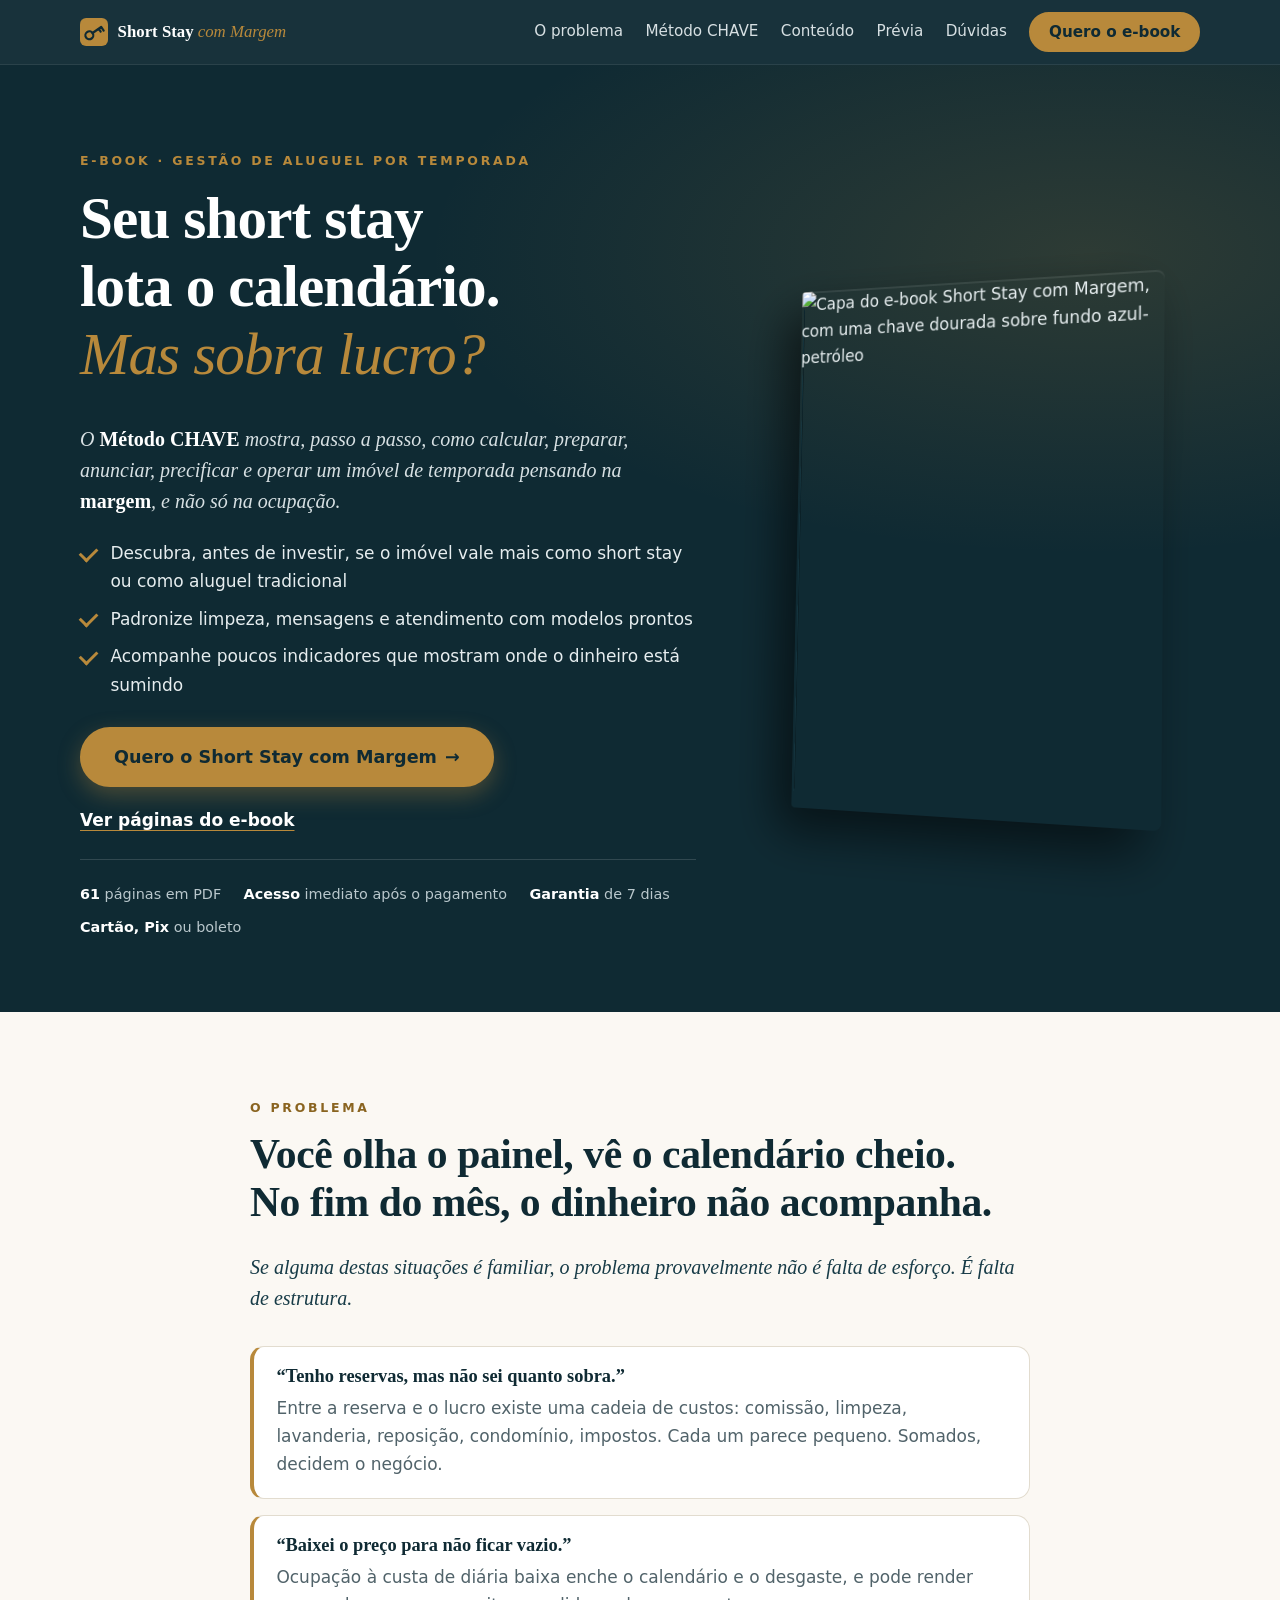
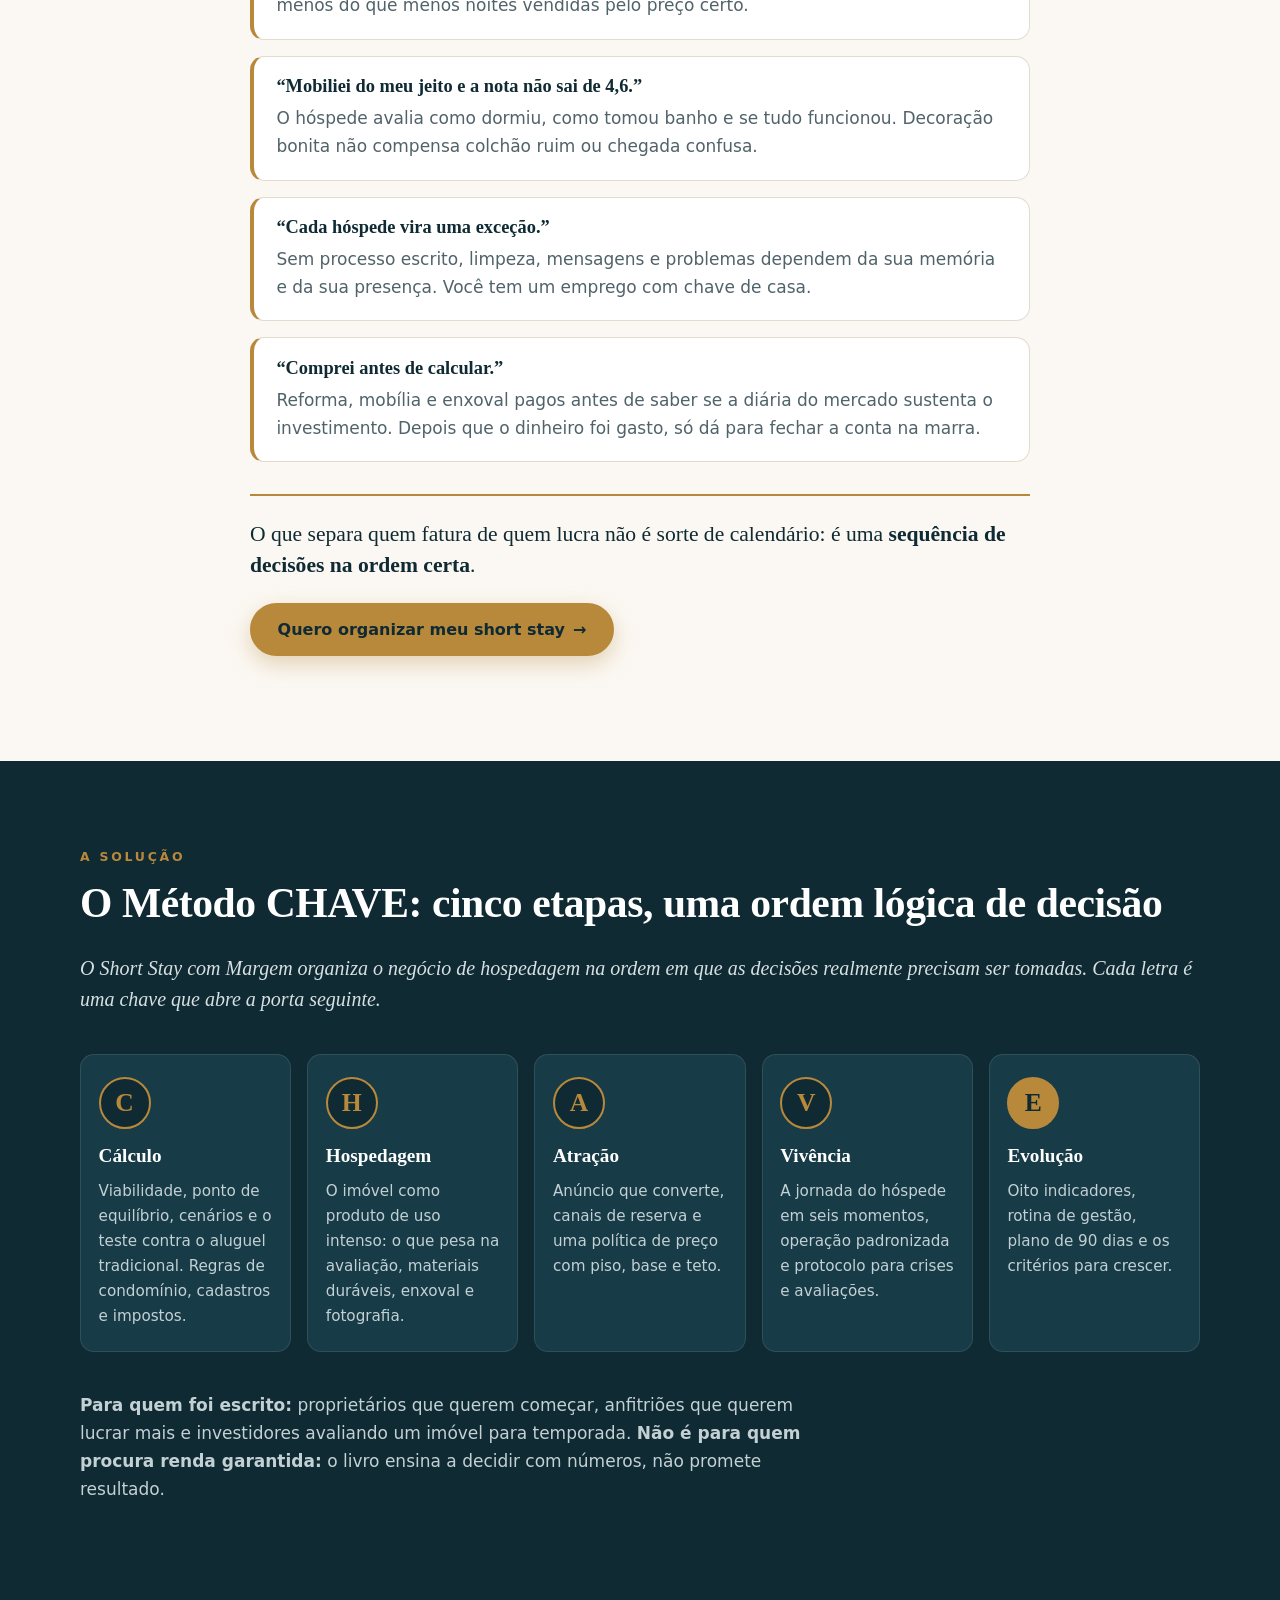
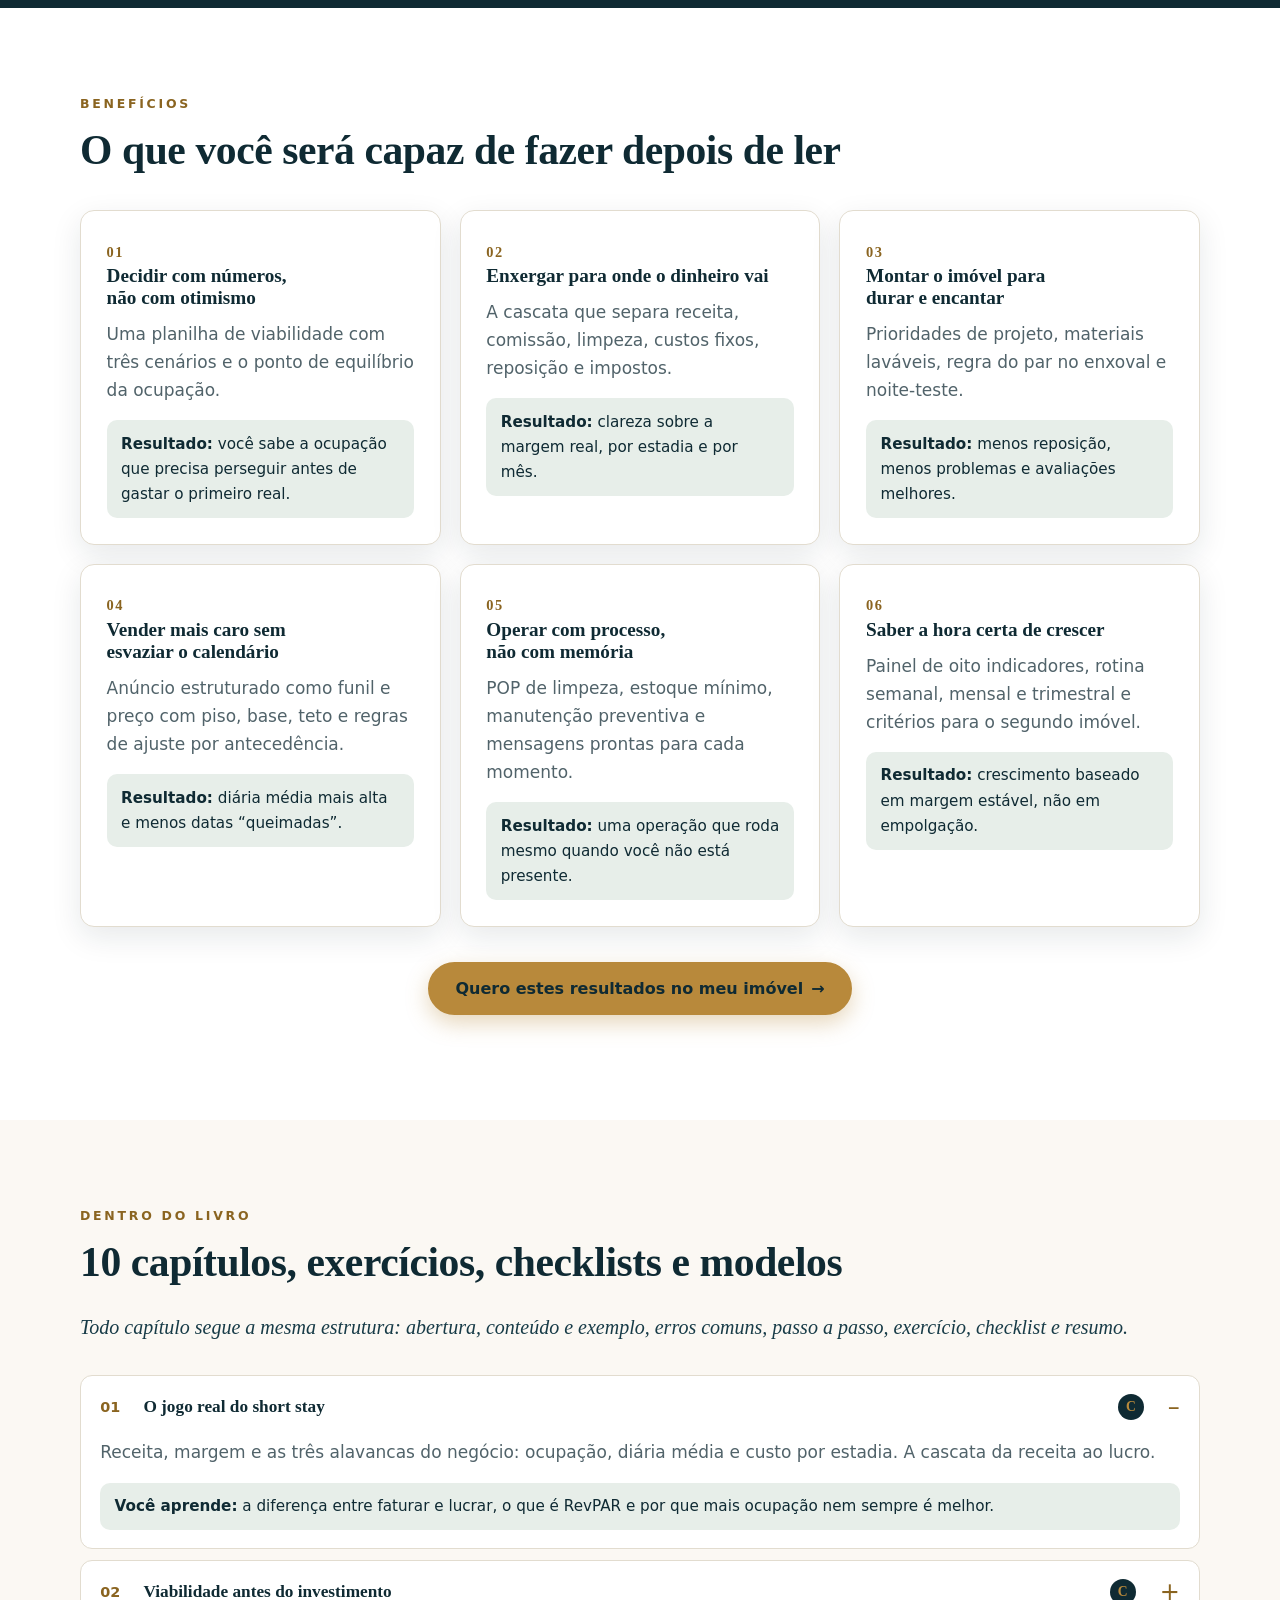
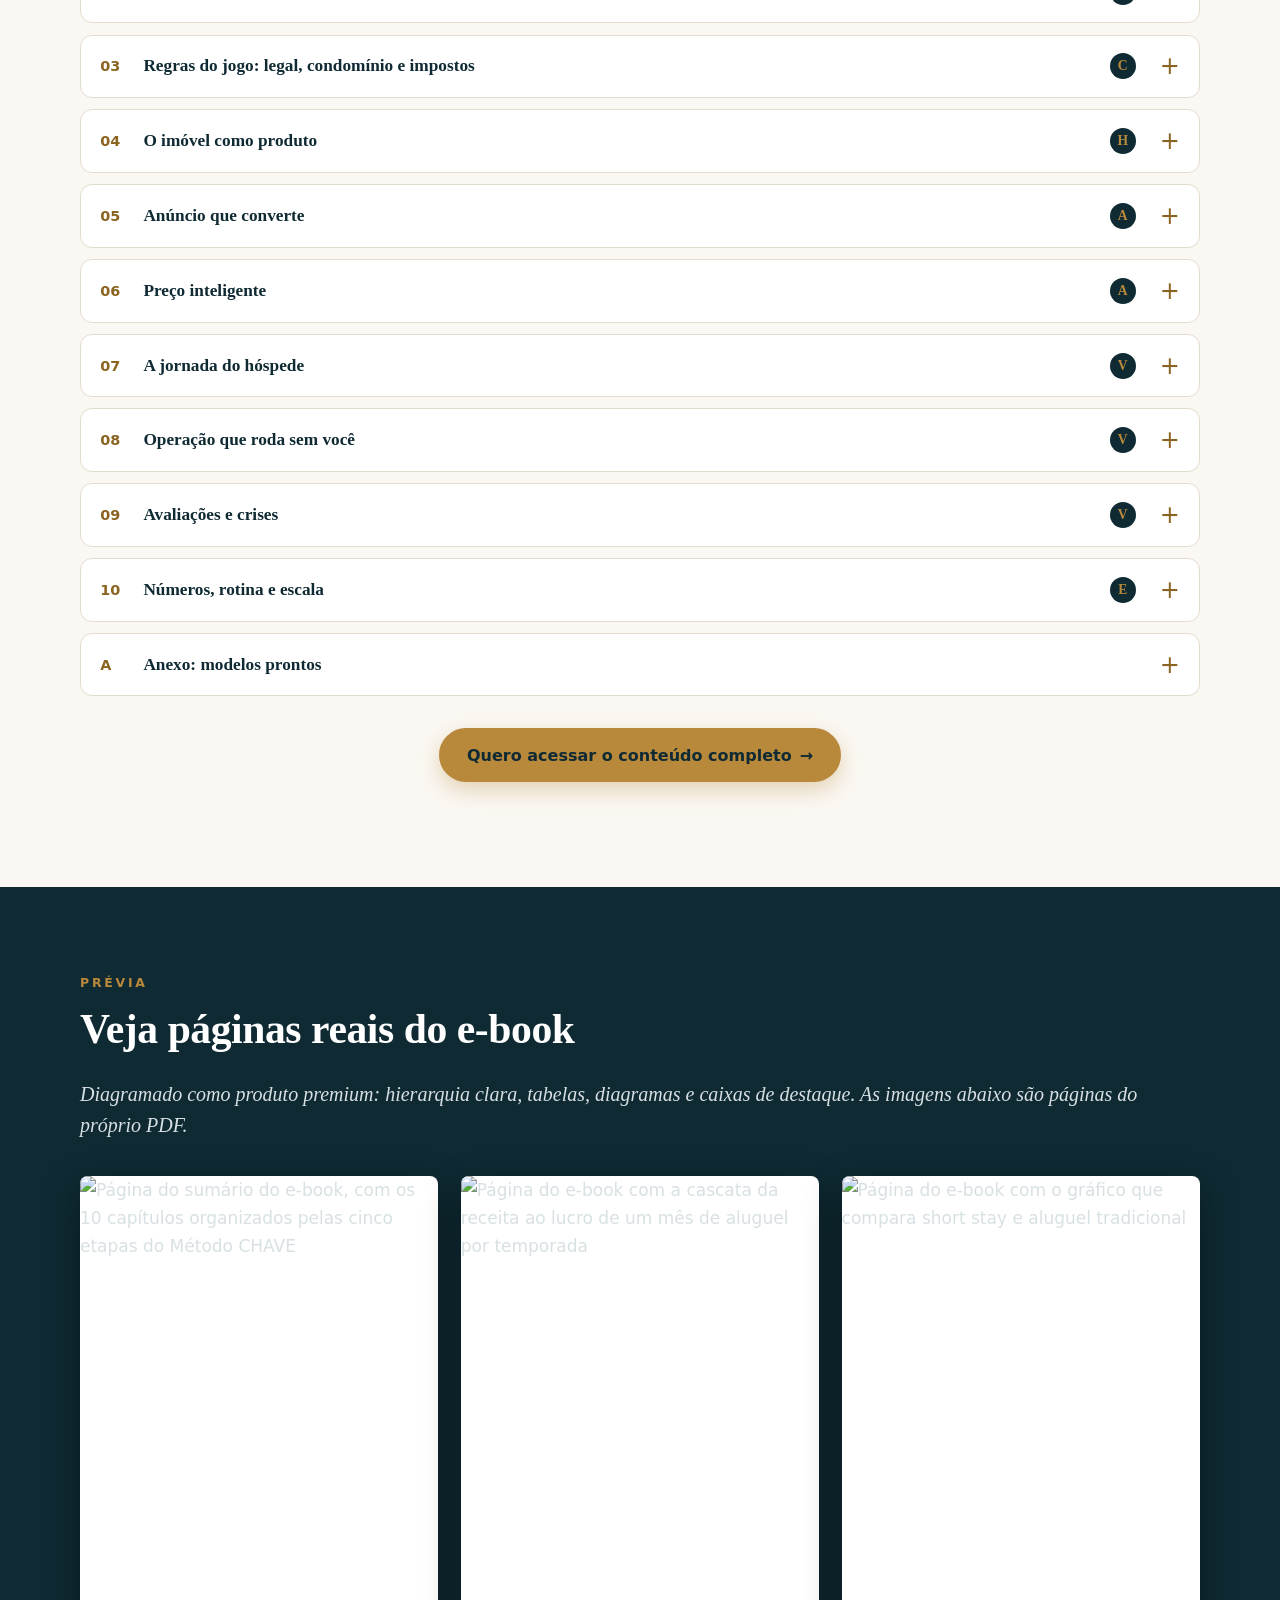
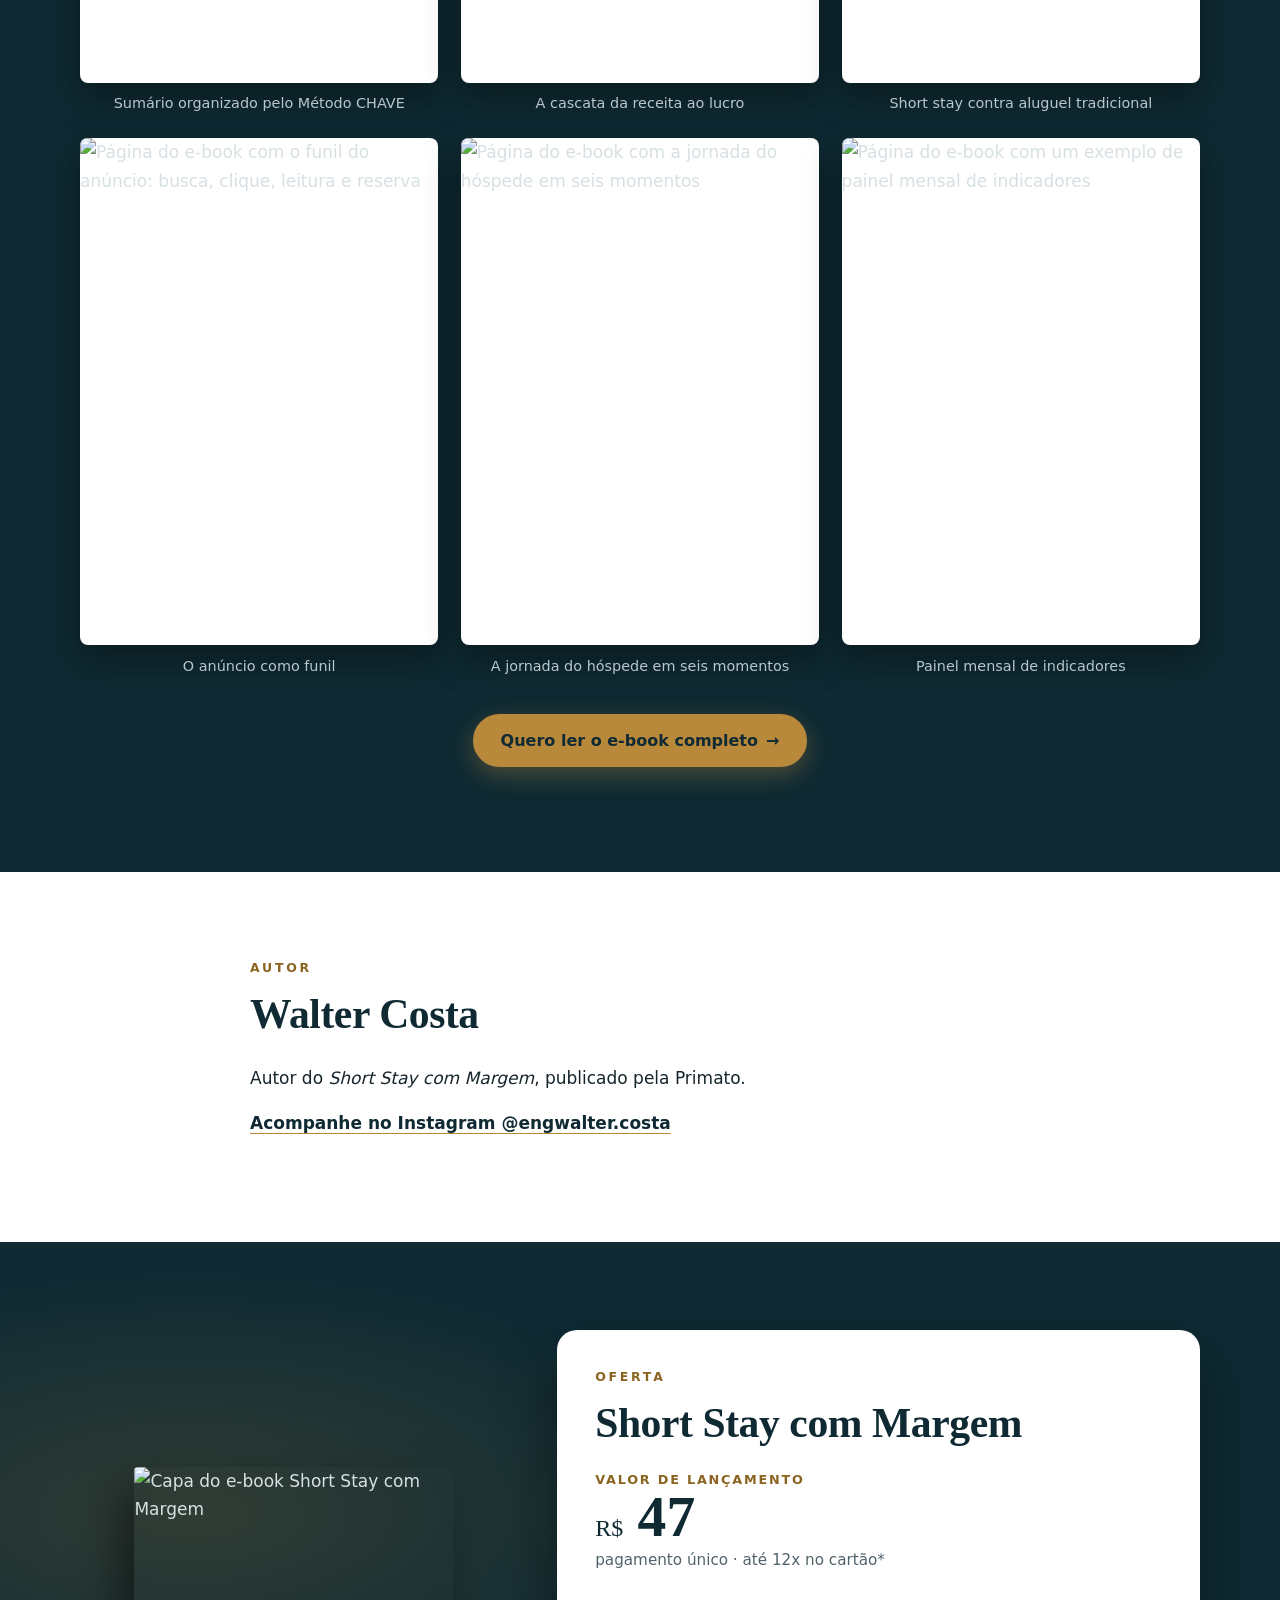
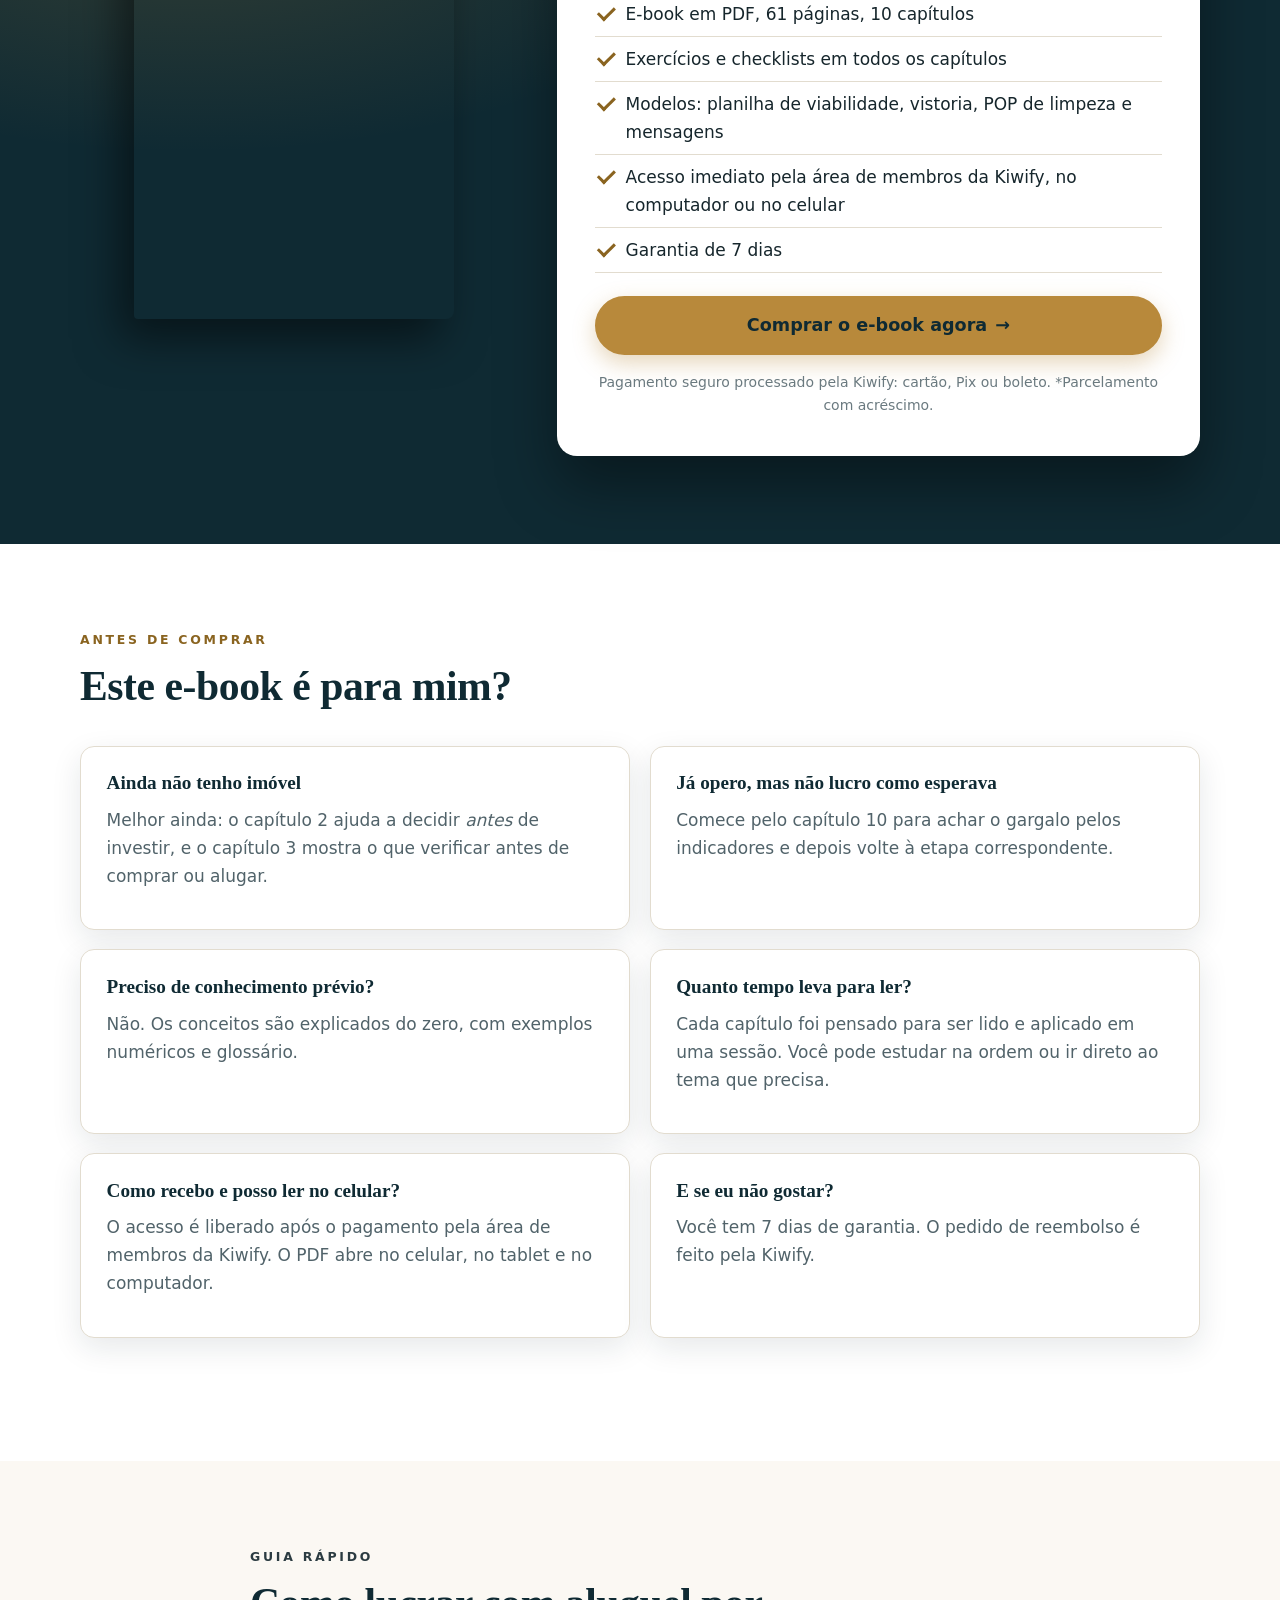
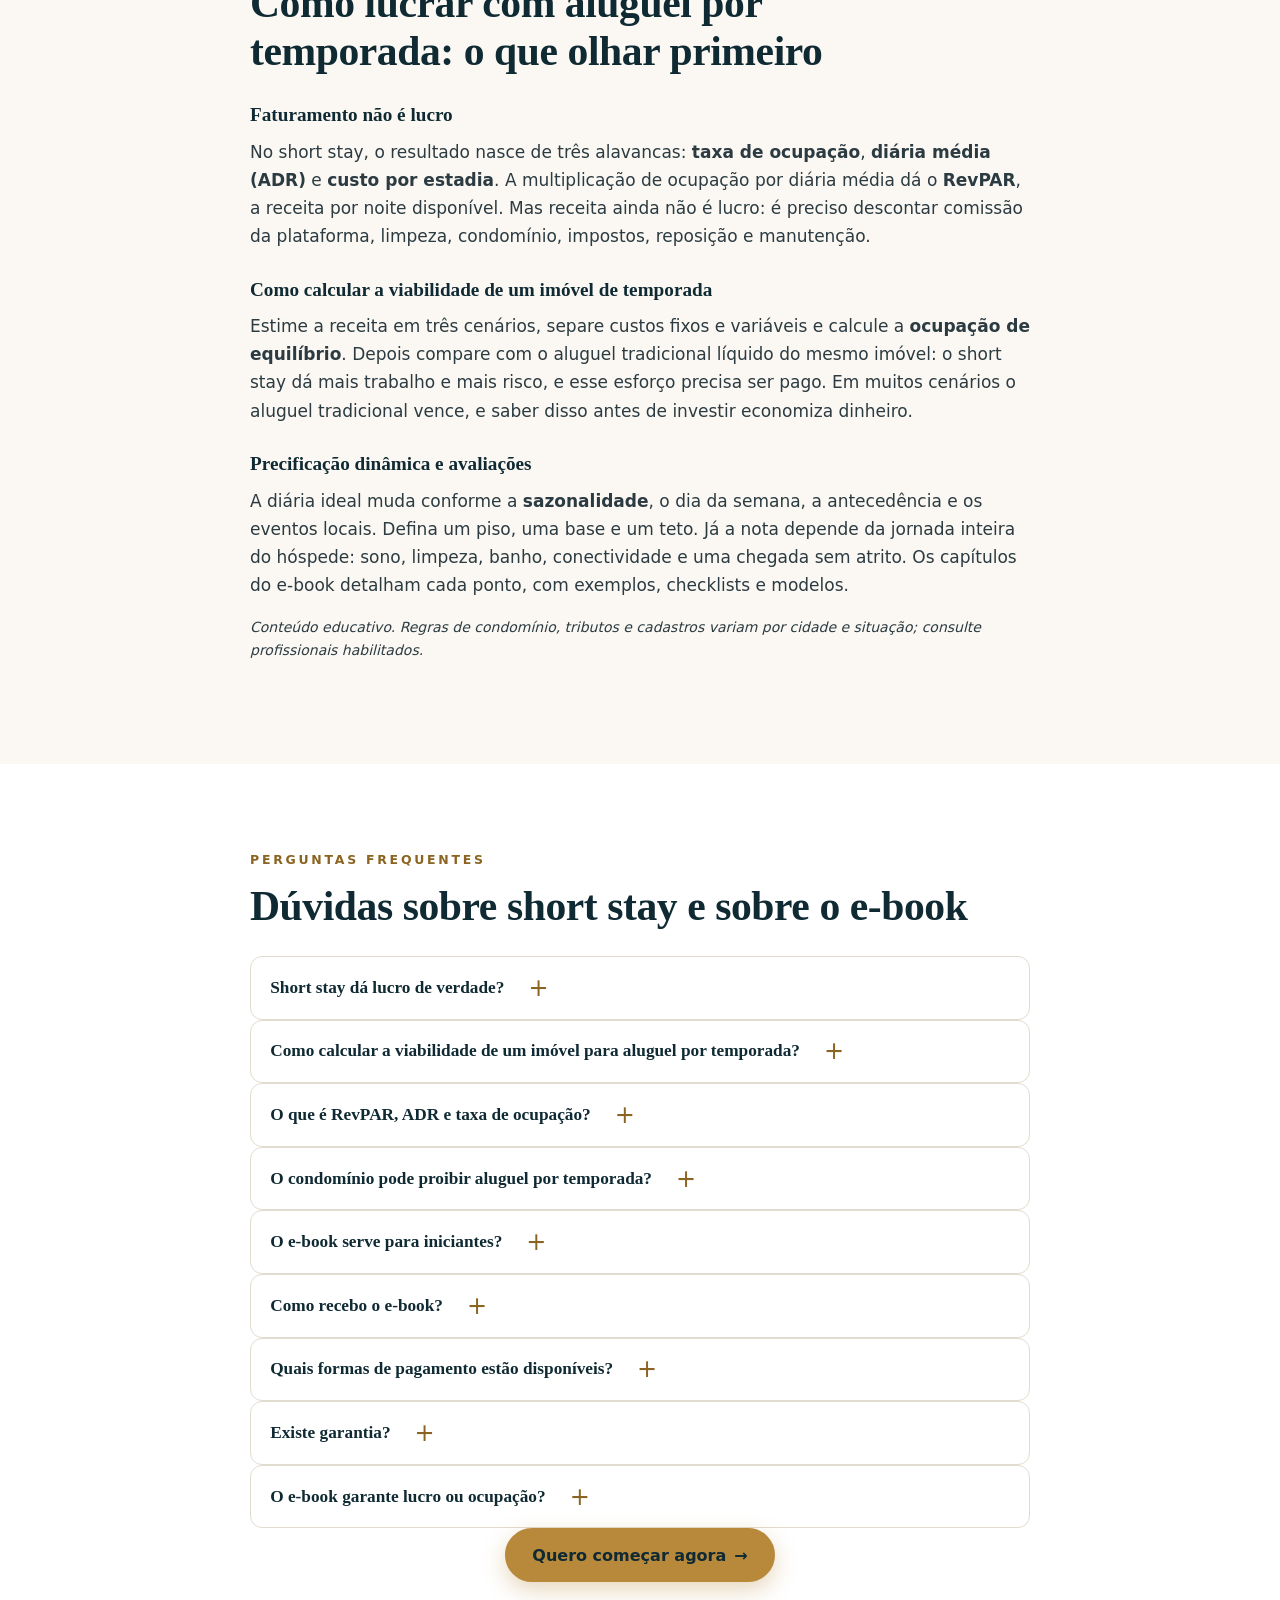
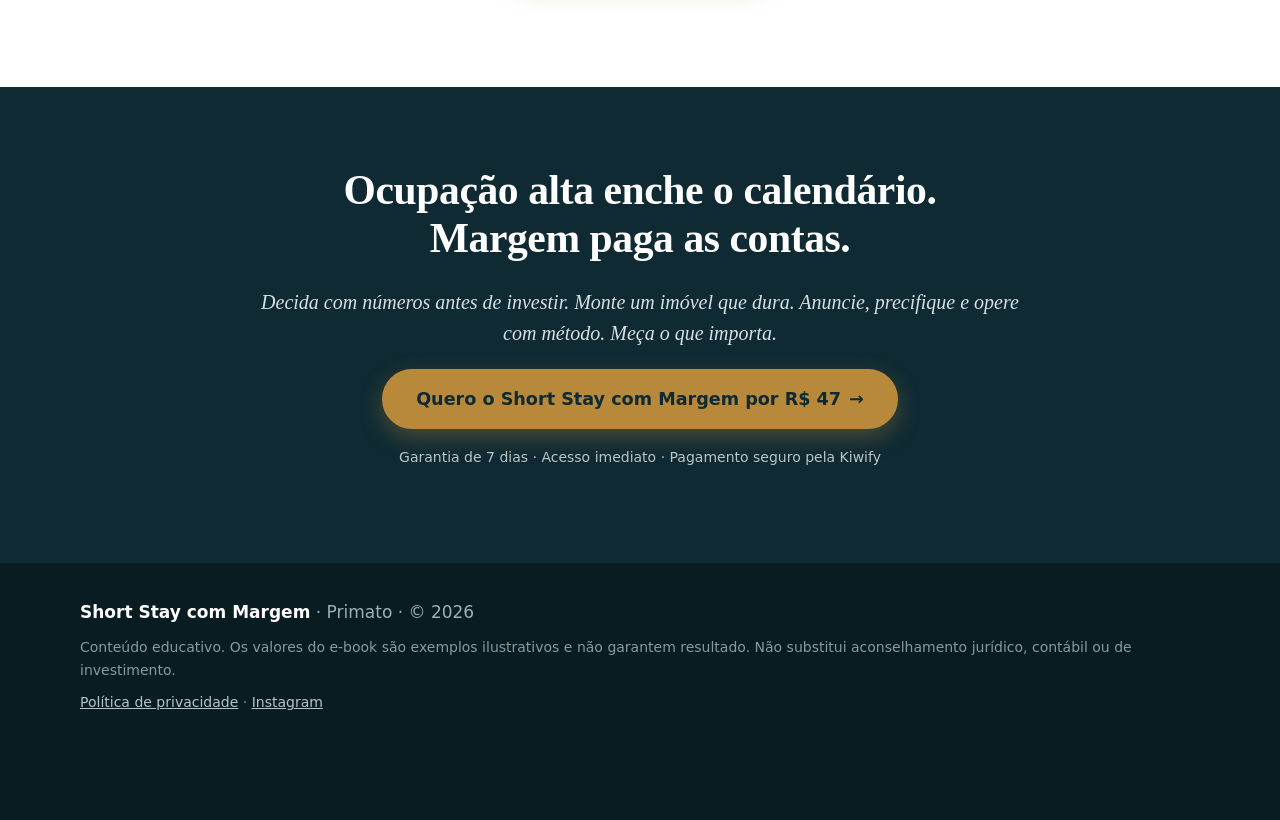
==== index.html @ 16bef83d "Add files via upload" ====
<!doctype html>
<html lang="pt-BR">
<head>
<meta charset="utf-8">
<meta name="viewport" content="width=device-width, initial-scale=1">
<title>Short Stay com Margem: e-book para lucrar com aluguel por temporada</title>
<meta name="description" content="E-book de 61 páginas com o Método CHAVE: calcule a viabilidade, prepare o imóvel, anuncie, defina preço e opere seu short stay pensando na margem, não só na ocupação.">
<meta name="robots" content="index, follow, max-image-preview:large">
<meta name="author" content="Walter Costa">
<meta name="theme-color" content="#0f2a33">
<link rel="canonical" href="https://waltercosta3528.github.io/short-stay-com-margem/">

<link rel="icon" href="favicon/favicon.svg" type="image/svg+xml">
<link rel="icon" href="favicon/favicon-32.png" sizes="32x32" type="image/png">
<link rel="apple-touch-icon" href="favicon/apple-touch-icon.png">

<meta property="og:type" content="book">
<meta property="og:locale" content="pt_BR">
<meta property="og:site_name" content="Short Stay com Margem">
<meta property="og:title" content="Short Stay com Margem: o Método CHAVE para lucrar com hospedagem">
<meta property="og:description" content="Calcule, prepare, anuncie, precifique e opere seu imóvel de temporada pensando na margem. E-book em PDF, 61 páginas.">
<meta property="og:url" content="https://waltercosta3528.github.io/short-stay-com-margem/">
<meta property="og:image" content="https://waltercosta3528.github.io/short-stay-com-margem/assets/images/og-image.jpg">
<meta property="og:image:width" content="1200">
<meta property="og:image:height" content="630">
<meta property="og:image:alt" content="Capa do e-book Short Stay com Margem">
<meta name="twitter:card" content="summary_large_image">
<meta name="twitter:title" content="Short Stay com Margem: o Método CHAVE para lucrar com hospedagem">
<meta name="twitter:description" content="Calcule, prepare, anuncie, precifique e opere seu imóvel de temporada pensando na margem.">
<meta name="twitter:image" content="https://waltercosta3528.github.io/short-stay-com-margem/assets/images/og-image.jpg">

<link rel="preload" as="image" href="assets/images/capa-480.webp" type="image/webp" fetchpriority="high">
<link rel="stylesheet" href="style.css">

<!-- ============ TRACKING (preencha em script.js > TRACKING; nada é carregado sem IDs) ============ -->

<script type="application/ld+json">
{
  "@context": "https://schema.org",
  "@graph": [
    {
      "@type": "Book",
      "@id": "https://waltercosta3528.github.io/short-stay-com-margem/#livro",
      "name": "Short Stay com Margem",
      "alternativeHeadline": "O Método CHAVE para transformar um imóvel em um negócio de hospedagem lucrativo",
      "description": "E-book de 61 páginas sobre gestão de aluguel por temporada (short stay): viabilidade, produto, anúncio, preço, operação, avaliações e indicadores.",
      "inLanguage": "pt-BR",
      "bookFormat": "https://schema.org/EBook",
      "numberOfPages": 61,
      "image": "https://waltercosta3528.github.io/short-stay-com-margem/assets/images/capa-840.webp",
      "url": "https://waltercosta3528.github.io/short-stay-com-margem/",
      "author": { "@id": "https://waltercosta3528.github.io/short-stay-com-margem/#autor" },
      "publisher": { "@id": "https://waltercosta3528.github.io/short-stay-com-margem/#primato" },
      "offers": {
        "@type": "Offer",
        "price": "47.00",
        "priceCurrency": "BRL",
        "availability": "https://schema.org/InStock",
        "url": "https://pay.kiwify.com.br/UiFhUNS"
      }
    },
    {
      "@type": "Person",
      "@id": "https://waltercosta3528.github.io/short-stay-com-margem/#autor",
      "name": "Walter Costa",
      "sameAs": ["https://www.instagram.com/engwalter.costa/"]
    },
    {
      "@type": "Organization",
      "@id": "https://waltercosta3528.github.io/short-stay-com-margem/#primato",
      "name": "Primato",
      "url": "https://waltercosta3528.github.io/short-stay-com-margem/"
    },
    {
      "@type": "FAQPage",
      "mainEntity": [
        {"@type": "Question", "name": "Short stay dá lucro de verdade?", "acceptedAnswer": {"@type": "Answer", "text": "Pode dar, mas não é automático. O resultado depende da ocupação, da diária média e do custo por estadia. Por isso o e-book ensina a calcular a viabilidade antes do investimento e a comparar o resultado com o aluguel tradicional do mesmo imóvel."}},
        {"@type": "Question", "name": "Como calcular a viabilidade de um imóvel para aluguel por temporada?", "acceptedAnswer": {"@type": "Answer", "text": "Some o investimento inicial, estime a receita em três cenários (pessimista, realista e otimista), separe custos fixos e variáveis, calcule a ocupação de equilíbrio e compare o resultado com o aluguel tradicional líquido. O capítulo 2 do e-book detalha cada passo com exemplos numéricos."}},
        {"@type": "Question", "name": "O que é RevPAR, ADR e taxa de ocupação?", "acceptedAnswer": {"@type": "Answer", "text": "A taxa de ocupação é o percentual de noites vendidas. O ADR é a diária média efetivamente recebida. O RevPAR é a receita por noite disponível, resultado da ocupação multiplicada pela diária média."}},
        {"@type": "Question", "name": "O condomínio pode proibir aluguel por temporada?", "acceptedAnswer": {"@type": "Answer", "text": "Depende da convenção e das decisões do condomínio, e a jurisprudência muda ao longo do tempo. Por isso o e-book orienta a ler a convenção e o regimento antes de comprar ou mobiliar o imóvel e a consultar um advogado. O material é educativo e não substitui consultoria jurídica."}},
        {"@type": "Question", "name": "O e-book serve para iniciantes?", "acceptedAnswer": {"@type": "Answer", "text": "Sim. O livro começa pelos conceitos básicos e segue uma ordem lógica: calcular, preparar o imóvel, anunciar, atender e medir. Quem já opera também encontra checklists e modelos para padronizar a gestão."}},
        {"@type": "Question", "name": "Como recebo o e-book?", "acceptedAnswer": {"@type": "Answer", "text": "Após a confirmação do pagamento, você recebe o acesso por e-mail e pode baixar o PDF pela área de membros da Kiwify, que funciona no computador e no celular."}},
        {"@type": "Question", "name": "Quais formas de pagamento estão disponíveis?", "acceptedAnswer": {"@type": "Answer", "text": "O pagamento é processado pela Kiwify, com cartão de crédito (parcelamento em até 12x, com acréscimo), Pix e boleto."}},
        {"@type": "Question", "name": "Existe garantia?", "acceptedAnswer": {"@type": "Answer", "text": "Sim. A compra tem garantia de 7 dias, conforme o prazo legal de arrependimento. Se o e-book não for o que você esperava, solicite o reembolso pela Kiwify dentro desse prazo."}},
        {"@type": "Question", "name": "O e-book garante lucro ou ocupação?", "acceptedAnswer": {"@type": "Answer", "text": "Não. Os números do livro são exemplos ilustrativos para ensinar o raciocínio. O resultado de cada imóvel depende da cidade, do mercado, do condomínio, do produto oferecido e da gestão."}}
      ]
    }
  ]
}
</script>
</head>
<body>
<a class="skip" href="#conteudo">Pular para o conteúdo</a>

<header class="top" id="topo">
  <div class="wrap top__in">
    <a class="logo" href="#topo" aria-label="Short Stay com Margem, início">
      <svg width="28" height="28" viewBox="0 0 64 64" aria-hidden="true"><rect width="64" height="64" rx="14" fill="#b8893b"/><g fill="none" stroke="#0f2a33" stroke-width="5" stroke-linecap="round" stroke-linejoin="round" transform="rotate(-35 32 32)"><circle cx="19" cy="32" r="9"/><path d="M28 32H52M45 32v8M52 32v10"/></g></svg>
      <span>Short Stay <em>com Margem</em></span>
    </a>
    <button class="menu-btn" aria-expanded="false" aria-controls="nav" aria-label="Abrir menu"><span></span><span></span><span></span></button>
    <nav id="nav" class="nav" aria-label="Principal">
      <a href="#problema">O problema</a>
      <a href="#metodo">Método CHAVE</a>
      <a href="#conteudo-livro">Conteúdo</a>
      <a href="#previa">Prévia</a>
      <a href="#faq">Dúvidas</a>
      <a class="btn btn--sm" href="https://pay.kiwify.com.br/UiFhUNS" data-buy="nav">Quero o e-book</a>
    </nav>
  </div>
</header>

<main id="conteudo">

<!-- 01 · HERO -->
<section class="hero" aria-labelledby="h1">
  <div class="wrap hero__in">
    <div class="hero__txt">
      <p class="eyebrow">E-book · Gestão de aluguel por temporada</p>
      <h1 id="h1">Seu short stay lota o calendário. <span>Mas sobra lucro?</span></h1>
      <p class="lead">O <strong>Método CHAVE</strong> mostra, passo a passo, como calcular, preparar, anunciar, precificar e operar um imóvel de temporada pensando na <strong>margem</strong>, e não só na ocupação.</p>
      <ul class="ticks">
        <li>Descubra, antes de investir, se o imóvel vale mais como short stay ou como aluguel tradicional</li>
        <li>Padronize limpeza, mensagens e atendimento com modelos prontos</li>
        <li>Acompanhe poucos indicadores que mostram onde o dinheiro está sumindo</li>
      </ul>
      <div class="cta-row">
        <a class="btn btn--lg" href="https://pay.kiwify.com.br/UiFhUNS" data-buy="hero">Quero o Short Stay com Margem <span aria-hidden="true">→</span></a>
        <a class="link-arrow" href="#previa">Ver páginas do e-book</a>
      </div>
      <ul class="trust" aria-label="Informações da compra">
        <li><b>61</b> páginas em PDF</li>
        <li><b>Acesso</b> imediato após o pagamento</li>
        <li><b>Garantia</b> de 7 dias</li>
        <li><b>Cartão, Pix</b> ou boleto</li>
      </ul>
    </div>
    <div class="hero__img">
      <div class="book" aria-hidden="false">
        <img src="assets/images/capa-480.webp" srcset="assets/images/capa-480.webp 480w, assets/images/capa-840.webp 840w" sizes="(max-width: 700px) 62vw, 380px" width="480" height="679" alt="Capa do e-book Short Stay com Margem, com uma chave dourada sobre fundo azul-petróleo" fetchpriority="high" decoding="async">
      </div>
    </div>
  </div>
</section>

<!-- 02 · PROBLEMA -->
<section class="sec sec--paper" id="problema" aria-labelledby="h-problema">
  <div class="wrap narrow">
    <p class="eyebrow eyebrow--dark">O problema</p>
    <h2 id="h-problema">Você olha o painel, vê o calendário cheio. No fim do mês, o dinheiro não acompanha.</h2>
    <p class="lead lead--dark">Se alguma destas situações é familiar, o problema provavelmente não é falta de esforço. É falta de estrutura.</p>
    <ul class="pain">
      <li><h3>“Tenho reservas, mas não sei quanto sobra.”</h3><p>Entre a reserva e o lucro existe uma cadeia de custos: comissão, limpeza, lavanderia, reposição, condomínio, impostos. Cada um parece pequeno. Somados, decidem o negócio.</p></li>
      <li><h3>“Baixei o preço para não ficar vazio.”</h3><p>Ocupação à custa de diária baixa enche o calendário e o desgaste, e pode render menos do que menos noites vendidas pelo preço certo.</p></li>
      <li><h3>“Mobiliei do meu jeito e a nota não sai de 4,6.”</h3><p>O hóspede avalia como dormiu, como tomou banho e se tudo funcionou. Decoração bonita não compensa colchão ruim ou chegada confusa.</p></li>
      <li><h3>“Cada hóspede vira uma exceção.”</h3><p>Sem processo escrito, limpeza, mensagens e problemas dependem da sua memória e da sua presença. Você tem um emprego com chave de casa.</p></li>
      <li><h3>“Comprei antes de calcular.”</h3><p>Reforma, mobília e enxoval pagos antes de saber se a diária do mercado sustenta o investimento. Depois que o dinheiro foi gasto, só dá para fechar a conta na marra.</p></li>
    </ul>
    <p class="punch">O que separa quem fatura de quem lucra não é sorte de calendário: é uma <strong>sequência de decisões na ordem certa</strong>.</p>
    <p><a class="btn" href="https://pay.kiwify.com.br/UiFhUNS" data-buy="problema">Quero organizar meu short stay <span aria-hidden="true">→</span></a></p>
  </div>
</section>

<!-- 03 · SOLUÇÃO / MÉTODO -->
<section class="sec sec--dark" id="metodo" aria-labelledby="h-metodo">
  <div class="wrap">
    <p class="eyebrow">A solução</p>
    <h2 id="h-metodo">O Método CHAVE: cinco etapas, uma ordem lógica de decisão</h2>
    <p class="lead">O <em>Short Stay com Margem</em> organiza o negócio de hospedagem na ordem em que as decisões realmente precisam ser tomadas. Cada letra é uma chave que abre a porta seguinte.</p>
    <ol class="chave">
      <li><span class="chave__l">C</span><h3>Cálculo</h3><p>Viabilidade, ponto de equilíbrio, cenários e o teste contra o aluguel tradicional. Regras de condomínio, cadastros e impostos.</p></li>
      <li><span class="chave__l">H</span><h3>Hospedagem</h3><p>O imóvel como produto de uso intenso: o que pesa na avaliação, materiais duráveis, enxoval e fotografia.</p></li>
      <li><span class="chave__l">A</span><h3>Atração</h3><p>Anúncio que converte, canais de reserva e uma política de preço com piso, base e teto.</p></li>
      <li><span class="chave__l">V</span><h3>Vivência</h3><p>A jornada do hóspede em seis momentos, operação padronizada e protocolo para crises e avaliações.</p></li>
      <li><span class="chave__l chave__l--on">E</span><h3>Evolução</h3><p>Oito indicadores, rotina de gestão, plano de 90 dias e os critérios para crescer.</p></li>
    </ol>
    <p class="who"><strong>Para quem foi escrito:</strong> proprietários que querem começar, anfitriões que querem lucrar mais e investidores avaliando um imóvel para temporada. <strong>Não é para quem procura renda garantida:</strong> o livro ensina a decidir com números, não promete resultado.</p>
  </div>
</section>

<!-- 04 · BENEFÍCIOS -->
<section class="sec" id="beneficios" aria-labelledby="h-benef">
  <div class="wrap">
    <p class="eyebrow eyebrow--dark">Benefícios</p>
    <h2 id="h-benef">O que você será capaz de fazer depois de ler</h2>
    <div class="cards">
      <article class="card"><span class="card__n">01</span><h3>Decidir com números, não com otimismo</h3><p>Uma planilha de viabilidade com três cenários e o ponto de equilíbrio da ocupação.</p><p class="card__r"><b>Resultado:</b> você sabe a ocupação que precisa perseguir antes de gastar o primeiro real.</p></article>
      <article class="card"><span class="card__n">02</span><h3>Enxergar para onde o dinheiro vai</h3><p>A cascata que separa receita, comissão, limpeza, custos fixos, reposição e impostos.</p><p class="card__r"><b>Resultado:</b> clareza sobre a margem real, por estadia e por mês.</p></article>
      <article class="card"><span class="card__n">03</span><h3>Montar o imóvel para durar e encantar</h3><p>Prioridades de projeto, materiais laváveis, regra do par no enxoval e noite-teste.</p><p class="card__r"><b>Resultado:</b> menos reposição, menos problemas e avaliações melhores.</p></article>
      <article class="card"><span class="card__n">04</span><h3>Vender mais caro sem esvaziar o calendário</h3><p>Anúncio estruturado como funil e preço com piso, base, teto e regras de ajuste por antecedência.</p><p class="card__r"><b>Resultado:</b> diária média mais alta e menos datas “queimadas”.</p></article>
      <article class="card"><span class="card__n">05</span><h3>Operar com processo, não com memória</h3><p>POP de limpeza, estoque mínimo, manutenção preventiva e mensagens prontas para cada momento.</p><p class="card__r"><b>Resultado:</b> uma operação que roda mesmo quando você não está presente.</p></article>
      <article class="card"><span class="card__n">06</span><h3>Saber a hora certa de crescer</h3><p>Painel de oito indicadores, rotina semanal, mensal e trimestral e critérios para o segundo imóvel.</p><p class="card__r"><b>Resultado:</b> crescimento baseado em margem estável, não em empolgação.</p></article>
    </div>
    <p class="center"><a class="btn" href="https://pay.kiwify.com.br/UiFhUNS" data-buy="beneficios">Quero estes resultados no meu imóvel <span aria-hidden="true">→</span></a></p>
  </div>
</section>

<!-- 05 · CONTEÚDO -->
<section class="sec sec--paper" id="conteudo-livro" aria-labelledby="h-cont">
  <div class="wrap">
    <p class="eyebrow eyebrow--dark">Dentro do livro</p>
    <h2 id="h-cont">10 capítulos, exercícios, checklists e modelos</h2>
    <p class="lead lead--dark">Todo capítulo segue a mesma estrutura: abertura, conteúdo e exemplo, erros comuns, passo a passo, exercício, checklist e resumo.</p>
    <div class="chapters">
      <details class="chap" open><summary><span>01</span> O jogo real do short stay <i>C</i></summary><p>Receita, margem e as três alavancas do negócio: ocupação, diária média e custo por estadia. A cascata da receita ao lucro.</p><p class="chap__l"><b>Você aprende:</b> a diferença entre faturar e lucrar, o que é RevPAR e por que mais ocupação nem sempre é melhor.</p></details>
      <details class="chap"><summary><span>02</span> Viabilidade antes do investimento <i>C</i></summary><p>Os quatro blocos do estudo, o ponto de equilíbrio, cenários e o teste do aluguel tradicional.</p><p class="chap__l"><b>Você aprende:</b> a calcular a ocupação de equilíbrio e a decidir com uma regra de “vai / não vai”.</p></details>
      <details class="chap"><summary><span>03</span> Regras do jogo: legal, condomínio e impostos <i>C</i></summary><p>Os cinco territórios a verificar antes do primeiro hóspede: condomínio, locação, cadastros, tributos e dados.</p><p class="chap__l"><b>Você aprende:</b> o mapa de perguntas para levar ao advogado, ao contador e à prefeitura.</p></details>
      <details class="chap"><summary><span>04</span> O imóvel como produto <i>H</i></summary><p>O que pesa na experiência, materiais para uso intenso, regra do par no enxoval e fotografia.</p><p class="chap__l"><b>Você aprende:</b> a priorizar o orçamento em sono, banho e limpeza e a fazer uma noite-teste.</p></details>
      <details class="chap"><summary><span>05</span> Anúncio que converte <i>A</i></summary><p>O anúncio como funil, estrutura da descrição em cinco blocos e portfólio de canais.</p><p class="chap__l"><b>Você aprende:</b> a escrever título e descrição e a combinar plataformas com reserva direta.</p></details>
      <details class="chap"><summary><span>06</span> Preço inteligente <i>A</i></summary><p>Sazonalidade, dia da semana, antecedência, eventos e concorrência. Piso, base e teto.</p><p class="chap__l"><b>Você aprende:</b> regras de ajuste por antecedência, estadia mínima e uso de ferramentas.</p></details>
      <details class="chap"><summary><span>07</span> A jornada do hóspede <i>V</i></summary><p>Os seis momentos da jornada, mensagens que funcionam e o guia da casa.</p><p class="chap__l"><b>Você aprende:</b> a eliminar atritos antes que virem avaliação.</p></details>
      <details class="chap"><summary><span>08</span> Operação que roda sem você <i>V</i></summary><p>Limpeza, enxoval, estoque, manutenção, atendimento e automação.</p><p class="chap__l"><b>Você aprende:</b> a viragem em sete passos e quando terceirizar.</p></details>
      <details class="chap"><summary><span>09</span> Avaliações e crises <i>V</i></summary><p>Como a nota funciona na prática e um protocolo para reclamações e imprevistos.</p><p class="chap__l"><b>Você aprende:</b> o protocolo A.C.E.R.T.A. e a responder avaliações pensando no próximo leitor.</p></details>
      <details class="chap"><summary><span>10</span> Números, rotina e escala <i>E</i></summary><p>Os oito indicadores essenciais, a rotina de gestão, o diagnóstico por sintoma e o plano de 90 dias.</p><p class="chap__l"><b>Você aprende:</b> quando crescer e como montar seu painel mensal.</p></details>
      <details class="chap"><summary><span>A</span> Anexo: modelos prontos</summary><p>Planilha de viabilidade para imprimir, vistoria pré-lançamento, POP de limpeza, mensagens completas e glossário.</p></details>
    </div>
    <p class="center"><a class="btn" href="https://pay.kiwify.com.br/UiFhUNS" data-buy="conteudo">Quero acessar o conteúdo completo <span aria-hidden="true">→</span></a></p>
  </div>
</section>

<!-- 06 · PRÉVIA -->
<section class="sec sec--dark" id="previa" aria-labelledby="h-previa">
  <div class="wrap">
    <p class="eyebrow">Prévia</p>
    <h2 id="h-previa">Veja páginas reais do e-book</h2>
    <p class="lead">Diagramado como produto premium: hierarquia clara, tabelas, diagramas e caixas de destaque. As imagens abaixo são páginas do próprio PDF.</p>
    <div class="gallery">
      <figure><img src="assets/images/previa-sumario.webp" width="760" height="1075" loading="lazy" decoding="async" alt="Página do sumário do e-book, com os 10 capítulos organizados pelas cinco etapas do Método CHAVE"><figcaption>Sumário organizado pelo Método CHAVE</figcaption></figure>
      <figure><img src="assets/images/previa-cascata.webp" width="760" height="1075" loading="lazy" decoding="async" alt="Página do e-book com a cascata da receita ao lucro de um mês de aluguel por temporada"><figcaption>A cascata da receita ao lucro</figcaption></figure>
      <figure><img src="assets/images/previa-equilibrio.webp" width="760" height="1075" loading="lazy" decoding="async" alt="Página do e-book com o gráfico que compara short stay e aluguel tradicional"><figcaption>Short stay contra aluguel tradicional</figcaption></figure>
      <figure><img src="assets/images/previa-funil.webp" width="760" height="1075" loading="lazy" decoding="async" alt="Página do e-book com o funil do anúncio: busca, clique, leitura e reserva"><figcaption>O anúncio como funil</figcaption></figure>
      <figure><img src="assets/images/previa-jornada.webp" width="760" height="1075" loading="lazy" decoding="async" alt="Página do e-book com a jornada do hóspede em seis momentos"><figcaption>A jornada do hóspede em seis momentos</figcaption></figure>
      <figure><img src="assets/images/previa-painel.webp" width="760" height="1075" loading="lazy" decoding="async" alt="Página do e-book com um exemplo de painel mensal de indicadores"><figcaption>Painel mensal de indicadores</figcaption></figure>
    </div>
    <p class="center"><a class="btn" href="https://pay.kiwify.com.br/UiFhUNS" data-buy="previa">Quero ler o e-book completo <span aria-hidden="true">→</span></a></p>
  </div>
</section>

<!-- 07 · AUTOR -->
<section class="sec" id="autor" aria-labelledby="h-autor">
  <div class="wrap narrow">
    <p class="eyebrow eyebrow--dark">Autor</p>
    <h2 id="h-autor">Walter Costa</h2>
    <p>Autor do <em>Short Stay com Margem</em>, publicado pela Primato.</p>
    <!-- PREENCHER: escreva aqui, em 2 a 4 frases, a sua experiência real com hospedagem/imóveis (formação, anos de atuação, imóveis geridos). Não inclua dados que você não possa comprovar. -->
    <p><a class="link-arrow link-arrow--dark" href="https://www.instagram.com/engwalter.costa/" rel="me noopener" target="_blank">Acompanhe no Instagram @engwalter.costa</a></p>
  </div>
</section>

<!-- 08 · PROVA SOCIAL (oculta até existirem depoimentos reais: remova o atributo "hidden") -->
<section class="sec sec--paper" id="depoimentos" aria-labelledby="h-prova" hidden>
  <div class="wrap">
    <p class="eyebrow eyebrow--dark">Leitores</p>
    <h2 id="h-prova">O que dizem os leitores</h2>
    <div class="cards">
      <!-- COPIE este bloco para cada depoimento REAL e autorizado: -->
      <figure class="card quote"><blockquote><p>[TEXTO DO DEPOIMENTO REAL]</p></blockquote><figcaption>[Nome, cidade ou perfil]</figcaption></figure>
    </div>
  </div>
</section>

<!-- 09 · OFERTA -->
<section class="sec sec--dark offer" id="oferta" aria-labelledby="h-oferta">
  <div class="wrap offer__in">
    <div class="offer__img"><img src="assets/images/capa-480.webp" width="480" height="679" loading="lazy" decoding="async" alt="Capa do e-book Short Stay com Margem"></div>
    <div class="offer__box">
      <p class="eyebrow">Oferta</p>
      <h2 id="h-oferta">Short Stay com Margem</h2>
      <p class="price"><span class="price__lbl">Valor de lançamento</span><span class="price__v"><small>R$</small> 47</span><span class="price__sub">pagamento único · até 12x no cartão*</span></p>
      <ul class="incl">
        <li>E-book em PDF, 61 páginas, 10 capítulos</li>
        <li>Exercícios e checklists em todos os capítulos</li>
        <li>Modelos: planilha de viabilidade, vistoria, POP de limpeza e mensagens</li>
        <li>Acesso imediato pela área de membros da Kiwify, no computador ou no celular</li>
        <li>Garantia de 7 dias</li>
      </ul>
      <a class="btn btn--lg btn--block" href="https://pay.kiwify.com.br/UiFhUNS" data-buy="oferta">Comprar o e-book agora <span aria-hidden="true">→</span></a>
      <p class="small">Pagamento seguro processado pela Kiwify: cartão, Pix ou boleto. *Parcelamento com acréscimo.</p>
    </div>
  </div>
</section>

<!-- 10 · QUEBRA DE OBJEÇÕES -->
<section class="sec" id="objecoes" aria-labelledby="h-obj">
  <div class="wrap">
    <p class="eyebrow eyebrow--dark">Antes de comprar</p>
    <h2 id="h-obj">Este e-book é para mim?</h2>
    <div class="cards cards--2">
      <article class="card"><h3>Ainda não tenho imóvel</h3><p>Melhor ainda: o capítulo 2 ajuda a decidir <em>antes</em> de investir, e o capítulo 3 mostra o que verificar antes de comprar ou alugar.</p></article>
      <article class="card"><h3>Já opero, mas não lucro como esperava</h3><p>Comece pelo capítulo 10 para achar o gargalo pelos indicadores e depois volte à etapa correspondente.</p></article>
      <article class="card"><h3>Preciso de conhecimento prévio?</h3><p>Não. Os conceitos são explicados do zero, com exemplos numéricos e glossário.</p></article>
      <article class="card"><h3>Quanto tempo leva para ler?</h3><p>Cada capítulo foi pensado para ser lido e aplicado em uma sessão. Você pode estudar na ordem ou ir direto ao tema que precisa.</p></article>
      <article class="card"><h3>Como recebo e posso ler no celular?</h3><p>O acesso é liberado após o pagamento pela área de membros da Kiwify. O PDF abre no celular, no tablet e no computador.</p></article>
      <article class="card"><h3>E se eu não gostar?</h3><p>Você tem 7 dias de garantia. O pedido de reembolso é feito pela Kiwify.</p></article>
    </div>
  </div>
</section>

<!-- GUIA RÁPIDO (conteúdo para busca orgânica) -->
<section class="sec sec--paper" id="guia" aria-labelledby="h-guia">
  <div class="wrap narrow prose">
    <p class="eyebrow eyebrow--dark">Guia rápido</p>
    <h2 id="h-guia">Como lucrar com aluguel por temporada: o que olhar primeiro</h2>
    <h3>Faturamento não é lucro</h3>
    <p>No short stay, o resultado nasce de três alavancas: <strong>taxa de ocupação</strong>, <strong>diária média (ADR)</strong> e <strong>custo por estadia</strong>. A multiplicação de ocupação por diária média dá o <strong>RevPAR</strong>, a receita por noite disponível. Mas receita ainda não é lucro: é preciso descontar comissão da plataforma, limpeza, condomínio, impostos, reposição e manutenção.</p>
    <h3>Como calcular a viabilidade de um imóvel de temporada</h3>
    <p>Estime a receita em três cenários, separe custos fixos e variáveis e calcule a <strong>ocupação de equilíbrio</strong>. Depois compare com o aluguel tradicional líquido do mesmo imóvel: o short stay dá mais trabalho e mais risco, e esse esforço precisa ser pago. Em muitos cenários o aluguel tradicional vence, e saber disso antes de investir economiza dinheiro.</p>
    <h3>Precificação dinâmica e avaliações</h3>
    <p>A diária ideal muda conforme a <strong>sazonalidade</strong>, o dia da semana, a antecedência e os eventos locais. Defina um piso, uma base e um teto. Já a nota depende da jornada inteira do hóspede: sono, limpeza, banho, conectividade e uma chegada sem atrito. Os capítulos do e-book detalham cada ponto, com exemplos, checklists e modelos.</p>
    <p class="note">Conteúdo educativo. Regras de condomínio, tributos e cadastros variam por cidade e situação; consulte profissionais habilitados.</p>
  </div>
</section>

<!-- 11 · FAQ -->
<section class="sec" id="faq" aria-labelledby="h-faq">
  <div class="wrap narrow">
    <p class="eyebrow eyebrow--dark">Perguntas frequentes</p>
    <h2 id="h-faq">Dúvidas sobre short stay e sobre o e-book</h2>
    <div class="faq">
      <details><summary>Short stay dá lucro de verdade?</summary><p>Pode dar, mas não é automático. O resultado depende da ocupação, da diária média e do custo por estadia. Por isso o e-book ensina a calcular a viabilidade antes do investimento e a comparar o resultado com o aluguel tradicional do mesmo imóvel.</p></details>
      <details><summary>Como calcular a viabilidade de um imóvel para aluguel por temporada?</summary><p>Some o investimento inicial, estime a receita em três cenários (pessimista, realista e otimista), separe custos fixos e variáveis, calcule a ocupação de equilíbrio e compare o resultado com o aluguel tradicional líquido. O capítulo 2 do e-book detalha cada passo com exemplos numéricos.</p></details>
      <details><summary>O que é RevPAR, ADR e taxa de ocupação?</summary><p>A taxa de ocupação é o percentual de noites vendidas. O ADR é a diária média efetivamente recebida. O RevPAR é a receita por noite disponível, resultado da ocupação multiplicada pela diária média.</p></details>
      <details><summary>O condomínio pode proibir aluguel por temporada?</summary><p>Depende da convenção e das decisões do condomínio, e a jurisprudência muda ao longo do tempo. Por isso o e-book orienta a ler a convenção e o regimento antes de comprar ou mobiliar o imóvel e a consultar um advogado. O material é educativo e não substitui consultoria jurídica.</p></details>
      <details><summary>O e-book serve para iniciantes?</summary><p>Sim. O livro começa pelos conceitos básicos e segue uma ordem lógica: calcular, preparar o imóvel, anunciar, atender e medir. Quem já opera também encontra checklists e modelos para padronizar a gestão.</p></details>
      <details><summary>Como recebo o e-book?</summary><p>Após a confirmação do pagamento, você recebe o acesso por e-mail e pode baixar o PDF pela área de membros da Kiwify, que funciona no computador e no celular.</p></details>
      <details><summary>Quais formas de pagamento estão disponíveis?</summary><p>O pagamento é processado pela Kiwify, com cartão de crédito (parcelamento em até 12x, com acréscimo), Pix e boleto.</p></details>
      <details><summary>Existe garantia?</summary><p>Sim. A compra tem garantia de 7 dias, conforme o prazo legal de arrependimento. Se o e-book não for o que você esperava, solicite o reembolso pela Kiwify dentro desse prazo.</p></details>
      <details><summary>O e-book garante lucro ou ocupação?</summary><p>Não. Os números do livro são exemplos ilustrativos para ensinar o raciocínio. O resultado de cada imóvel depende da cidade, do mercado, do condomínio, do produto oferecido e da gestão.</p></details>
    </div>
    <p class="center"><a class="btn" href="https://pay.kiwify.com.br/UiFhUNS" data-buy="faq">Quero começar agora <span aria-hidden="true">→</span></a></p>
  </div>
</section>

<!-- 12 · CTA FINAL -->
<section class="final" aria-labelledby="h-final">
  <div class="wrap narrow center">
    <h2 id="h-final">Ocupação alta enche o calendário. Margem paga as contas.</h2>
    <p class="lead">Decida com números antes de investir. Monte um imóvel que dura. Anuncie, precifique e opere com método. Meça o que importa.</p>
    <p><a class="btn btn--lg" href="https://pay.kiwify.com.br/UiFhUNS" data-buy="final">Quero o Short Stay com Margem por R$ 47 <span aria-hidden="true">→</span></a></p>
    <p class="small">Garantia de 7 dias · Acesso imediato · Pagamento seguro pela Kiwify</p>
  </div>
</section>
</main>

<footer class="foot">
  <div class="wrap foot__in">
    <p><strong>Short Stay com Margem</strong> · Primato · © <span id="ano">2026</span></p>
    <p class="small">Conteúdo educativo. Os valores do e-book são exemplos ilustrativos e não garantem resultado. Não substitui aconselhamento jurídico, contábil ou de investimento.</p>
    <p class="small"><a href="privacidade.html">Política de privacidade</a> · <a href="https://www.instagram.com/engwalter.costa/" rel="me noopener" target="_blank">Instagram</a></p>
  </div>
</footer>

<div class="sticky" id="sticky" aria-hidden="true"><a class="btn btn--block" href="https://pay.kiwify.com.br/UiFhUNS" data-buy="sticky" tabindex="-1">Quero o e-book · R$ 47</a></div>

<script src="script.js" defer></script>
</body>
</html>
---- style.css ----
:root{
  --ink:#16262c; --petrol:#0f2a33; --petrol2:#173b47; --brass:#b8893b; --brass-d:#8a6420; --brass-l:#e8d5ad;
  --paper:#fbf8f3; --sage:#e7eee9; --line:#e2dccf; --mute:#51636a; --white:#fff;
  --serif:Georgia,"Times New Roman",serif; --sans:system-ui,-apple-system,"Segoe UI",Roboto,Arial,sans-serif;
  --r:14px; --shadow:0 10px 30px rgba(15,42,51,.10);
}
*{box-sizing:border-box}
html{scroll-behavior:smooth;scroll-padding-top:76px;-webkit-text-size-adjust:100%}
body{margin:0;font:400 1.0625rem/1.65 var(--sans);color:var(--ink);background:#fff;overflow-x:hidden}
img{max-width:100%;height:auto;display:block}
h1,h2,h3{font-family:var(--serif);color:var(--petrol);line-height:1.15;margin:0 0 .6em;text-wrap:balance}
h1{font-size:clamp(2.1rem,6vw,3.7rem);letter-spacing:-.015em}
h2{font-size:clamp(1.7rem,4vw,2.6rem);letter-spacing:-.01em}
h3{font-size:1.2rem}
p{margin:0 0 1em}
a{color:inherit}
:focus-visible{outline:3px solid var(--brass);outline-offset:3px;border-radius:4px}
.skip{position:absolute;left:-999px;top:8px;background:#fff;color:var(--petrol);padding:10px 14px;z-index:100;border-radius:8px}
.skip:focus{left:8px}
.wrap{width:min(1120px,100% - 2.5rem);margin-inline:auto}
.narrow{width:min(780px,100% - 2.5rem)}
.center{text-align:center}
.small{font-size:.875rem;opacity:.85}
.note{font-size:.875rem;color:var(--mute);font-style:italic}

/* header */
.top{position:sticky;top:0;z-index:50;background:rgba(15,42,51,.96);backdrop-filter:saturate(1.2) blur(8px);border-bottom:1px solid rgba(255,255,255,.08)}
.top__in{display:flex;align-items:center;justify-content:space-between;height:64px;gap:1rem}
.logo{display:flex;align-items:center;gap:.6rem;text-decoration:none;color:#fff;font:700 1.05rem var(--serif)}
.logo em{color:var(--brass);font-weight:400}
.nav{display:flex;align-items:center;gap:1.4rem}
.nav a{color:#d7e0e3;text-decoration:none;font-size:.95rem}
.nav a:hover{color:#fff}
.nav .btn{color:var(--petrol)}
.menu-btn{display:none;background:none;border:0;padding:12px;cursor:pointer}
.menu-btn span{display:block;width:24px;height:2px;background:#fff;margin:5px 0;transition:.2s}

/* buttons */
.btn{display:inline-flex;align-items:center;justify-content:center;gap:.5rem;background:var(--brass);color:var(--petrol);font:700 1rem var(--sans);text-decoration:none;padding:.95rem 1.6rem;border-radius:999px;border:2px solid var(--brass);box-shadow:0 8px 22px rgba(184,137,59,.35);transition:transform .15s,box-shadow .15s,background .15s;min-height:48px}
.btn:hover{background:#c99a47;transform:translateY(-2px);box-shadow:0 12px 28px rgba(184,137,59,.45)}
.btn--lg{font-size:1.1rem;padding:1.1rem 2rem}
.btn--sm{padding:.55rem 1.1rem;font-size:.9rem;min-height:40px;box-shadow:none}
.btn--block{display:flex;width:100%}
.link-arrow{color:#fff;font-weight:600;text-decoration:underline;text-underline-offset:4px;text-decoration-color:var(--brass)}
.link-arrow--dark{color:var(--petrol)}

/* hero */
.hero{background:radial-gradient(1100px 500px at 85% 20%,rgba(184,137,59,.18),transparent 60%),var(--petrol);color:#e6edef;padding:clamp(2.5rem,7vw,5.5rem) 0 clamp(2.5rem,6vw,4.5rem);overflow:hidden}
.hero__in{display:grid;grid-template-columns:1.15fr .85fr;gap:3rem;align-items:center}
.hero h1{color:#fff}
.hero h1 span{color:var(--brass);font-style:italic;font-weight:400}
.eyebrow{font:700 .78rem var(--sans);letter-spacing:.22em;text-transform:uppercase;color:var(--brass);margin-bottom:1rem}
.eyebrow--dark{color:var(--brass-d)}
.lead{font:italic 1.25rem/1.55 var(--serif);color:#d7e0e3}
.lead strong{color:#fff;font-style:normal}
.lead--dark{color:var(--petrol2)}
.ticks{list-style:none;padding:0;margin:1.4rem 0 1.8rem}
.ticks li{position:relative;padding-left:1.9rem;margin-bottom:.6rem}
.ticks li::before{content:"";position:absolute;left:0;top:.45em;width:.9rem;height:.5rem;border-left:3px solid var(--brass);border-bottom:3px solid var(--brass);transform:rotate(-45deg)}
.cta-row{display:flex;flex-wrap:wrap;align-items:center;gap:1.2rem 1.6rem}
.trust{list-style:none;display:flex;flex-wrap:wrap;gap:.6rem 1.4rem;padding:1.4rem 0 0;margin:1.6rem 0 0;border-top:1px solid rgba(255,255,255,.14);font-size:.9rem;color:#b9c7cc}
.trust b{color:#fff}
.hero__img{display:flex;justify-content:center;perspective:1200px}
.book{position:relative;width:min(380px,70vw);transform:rotateY(-16deg) rotateX(3deg);transform-style:preserve-3d;transition:transform .5s}
.book:hover{transform:rotateY(-6deg) rotateX(1deg)}
.book::before{content:"";position:absolute;left:-14px;top:3%;bottom:3%;width:16px;background:linear-gradient(90deg,#06161b,#173b47);transform:rotateY(-70deg);transform-origin:right;border-radius:3px 0 0 3px}
.book img{border-radius:4px 8px 8px 4px;box-shadow:-18px 24px 50px rgba(0,0,0,.55),0 2px 0 rgba(255,255,255,.08) inset;width:100%}

/* sections */
.sec{padding:clamp(3rem,7vw,5.5rem) 0}
.sec--paper{background:var(--paper)}
.sec--dark{background:var(--petrol);color:#d7e0e3}
.sec--dark h2,.sec--dark h3{color:#fff}
.sec--dark .lead{color:#d7e0e3}
.sec[hidden]{display:none}

/* problem */
.pain{list-style:none;padding:0;margin:2rem 0}
.pain li{background:#fff;border:1px solid var(--line);border-left:4px solid var(--brass);border-radius:var(--r);padding:1.2rem 1.4rem;margin-bottom:1rem}
.pain h3{font-size:1.15rem;margin-bottom:.4em}
.pain p{margin:0;color:var(--mute)}
.punch{font:1.35rem/1.45 var(--serif);color:var(--petrol);border-top:2px solid var(--brass);padding-top:1.4rem;margin-top:2rem}

/* método */
.chave{list-style:none;padding:0;margin:2.4rem 0;display:grid;grid-template-columns:repeat(5,1fr);gap:1rem}
.chave li{background:var(--petrol2);border:1px solid rgba(255,255,255,.1);border-radius:var(--r);padding:1.4rem 1.1rem}
.chave__l{display:grid;place-items:center;width:52px;height:52px;border-radius:50%;background:var(--petrol);border:2px solid var(--brass);color:var(--brass);font:700 1.6rem var(--serif);margin-bottom:1rem}
.chave__l--on{background:var(--brass);color:var(--petrol)}
.chave p{font-size:.95rem;margin:0;color:#c3d0d4}
.who{max-width:70ch;color:#c3d0d4}

/* cards */
.cards{display:grid;grid-template-columns:repeat(3,1fr);gap:1.2rem;margin:2.2rem 0}
.cards--2{grid-template-columns:repeat(2,1fr)}
.card{background:#fff;border:1px solid var(--line);border-radius:var(--r);padding:1.6rem;box-shadow:var(--shadow);position:relative;transition:transform .2s,box-shadow .2s}
.card:hover{transform:translateY(-3px);box-shadow:0 16px 40px rgba(15,42,51,.14)}
.card__n{font:700 .9rem var(--serif);color:var(--brass-d);letter-spacing:.1em}
.card p{color:var(--mute);margin-bottom:.8em}
.card__r{color:var(--petrol)!important;background:var(--sage);padding:.7rem .9rem;border-radius:10px;font-size:.95rem;margin:1rem 0 0!important}
.quote blockquote{margin:0}

/* chapters */
.chapters{display:grid;gap:.7rem;margin:2rem 0}
.chap,.faq details{background:#fff;border:1px solid var(--line);border-radius:12px;padding:0 1.2rem}
.chap summary,.faq summary{cursor:pointer;list-style:none;padding:1.05rem 0;font:700 1.08rem var(--serif);color:var(--petrol);display:flex;align-items:center;gap:.9rem}
.chap summary::-webkit-details-marker,.faq summary::-webkit-details-marker{display:none}
.chap summary span{font:700 .9rem var(--sans);color:var(--brass-d);min-width:1.8rem}
.chap summary i{margin-left:auto;font:700 .85rem var(--serif);font-style:normal;background:var(--petrol);color:var(--brass);width:26px;height:26px;border-radius:50%;display:grid;place-items:center;flex:none}
.chap summary::after,.faq summary::after{content:"+";margin-left:.6rem;font:400 1.5rem var(--sans);color:var(--brass-d);flex:none}
.chap summary:not(:has(i))::after{margin-left:auto}
.chap[open] summary::after,.faq details[open] summary::after{content:"–"}
.chap p,.faq p{color:var(--mute)}
.chap__l{background:var(--sage);padding:.7rem .9rem;border-radius:10px;color:var(--petrol)!important;font-size:.95rem;margin-bottom:1.1rem}

/* gallery */
.gallery{display:grid;grid-template-columns:repeat(3,1fr);gap:1.4rem;margin:2.2rem 0}
.gallery figure{margin:0}
.gallery img{border-radius:8px;box-shadow:0 14px 36px rgba(0,0,0,.4);width:100%;background:#fff}
.gallery figcaption{font-size:.9rem;color:#b9c7cc;margin-top:.6rem;text-align:center}

/* offer */
.offer{background:radial-gradient(900px 400px at 15% 30%,rgba(184,137,59,.2),transparent 60%),var(--petrol)}
.offer__in{display:grid;grid-template-columns:.8fr 1.2fr;gap:3rem;align-items:center}
.offer__img img{width:min(320px,70vw);margin-inline:auto;border-radius:4px 8px 8px 4px;box-shadow:-14px 20px 44px rgba(0,0,0,.5)}
.offer__box{background:#fff;color:var(--ink);border-radius:20px;padding:clamp(1.5rem,4vw,2.4rem);box-shadow:0 30px 60px rgba(0,0,0,.4)}
.offer__box h2{color:var(--petrol)}
.offer__box .eyebrow{color:var(--brass-d)}
.price{display:grid;margin:0 0 1.2rem}
.price__lbl{font:700 .8rem var(--sans);letter-spacing:.14em;text-transform:uppercase;color:var(--brass-d)}
.price__v{font:700 3.6rem/1.05 var(--serif);color:var(--petrol)}
.price__v small{font-size:1.5rem;font-weight:400}
.price__sub{color:var(--mute);font-size:.95rem}
.incl{list-style:none;padding:0;margin:0 0 1.4rem}
.incl li{position:relative;padding:.5rem 0 .5rem 1.9rem;border-bottom:1px solid var(--line)}
.incl li::before{content:"";position:absolute;left:.15rem;top:.9rem;width:.85rem;height:.45rem;border-left:3px solid var(--brass-d);border-bottom:3px solid var(--brass-d);transform:rotate(-45deg)}
.offer__box .small{margin:1rem 0 0;color:var(--mute);text-align:center}

/* prose */
.prose h3{margin-top:1.8rem}
.prose p{color:#2b3b41}

/* final */
.final{background:var(--petrol);color:#d7e0e3;padding:clamp(3rem,7vw,5rem) 0}
.final h2{color:#fff}
.final .small{margin-top:1rem}

/* footer */
.foot{background:#091c22;color:#9fb0b6;padding:2.2rem 0 6rem}
.foot p{margin:0 0 .6rem}
.foot strong{color:#fff}
.foot a{color:#d7e0e3}

/* sticky mobile CTA */
.sticky{display:none}

/* reveal */
.rv{opacity:0;transform:translateY(18px);transition:opacity .6s,transform .6s}
.rv.in{opacity:1;transform:none}
@media (prefers-reduced-motion:reduce){
  html{scroll-behavior:auto}
  *,*::before,*::after{transition:none!important;animation:none!important}
  .rv{opacity:1;transform:none}
  .book{transform:none}
}

/* responsive */
@media (max-width:960px){
  .hero__in,.offer__in{grid-template-columns:1fr;gap:2rem}
  .hero__img{order:-1}
  .chave{grid-template-columns:1fr 1fr}
  .cards{grid-template-columns:1fr 1fr}
  .gallery{grid-template-columns:1fr 1fr}
}
@media (max-width:700px){
  body{font-size:1.04rem}
  .menu-btn{display:block}
  .nav{position:absolute;left:0;right:0;top:64px;background:var(--petrol);flex-direction:column;align-items:stretch;gap:0;padding:.5rem 1.25rem 1.2rem;border-bottom:1px solid rgba(255,255,255,.1);display:none}
  .nav.open{display:flex}
  .nav a{padding:.9rem 0;border-bottom:1px solid rgba(255,255,255,.08);font-size:1.05rem}
  .nav .btn{margin-top:.9rem;text-align:center;justify-content:center;border:2px solid var(--brass)}
  .menu-btn[aria-expanded="true"] span:nth-child(1){transform:translateY(7px) rotate(45deg)}
  .menu-btn[aria-expanded="true"] span:nth-child(2){opacity:0}
  .menu-btn[aria-expanded="true"] span:nth-child(3){transform:translateY(-7px) rotate(-45deg)}
  .cards,.cards--2,.chave,.gallery{grid-template-columns:1fr}
  .gallery{grid-template-columns:1fr 1fr;gap:.9rem}
  .book{transform:rotateY(-10deg)}
  .btn--lg{width:100%;font-size:1.05rem}
  .cta-row{flex-direction:column;align-items:stretch;text-align:center}
  .lead{font-size:1.12rem}
  .sticky{display:block;position:fixed;left:0;right:0;bottom:0;z-index:60;padding:.7rem 1rem calc(.7rem + env(safe-area-inset-bottom));background:rgba(15,42,51,.97);border-top:1px solid rgba(255,255,255,.12);transform:translateY(110%);transition:transform .3s}
  .sticky.show{transform:none}
}
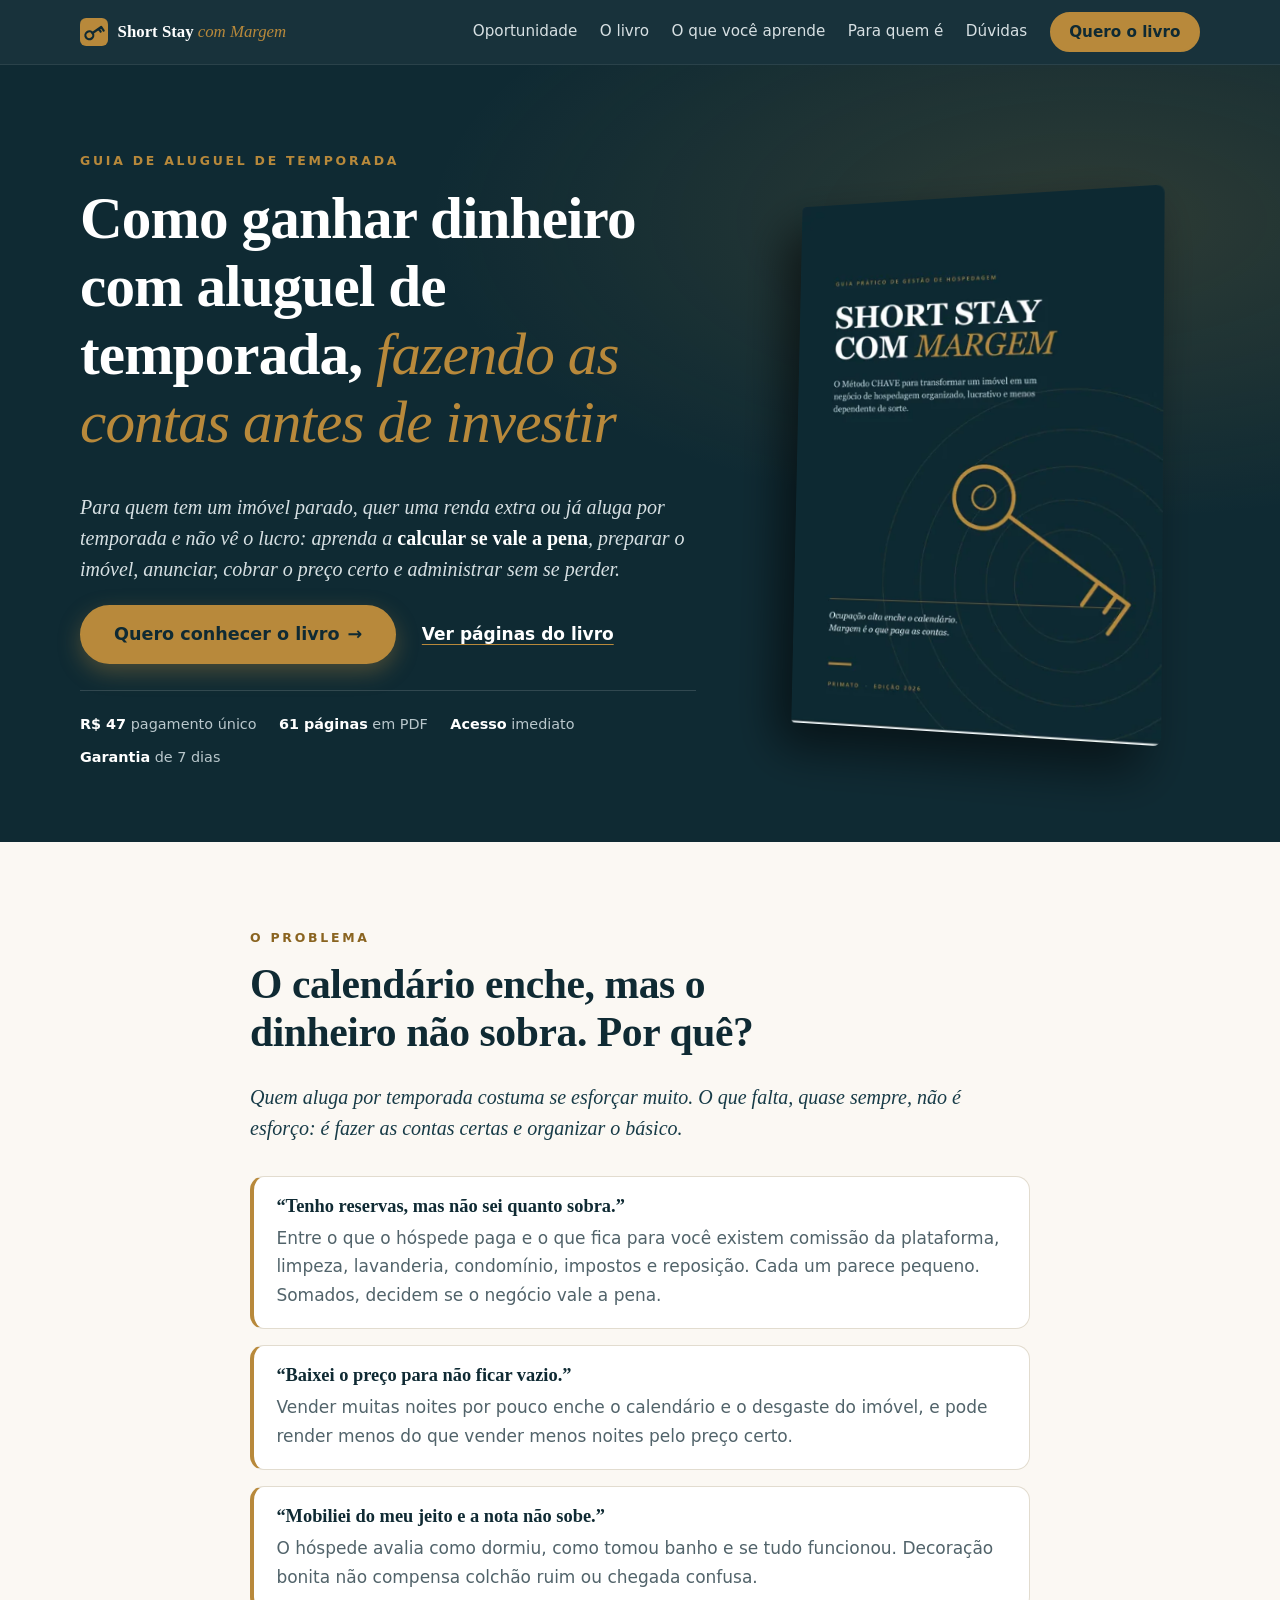
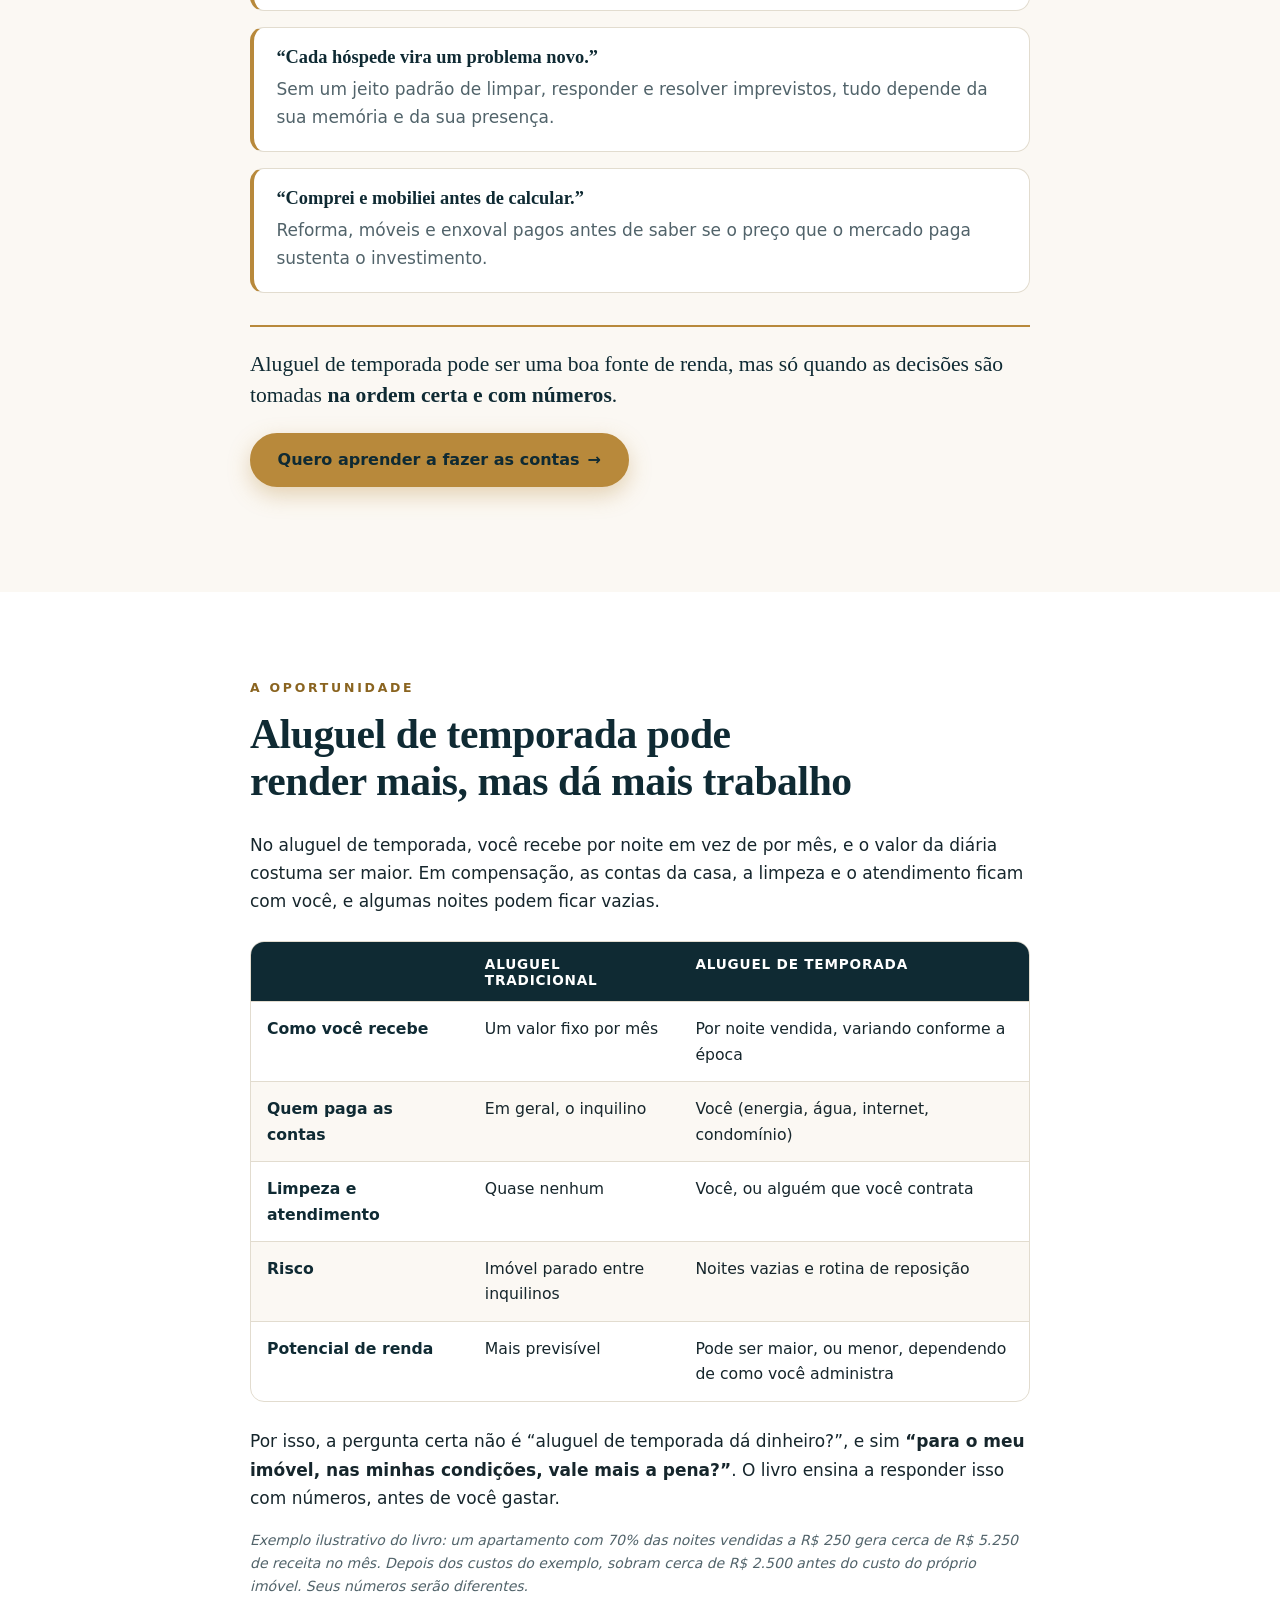
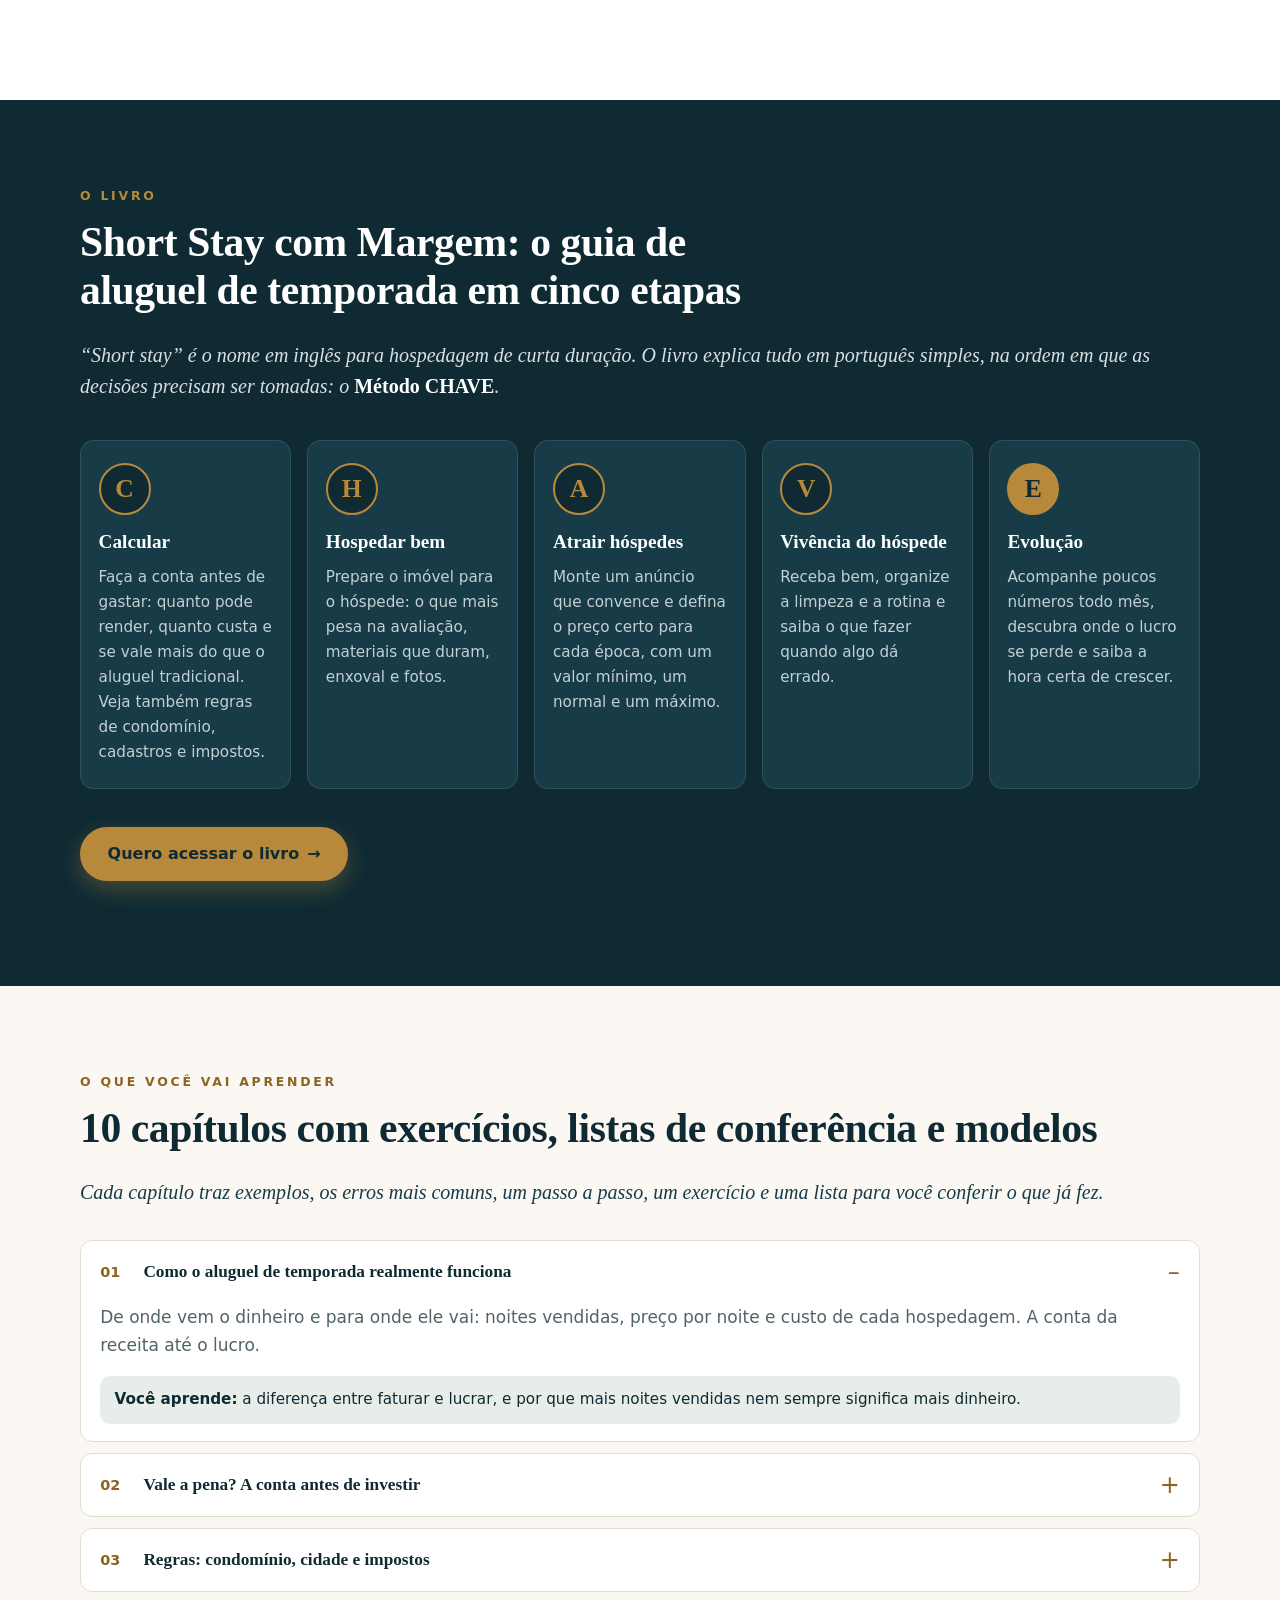
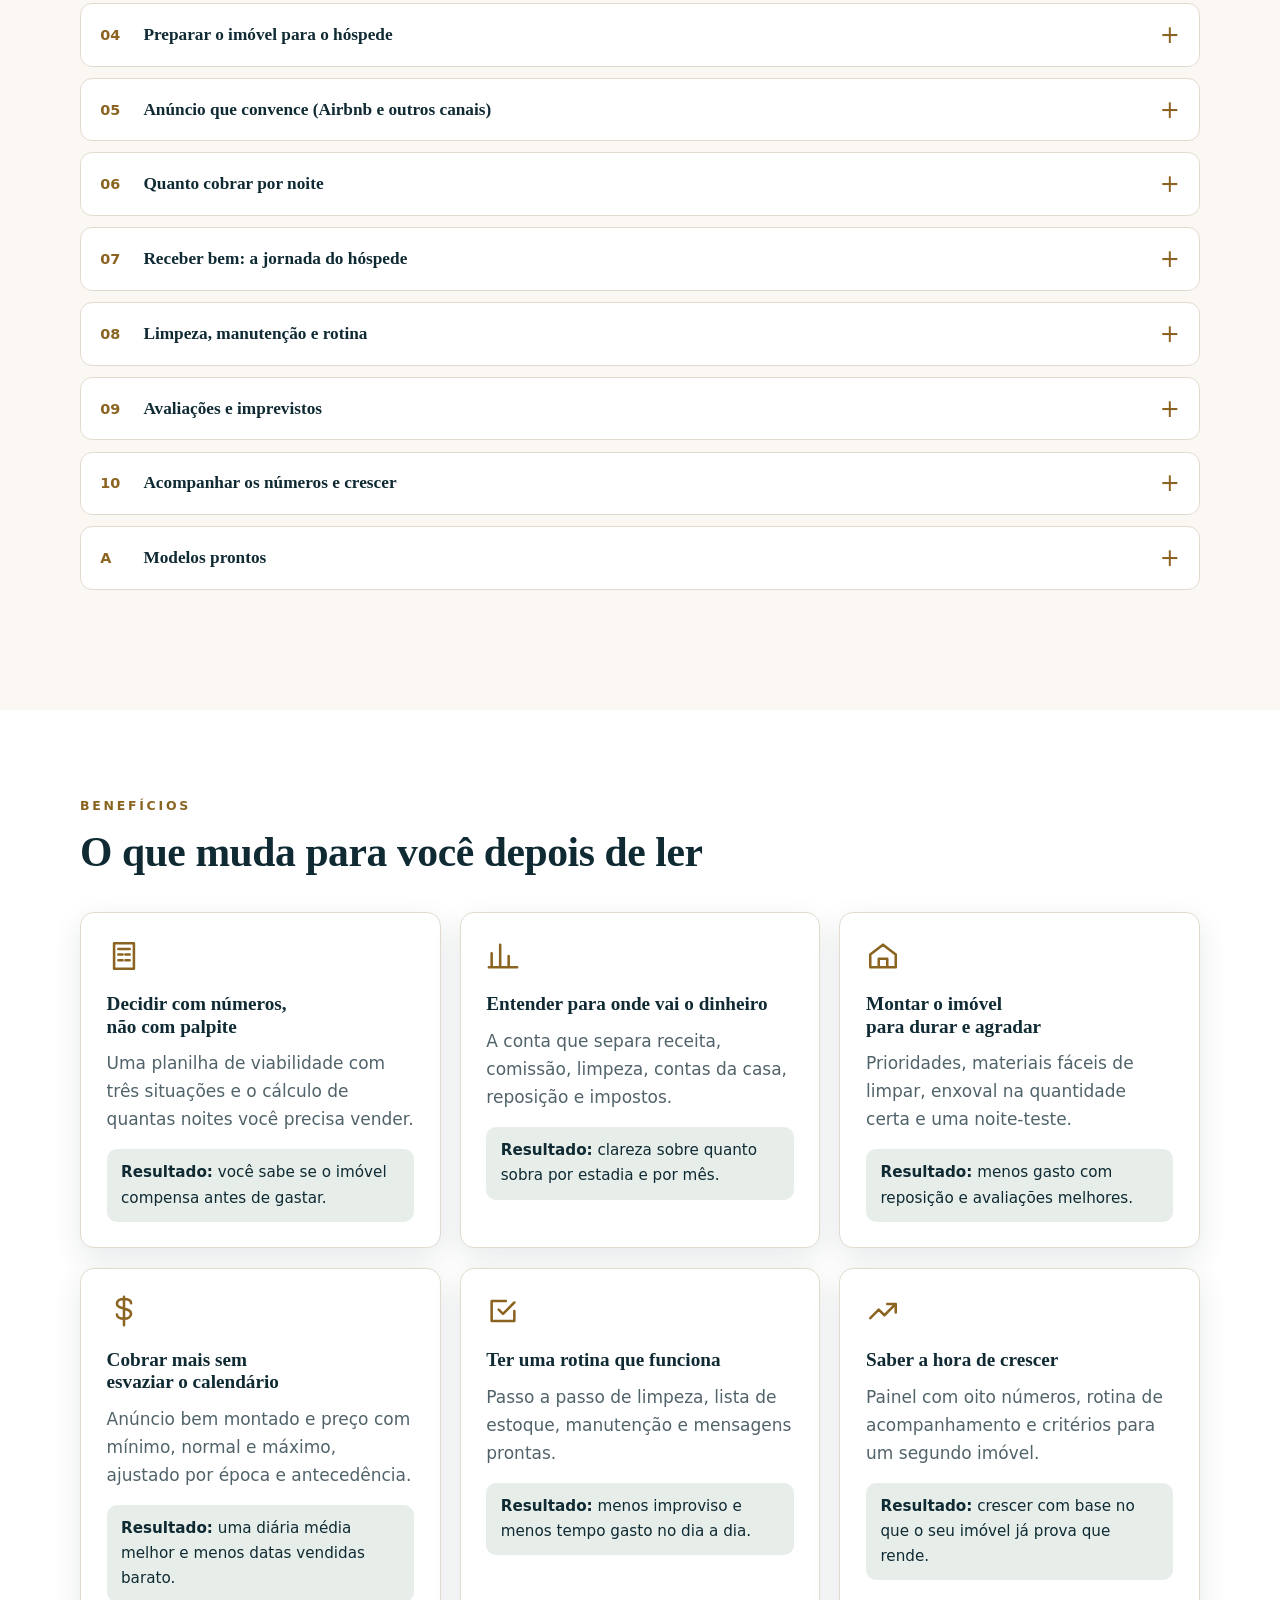
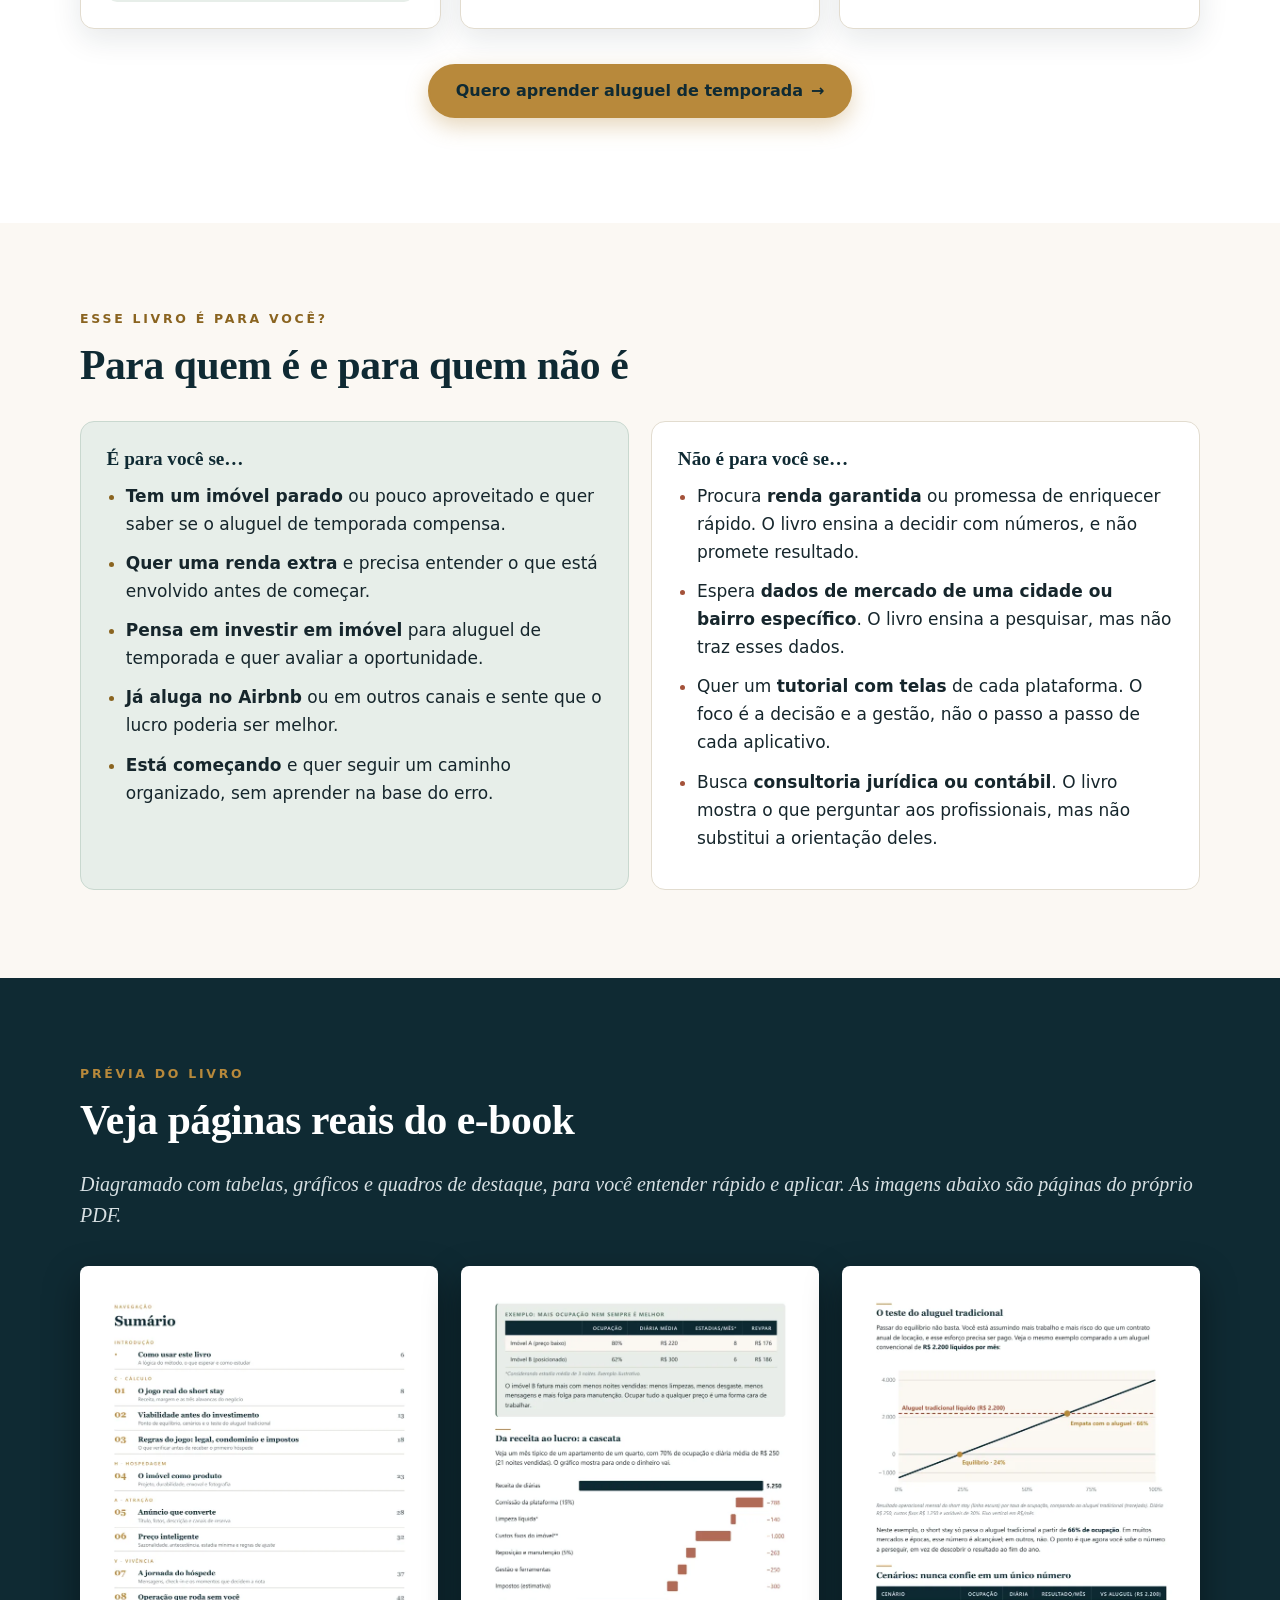
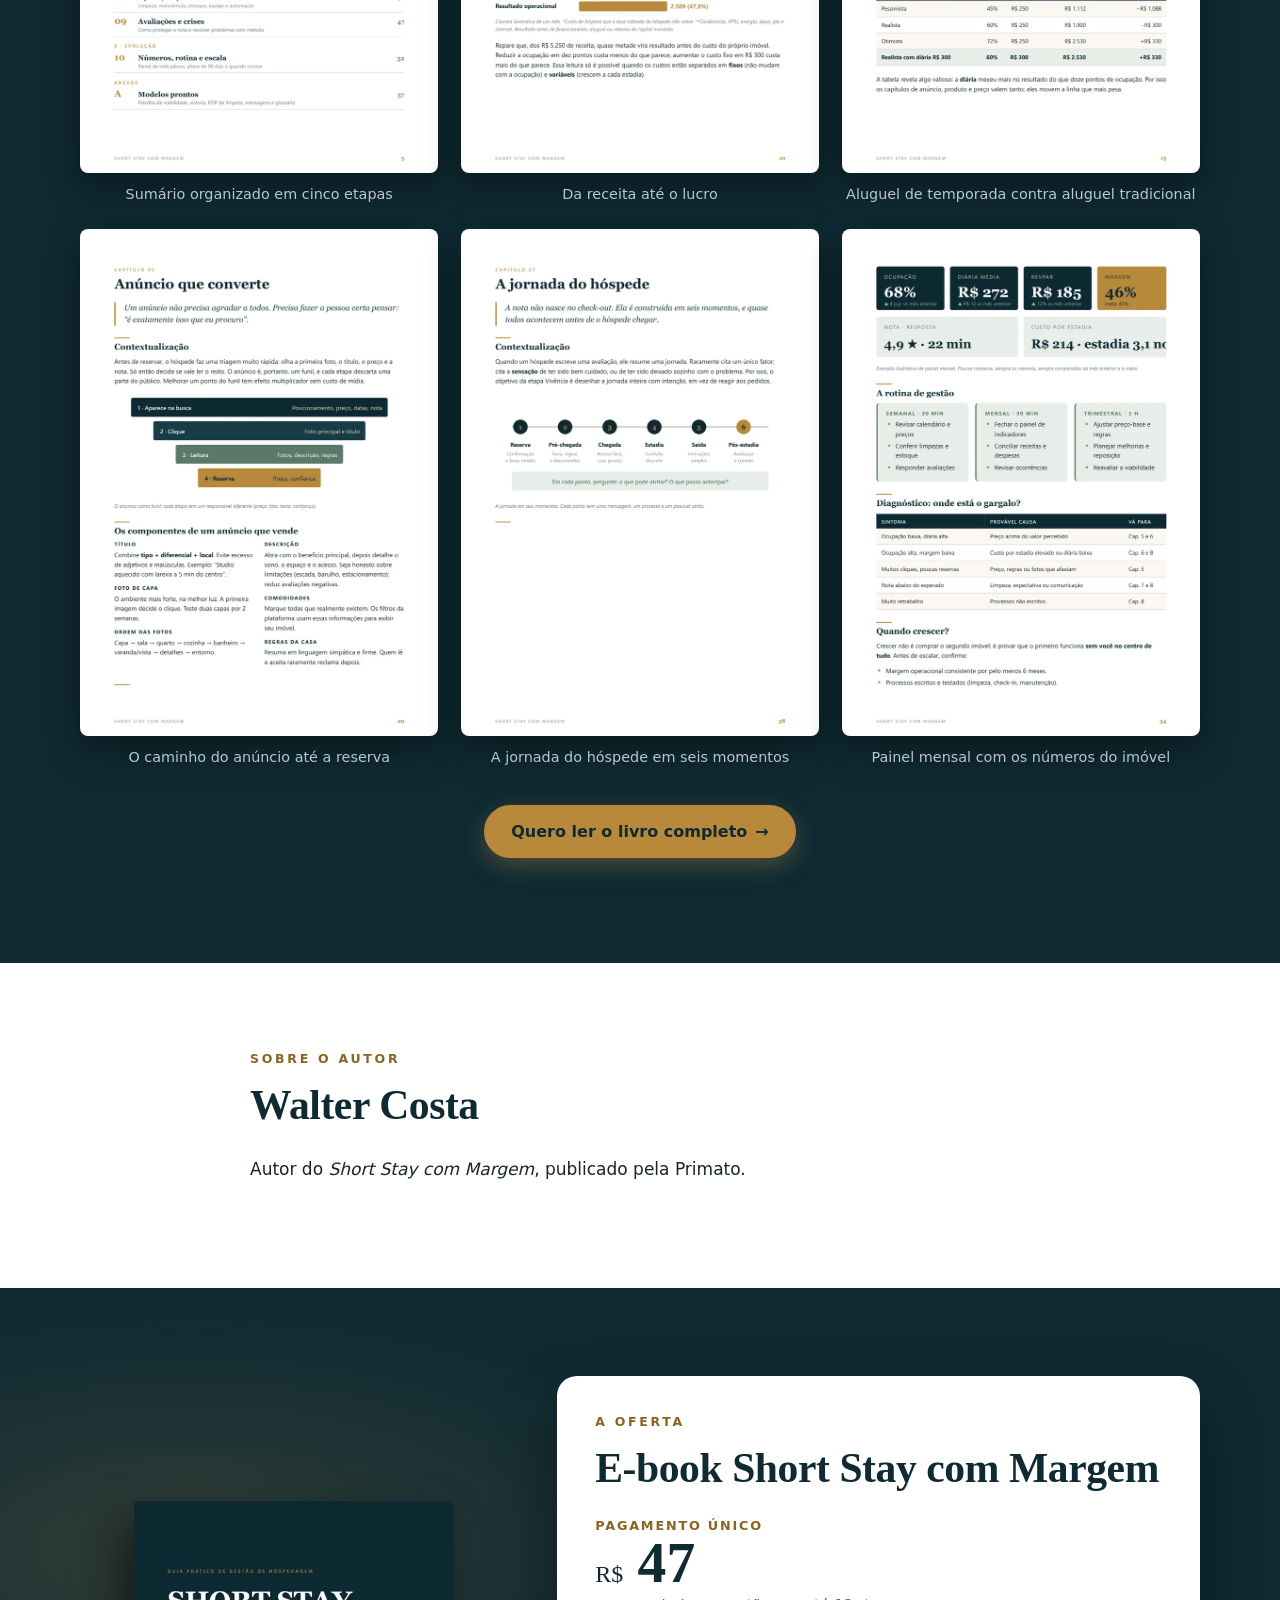
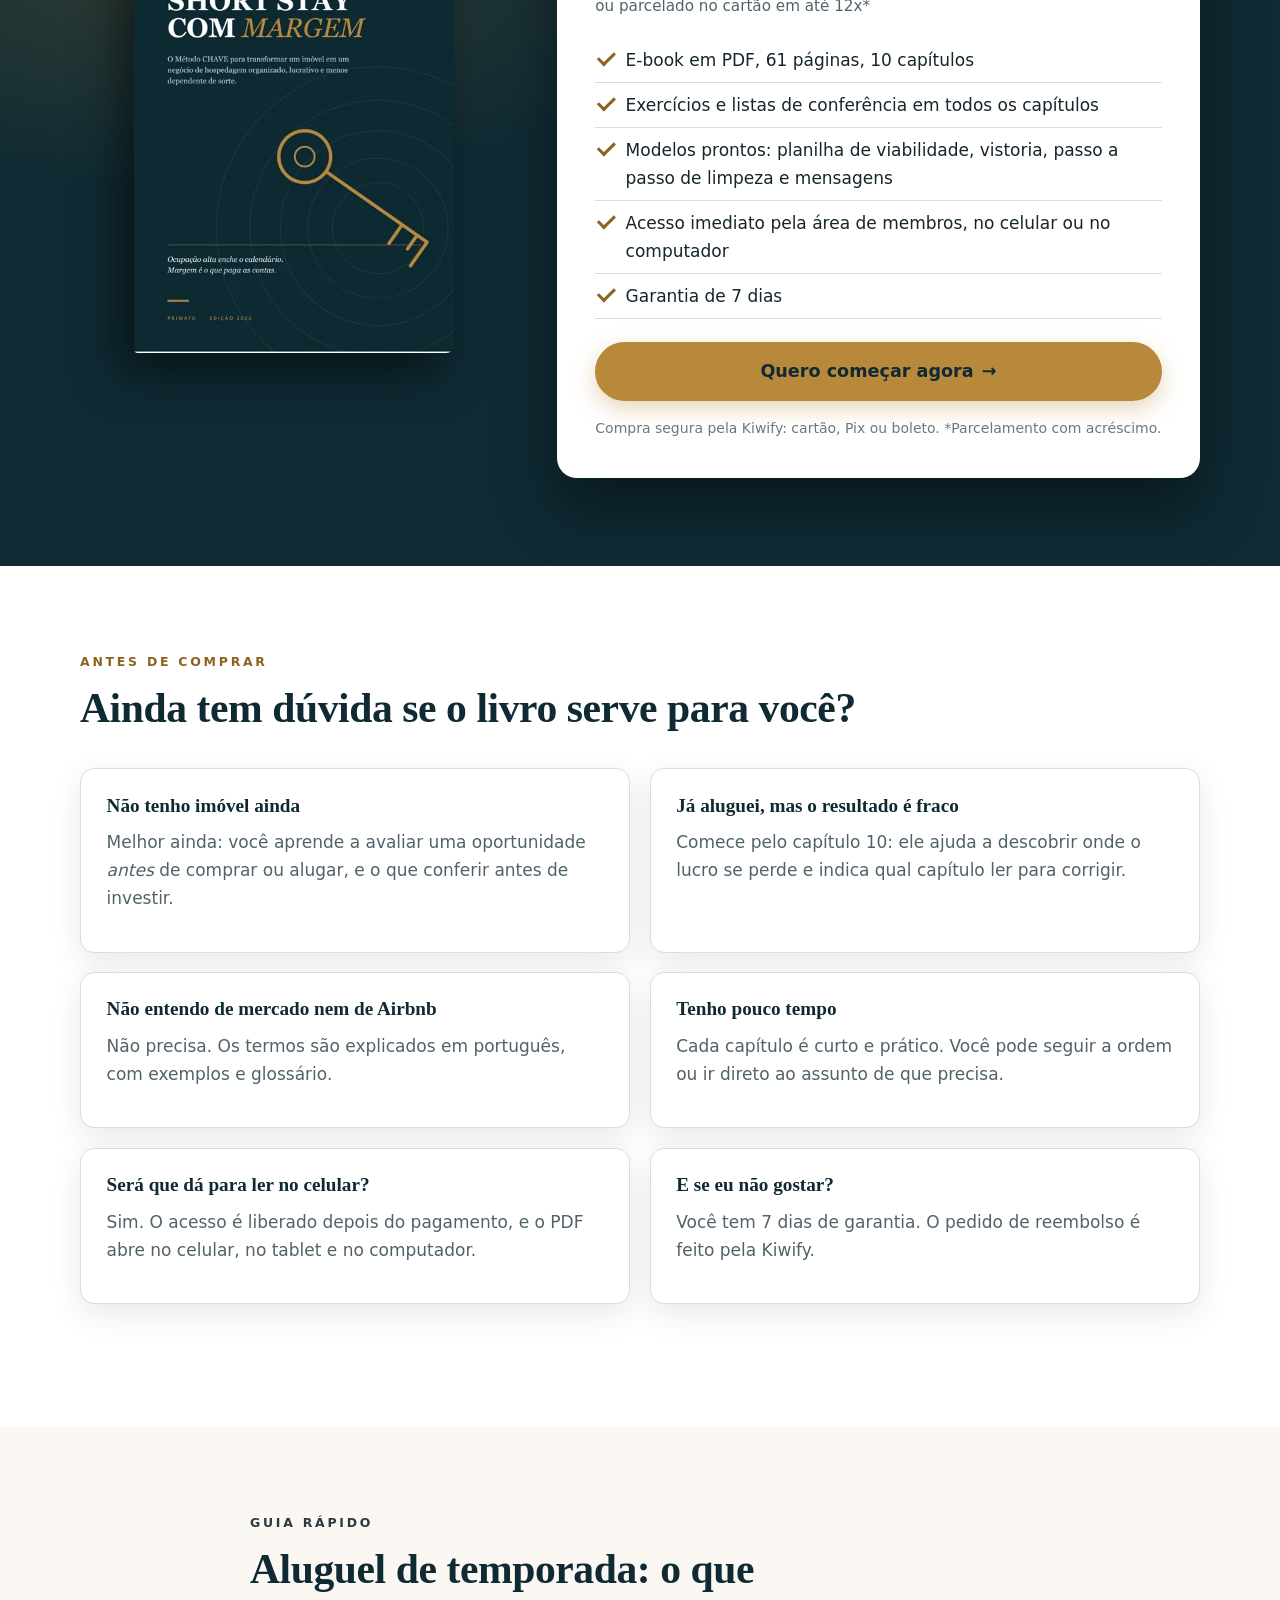
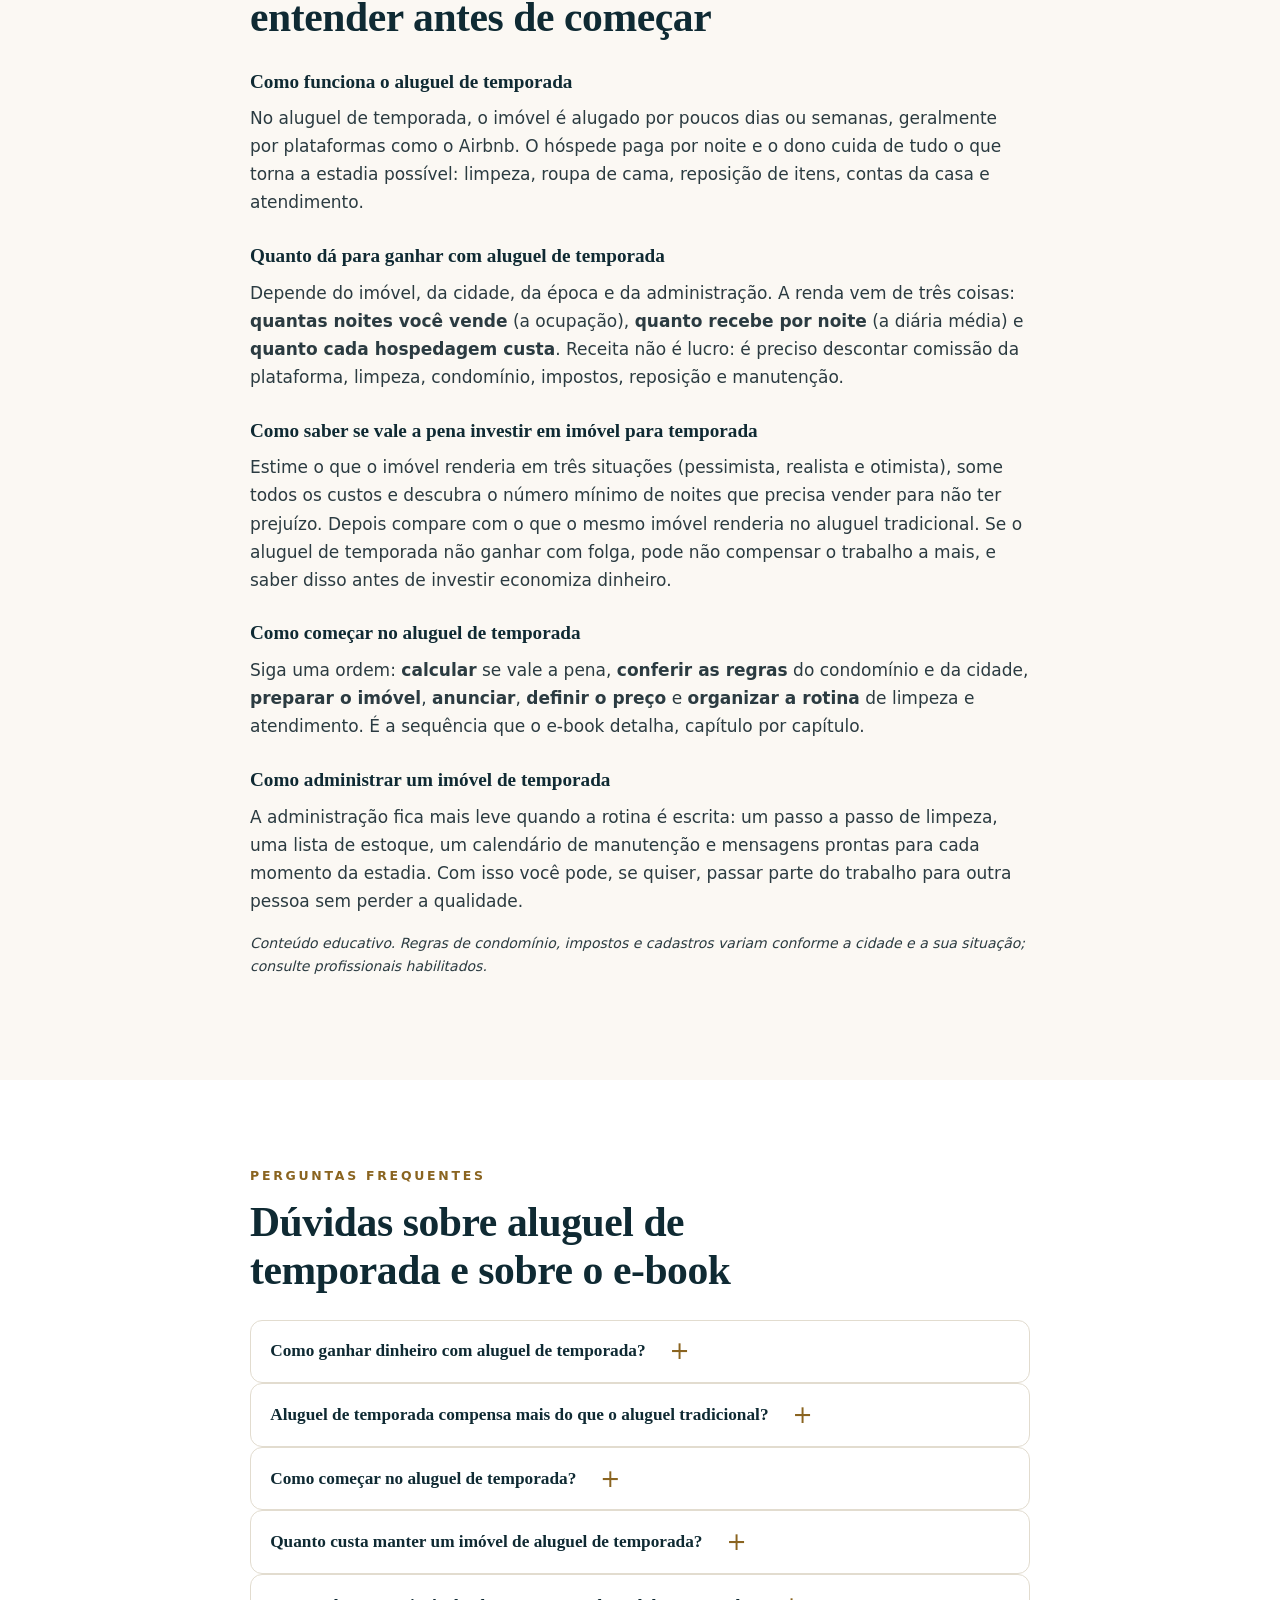
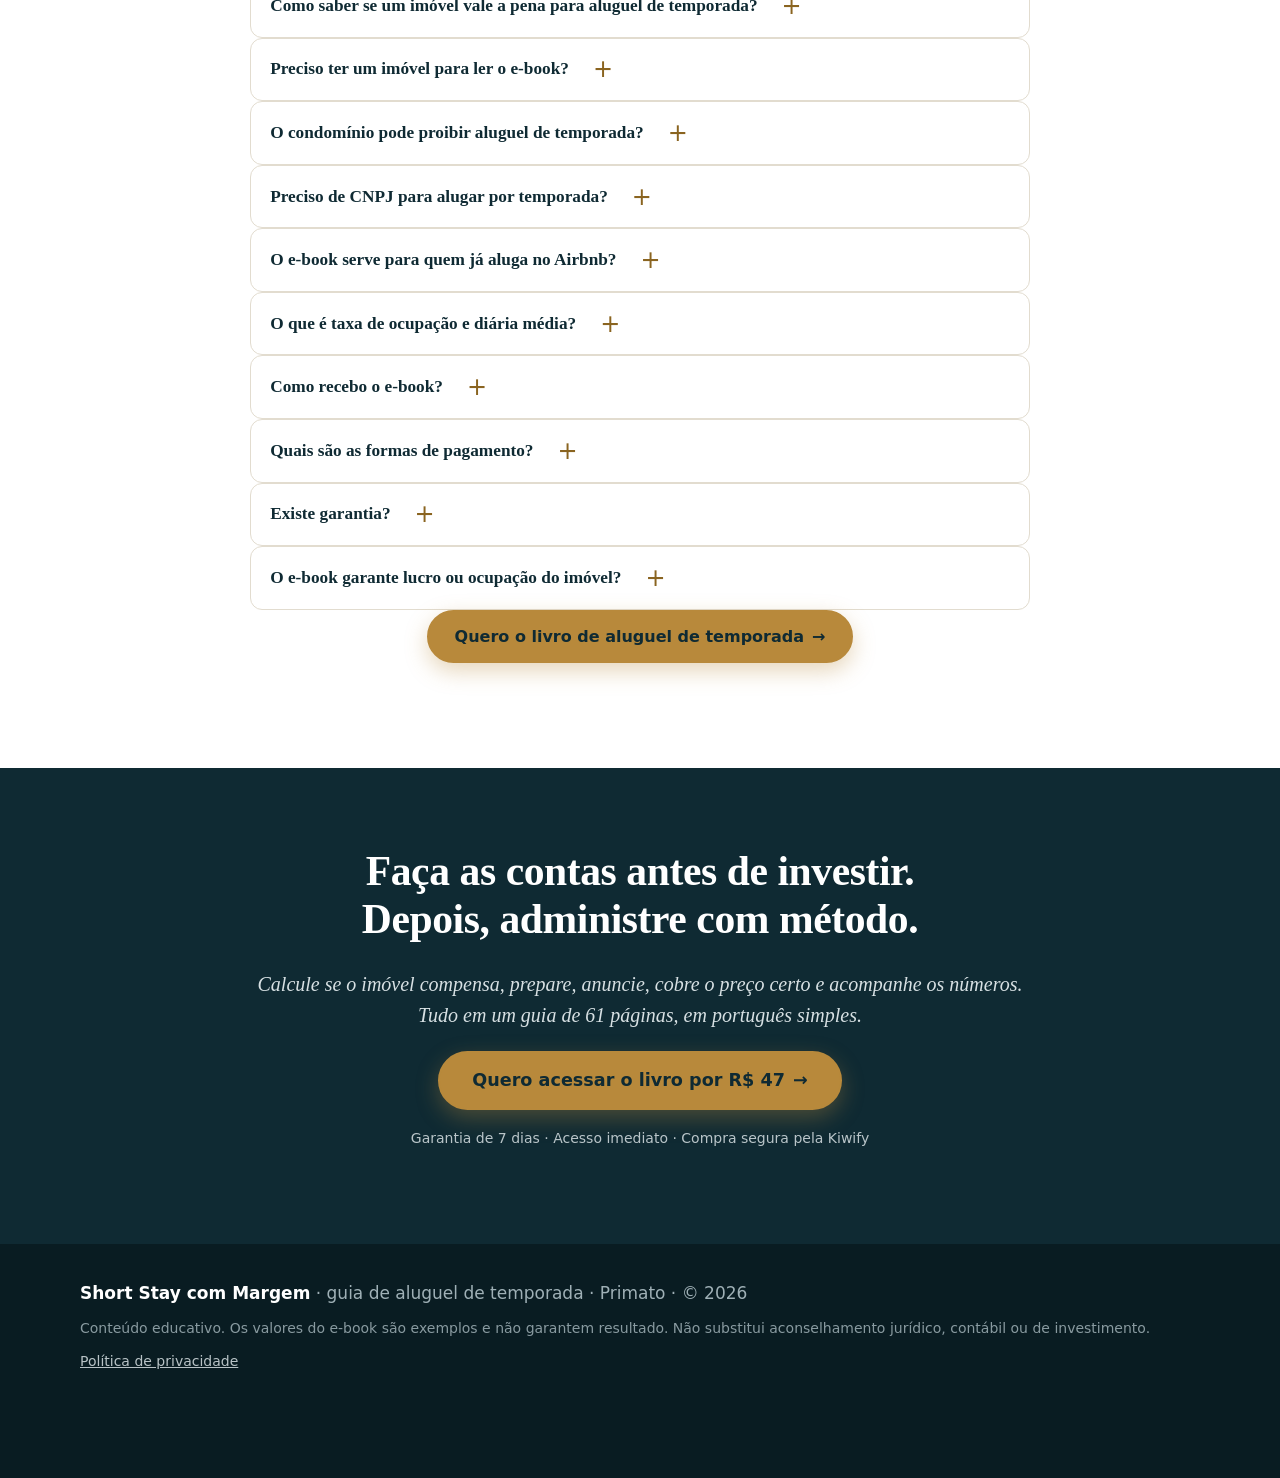
==== commit 73e59955: "Add files via upload" ====
--- a/index.html
+++ b/index.html
@@ -1,357 +1,414 @@
-<!doctype html>
-<html lang="pt-BR">
-<head>
-<meta charset="utf-8">
-<meta name="viewport" content="width=device-width, initial-scale=1">
-<title>Short Stay com Margem: e-book para lucrar com aluguel por temporada</title>
-<meta name="description" content="E-book de 61 páginas com o Método CHAVE: calcule a viabilidade, prepare o imóvel, anuncie, defina preço e opere seu short stay pensando na margem, não só na ocupação.">
-<meta name="robots" content="index, follow, max-image-preview:large">
-<meta name="author" content="Walter Costa">
-<meta name="theme-color" content="#0f2a33">
-<link rel="canonical" href="https://waltercosta3528.github.io/short-stay-com-margem/">
-
-<link rel="icon" href="favicon/favicon.svg" type="image/svg+xml">
-<link rel="icon" href="favicon/favicon-32.png" sizes="32x32" type="image/png">
-<link rel="apple-touch-icon" href="favicon/apple-touch-icon.png">
-
-<meta property="og:type" content="book">
-<meta property="og:locale" content="pt_BR">
-<meta property="og:site_name" content="Short Stay com Margem">
-<meta property="og:title" content="Short Stay com Margem: o Método CHAVE para lucrar com hospedagem">
-<meta property="og:description" content="Calcule, prepare, anuncie, precifique e opere seu imóvel de temporada pensando na margem. E-book em PDF, 61 páginas.">
-<meta property="og:url" content="https://waltercosta3528.github.io/short-stay-com-margem/">
-<meta property="og:image" content="https://waltercosta3528.github.io/short-stay-com-margem/assets/images/og-image.jpg">
-<meta property="og:image:width" content="1200">
-<meta property="og:image:height" content="630">
-<meta property="og:image:alt" content="Capa do e-book Short Stay com Margem">
-<meta name="twitter:card" content="summary_large_image">
-<meta name="twitter:title" content="Short Stay com Margem: o Método CHAVE para lucrar com hospedagem">
-<meta name="twitter:description" content="Calcule, prepare, anuncie, precifique e opere seu imóvel de temporada pensando na margem.">
-<meta name="twitter:image" content="https://waltercosta3528.github.io/short-stay-com-margem/assets/images/og-image.jpg">
-
-<link rel="preload" as="image" href="assets/images/capa-480.webp" type="image/webp" fetchpriority="high">
-<link rel="stylesheet" href="style.css">
-
-<!-- ============ TRACKING (preencha em script.js > TRACKING; nada é carregado sem IDs) ============ -->
-
-<script type="application/ld+json">
-{
-  "@context": "https://schema.org",
-  "@graph": [
-    {
-      "@type": "Book",
-      "@id": "https://waltercosta3528.github.io/short-stay-com-margem/#livro",
-      "name": "Short Stay com Margem",
-      "alternativeHeadline": "O Método CHAVE para transformar um imóvel em um negócio de hospedagem lucrativo",
-      "description": "E-book de 61 páginas sobre gestão de aluguel por temporada (short stay): viabilidade, produto, anúncio, preço, operação, avaliações e indicadores.",
-      "inLanguage": "pt-BR",
-      "bookFormat": "https://schema.org/EBook",
-      "numberOfPages": 61,
-      "image": "https://waltercosta3528.github.io/short-stay-com-margem/assets/images/capa-840.webp",
-      "url": "https://waltercosta3528.github.io/short-stay-com-margem/",
-      "author": { "@id": "https://waltercosta3528.github.io/short-stay-com-margem/#autor" },
-      "publisher": { "@id": "https://waltercosta3528.github.io/short-stay-com-margem/#primato" },
-      "offers": {
-        "@type": "Offer",
-        "price": "47.00",
-        "priceCurrency": "BRL",
-        "availability": "https://schema.org/InStock",
-        "url": "https://pay.kiwify.com.br/UiFhUNS"
-      }
-    },
-    {
-      "@type": "Person",
-      "@id": "https://waltercosta3528.github.io/short-stay-com-margem/#autor",
-      "name": "Walter Costa",
-      "sameAs": ["https://www.instagram.com/engwalter.costa/"]
-    },
-    {
-      "@type": "Organization",
-      "@id": "https://waltercosta3528.github.io/short-stay-com-margem/#primato",
-      "name": "Primato",
-      "url": "https://waltercosta3528.github.io/short-stay-com-margem/"
-    },
-    {
-      "@type": "FAQPage",
-      "mainEntity": [
-        {"@type": "Question", "name": "Short stay dá lucro de verdade?", "acceptedAnswer": {"@type": "Answer", "text": "Pode dar, mas não é automático. O resultado depende da ocupação, da diária média e do custo por estadia. Por isso o e-book ensina a calcular a viabilidade antes do investimento e a comparar o resultado com o aluguel tradicional do mesmo imóvel."}},
-        {"@type": "Question", "name": "Como calcular a viabilidade de um imóvel para aluguel por temporada?", "acceptedAnswer": {"@type": "Answer", "text": "Some o investimento inicial, estime a receita em três cenários (pessimista, realista e otimista), separe custos fixos e variáveis, calcule a ocupação de equilíbrio e compare o resultado com o aluguel tradicional líquido. O capítulo 2 do e-book detalha cada passo com exemplos numéricos."}},
-        {"@type": "Question", "name": "O que é RevPAR, ADR e taxa de ocupação?", "acceptedAnswer": {"@type": "Answer", "text": "A taxa de ocupação é o percentual de noites vendidas. O ADR é a diária média efetivamente recebida. O RevPAR é a receita por noite disponível, resultado da ocupação multiplicada pela diária média."}},
-        {"@type": "Question", "name": "O condomínio pode proibir aluguel por temporada?", "acceptedAnswer": {"@type": "Answer", "text": "Depende da convenção e das decisões do condomínio, e a jurisprudência muda ao longo do tempo. Por isso o e-book orienta a ler a convenção e o regimento antes de comprar ou mobiliar o imóvel e a consultar um advogado. O material é educativo e não substitui consultoria jurídica."}},
-        {"@type": "Question", "name": "O e-book serve para iniciantes?", "acceptedAnswer": {"@type": "Answer", "text": "Sim. O livro começa pelos conceitos básicos e segue uma ordem lógica: calcular, preparar o imóvel, anunciar, atender e medir. Quem já opera também encontra checklists e modelos para padronizar a gestão."}},
-        {"@type": "Question", "name": "Como recebo o e-book?", "acceptedAnswer": {"@type": "Answer", "text": "Após a confirmação do pagamento, você recebe o acesso por e-mail e pode baixar o PDF pela área de membros da Kiwify, que funciona no computador e no celular."}},
-        {"@type": "Question", "name": "Quais formas de pagamento estão disponíveis?", "acceptedAnswer": {"@type": "Answer", "text": "O pagamento é processado pela Kiwify, com cartão de crédito (parcelamento em até 12x, com acréscimo), Pix e boleto."}},
-        {"@type": "Question", "name": "Existe garantia?", "acceptedAnswer": {"@type": "Answer", "text": "Sim. A compra tem garantia de 7 dias, conforme o prazo legal de arrependimento. Se o e-book não for o que você esperava, solicite o reembolso pela Kiwify dentro desse prazo."}},
-        {"@type": "Question", "name": "O e-book garante lucro ou ocupação?", "acceptedAnswer": {"@type": "Answer", "text": "Não. Os números do livro são exemplos ilustrativos para ensinar o raciocínio. O resultado de cada imóvel depende da cidade, do mercado, do condomínio, do produto oferecido e da gestão."}}
-      ]
-    }
-  ]
-}
-</script>
-</head>
-<body>
-<a class="skip" href="#conteudo">Pular para o conteúdo</a>
-
-<header class="top" id="topo">
-  <div class="wrap top__in">
-    <a class="logo" href="#topo" aria-label="Short Stay com Margem, início">
-      <svg width="28" height="28" viewBox="0 0 64 64" aria-hidden="true"><rect width="64" height="64" rx="14" fill="#b8893b"/><g fill="none" stroke="#0f2a33" stroke-width="5" stroke-linecap="round" stroke-linejoin="round" transform="rotate(-35 32 32)"><circle cx="19" cy="32" r="9"/><path d="M28 32H52M45 32v8M52 32v10"/></g></svg>
-      <span>Short Stay <em>com Margem</em></span>
-    </a>
-    <button class="menu-btn" aria-expanded="false" aria-controls="nav" aria-label="Abrir menu"><span></span><span></span><span></span></button>
-    <nav id="nav" class="nav" aria-label="Principal">
-      <a href="#problema">O problema</a>
-      <a href="#metodo">Método CHAVE</a>
-      <a href="#conteudo-livro">Conteúdo</a>
-      <a href="#previa">Prévia</a>
-      <a href="#faq">Dúvidas</a>
-      <a class="btn btn--sm" href="https://pay.kiwify.com.br/UiFhUNS" data-buy="nav">Quero o e-book</a>
-    </nav>
-  </div>
-</header>
-
-<main id="conteudo">
-
-<!-- 01 · HERO -->
-<section class="hero" aria-labelledby="h1">
-  <div class="wrap hero__in">
-    <div class="hero__txt">
-      <p class="eyebrow">E-book · Gestão de aluguel por temporada</p>
-      <h1 id="h1">Seu short stay lota o calendário. <span>Mas sobra lucro?</span></h1>
-      <p class="lead">O <strong>Método CHAVE</strong> mostra, passo a passo, como calcular, preparar, anunciar, precificar e operar um imóvel de temporada pensando na <strong>margem</strong>, e não só na ocupação.</p>
-      <ul class="ticks">
-        <li>Descubra, antes de investir, se o imóvel vale mais como short stay ou como aluguel tradicional</li>
-        <li>Padronize limpeza, mensagens e atendimento com modelos prontos</li>
-        <li>Acompanhe poucos indicadores que mostram onde o dinheiro está sumindo</li>
-      </ul>
-      <div class="cta-row">
-        <a class="btn btn--lg" href="https://pay.kiwify.com.br/UiFhUNS" data-buy="hero">Quero o Short Stay com Margem <span aria-hidden="true">→</span></a>
-        <a class="link-arrow" href="#previa">Ver páginas do e-book</a>
-      </div>
-      <ul class="trust" aria-label="Informações da compra">
-        <li><b>61</b> páginas em PDF</li>
-        <li><b>Acesso</b> imediato após o pagamento</li>
-        <li><b>Garantia</b> de 7 dias</li>
-        <li><b>Cartão, Pix</b> ou boleto</li>
-      </ul>
-    </div>
-    <div class="hero__img">
-      <div class="book" aria-hidden="false">
-        <img src="assets/images/capa-480.webp" srcset="assets/images/capa-480.webp 480w, assets/images/capa-840.webp 840w" sizes="(max-width: 700px) 62vw, 380px" width="480" height="679" alt="Capa do e-book Short Stay com Margem, com uma chave dourada sobre fundo azul-petróleo" fetchpriority="high" decoding="async">
-      </div>
-    </div>
-  </div>
-</section>
-
-<!-- 02 · PROBLEMA -->
-<section class="sec sec--paper" id="problema" aria-labelledby="h-problema">
-  <div class="wrap narrow">
-    <p class="eyebrow eyebrow--dark">O problema</p>
-    <h2 id="h-problema">Você olha o painel, vê o calendário cheio. No fim do mês, o dinheiro não acompanha.</h2>
-    <p class="lead lead--dark">Se alguma destas situações é familiar, o problema provavelmente não é falta de esforço. É falta de estrutura.</p>
-    <ul class="pain">
-      <li><h3>“Tenho reservas, mas não sei quanto sobra.”</h3><p>Entre a reserva e o lucro existe uma cadeia de custos: comissão, limpeza, lavanderia, reposição, condomínio, impostos. Cada um parece pequeno. Somados, decidem o negócio.</p></li>
-      <li><h3>“Baixei o preço para não ficar vazio.”</h3><p>Ocupação à custa de diária baixa enche o calendário e o desgaste, e pode render menos do que menos noites vendidas pelo preço certo.</p></li>
-      <li><h3>“Mobiliei do meu jeito e a nota não sai de 4,6.”</h3><p>O hóspede avalia como dormiu, como tomou banho e se tudo funcionou. Decoração bonita não compensa colchão ruim ou chegada confusa.</p></li>
-      <li><h3>“Cada hóspede vira uma exceção.”</h3><p>Sem processo escrito, limpeza, mensagens e problemas dependem da sua memória e da sua presença. Você tem um emprego com chave de casa.</p></li>
-      <li><h3>“Comprei antes de calcular.”</h3><p>Reforma, mobília e enxoval pagos antes de saber se a diária do mercado sustenta o investimento. Depois que o dinheiro foi gasto, só dá para fechar a conta na marra.</p></li>
-    </ul>
-    <p class="punch">O que separa quem fatura de quem lucra não é sorte de calendário: é uma <strong>sequência de decisões na ordem certa</strong>.</p>
-    <p><a class="btn" href="https://pay.kiwify.com.br/UiFhUNS" data-buy="problema">Quero organizar meu short stay <span aria-hidden="true">→</span></a></p>
-  </div>
-</section>
-
-<!-- 03 · SOLUÇÃO / MÉTODO -->
-<section class="sec sec--dark" id="metodo" aria-labelledby="h-metodo">
-  <div class="wrap">
-    <p class="eyebrow">A solução</p>
-    <h2 id="h-metodo">O Método CHAVE: cinco etapas, uma ordem lógica de decisão</h2>
-    <p class="lead">O <em>Short Stay com Margem</em> organiza o negócio de hospedagem na ordem em que as decisões realmente precisam ser tomadas. Cada letra é uma chave que abre a porta seguinte.</p>
-    <ol class="chave">
-      <li><span class="chave__l">C</span><h3>Cálculo</h3><p>Viabilidade, ponto de equilíbrio, cenários e o teste contra o aluguel tradicional. Regras de condomínio, cadastros e impostos.</p></li>
-      <li><span class="chave__l">H</span><h3>Hospedagem</h3><p>O imóvel como produto de uso intenso: o que pesa na avaliação, materiais duráveis, enxoval e fotografia.</p></li>
-      <li><span class="chave__l">A</span><h3>Atração</h3><p>Anúncio que converte, canais de reserva e uma política de preço com piso, base e teto.</p></li>
-      <li><span class="chave__l">V</span><h3>Vivência</h3><p>A jornada do hóspede em seis momentos, operação padronizada e protocolo para crises e avaliações.</p></li>
-      <li><span class="chave__l chave__l--on">E</span><h3>Evolução</h3><p>Oito indicadores, rotina de gestão, plano de 90 dias e os critérios para crescer.</p></li>
-    </ol>
-    <p class="who"><strong>Para quem foi escrito:</strong> proprietários que querem começar, anfitriões que querem lucrar mais e investidores avaliando um imóvel para temporada. <strong>Não é para quem procura renda garantida:</strong> o livro ensina a decidir com números, não promete resultado.</p>
-  </div>
-</section>
-
-<!-- 04 · BENEFÍCIOS -->
-<section class="sec" id="beneficios" aria-labelledby="h-benef">
-  <div class="wrap">
-    <p class="eyebrow eyebrow--dark">Benefícios</p>
-    <h2 id="h-benef">O que você será capaz de fazer depois de ler</h2>
-    <div class="cards">
-      <article class="card"><span class="card__n">01</span><h3>Decidir com números, não com otimismo</h3><p>Uma planilha de viabilidade com três cenários e o ponto de equilíbrio da ocupação.</p><p class="card__r"><b>Resultado:</b> você sabe a ocupação que precisa perseguir antes de gastar o primeiro real.</p></article>
-      <article class="card"><span class="card__n">02</span><h3>Enxergar para onde o dinheiro vai</h3><p>A cascata que separa receita, comissão, limpeza, custos fixos, reposição e impostos.</p><p class="card__r"><b>Resultado:</b> clareza sobre a margem real, por estadia e por mês.</p></article>
-      <article class="card"><span class="card__n">03</span><h3>Montar o imóvel para durar e encantar</h3><p>Prioridades de projeto, materiais laváveis, regra do par no enxoval e noite-teste.</p><p class="card__r"><b>Resultado:</b> menos reposição, menos problemas e avaliações melhores.</p></article>
-      <article class="card"><span class="card__n">04</span><h3>Vender mais caro sem esvaziar o calendário</h3><p>Anúncio estruturado como funil e preço com piso, base, teto e regras de ajuste por antecedência.</p><p class="card__r"><b>Resultado:</b> diária média mais alta e menos datas “queimadas”.</p></article>
-      <article class="card"><span class="card__n">05</span><h3>Operar com processo, não com memória</h3><p>POP de limpeza, estoque mínimo, manutenção preventiva e mensagens prontas para cada momento.</p><p class="card__r"><b>Resultado:</b> uma operação que roda mesmo quando você não está presente.</p></article>
-      <article class="card"><span class="card__n">06</span><h3>Saber a hora certa de crescer</h3><p>Painel de oito indicadores, rotina semanal, mensal e trimestral e critérios para o segundo imóvel.</p><p class="card__r"><b>Resultado:</b> crescimento baseado em margem estável, não em empolgação.</p></article>
-    </div>
-    <p class="center"><a class="btn" href="https://pay.kiwify.com.br/UiFhUNS" data-buy="beneficios">Quero estes resultados no meu imóvel <span aria-hidden="true">→</span></a></p>
-  </div>
-</section>
-
-<!-- 05 · CONTEÚDO -->
-<section class="sec sec--paper" id="conteudo-livro" aria-labelledby="h-cont">
-  <div class="wrap">
-    <p class="eyebrow eyebrow--dark">Dentro do livro</p>
-    <h2 id="h-cont">10 capítulos, exercícios, checklists e modelos</h2>
-    <p class="lead lead--dark">Todo capítulo segue a mesma estrutura: abertura, conteúdo e exemplo, erros comuns, passo a passo, exercício, checklist e resumo.</p>
-    <div class="chapters">
-      <details class="chap" open><summary><span>01</span> O jogo real do short stay <i>C</i></summary><p>Receita, margem e as três alavancas do negócio: ocupação, diária média e custo por estadia. A cascata da receita ao lucro.</p><p class="chap__l"><b>Você aprende:</b> a diferença entre faturar e lucrar, o que é RevPAR e por que mais ocupação nem sempre é melhor.</p></details>
-      <details class="chap"><summary><span>02</span> Viabilidade antes do investimento <i>C</i></summary><p>Os quatro blocos do estudo, o ponto de equilíbrio, cenários e o teste do aluguel tradicional.</p><p class="chap__l"><b>Você aprende:</b> a calcular a ocupação de equilíbrio e a decidir com uma regra de “vai / não vai”.</p></details>
-      <details class="chap"><summary><span>03</span> Regras do jogo: legal, condomínio e impostos <i>C</i></summary><p>Os cinco territórios a verificar antes do primeiro hóspede: condomínio, locação, cadastros, tributos e dados.</p><p class="chap__l"><b>Você aprende:</b> o mapa de perguntas para levar ao advogado, ao contador e à prefeitura.</p></details>
-      <details class="chap"><summary><span>04</span> O imóvel como produto <i>H</i></summary><p>O que pesa na experiência, materiais para uso intenso, regra do par no enxoval e fotografia.</p><p class="chap__l"><b>Você aprende:</b> a priorizar o orçamento em sono, banho e limpeza e a fazer uma noite-teste.</p></details>
-      <details class="chap"><summary><span>05</span> Anúncio que converte <i>A</i></summary><p>O anúncio como funil, estrutura da descrição em cinco blocos e portfólio de canais.</p><p class="chap__l"><b>Você aprende:</b> a escrever título e descrição e a combinar plataformas com reserva direta.</p></details>
-      <details class="chap"><summary><span>06</span> Preço inteligente <i>A</i></summary><p>Sazonalidade, dia da semana, antecedência, eventos e concorrência. Piso, base e teto.</p><p class="chap__l"><b>Você aprende:</b> regras de ajuste por antecedência, estadia mínima e uso de ferramentas.</p></details>
-      <details class="chap"><summary><span>07</span> A jornada do hóspede <i>V</i></summary><p>Os seis momentos da jornada, mensagens que funcionam e o guia da casa.</p><p class="chap__l"><b>Você aprende:</b> a eliminar atritos antes que virem avaliação.</p></details>
-      <details class="chap"><summary><span>08</span> Operação que roda sem você <i>V</i></summary><p>Limpeza, enxoval, estoque, manutenção, atendimento e automação.</p><p class="chap__l"><b>Você aprende:</b> a viragem em sete passos e quando terceirizar.</p></details>
-      <details class="chap"><summary><span>09</span> Avaliações e crises <i>V</i></summary><p>Como a nota funciona na prática e um protocolo para reclamações e imprevistos.</p><p class="chap__l"><b>Você aprende:</b> o protocolo A.C.E.R.T.A. e a responder avaliações pensando no próximo leitor.</p></details>
-      <details class="chap"><summary><span>10</span> Números, rotina e escala <i>E</i></summary><p>Os oito indicadores essenciais, a rotina de gestão, o diagnóstico por sintoma e o plano de 90 dias.</p><p class="chap__l"><b>Você aprende:</b> quando crescer e como montar seu painel mensal.</p></details>
-      <details class="chap"><summary><span>A</span> Anexo: modelos prontos</summary><p>Planilha de viabilidade para imprimir, vistoria pré-lançamento, POP de limpeza, mensagens completas e glossário.</p></details>
-    </div>
-    <p class="center"><a class="btn" href="https://pay.kiwify.com.br/UiFhUNS" data-buy="conteudo">Quero acessar o conteúdo completo <span aria-hidden="true">→</span></a></p>
-  </div>
-</section>
-
-<!-- 06 · PRÉVIA -->
-<section class="sec sec--dark" id="previa" aria-labelledby="h-previa">
-  <div class="wrap">
-    <p class="eyebrow">Prévia</p>
-    <h2 id="h-previa">Veja páginas reais do e-book</h2>
-    <p class="lead">Diagramado como produto premium: hierarquia clara, tabelas, diagramas e caixas de destaque. As imagens abaixo são páginas do próprio PDF.</p>
-    <div class="gallery">
-      <figure><img src="assets/images/previa-sumario.webp" width="760" height="1075" loading="lazy" decoding="async" alt="Página do sumário do e-book, com os 10 capítulos organizados pelas cinco etapas do Método CHAVE"><figcaption>Sumário organizado pelo Método CHAVE</figcaption></figure>
-      <figure><img src="assets/images/previa-cascata.webp" width="760" height="1075" loading="lazy" decoding="async" alt="Página do e-book com a cascata da receita ao lucro de um mês de aluguel por temporada"><figcaption>A cascata da receita ao lucro</figcaption></figure>
-      <figure><img src="assets/images/previa-equilibrio.webp" width="760" height="1075" loading="lazy" decoding="async" alt="Página do e-book com o gráfico que compara short stay e aluguel tradicional"><figcaption>Short stay contra aluguel tradicional</figcaption></figure>
-      <figure><img src="assets/images/previa-funil.webp" width="760" height="1075" loading="lazy" decoding="async" alt="Página do e-book com o funil do anúncio: busca, clique, leitura e reserva"><figcaption>O anúncio como funil</figcaption></figure>
-      <figure><img src="assets/images/previa-jornada.webp" width="760" height="1075" loading="lazy" decoding="async" alt="Página do e-book com a jornada do hóspede em seis momentos"><figcaption>A jornada do hóspede em seis momentos</figcaption></figure>
-      <figure><img src="assets/images/previa-painel.webp" width="760" height="1075" loading="lazy" decoding="async" alt="Página do e-book com um exemplo de painel mensal de indicadores"><figcaption>Painel mensal de indicadores</figcaption></figure>
-    </div>
-    <p class="center"><a class="btn" href="https://pay.kiwify.com.br/UiFhUNS" data-buy="previa">Quero ler o e-book completo <span aria-hidden="true">→</span></a></p>
-  </div>
-</section>
-
-<!-- 07 · AUTOR -->
-<section class="sec" id="autor" aria-labelledby="h-autor">
-  <div class="wrap narrow">
-    <p class="eyebrow eyebrow--dark">Autor</p>
-    <h2 id="h-autor">Walter Costa</h2>
-    <p>Autor do <em>Short Stay com Margem</em>, publicado pela Primato.</p>
-    <!-- PREENCHER: escreva aqui, em 2 a 4 frases, a sua experiência real com hospedagem/imóveis (formação, anos de atuação, imóveis geridos). Não inclua dados que você não possa comprovar. -->
-    <p><a class="link-arrow link-arrow--dark" href="https://www.instagram.com/engwalter.costa/" rel="me noopener" target="_blank">Acompanhe no Instagram @engwalter.costa</a></p>
-  </div>
-</section>
-
-<!-- 08 · PROVA SOCIAL (oculta até existirem depoimentos reais: remova o atributo "hidden") -->
-<section class="sec sec--paper" id="depoimentos" aria-labelledby="h-prova" hidden>
-  <div class="wrap">
-    <p class="eyebrow eyebrow--dark">Leitores</p>
-    <h2 id="h-prova">O que dizem os leitores</h2>
-    <div class="cards">
-      <!-- COPIE este bloco para cada depoimento REAL e autorizado: -->
-      <figure class="card quote"><blockquote><p>[TEXTO DO DEPOIMENTO REAL]</p></blockquote><figcaption>[Nome, cidade ou perfil]</figcaption></figure>
-    </div>
-  </div>
-</section>
-
-<!-- 09 · OFERTA -->
-<section class="sec sec--dark offer" id="oferta" aria-labelledby="h-oferta">
-  <div class="wrap offer__in">
-    <div class="offer__img"><img src="assets/images/capa-480.webp" width="480" height="679" loading="lazy" decoding="async" alt="Capa do e-book Short Stay com Margem"></div>
-    <div class="offer__box">
-      <p class="eyebrow">Oferta</p>
-      <h2 id="h-oferta">Short Stay com Margem</h2>
-      <p class="price"><span class="price__lbl">Valor de lançamento</span><span class="price__v"><small>R$</small> 47</span><span class="price__sub">pagamento único · até 12x no cartão*</span></p>
-      <ul class="incl">
-        <li>E-book em PDF, 61 páginas, 10 capítulos</li>
-        <li>Exercícios e checklists em todos os capítulos</li>
-        <li>Modelos: planilha de viabilidade, vistoria, POP de limpeza e mensagens</li>
-        <li>Acesso imediato pela área de membros da Kiwify, no computador ou no celular</li>
-        <li>Garantia de 7 dias</li>
-      </ul>
-      <a class="btn btn--lg btn--block" href="https://pay.kiwify.com.br/UiFhUNS" data-buy="oferta">Comprar o e-book agora <span aria-hidden="true">→</span></a>
-      <p class="small">Pagamento seguro processado pela Kiwify: cartão, Pix ou boleto. *Parcelamento com acréscimo.</p>
-    </div>
-  </div>
-</section>
-
-<!-- 10 · QUEBRA DE OBJEÇÕES -->
-<section class="sec" id="objecoes" aria-labelledby="h-obj">
-  <div class="wrap">
-    <p class="eyebrow eyebrow--dark">Antes de comprar</p>
-    <h2 id="h-obj">Este e-book é para mim?</h2>
-    <div class="cards cards--2">
-      <article class="card"><h3>Ainda não tenho imóvel</h3><p>Melhor ainda: o capítulo 2 ajuda a decidir <em>antes</em> de investir, e o capítulo 3 mostra o que verificar antes de comprar ou alugar.</p></article>
-      <article class="card"><h3>Já opero, mas não lucro como esperava</h3><p>Comece pelo capítulo 10 para achar o gargalo pelos indicadores e depois volte à etapa correspondente.</p></article>
-      <article class="card"><h3>Preciso de conhecimento prévio?</h3><p>Não. Os conceitos são explicados do zero, com exemplos numéricos e glossário.</p></article>
-      <article class="card"><h3>Quanto tempo leva para ler?</h3><p>Cada capítulo foi pensado para ser lido e aplicado em uma sessão. Você pode estudar na ordem ou ir direto ao tema que precisa.</p></article>
-      <article class="card"><h3>Como recebo e posso ler no celular?</h3><p>O acesso é liberado após o pagamento pela área de membros da Kiwify. O PDF abre no celular, no tablet e no computador.</p></article>
-      <article class="card"><h3>E se eu não gostar?</h3><p>Você tem 7 dias de garantia. O pedido de reembolso é feito pela Kiwify.</p></article>
-    </div>
-  </div>
-</section>
-
-<!-- GUIA RÁPIDO (conteúdo para busca orgânica) -->
-<section class="sec sec--paper" id="guia" aria-labelledby="h-guia">
-  <div class="wrap narrow prose">
-    <p class="eyebrow eyebrow--dark">Guia rápido</p>
-    <h2 id="h-guia">Como lucrar com aluguel por temporada: o que olhar primeiro</h2>
-    <h3>Faturamento não é lucro</h3>
-    <p>No short stay, o resultado nasce de três alavancas: <strong>taxa de ocupação</strong>, <strong>diária média (ADR)</strong> e <strong>custo por estadia</strong>. A multiplicação de ocupação por diária média dá o <strong>RevPAR</strong>, a receita por noite disponível. Mas receita ainda não é lucro: é preciso descontar comissão da plataforma, limpeza, condomínio, impostos, reposição e manutenção.</p>
-    <h3>Como calcular a viabilidade de um imóvel de temporada</h3>
-    <p>Estime a receita em três cenários, separe custos fixos e variáveis e calcule a <strong>ocupação de equilíbrio</strong>. Depois compare com o aluguel tradicional líquido do mesmo imóvel: o short stay dá mais trabalho e mais risco, e esse esforço precisa ser pago. Em muitos cenários o aluguel tradicional vence, e saber disso antes de investir economiza dinheiro.</p>
-    <h3>Precificação dinâmica e avaliações</h3>
-    <p>A diária ideal muda conforme a <strong>sazonalidade</strong>, o dia da semana, a antecedência e os eventos locais. Defina um piso, uma base e um teto. Já a nota depende da jornada inteira do hóspede: sono, limpeza, banho, conectividade e uma chegada sem atrito. Os capítulos do e-book detalham cada ponto, com exemplos, checklists e modelos.</p>
-    <p class="note">Conteúdo educativo. Regras de condomínio, tributos e cadastros variam por cidade e situação; consulte profissionais habilitados.</p>
-  </div>
-</section>
-
-<!-- 11 · FAQ -->
-<section class="sec" id="faq" aria-labelledby="h-faq">
-  <div class="wrap narrow">
-    <p class="eyebrow eyebrow--dark">Perguntas frequentes</p>
-    <h2 id="h-faq">Dúvidas sobre short stay e sobre o e-book</h2>
-    <div class="faq">
-      <details><summary>Short stay dá lucro de verdade?</summary><p>Pode dar, mas não é automático. O resultado depende da ocupação, da diária média e do custo por estadia. Por isso o e-book ensina a calcular a viabilidade antes do investimento e a comparar o resultado com o aluguel tradicional do mesmo imóvel.</p></details>
-      <details><summary>Como calcular a viabilidade de um imóvel para aluguel por temporada?</summary><p>Some o investimento inicial, estime a receita em três cenários (pessimista, realista e otimista), separe custos fixos e variáveis, calcule a ocupação de equilíbrio e compare o resultado com o aluguel tradicional líquido. O capítulo 2 do e-book detalha cada passo com exemplos numéricos.</p></details>
-      <details><summary>O que é RevPAR, ADR e taxa de ocupação?</summary><p>A taxa de ocupação é o percentual de noites vendidas. O ADR é a diária média efetivamente recebida. O RevPAR é a receita por noite disponível, resultado da ocupação multiplicada pela diária média.</p></details>
-      <details><summary>O condomínio pode proibir aluguel por temporada?</summary><p>Depende da convenção e das decisões do condomínio, e a jurisprudência muda ao longo do tempo. Por isso o e-book orienta a ler a convenção e o regimento antes de comprar ou mobiliar o imóvel e a consultar um advogado. O material é educativo e não substitui consultoria jurídica.</p></details>
-      <details><summary>O e-book serve para iniciantes?</summary><p>Sim. O livro começa pelos conceitos básicos e segue uma ordem lógica: calcular, preparar o imóvel, anunciar, atender e medir. Quem já opera também encontra checklists e modelos para padronizar a gestão.</p></details>
-      <details><summary>Como recebo o e-book?</summary><p>Após a confirmação do pagamento, você recebe o acesso por e-mail e pode baixar o PDF pela área de membros da Kiwify, que funciona no computador e no celular.</p></details>
-      <details><summary>Quais formas de pagamento estão disponíveis?</summary><p>O pagamento é processado pela Kiwify, com cartão de crédito (parcelamento em até 12x, com acréscimo), Pix e boleto.</p></details>
-      <details><summary>Existe garantia?</summary><p>Sim. A compra tem garantia de 7 dias, conforme o prazo legal de arrependimento. Se o e-book não for o que você esperava, solicite o reembolso pela Kiwify dentro desse prazo.</p></details>
-      <details><summary>O e-book garante lucro ou ocupação?</summary><p>Não. Os números do livro são exemplos ilustrativos para ensinar o raciocínio. O resultado de cada imóvel depende da cidade, do mercado, do condomínio, do produto oferecido e da gestão.</p></details>
-    </div>
-    <p class="center"><a class="btn" href="https://pay.kiwify.com.br/UiFhUNS" data-buy="faq">Quero começar agora <span aria-hidden="true">→</span></a></p>
-  </div>
-</section>
-
-<!-- 12 · CTA FINAL -->
-<section class="final" aria-labelledby="h-final">
-  <div class="wrap narrow center">
-    <h2 id="h-final">Ocupação alta enche o calendário. Margem paga as contas.</h2>
-    <p class="lead">Decida com números antes de investir. Monte um imóvel que dura. Anuncie, precifique e opere com método. Meça o que importa.</p>
-    <p><a class="btn btn--lg" href="https://pay.kiwify.com.br/UiFhUNS" data-buy="final">Quero o Short Stay com Margem por R$ 47 <span aria-hidden="true">→</span></a></p>
-    <p class="small">Garantia de 7 dias · Acesso imediato · Pagamento seguro pela Kiwify</p>
-  </div>
-</section>
-</main>
-
-<footer class="foot">
-  <div class="wrap foot__in">
-    <p><strong>Short Stay com Margem</strong> · Primato · © <span id="ano">2026</span></p>
-    <p class="small">Conteúdo educativo. Os valores do e-book são exemplos ilustrativos e não garantem resultado. Não substitui aconselhamento jurídico, contábil ou de investimento.</p>
-    <p class="small"><a href="privacidade.html">Política de privacidade</a> · <a href="https://www.instagram.com/engwalter.costa/" rel="me noopener" target="_blank">Instagram</a></p>
-  </div>
-</footer>
-
-<div class="sticky" id="sticky" aria-hidden="true"><a class="btn btn--block" href="https://pay.kiwify.com.br/UiFhUNS" data-buy="sticky" tabindex="-1">Quero o e-book · R$ 47</a></div>
-
-<script src="script.js" defer></script>
-</body>
-</html>
+<!doctype html>
+<html lang="pt-BR">
+<head>
+<meta charset="utf-8">
+<meta name="viewport" content="width=device-width, initial-scale=1">
+<title>Aluguel de Temporada: como ganhar dinheiro com imóvel</title>
+<meta name="description" content="Guia em PDF de aluguel de temporada: calcule se vale a pena, prepare o imóvel, anuncie no Airbnb, defina o preço e administre com lucro. 61 páginas.">
+<meta name="robots" content="index, follow, max-image-preview:large">
+<meta name="author" content="Walter Costa">
+<meta name="theme-color" content="#0f2a33">
+<link rel="canonical" href="https://waltercosta3528.github.io/short-stay-com-margem/">
+
+<link rel="icon" href="favicon/favicon.svg" type="image/svg+xml">
+<link rel="icon" href="favicon/favicon-32.png" sizes="32x32" type="image/png">
+<link rel="apple-touch-icon" href="favicon/apple-touch-icon.png">
+
+<meta property="og:type" content="book">
+<meta property="og:locale" content="pt_BR">
+<meta property="og:site_name" content="Short Stay com Margem">
+<meta property="og:title" content="Aluguel de temporada: como ganhar dinheiro com imóvel, fazendo as contas antes">
+<meta property="og:description" content="Guia em PDF para quem quer transformar um imóvel em renda com aluguel de temporada: calcular, preparar, anunciar, cobrar o preço certo e administrar.">
+<meta property="og:url" content="https://waltercosta3528.github.io/short-stay-com-margem/">
+<meta property="og:image" content="https://waltercosta3528.github.io/short-stay-com-margem/assets/images/og-image.jpg">
+<meta property="og:image:width" content="1200">
+<meta property="og:image:height" content="630">
+<meta property="og:image:alt" content="Capa do e-book Short Stay com Margem, guia de aluguel de temporada">
+<meta name="twitter:card" content="summary_large_image">
+<meta name="twitter:title" content="Aluguel de temporada: como ganhar dinheiro com imóvel, fazendo as contas antes">
+<meta name="twitter:description" content="Guia em PDF para quem quer transformar um imóvel em renda com aluguel de temporada.">
+<meta name="twitter:image" content="https://waltercosta3528.github.io/short-stay-com-margem/assets/images/og-image.jpg">
+
+<link rel="preload" as="image" href="assets/images/capa-480.webp" type="image/webp" fetchpriority="high">
+<link rel="stylesheet" href="style.css">
+
+<script type="application/ld+json">
+{
+  "@context": "https://schema.org",
+  "@graph": [
+    {
+      "@type": ["Book", "Product"],
+      "@id": "https://waltercosta3528.github.io/short-stay-com-margem/#livro",
+      "name": "Short Stay com Margem: guia de aluguel de temporada",
+      "alternativeHeadline": "Como ganhar dinheiro com aluguel de temporada, fazendo as contas antes de investir",
+      "description": "E-book em PDF de 61 páginas sobre aluguel de temporada: como calcular se um imóvel vale a pena, preparar o imóvel, anunciar, definir preço, receber hóspedes, organizar a rotina e acompanhar os números.",
+      "inLanguage": "pt-BR",
+      "bookFormat": "https://schema.org/EBook",
+      "numberOfPages": 61,
+      "image": "https://waltercosta3528.github.io/short-stay-com-margem/assets/images/capa-840.webp",
+      "url": "https://waltercosta3528.github.io/short-stay-com-margem/",
+      "author": { "@id": "https://waltercosta3528.github.io/short-stay-com-margem/#autor" },
+      "publisher": { "@id": "https://waltercosta3528.github.io/short-stay-com-margem/#primato" },
+      "offers": {
+        "@type": "Offer",
+        "price": "47.00",
+        "priceCurrency": "BRL",
+        "availability": "https://schema.org/InStock",
+        "url": "https://pay.kiwify.com.br/UiFhUNS"
+      }
+    },
+    {
+      "@type": "Person",
+      "@id": "https://waltercosta3528.github.io/short-stay-com-margem/#autor",
+      "name": "Walter Costa"
+    },
+    {
+      "@type": "Organization",
+      "@id": "https://waltercosta3528.github.io/short-stay-com-margem/#primato",
+      "name": "Primato",
+      "url": "https://waltercosta3528.github.io/short-stay-com-margem/"
+    },
+    {
+      "@type": "FAQPage",
+      "mainEntity": [
+        {"@type": "Question", "name": "Como ganhar dinheiro com aluguel de temporada?", "acceptedAnswer": {"@type": "Answer", "text": "A renda vem das noites que você vende, pelo preço que você cobra, menos tudo o que a hospedagem custa para acontecer. Por isso o caminho é: calcular se o imóvel vale a pena, prepará-lo para agradar o hóspede, anunciar bem, definir o preço certo para cada época e acompanhar os números todo mês. O e-book ensina cada etapa, com exemplos e modelos."}},
+        {"@type": "Question", "name": "Aluguel de temporada compensa mais do que o aluguel tradicional?", "acceptedAnswer": {"@type": "Answer", "text": "Depende do imóvel, da cidade, da época e de como você administra. O aluguel de temporada pode render mais por mês, mas também dá mais trabalho e tem mais custos e riscos, como noites vazias. O e-book mostra como comparar os dois com números antes de decidir."}},
+        {"@type": "Question", "name": "Como começar no aluguel de temporada?", "acceptedAnswer": {"@type": "Answer", "text": "Comece fazendo a conta: quanto o imóvel pode render e quanto custa mantê-lo. Depois verifique as regras do condomínio e da cidade, prepare o imóvel com o essencial (cama, banho e limpeza), crie o anúncio, defina o preço e organize a limpeza e o atendimento. O e-book segue exatamente essa ordem."}},
+        {"@type": "Question", "name": "Quanto custa manter um imóvel de aluguel de temporada?", "acceptedAnswer": {"@type": "Answer", "text": "Os custos mais comuns são a comissão da plataforma, a limpeza e a lavanderia, condomínio, IPTU, energia, água e internet, reposição de itens, manutenção, impostos e ferramentas de gestão. O e-book ensina a listar e separar esses custos para você descobrir quanto sobra de verdade."}},
+        {"@type": "Question", "name": "Como saber se um imóvel vale a pena para aluguel de temporada?", "acceptedAnswer": {"@type": "Answer", "text": "Estime o quanto você receberia em três situações (pessimista, realista e otimista), some todos os custos, descubra a ocupação mínima para não ter prejuízo e compare o resultado com o aluguel tradicional do mesmo imóvel. O capítulo 2 do e-book mostra esse cálculo passo a passo."}},
+        {"@type": "Question", "name": "Preciso ter um imóvel para ler o e-book?", "acceptedAnswer": {"@type": "Answer", "text": "Não. Quem ainda não tem imóvel pode usar o e-book para avaliar uma oportunidade antes de comprar ou alugar, e para saber o que verificar antes de investir."}},
+        {"@type": "Question", "name": "O condomínio pode proibir aluguel de temporada?", "acceptedAnswer": {"@type": "Answer", "text": "Depende da convenção e das decisões do condomínio, e o entendimento da Justiça muda com o tempo. Por isso o e-book orienta a ler a convenção e o regimento antes de comprar ou mobiliar o imóvel e a consultar um advogado. O conteúdo é educativo e não substitui consultoria jurídica."}},
+        {"@type": "Question", "name": "Preciso de CNPJ para alugar por temporada?", "acceptedAnswer": {"@type": "Answer", "text": "Depende do seu caso, do volume e da forma de tributação. O e-book explica o que levar ao contador para decidir, mas não substitui a orientação de um profissional contábil."}},
+        {"@type": "Question", "name": "O e-book serve para quem já aluga no Airbnb?", "acceptedAnswer": {"@type": "Answer", "text": "Sim. Quem já aluga encontra capítulos sobre preço, anúncio, avaliações, limpeza, rotina e indicadores, além de um diagnóstico para descobrir onde o lucro está se perdendo."}},
+        {"@type": "Question", "name": "O que é taxa de ocupação e diária média?", "acceptedAnswer": {"@type": "Answer", "text": "Taxa de ocupação é a porcentagem de noites que você conseguiu vender. Diária média é o valor médio que você recebeu por noite vendida. Juntas, mostram quanto o imóvel gera de receita antes de descontar os custos."}},
+        {"@type": "Question", "name": "Como recebo o e-book?", "acceptedAnswer": {"@type": "Answer", "text": "Depois da confirmação do pagamento, você recebe o acesso por e-mail e baixa o PDF pela área de membros da Kiwify, que funciona no computador e no celular."}},
+        {"@type": "Question", "name": "Quais são as formas de pagamento?", "acceptedAnswer": {"@type": "Answer", "text": "O pagamento é processado pela Kiwify, com cartão de crédito (parcelamento em até 12x, com acréscimo), Pix e boleto."}},
+        {"@type": "Question", "name": "Existe garantia?", "acceptedAnswer": {"@type": "Answer", "text": "Sim. A compra tem garantia de 7 dias, conforme o prazo legal de arrependimento. Se o e-book não for o que você esperava, peça o reembolso pela Kiwify dentro desse prazo."}},
+        {"@type": "Question", "name": "O e-book garante lucro ou ocupação do imóvel?", "acceptedAnswer": {"@type": "Answer", "text": "Não. Os números do livro são exemplos para ensinar o raciocínio. O resultado de cada imóvel depende da cidade, da época, do condomínio, do que você oferece ao hóspede e de como administra."}}
+      ]
+    }
+  ]
+}
+</script>
+</head>
+<body>
+<a class="skip" href="#conteudo">Pular para o conteúdo</a>
+
+<header class="top" id="topo">
+  <div class="wrap top__in">
+    <a class="logo" href="#topo" aria-label="Short Stay com Margem, início">
+      <svg width="28" height="28" viewBox="0 0 64 64" aria-hidden="true"><rect width="64" height="64" rx="14" fill="#b8893b"/><g fill="none" stroke="#0f2a33" stroke-width="5" stroke-linecap="round" stroke-linejoin="round" transform="rotate(-35 32 32)"><circle cx="19" cy="32" r="9"/><path d="M28 32H52M45 32v8M52 32v10"/></g></svg>
+      <span>Short Stay <em>com Margem</em></span>
+    </a>
+    <button class="menu-btn" aria-expanded="false" aria-controls="nav" aria-label="Abrir menu"><span></span><span></span><span></span></button>
+    <nav id="nav" class="nav" aria-label="Principal">
+      <a href="#oportunidade">Oportunidade</a>
+      <a href="#livro">O livro</a>
+      <a href="#conteudo-livro">O que você aprende</a>
+      <a href="#para-quem">Para quem é</a>
+      <a href="#faq">Dúvidas</a>
+      <a class="btn btn--sm" href="https://pay.kiwify.com.br/UiFhUNS" data-buy="nav">Quero o livro</a>
+    </nav>
+  </div>
+</header>
+
+<main id="conteudo">
+
+<!-- 1 · HERO -->
+<section class="hero" aria-labelledby="h1">
+  <div class="wrap hero__in">
+    <div class="hero__txt">
+      <p class="eyebrow">Guia de aluguel de temporada</p>
+      <h1 id="h1">Como ganhar dinheiro com aluguel de temporada, <span>fazendo as contas antes de investir</span></h1>
+      <p class="lead">Para quem tem um imóvel parado, quer uma renda extra ou já aluga por temporada e não vê o lucro: aprenda a <strong>calcular se vale a pena</strong>, preparar o imóvel, anunciar, cobrar o preço certo e administrar sem se perder.</p>
+      <div class="cta-row">
+        <a class="btn btn--lg" href="https://pay.kiwify.com.br/UiFhUNS" data-buy="hero">Quero conhecer o livro <span aria-hidden="true">→</span></a>
+        <a class="link-arrow" href="#previa">Ver páginas do livro</a>
+      </div>
+      <ul class="trust" aria-label="Informações da compra">
+        <li><b>R$ 47</b> pagamento único</li>
+        <li><b>61 páginas</b> em PDF</li>
+        <li><b>Acesso</b> imediato</li>
+        <li><b>Garantia</b> de 7 dias</li>
+      </ul>
+    </div>
+    <div class="hero__img">
+      <div class="book">
+        <img src="assets/images/capa-480.webp" srcset="assets/images/capa-480.webp 480w, assets/images/capa-840.webp 840w" sizes="(max-width: 700px) 62vw, 380px" width="480" height="679" alt="Capa do e-book Short Stay com Margem, guia de aluguel de temporada" fetchpriority="high" decoding="async">
+      </div>
+    </div>
+  </div>
+</section>
+
+<!-- 2 · PROBLEMA -->
+<section class="sec sec--paper" id="problema" aria-labelledby="h-problema">
+  <div class="wrap narrow">
+    <p class="eyebrow eyebrow--dark">O problema</p>
+    <h2 id="h-problema">O calendário enche, mas o dinheiro não sobra. Por quê?</h2>
+    <p class="lead lead--dark">Quem aluga por temporada costuma se esforçar muito. O que falta, quase sempre, não é esforço: é fazer as contas certas e organizar o básico.</p>
+    <ul class="pain">
+      <li><h3>“Tenho reservas, mas não sei quanto sobra.”</h3><p>Entre o que o hóspede paga e o que fica para você existem comissão da plataforma, limpeza, lavanderia, condomínio, impostos e reposição. Cada um parece pequeno. Somados, decidem se o negócio vale a pena.</p></li>
+      <li><h3>“Baixei o preço para não ficar vazio.”</h3><p>Vender muitas noites por pouco enche o calendário e o desgaste do imóvel, e pode render menos do que vender menos noites pelo preço certo.</p></li>
+      <li><h3>“Mobiliei do meu jeito e a nota não sobe.”</h3><p>O hóspede avalia como dormiu, como tomou banho e se tudo funcionou. Decoração bonita não compensa colchão ruim ou chegada confusa.</p></li>
+      <li><h3>“Cada hóspede vira um problema novo.”</h3><p>Sem um jeito padrão de limpar, responder e resolver imprevistos, tudo depende da sua memória e da sua presença.</p></li>
+      <li><h3>“Comprei e mobiliei antes de calcular.”</h3><p>Reforma, móveis e enxoval pagos antes de saber se o preço que o mercado paga sustenta o investimento.</p></li>
+    </ul>
+    <p class="punch">Aluguel de temporada pode ser uma boa fonte de renda, mas só quando as decisões são tomadas <strong>na ordem certa e com números</strong>.</p>
+    <p><a class="btn" href="https://pay.kiwify.com.br/UiFhUNS" data-buy="problema">Quero aprender a fazer as contas <span aria-hidden="true">→</span></a></p>
+  </div>
+</section>
+
+<!-- 3 · OPORTUNIDADE -->
+<section class="sec" id="oportunidade" aria-labelledby="h-op">
+  <div class="wrap narrow">
+    <p class="eyebrow eyebrow--dark">A oportunidade</p>
+    <h2 id="h-op">Aluguel de temporada pode render mais, mas dá mais trabalho</h2>
+    <p>No aluguel de temporada, você recebe por noite em vez de por mês, e o valor da diária costuma ser maior. Em compensação, as contas da casa, a limpeza e o atendimento ficam com você, e algumas noites podem ficar vazias.</p>
+    <div class="tablewrap">
+      <table class="cmp">
+        <caption class="sr">Comparação entre aluguel tradicional e aluguel de temporada</caption>
+        <thead><tr><th scope="col"></th><th scope="col">Aluguel tradicional</th><th scope="col">Aluguel de temporada</th></tr></thead>
+        <tbody>
+          <tr><th scope="row">Como você recebe</th><td>Um valor fixo por mês</td><td>Por noite vendida, variando conforme a época</td></tr>
+          <tr><th scope="row">Quem paga as contas</th><td>Em geral, o inquilino</td><td>Você (energia, água, internet, condomínio)</td></tr>
+          <tr><th scope="row">Limpeza e atendimento</th><td>Quase nenhum</td><td>Você, ou alguém que você contrata</td></tr>
+          <tr><th scope="row">Risco</th><td>Imóvel parado entre inquilinos</td><td>Noites vazias e rotina de reposição</td></tr>
+          <tr><th scope="row">Potencial de renda</th><td>Mais previsível</td><td>Pode ser maior, ou menor, dependendo de como você administra</td></tr>
+        </tbody>
+      </table>
+    </div>
+    <p>Por isso, a pergunta certa não é “aluguel de temporada dá dinheiro?”, e sim <strong>“para o meu imóvel, nas minhas condições, vale mais a pena?”</strong>. O livro ensina a responder isso com números, antes de você gastar.</p>
+    <p class="note">Exemplo ilustrativo do livro: um apartamento com 70% das noites vendidas a R$ 250 gera cerca de R$ 5.250 de receita no mês. Depois dos custos do exemplo, sobram cerca de R$ 2.500 antes do custo do próprio imóvel. Seus números serão diferentes.</p>
+  </div>
+</section>
+
+<!-- 4 · APRESENTAÇÃO DO LIVRO -->
+<section class="sec sec--dark" id="livro" aria-labelledby="h-livro">
+  <div class="wrap">
+    <p class="eyebrow">O livro</p>
+    <h2 id="h-livro">Short Stay com Margem: o guia de aluguel de temporada em cinco etapas</h2>
+    <p class="lead">“Short stay” é o nome em inglês para hospedagem de curta duração. O livro explica tudo em português simples, na ordem em que as decisões precisam ser tomadas: o <strong>Método CHAVE</strong>.</p>
+    <ol class="chave">
+      <li><span class="chave__l">C</span><h3>Calcular</h3><p>Faça a conta antes de gastar: quanto pode render, quanto custa e se vale mais do que o aluguel tradicional. Veja também regras de condomínio, cadastros e impostos.</p></li>
+      <li><span class="chave__l">H</span><h3>Hospedar bem</h3><p>Prepare o imóvel para o hóspede: o que mais pesa na avaliação, materiais que duram, enxoval e fotos.</p></li>
+      <li><span class="chave__l">A</span><h3>Atrair hóspedes</h3><p>Monte um anúncio que convence e defina o preço certo para cada época, com um valor mínimo, um normal e um máximo.</p></li>
+      <li><span class="chave__l">V</span><h3>Vivência do hóspede</h3><p>Receba bem, organize a limpeza e a rotina e saiba o que fazer quando algo dá errado.</p></li>
+      <li><span class="chave__l chave__l--on">E</span><h3>Evolução</h3><p>Acompanhe poucos números todo mês, descubra onde o lucro se perde e saiba a hora certa de crescer.</p></li>
+    </ol>
+    <p><a class="btn" href="https://pay.kiwify.com.br/UiFhUNS" data-buy="livro">Quero acessar o livro <span aria-hidden="true">→</span></a></p>
+  </div>
+</section>
+
+<!-- 5 · O QUE VAI APRENDER -->
+<section class="sec sec--paper" id="conteudo-livro" aria-labelledby="h-cont">
+  <div class="wrap">
+    <p class="eyebrow eyebrow--dark">O que você vai aprender</p>
+    <h2 id="h-cont">10 capítulos com exercícios, listas de conferência e modelos</h2>
+    <p class="lead lead--dark">Cada capítulo traz exemplos, os erros mais comuns, um passo a passo, um exercício e uma lista para você conferir o que já fez.</p>
+    <div class="chapters">
+      <details class="chap" open><summary><span>01</span> Como o aluguel de temporada realmente funciona</summary><p>De onde vem o dinheiro e para onde ele vai: noites vendidas, preço por noite e custo de cada hospedagem. A conta da receita até o lucro.</p><p class="chap__l"><b>Você aprende:</b> a diferença entre faturar e lucrar, e por que mais noites vendidas nem sempre significa mais dinheiro.</p></details>
+      <details class="chap"><summary><span>02</span> Vale a pena? A conta antes de investir</summary><p>O estudo de viabilidade: investimento inicial, receita em três situações, custos fixos e variáveis e comparação com o aluguel tradicional.</p><p class="chap__l"><b>Você aprende:</b> a descobrir quantas noites precisa vender para não ter prejuízo e a decidir com uma regra simples de “vai ou não vai”.</p></details>
+      <details class="chap"><summary><span>03</span> Regras: condomínio, cidade e impostos</summary><p>O que verificar antes do primeiro hóspede: condomínio, tipo de locação, cadastros, tributos e dados dos hóspedes.</p><p class="chap__l"><b>Você aprende:</b> o mapa de perguntas para levar ao advogado, ao contador e à prefeitura.</p></details>
+      <details class="chap"><summary><span>04</span> Preparar o imóvel para o hóspede</summary><p>O que mais pesa na experiência, materiais para uso intenso, enxoval, fotos e a noite-teste.</p><p class="chap__l"><b>Você aprende:</b> a gastar primeiro no que importa: sono, banho e limpeza.</p></details>
+      <details class="chap"><summary><span>05</span> Anúncio que convence (Airbnb e outros canais)</summary><p>Título, fotos, descrição, regras da casa e onde anunciar, incluindo reservas diretas.</p><p class="chap__l"><b>Você aprende:</b> a montar um anúncio que faz a pessoa certa clicar e reservar.</p></details>
+      <details class="chap"><summary><span>06</span> Quanto cobrar por noite</summary><p>Como o preço muda com a época, o dia da semana, a antecedência, os eventos e a concorrência.</p><p class="chap__l"><b>Você aprende:</b> a definir preço mínimo, normal e máximo e regras para ajustar sem entrar em pânico.</p></details>
+      <details class="chap"><summary><span>07</span> Receber bem: a jornada do hóspede</summary><p>Os seis momentos da estadia, mensagens prontas e o guia da casa.</p><p class="chap__l"><b>Você aprende:</b> a eliminar problemas antes que virem avaliação ruim.</p></details>
+      <details class="chap"><summary><span>08</span> Limpeza, manutenção e rotina</summary><p>Limpeza, enxoval, estoque, manutenção, atendimento e o que automatizar.</p><p class="chap__l"><b>Você aprende:</b> um passo a passo de limpeza e quando vale contratar ajuda.</p></details>
+      <details class="chap"><summary><span>09</span> Avaliações e imprevistos</summary><p>Como a nota funciona e um roteiro para resolver reclamações e problemas.</p><p class="chap__l"><b>Você aprende:</b> a responder avaliações e a agir quando algo dá errado.</p></details>
+      <details class="chap"><summary><span>10</span> Acompanhar os números e crescer</summary><p>Os oito indicadores essenciais, a rotina de gestão, o diagnóstico por sintoma e o plano de 90 dias.</p><p class="chap__l"><b>Você aprende:</b> a montar seu painel mensal e a decidir quando pensar em um segundo imóvel.</p></details>
+      <details class="chap"><summary><span>A</span> Modelos prontos</summary><p>Planilha de viabilidade para imprimir, vistoria do imóvel, passo a passo de limpeza, mensagens para hóspedes e glossário.</p></details>
+    </div>
+  </div>
+</section>
+
+<!-- 6 · BENEFÍCIOS -->
+<section class="sec" id="beneficios" aria-labelledby="h-benef">
+  <div class="wrap">
+    <p class="eyebrow eyebrow--dark">Benefícios</p>
+    <h2 id="h-benef">O que muda para você depois de ler</h2>
+    <div class="cards">
+      <article class="card"><svg class="ico" viewBox="0 0 24 24" aria-hidden="true"><path d="M5 3h14v18H5zM8 7h8M8 11h3M13 11h3M8 15h3M13 15h3"/></svg><h3>Decidir com números, não com palpite</h3><p>Uma planilha de viabilidade com três situações e o cálculo de quantas noites você precisa vender.</p><p class="card__r"><b>Resultado:</b> você sabe se o imóvel compensa antes de gastar.</p></article>
+      <article class="card"><svg class="ico" viewBox="0 0 24 24" aria-hidden="true"><path d="M4 20V10M10 20V4M16 20v-8M22 20H2"/></svg><h3>Entender para onde vai o dinheiro</h3><p>A conta que separa receita, comissão, limpeza, contas da casa, reposição e impostos.</p><p class="card__r"><b>Resultado:</b> clareza sobre quanto sobra por estadia e por mês.</p></article>
+      <article class="card"><svg class="ico" viewBox="0 0 24 24" aria-hidden="true"><path d="M3 11l9-7 9 7v9H3zM9 20v-6h6v6"/></svg><h3>Montar o imóvel para durar e agradar</h3><p>Prioridades, materiais fáceis de limpar, enxoval na quantidade certa e uma noite-teste.</p><p class="card__r"><b>Resultado:</b> menos gasto com reposição e avaliações melhores.</p></article>
+      <article class="card"><svg class="ico" viewBox="0 0 24 24" aria-hidden="true"><path d="M12 2v20M17 6.5C17 4.5 14.8 3.5 12 3.5S7 4.7 7 6.8c0 4.4 10 2.4 10 7.2 0 2.2-2.2 3.5-5 3.5s-5-1.1-5-3"/></svg><h3>Cobrar mais sem esvaziar o calendário</h3><p>Anúncio bem montado e preço com mínimo, normal e máximo, ajustado por época e antecedência.</p><p class="card__r"><b>Resultado:</b> uma diária média melhor e menos datas vendidas barato.</p></article>
+      <article class="card"><svg class="ico" viewBox="0 0 24 24" aria-hidden="true"><path d="M9 11l3 3 8-8M20 12v7H4V5h10"/></svg><h3>Ter uma rotina que funciona</h3><p>Passo a passo de limpeza, lista de estoque, manutenção e mensagens prontas.</p><p class="card__r"><b>Resultado:</b> menos improviso e menos tempo gasto no dia a dia.</p></article>
+      <article class="card"><svg class="ico" viewBox="0 0 24 24" aria-hidden="true"><path d="M3 17l6-6 4 4 8-8M15 7h6v6"/></svg><h3>Saber a hora de crescer</h3><p>Painel com oito números, rotina de acompanhamento e critérios para um segundo imóvel.</p><p class="card__r"><b>Resultado:</b> crescer com base no que o seu imóvel já prova que rende.</p></article>
+    </div>
+    <p class="center"><a class="btn" href="https://pay.kiwify.com.br/UiFhUNS" data-buy="beneficios">Quero aprender aluguel de temporada <span aria-hidden="true">→</span></a></p>
+  </div>
+</section>
+
+<!-- 7+8 · PARA QUEM É / NÃO É -->
+<section class="sec sec--paper" id="para-quem" aria-labelledby="h-pq">
+  <div class="wrap">
+    <p class="eyebrow eyebrow--dark">Esse livro é para você?</p>
+    <h2 id="h-pq">Para quem é e para quem não é</h2>
+    <div class="two">
+      <div class="box box--yes">
+        <h3>É para você se…</h3>
+        <ul>
+          <li><b>Tem um imóvel parado</b> ou pouco aproveitado e quer saber se o aluguel de temporada compensa.</li>
+          <li><b>Quer uma renda extra</b> e precisa entender o que está envolvido antes de começar.</li>
+          <li><b>Pensa em investir em imóvel</b> para aluguel de temporada e quer avaliar a oportunidade.</li>
+          <li><b>Já aluga no Airbnb</b> ou em outros canais e sente que o lucro poderia ser melhor.</li>
+          <li><b>Está começando</b> e quer seguir um caminho organizado, sem aprender na base do erro.</li>
+        </ul>
+      </div>
+      <div class="box box--no">
+        <h3>Não é para você se…</h3>
+        <ul>
+          <li>Procura <b>renda garantida</b> ou promessa de enriquecer rápido. O livro ensina a decidir com números, e não promete resultado.</li>
+          <li>Espera <b>dados de mercado de uma cidade ou bairro específico</b>. O livro ensina a pesquisar, mas não traz esses dados.</li>
+          <li>Quer um <b>tutorial com telas</b> de cada plataforma. O foco é a decisão e a gestão, não o passo a passo de cada aplicativo.</li>
+          <li>Busca <b>consultoria jurídica ou contábil</b>. O livro mostra o que perguntar aos profissionais, mas não substitui a orientação deles.</li>
+        </ul>
+      </div>
+    </div>
+  </div>
+</section>
+
+<!-- 9 · PRÉVIA -->
+<section class="sec sec--dark" id="previa" aria-labelledby="h-previa">
+  <div class="wrap">
+    <p class="eyebrow">Prévia do livro</p>
+    <h2 id="h-previa">Veja páginas reais do e-book</h2>
+    <p class="lead">Diagramado com tabelas, gráficos e quadros de destaque, para você entender rápido e aplicar. As imagens abaixo são páginas do próprio PDF.</p>
+    <div class="gallery">
+      <figure><img src="assets/images/previa-sumario.webp" width="760" height="1075" loading="lazy" decoding="async" alt="Página do sumário do e-book de aluguel de temporada, com os 10 capítulos organizados em cinco etapas"><figcaption>Sumário organizado em cinco etapas</figcaption></figure>
+      <figure><img src="assets/images/previa-cascata.webp" width="760" height="1075" loading="lazy" decoding="async" alt="Página do e-book com a conta da receita até o lucro de um mês de aluguel de temporada"><figcaption>Da receita até o lucro</figcaption></figure>
+      <figure><img src="assets/images/previa-equilibrio.webp" width="760" height="1075" loading="lazy" decoding="async" alt="Página do e-book com o gráfico que compara aluguel de temporada e aluguel tradicional"><figcaption>Aluguel de temporada contra aluguel tradicional</figcaption></figure>
+      <figure><img src="assets/images/previa-funil.webp" width="760" height="1075" loading="lazy" decoding="async" alt="Página do e-book com as etapas do anúncio: aparecer na busca, receber o clique, ser lido e receber a reserva"><figcaption>O caminho do anúncio até a reserva</figcaption></figure>
+      <figure><img src="assets/images/previa-jornada.webp" width="760" height="1075" loading="lazy" decoding="async" alt="Página do e-book com a jornada do hóspede em seis momentos"><figcaption>A jornada do hóspede em seis momentos</figcaption></figure>
+      <figure><img src="assets/images/previa-painel.webp" width="760" height="1075" loading="lazy" decoding="async" alt="Página do e-book com um exemplo de painel mensal de números do imóvel"><figcaption>Painel mensal com os números do imóvel</figcaption></figure>
+    </div>
+    <p class="center"><a class="btn" href="https://pay.kiwify.com.br/UiFhUNS" data-buy="previa">Quero ler o livro completo <span aria-hidden="true">→</span></a></p>
+  </div>
+</section>
+
+<!-- 10 · AUTOR -->
+<section class="sec" id="autor" aria-labelledby="h-autor">
+  <div class="wrap narrow">
+    <p class="eyebrow eyebrow--dark">Sobre o autor</p>
+    <h2 id="h-autor">Walter Costa</h2>
+    <p>Autor do <em>Short Stay com Margem</em>, publicado pela Primato.</p>
+    <!-- PREENCHER: 2 a 4 frases com a experiência real do autor com imóveis ou hospedagem. Use só o que puder comprovar. -->
+  </div>
+</section>
+
+<!-- 11 · PROVA SOCIAL (oculta até existirem depoimentos reais: remova o atributo "hidden") -->
+<section class="sec sec--paper" id="depoimentos" aria-labelledby="h-prova" hidden>
+  <div class="wrap">
+    <p class="eyebrow eyebrow--dark">Leitores</p>
+    <h2 id="h-prova">O que dizem os leitores</h2>
+    <div class="cards">
+      <!-- COPIE este bloco para cada depoimento REAL e autorizado: -->
+      <figure class="card quote"><blockquote><p>[TEXTO DO DEPOIMENTO REAL]</p></blockquote><figcaption>[Nome, cidade ou perfil]</figcaption></figure>
+    </div>
+  </div>
+</section>
+
+<!-- 12 · OFERTA -->
+<section class="sec sec--dark offer" id="oferta" aria-labelledby="h-oferta">
+  <div class="wrap offer__in">
+    <div class="offer__img"><img src="assets/images/capa-480.webp" width="480" height="679" loading="lazy" decoding="async" alt="Capa do e-book Short Stay com Margem"></div>
+    <div class="offer__box">
+      <p class="eyebrow">A oferta</p>
+      <h2 id="h-oferta">E-book Short Stay com Margem</h2>
+      <p class="price"><span class="price__lbl">Pagamento único</span><span class="price__v"><small>R$</small> 47</span><span class="price__sub">ou parcelado no cartão em até 12x*</span></p>
+      <ul class="incl">
+        <li>E-book em PDF, 61 páginas, 10 capítulos</li>
+        <li>Exercícios e listas de conferência em todos os capítulos</li>
+        <li>Modelos prontos: planilha de viabilidade, vistoria, passo a passo de limpeza e mensagens</li>
+        <li>Acesso imediato pela área de membros, no celular ou no computador</li>
+        <li>Garantia de 7 dias</li>
+      </ul>
+      <a class="btn btn--lg btn--block" href="https://pay.kiwify.com.br/UiFhUNS" data-buy="oferta">Quero começar agora <span aria-hidden="true">→</span></a>
+      <p class="small">Compra segura pela Kiwify: cartão, Pix ou boleto. *Parcelamento com acréscimo.</p>
+    </div>
+  </div>
+</section>
+
+<!-- 13 · OBJEÇÕES -->
+<section class="sec" id="objecoes" aria-labelledby="h-obj">
+  <div class="wrap">
+    <p class="eyebrow eyebrow--dark">Antes de comprar</p>
+    <h2 id="h-obj">Ainda tem dúvida se o livro serve para você?</h2>
+    <div class="cards cards--2">
+      <article class="card"><h3>Não tenho imóvel ainda</h3><p>Melhor ainda: você aprende a avaliar uma oportunidade <em>antes</em> de comprar ou alugar, e o que conferir antes de investir.</p></article>
+      <article class="card"><h3>Já aluguei, mas o resultado é fraco</h3><p>Comece pelo capítulo 10: ele ajuda a descobrir onde o lucro se perde e indica qual capítulo ler para corrigir.</p></article>
+      <article class="card"><h3>Não entendo de mercado nem de Airbnb</h3><p>Não precisa. Os termos são explicados em português, com exemplos e glossário.</p></article>
+      <article class="card"><h3>Tenho pouco tempo</h3><p>Cada capítulo é curto e prático. Você pode seguir a ordem ou ir direto ao assunto de que precisa.</p></article>
+      <article class="card"><h3>Será que dá para ler no celular?</h3><p>Sim. O acesso é liberado depois do pagamento, e o PDF abre no celular, no tablet e no computador.</p></article>
+      <article class="card"><h3>E se eu não gostar?</h3><p>Você tem 7 dias de garantia. O pedido de reembolso é feito pela Kiwify.</p></article>
+    </div>
+  </div>
+</section>
+
+<!-- GUIA (conteúdo útil para busca) -->
+<section class="sec sec--paper" id="guia" aria-labelledby="h-guia">
+  <div class="wrap narrow prose">
+    <p class="eyebrow eyebrow--dark">Guia rápido</p>
+    <h2 id="h-guia">Aluguel de temporada: o que entender antes de começar</h2>
+    <h3>Como funciona o aluguel de temporada</h3>
+    <p>No aluguel de temporada, o imóvel é alugado por poucos dias ou semanas, geralmente por plataformas como o Airbnb. O hóspede paga por noite e o dono cuida de tudo o que torna a estadia possível: limpeza, roupa de cama, reposição de itens, contas da casa e atendimento.</p>
+    <h3>Quanto dá para ganhar com aluguel de temporada</h3>
+    <p>Depende do imóvel, da cidade, da época e da administração. A renda vem de três coisas: <strong>quantas noites você vende</strong> (a ocupação), <strong>quanto recebe por noite</strong> (a diária média) e <strong>quanto cada hospedagem custa</strong>. Receita não é lucro: é preciso descontar comissão da plataforma, limpeza, condomínio, impostos, reposição e manutenção.</p>
+    <h3>Como saber se vale a pena investir em imóvel para temporada</h3>
+    <p>Estime o que o imóvel renderia em três situações (pessimista, realista e otimista), some todos os custos e descubra o número mínimo de noites que precisa vender para não ter prejuízo. Depois compare com o que o mesmo imóvel renderia no aluguel tradicional. Se o aluguel de temporada não ganhar com folga, pode não compensar o trabalho a mais, e saber disso antes de investir economiza dinheiro.</p>
+    <h3>Como começar no aluguel de temporada</h3>
+    <p>Siga uma ordem: <strong>calcular</strong> se vale a pena, <strong>conferir as regras</strong> do condomínio e da cidade, <strong>preparar o imóvel</strong>, <strong>anunciar</strong>, <strong>definir o preço</strong> e <strong>organizar a rotina</strong> de limpeza e atendimento. É a sequência que o e-book detalha, capítulo por capítulo.</p>
+    <h3>Como administrar um imóvel de temporada</h3>
+    <p>A administração fica mais leve quando a rotina é escrita: um passo a passo de limpeza, uma lista de estoque, um calendário de manutenção e mensagens prontas para cada momento da estadia. Com isso você pode, se quiser, passar parte do trabalho para outra pessoa sem perder a qualidade.</p>
+    <p class="note">Conteúdo educativo. Regras de condomínio, impostos e cadastros variam conforme a cidade e a sua situação; consulte profissionais habilitados.</p>
+  </div>
+</section>
+
+<!-- 14 · FAQ -->
+<section class="sec" id="faq" aria-labelledby="h-faq">
+  <div class="wrap narrow">
+    <p class="eyebrow eyebrow--dark">Perguntas frequentes</p>
+    <h2 id="h-faq">Dúvidas sobre aluguel de temporada e sobre o e-book</h2>
+    <div class="faq">
+      <details><summary>Como ganhar dinheiro com aluguel de temporada?</summary><p>A renda vem das noites que você vende, pelo preço que você cobra, menos tudo o que a hospedagem custa para acontecer. Por isso o caminho é: calcular se o imóvel vale a pena, prepará-lo para agradar o hóspede, anunciar bem, definir o preço certo para cada época e acompanhar os números todo mês. O e-book ensina cada etapa, com exemplos e modelos.</p></details>
+      <details><summary>Aluguel de temporada compensa mais do que o aluguel tradicional?</summary><p>Depende do imóvel, da cidade, da época e de como você administra. O aluguel de temporada pode render mais por mês, mas também dá mais trabalho e tem mais custos e riscos, como noites vazias. O e-book mostra como comparar os dois com números antes de decidir.</p></details>
+      <details><summary>Como começar no aluguel de temporada?</summary><p>Comece fazendo a conta: quanto o imóvel pode render e quanto custa mantê-lo. Depois verifique as regras do condomínio e da cidade, prepare o imóvel com o essencial (cama, banho e limpeza), crie o anúncio, defina o preço e organize a limpeza e o atendimento. O e-book segue exatamente essa ordem.</p></details>
+      <details><summary>Quanto custa manter um imóvel de aluguel de temporada?</summary><p>Os custos mais comuns são a comissão da plataforma, a limpeza e a lavanderia, condomínio, IPTU, energia, água e internet, reposição de itens, manutenção, impostos e ferramentas de gestão. O e-book ensina a listar e separar esses custos para você descobrir quanto sobra de verdade.</p></details>
+      <details><summary>Como saber se um imóvel vale a pena para aluguel de temporada?</summary><p>Estime o quanto você receberia em três situações (pessimista, realista e otimista), some todos os custos, descubra a ocupação mínima para não ter prejuízo e compare o resultado com o aluguel tradicional do mesmo imóvel. O capítulo 2 do e-book mostra esse cálculo passo a passo.</p></details>
+      <details><summary>Preciso ter um imóvel para ler o e-book?</summary><p>Não. Quem ainda não tem imóvel pode usar o e-book para avaliar uma oportunidade antes de comprar ou alugar, e para saber o que verificar antes de investir.</p></details>
+      <details><summary>O condomínio pode proibir aluguel de temporada?</summary><p>Depende da convenção e das decisões do condomínio, e o entendimento da Justiça muda com o tempo. Por isso o e-book orienta a ler a convenção e o regimento antes de comprar ou mobiliar o imóvel e a consultar um advogado. O conteúdo é educativo e não substitui consultoria jurídica.</p></details>
+      <details><summary>Preciso de CNPJ para alugar por temporada?</summary><p>Depende do seu caso, do volume e da forma de tributação. O e-book explica o que levar ao contador para decidir, mas não substitui a orientação de um profissional contábil.</p></details>
+      <details><summary>O e-book serve para quem já aluga no Airbnb?</summary><p>Sim. Quem já aluga encontra capítulos sobre preço, anúncio, avaliações, limpeza, rotina e indicadores, além de um diagnóstico para descobrir onde o lucro está se perdendo.</p></details>
+      <details><summary>O que é taxa de ocupação e diária média?</summary><p>Taxa de ocupação é a porcentagem de noites que você conseguiu vender. Diária média é o valor médio que você recebeu por noite vendida. Juntas, mostram quanto o imóvel gera de receita antes de descontar os custos.</p></details>
+      <details><summary>Como recebo o e-book?</summary><p>Depois da confirmação do pagamento, você recebe o acesso por e-mail e baixa o PDF pela área de membros da Kiwify, que funciona no computador e no celular.</p></details>
+      <details><summary>Quais são as formas de pagamento?</summary><p>O pagamento é processado pela Kiwify, com cartão de crédito (parcelamento em até 12x, com acréscimo), Pix e boleto.</p></details>
+      <details><summary>Existe garantia?</summary><p>Sim. A compra tem garantia de 7 dias, conforme o prazo legal de arrependimento. Se o e-book não for o que você esperava, peça o reembolso pela Kiwify dentro desse prazo.</p></details>
+      <details><summary>O e-book garante lucro ou ocupação do imóvel?</summary><p>Não. Os números do livro são exemplos para ensinar o raciocínio. O resultado de cada imóvel depende da cidade, da época, do condomínio, do que você oferece ao hóspede e de como administra.</p></details>
+    </div>
+    <p class="center"><a class="btn" href="https://pay.kiwify.com.br/UiFhUNS" data-buy="faq">Quero o livro de aluguel de temporada <span aria-hidden="true">→</span></a></p>
+  </div>
+</section>
+
+<!-- 15 · CTA FINAL -->
+<section class="final" aria-labelledby="h-final">
+  <div class="wrap narrow center">
+    <h2 id="h-final">Faça as contas antes de investir. Depois, administre com método.</h2>
+    <p class="lead">Calcule se o imóvel compensa, prepare, anuncie, cobre o preço certo e acompanhe os números. Tudo em um guia de 61 páginas, em português simples.</p>
+    <p><a class="btn btn--lg" href="https://pay.kiwify.com.br/UiFhUNS" data-buy="final">Quero acessar o livro por R$ 47 <span aria-hidden="true">→</span></a></p>
+    <p class="small">Garantia de 7 dias · Acesso imediato · Compra segura pela Kiwify</p>
+  </div>
+</section>
+</main>
+
+<footer class="foot">
+  <div class="wrap foot__in">
+    <p><strong>Short Stay com Margem</strong> · guia de aluguel de temporada · Primato · © <span id="ano">2026</span></p>
+    <p class="small">Conteúdo educativo. Os valores do e-book são exemplos e não garantem resultado. Não substitui aconselhamento jurídico, contábil ou de investimento.</p>
+    <p class="small"><a href="privacidade.html">Política de privacidade</a></p>
+  </div>
+</footer>
+
+<div class="sticky" id="sticky" aria-hidden="true"><a class="btn btn--block" href="https://pay.kiwify.com.br/UiFhUNS" data-buy="sticky" tabindex="-1">Quero o livro · R$ 47</a></div>
+
+<script src="script.js" defer></script>
+</body>
+</html>
--- a/style.css
+++ b/style.css
@@ -166,7 +166,6 @@
 /* responsive */
 @media (max-width:960px){
   .hero__in,.offer__in{grid-template-columns:1fr;gap:2rem}
-  .hero__img{order:-1}
   .chave{grid-template-columns:1fr 1fr}
   .cards{grid-template-columns:1fr 1fr}
   .gallery{grid-template-columns:1fr 1fr}
@@ -183,10 +182,32 @@
   .menu-btn[aria-expanded="true"] span:nth-child(3){transform:translateY(-7px) rotate(-45deg)}
   .cards,.cards--2,.chave,.gallery{grid-template-columns:1fr}
   .gallery{grid-template-columns:1fr 1fr;gap:.9rem}
-  .book{transform:rotateY(-10deg)}
+  .book{transform:rotateY(-10deg);width:min(240px,58vw)}
+  .hero{padding-top:1.8rem}
   .btn--lg{width:100%;font-size:1.05rem}
   .cta-row{flex-direction:column;align-items:stretch;text-align:center}
   .lead{font-size:1.12rem}
   .sticky{display:block;position:fixed;left:0;right:0;bottom:0;z-index:60;padding:.7rem 1rem calc(.7rem + env(safe-area-inset-bottom));background:rgba(15,42,51,.97);border-top:1px solid rgba(255,255,255,.12);transform:translateY(110%);transition:transform .3s}
   .sticky.show{transform:none}
 }
+
+/* ---- v2: comparação, ícones, para quem é ---- */
+.sr{position:absolute;width:1px;height:1px;overflow:hidden;clip:rect(0 0 0 0);white-space:nowrap}
+.tablewrap{overflow-x:auto;margin:1.6rem 0;border:1px solid var(--line);border-radius:var(--r);background:#fff}
+.cmp{width:100%;border-collapse:collapse;font-size:.98rem;min-width:520px}
+.cmp th,.cmp td{padding:.85rem 1rem;text-align:left;vertical-align:top;border-bottom:1px solid var(--line)}
+.cmp thead th{background:var(--petrol);color:#fff;font:700 .85rem var(--sans);letter-spacing:.06em;text-transform:uppercase}
+.cmp tbody th{font-weight:700;color:var(--petrol);width:28%}
+.cmp tbody tr:last-child th,.cmp tbody tr:last-child td{border-bottom:0}
+.cmp tbody tr:nth-child(even){background:var(--paper)}
+.ico{width:34px;height:34px;fill:none;stroke:var(--brass-d);stroke-width:1.8;stroke-linecap:round;stroke-linejoin:round;margin-bottom:.8rem}
+.two{display:grid;grid-template-columns:1fr 1fr;gap:1.4rem;margin-top:2rem}
+.box{border-radius:var(--r);padding:1.6rem}
+.box h3{margin-top:0}
+.box ul{margin:0;padding-left:1.2rem}
+.box li{margin-bottom:.7rem}
+.box--yes{background:var(--sage);border:1px solid #c9d8cf}
+.box--no{background:#fff;border:1px solid var(--line)}
+.box--no li::marker{color:#a4523a}
+.box--yes li::marker{color:var(--brass-d)}
+@media (max-width:700px){.two{grid-template-columns:1fr}}
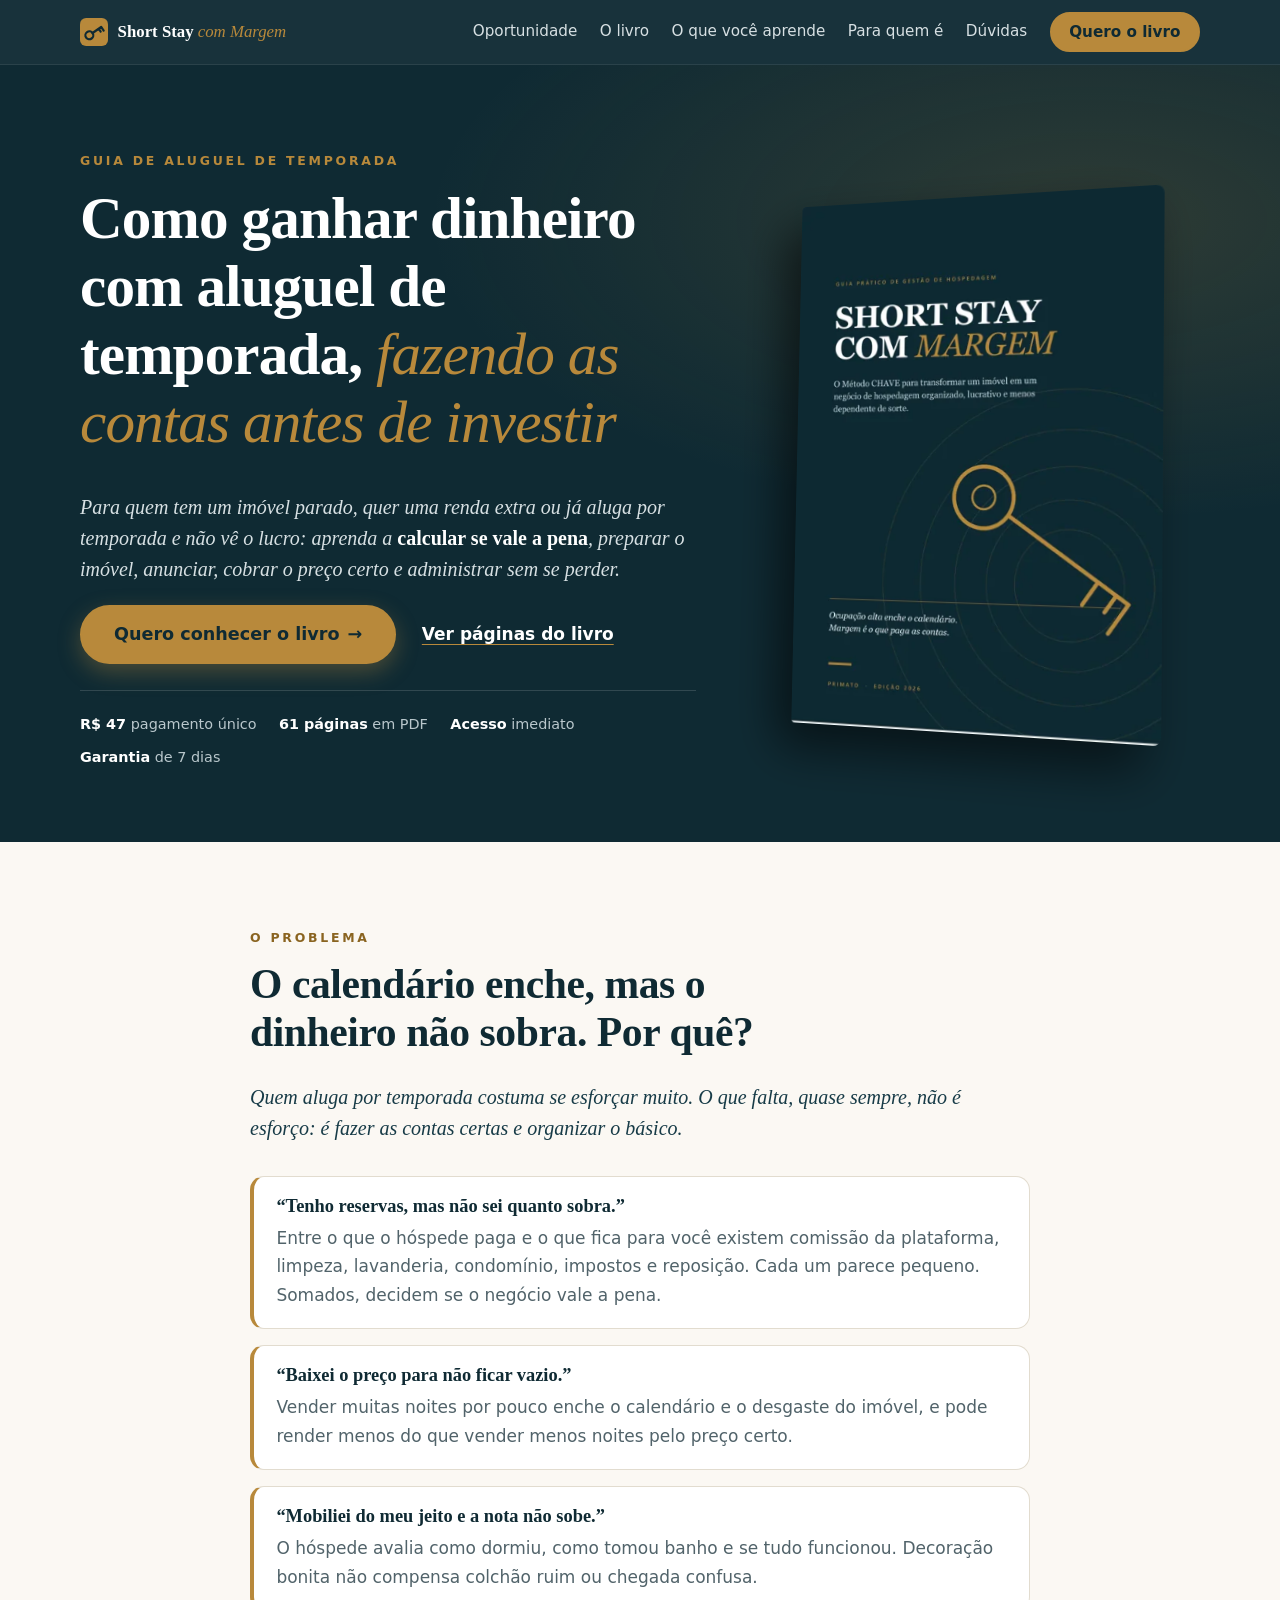
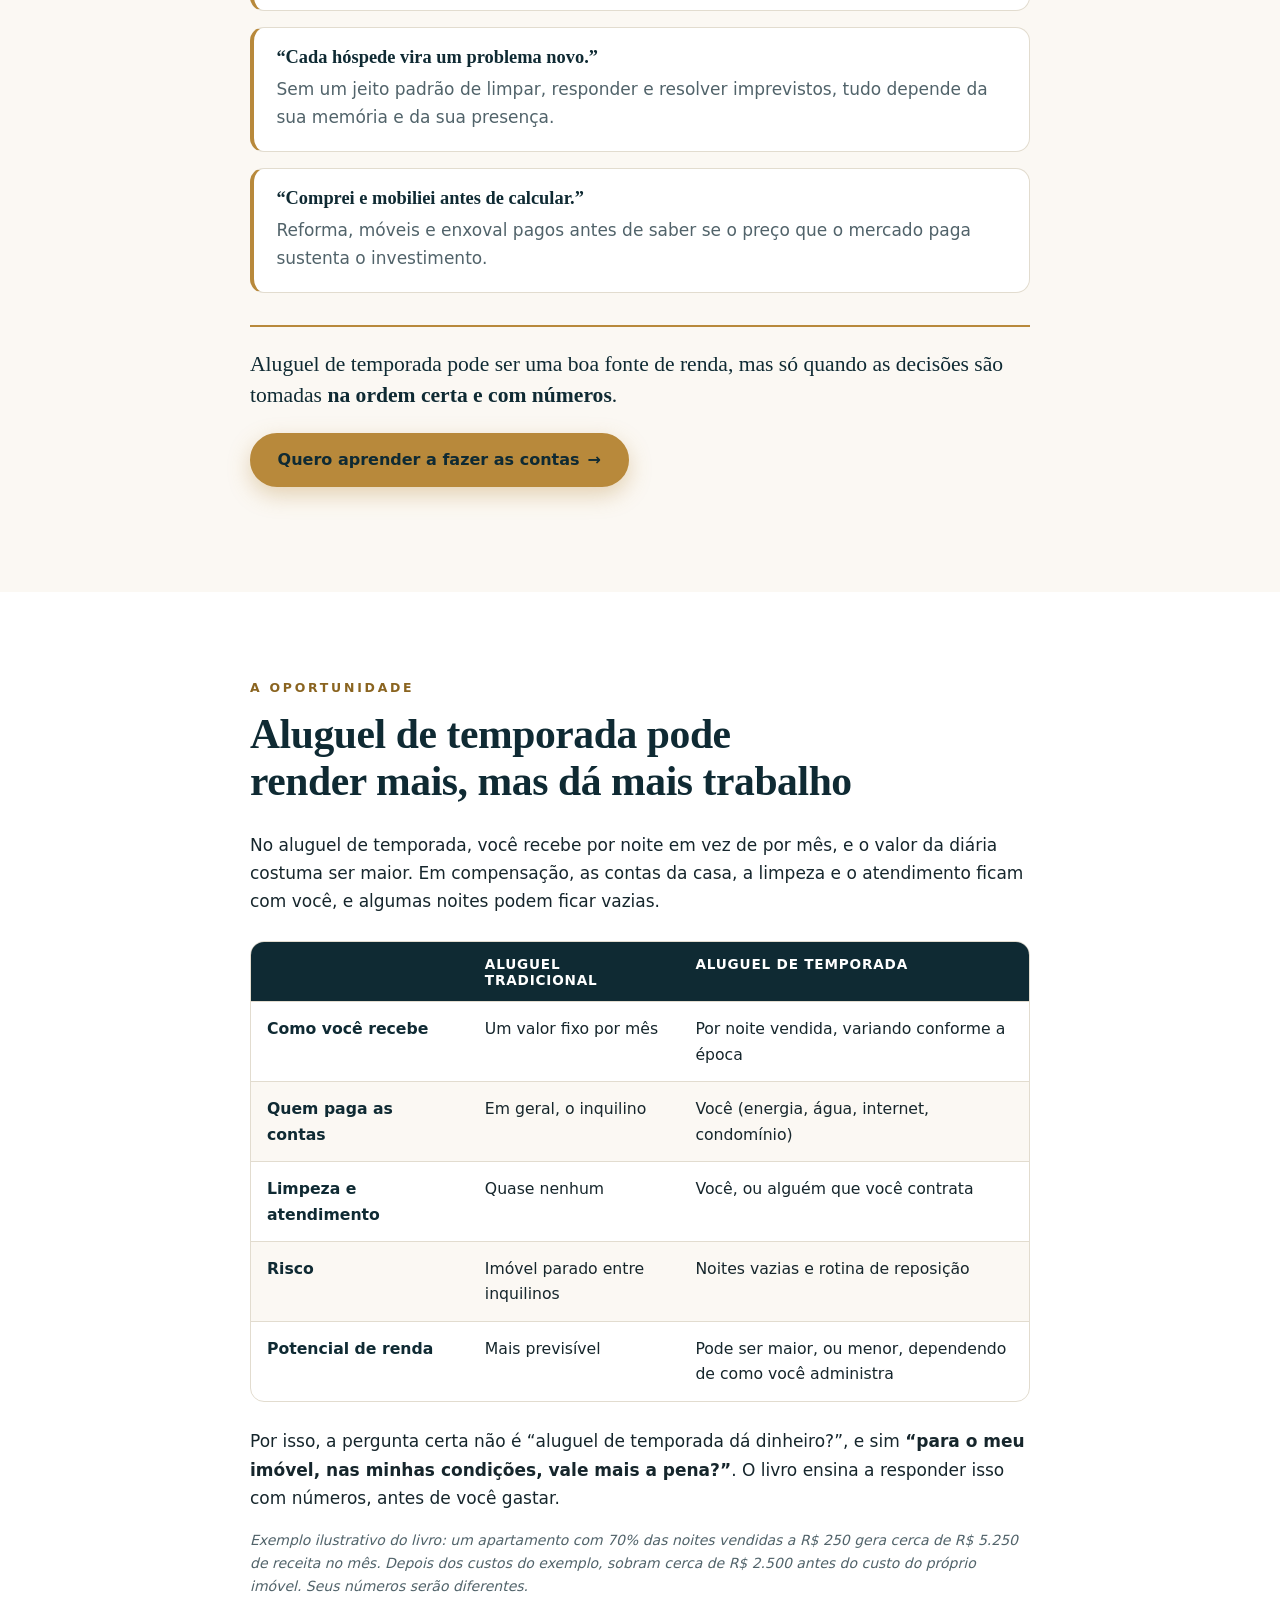
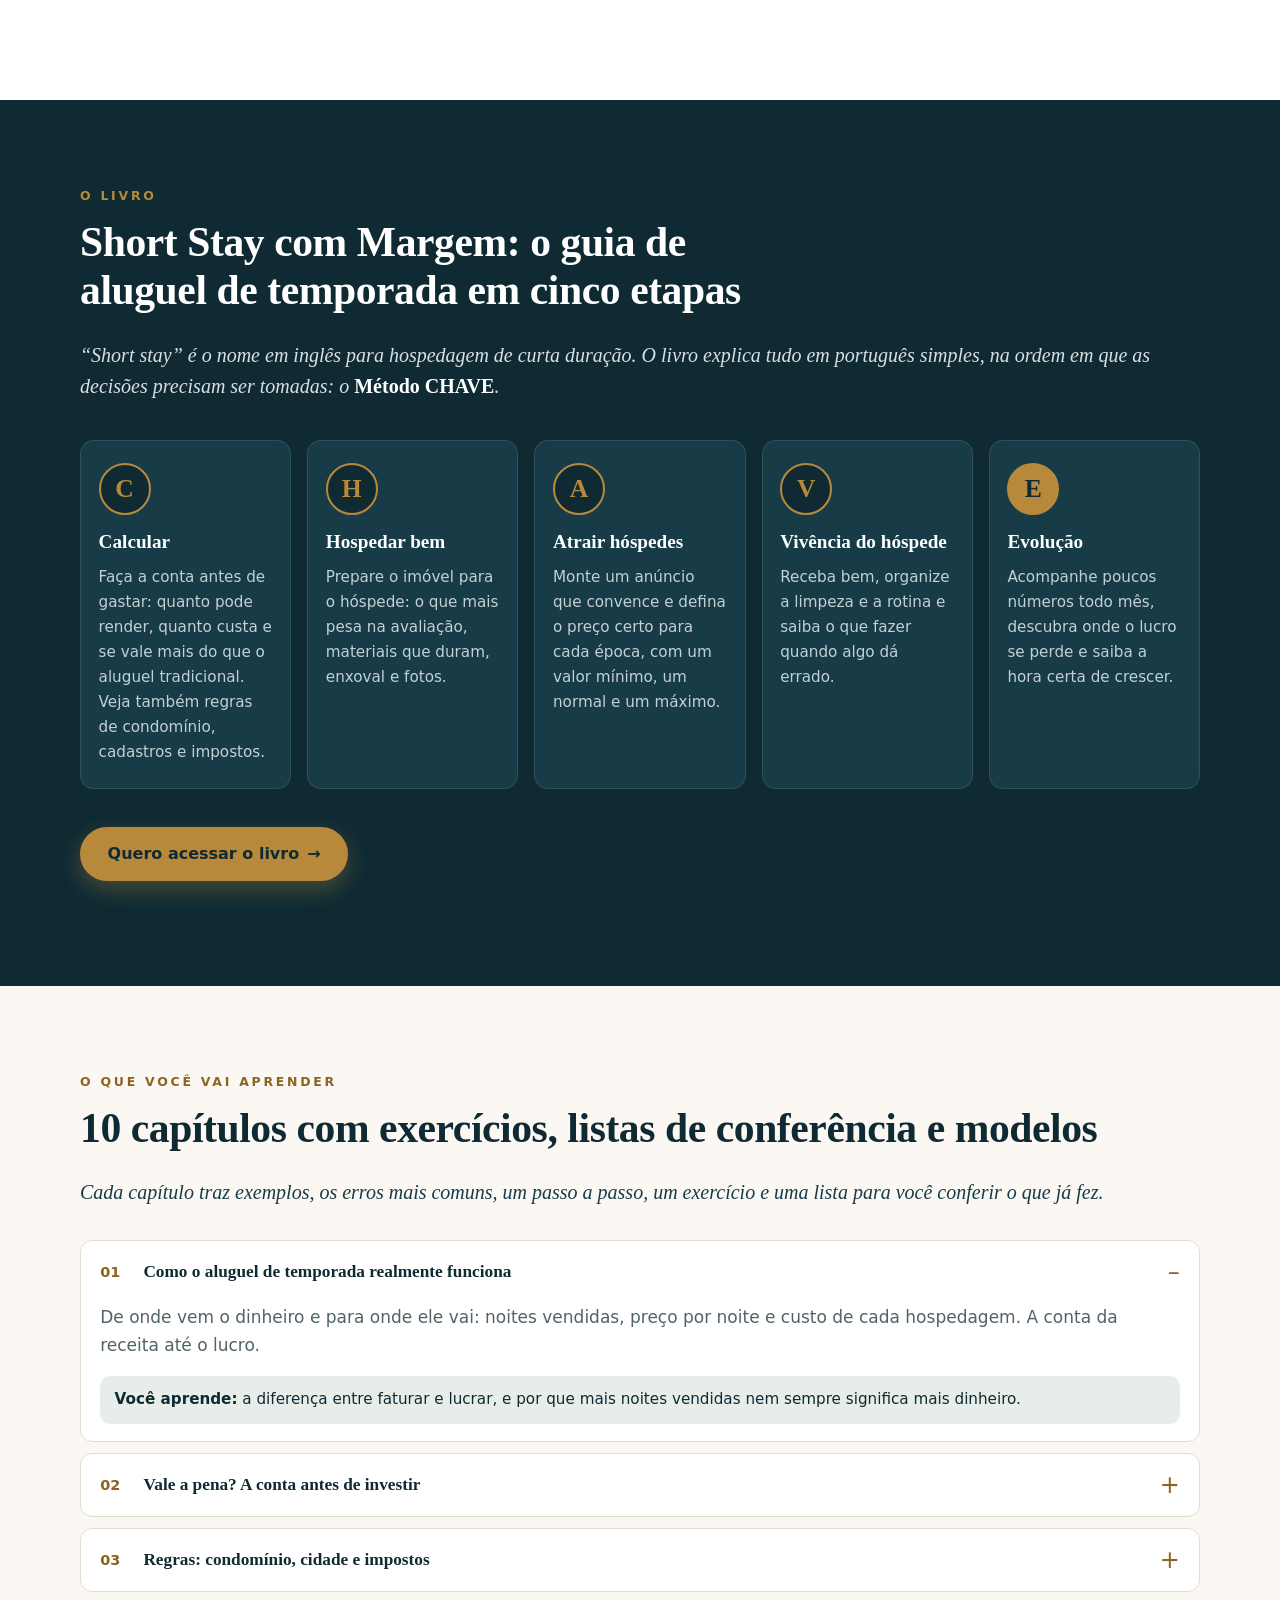
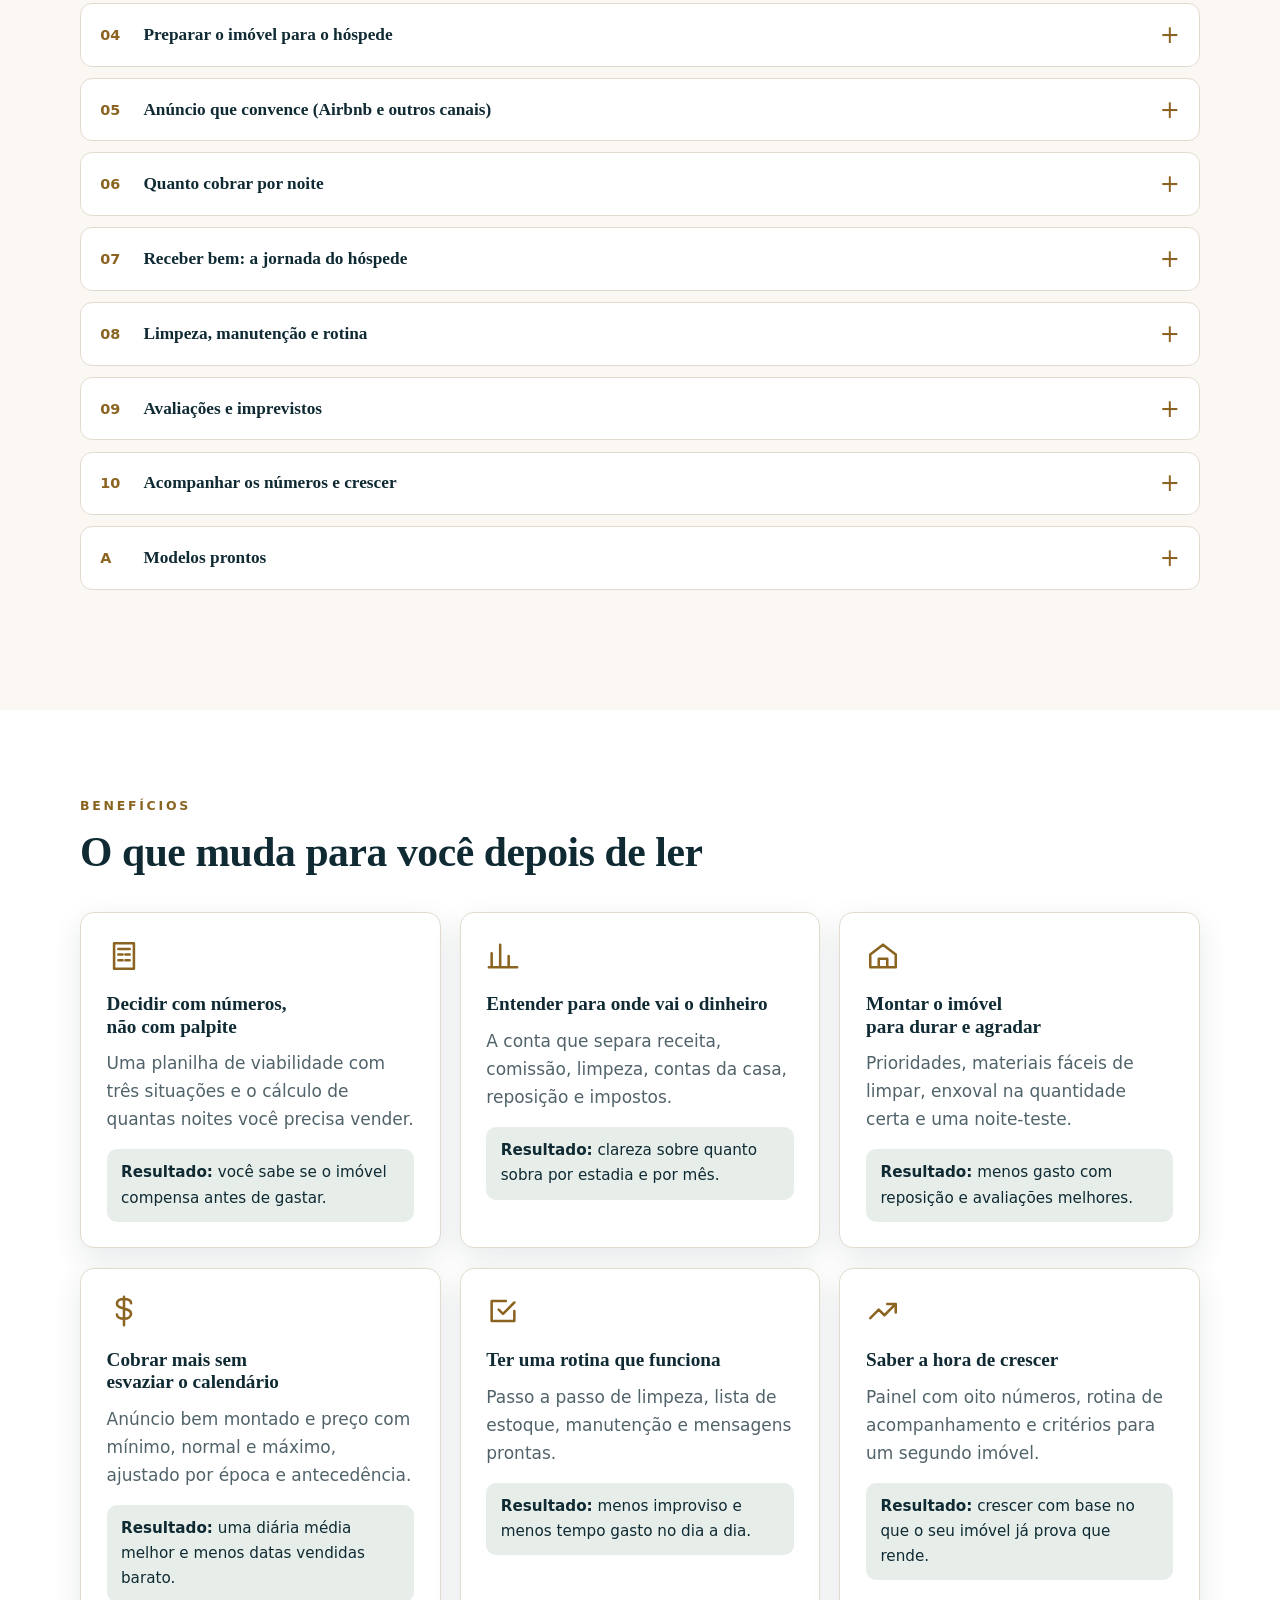
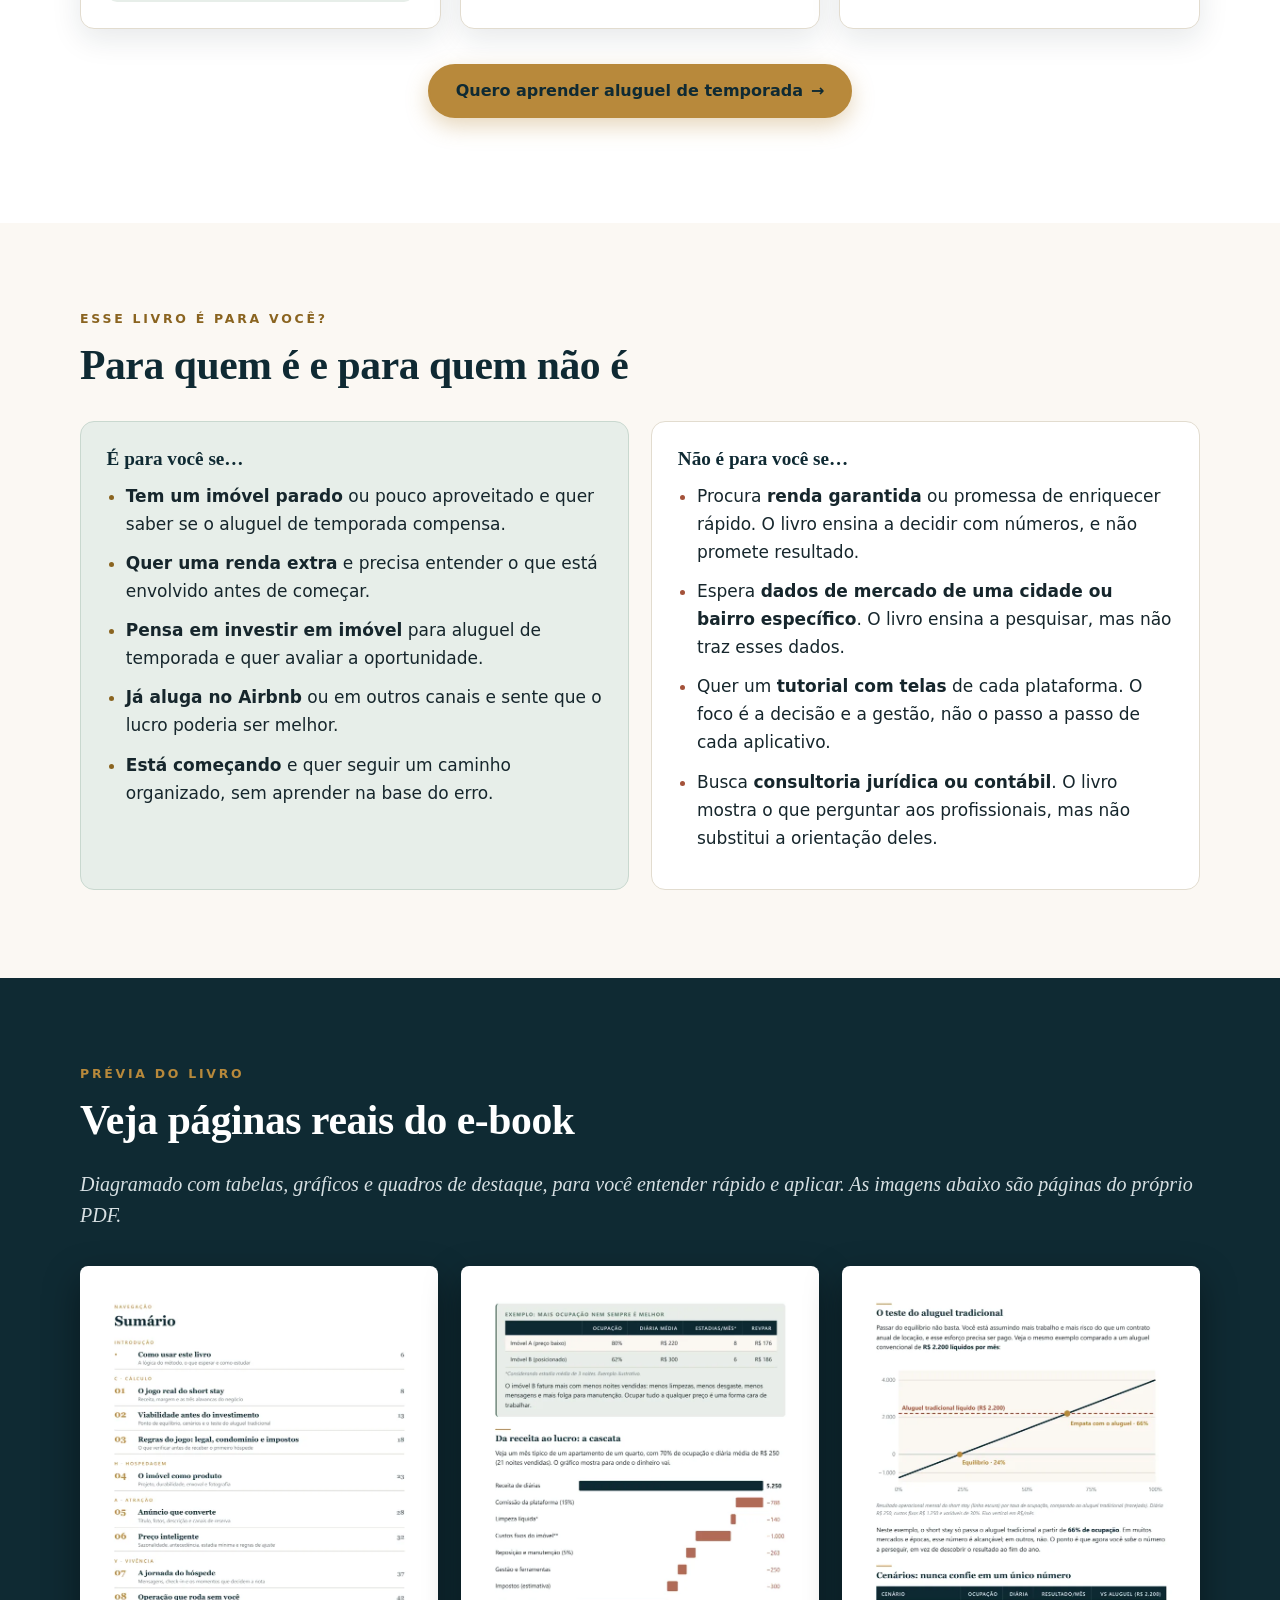
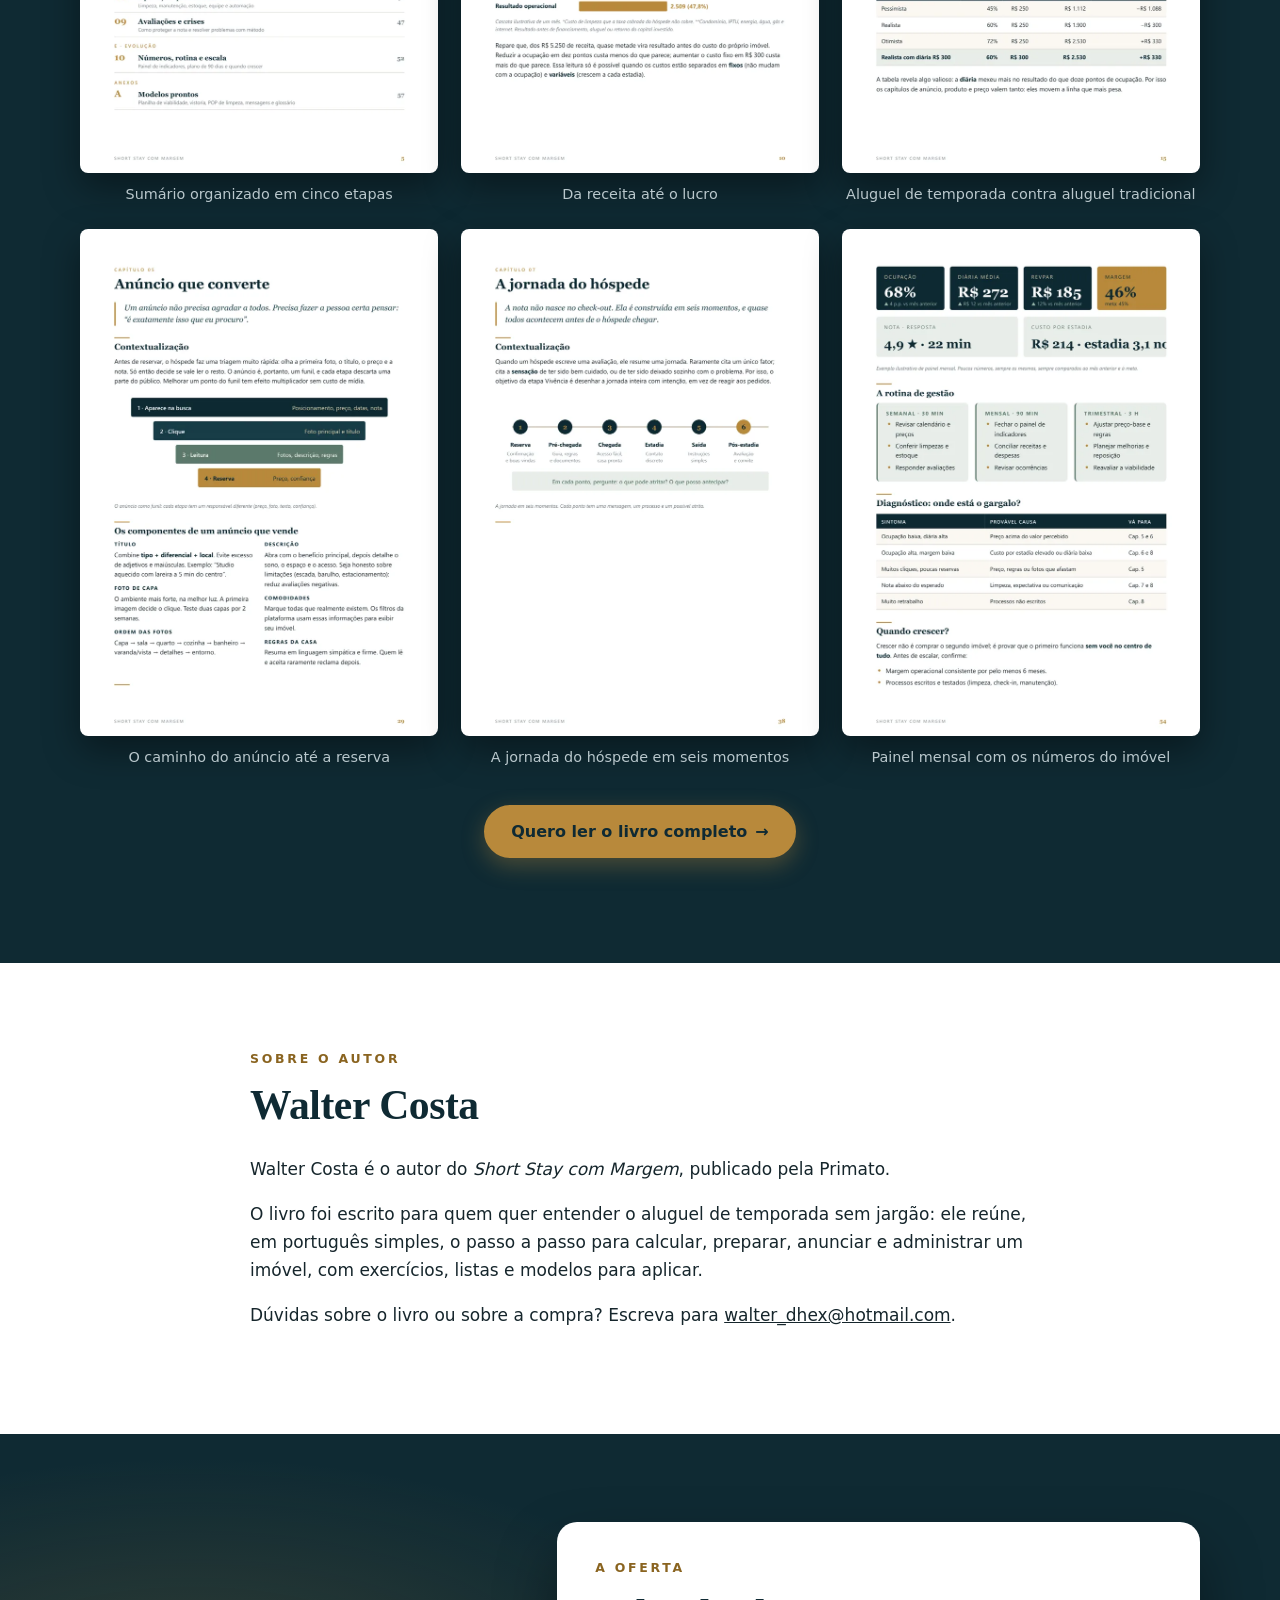
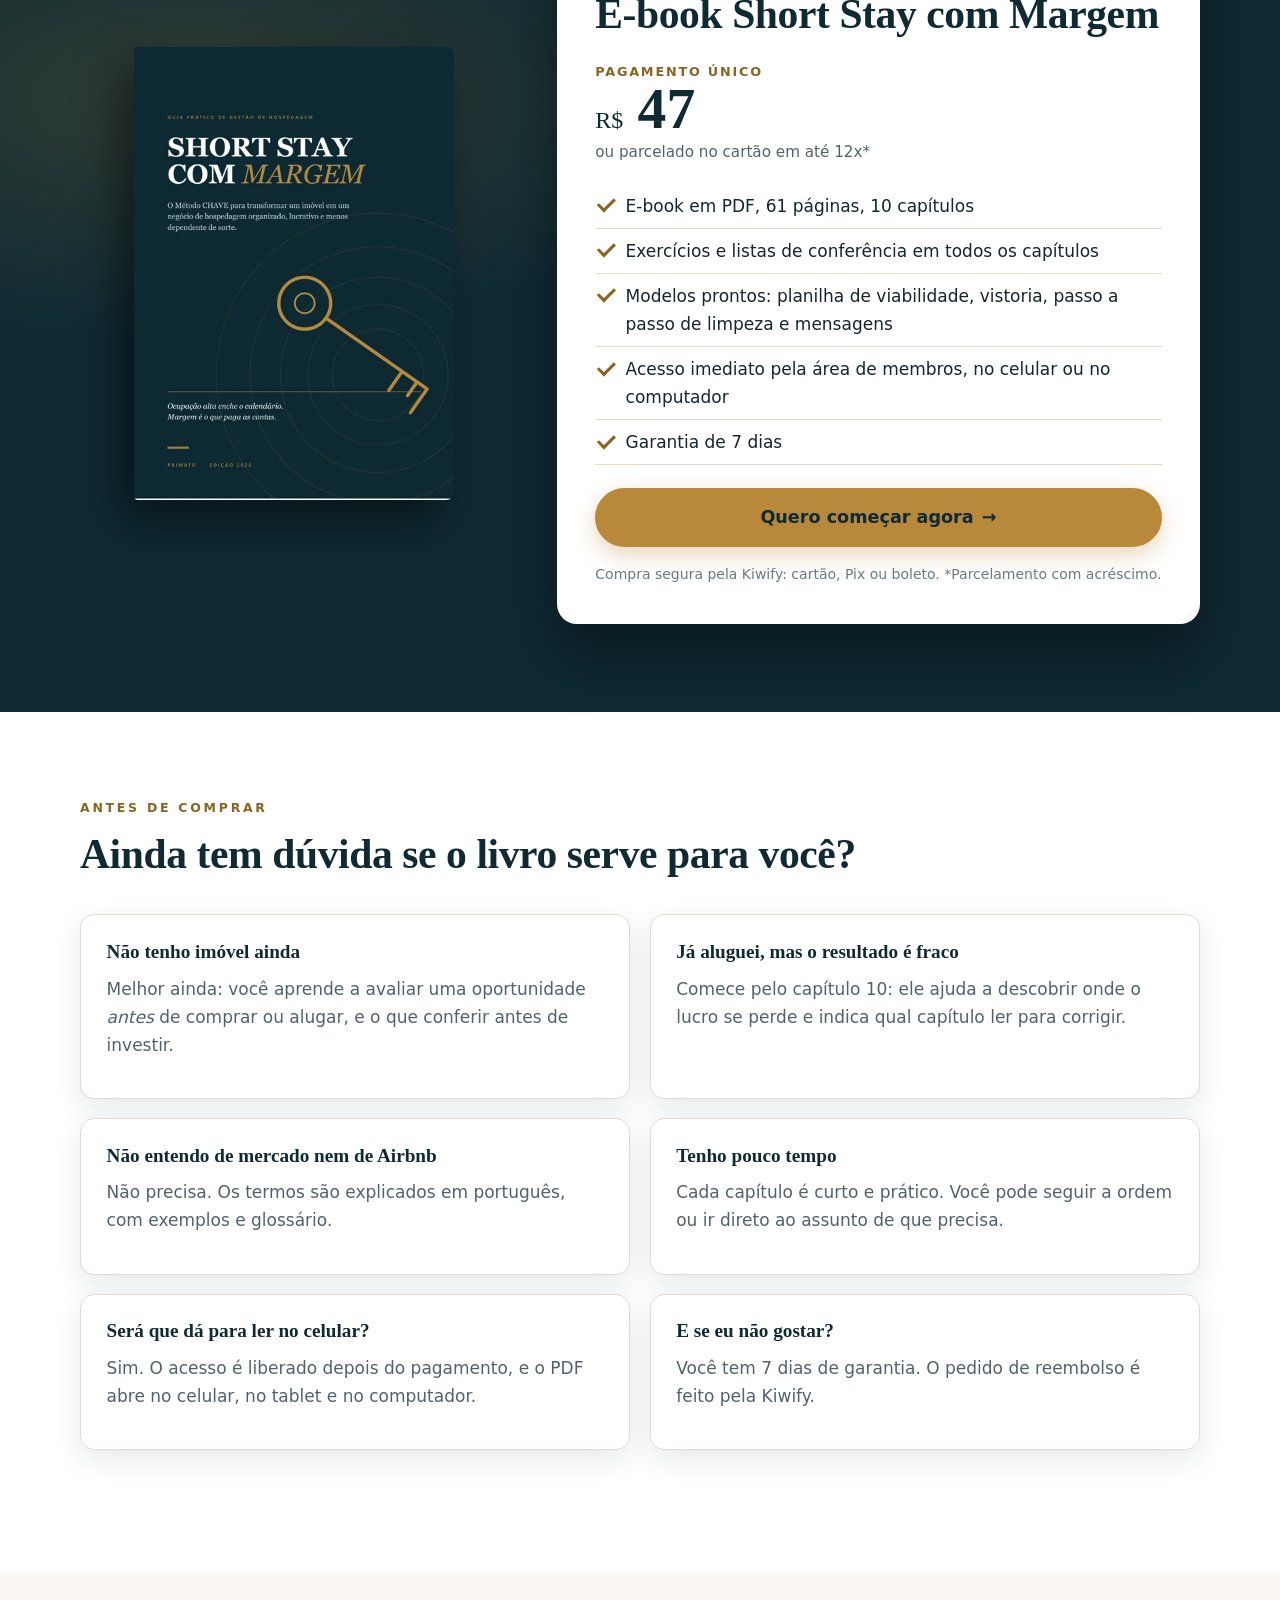
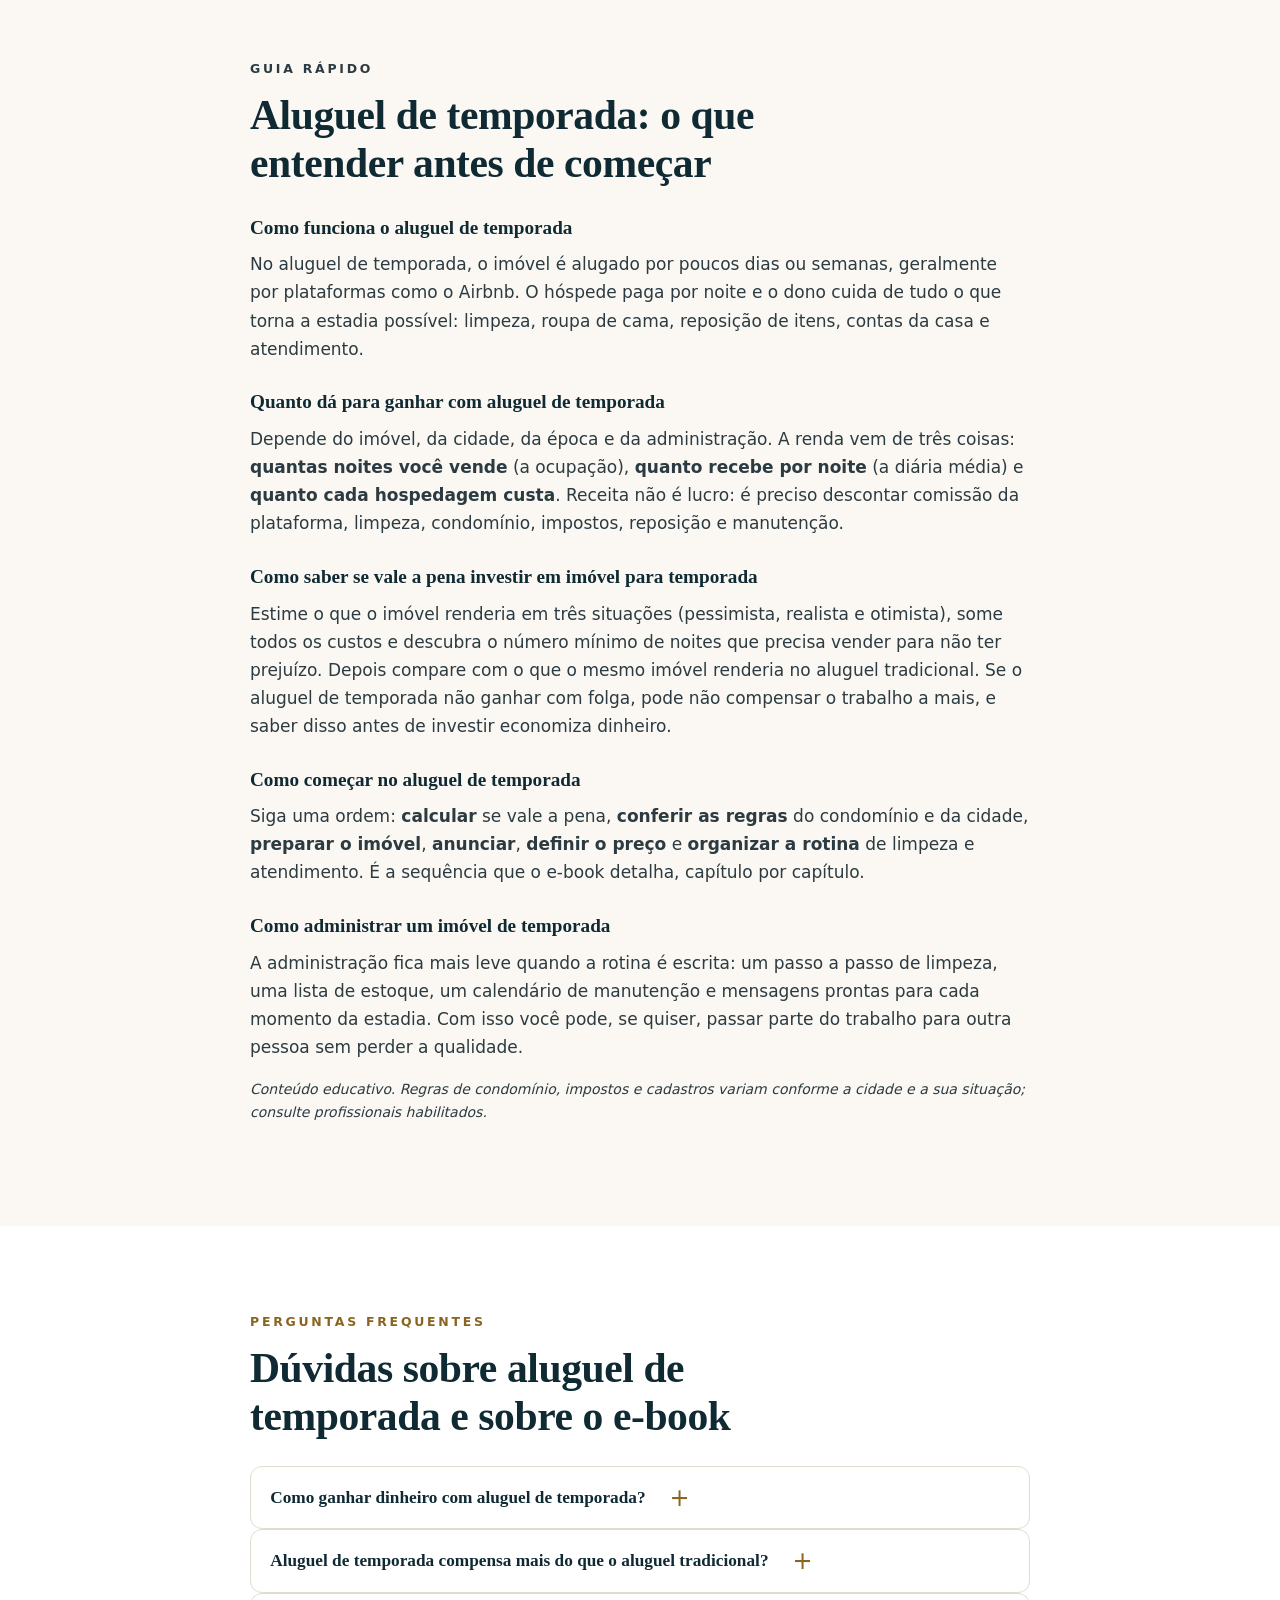
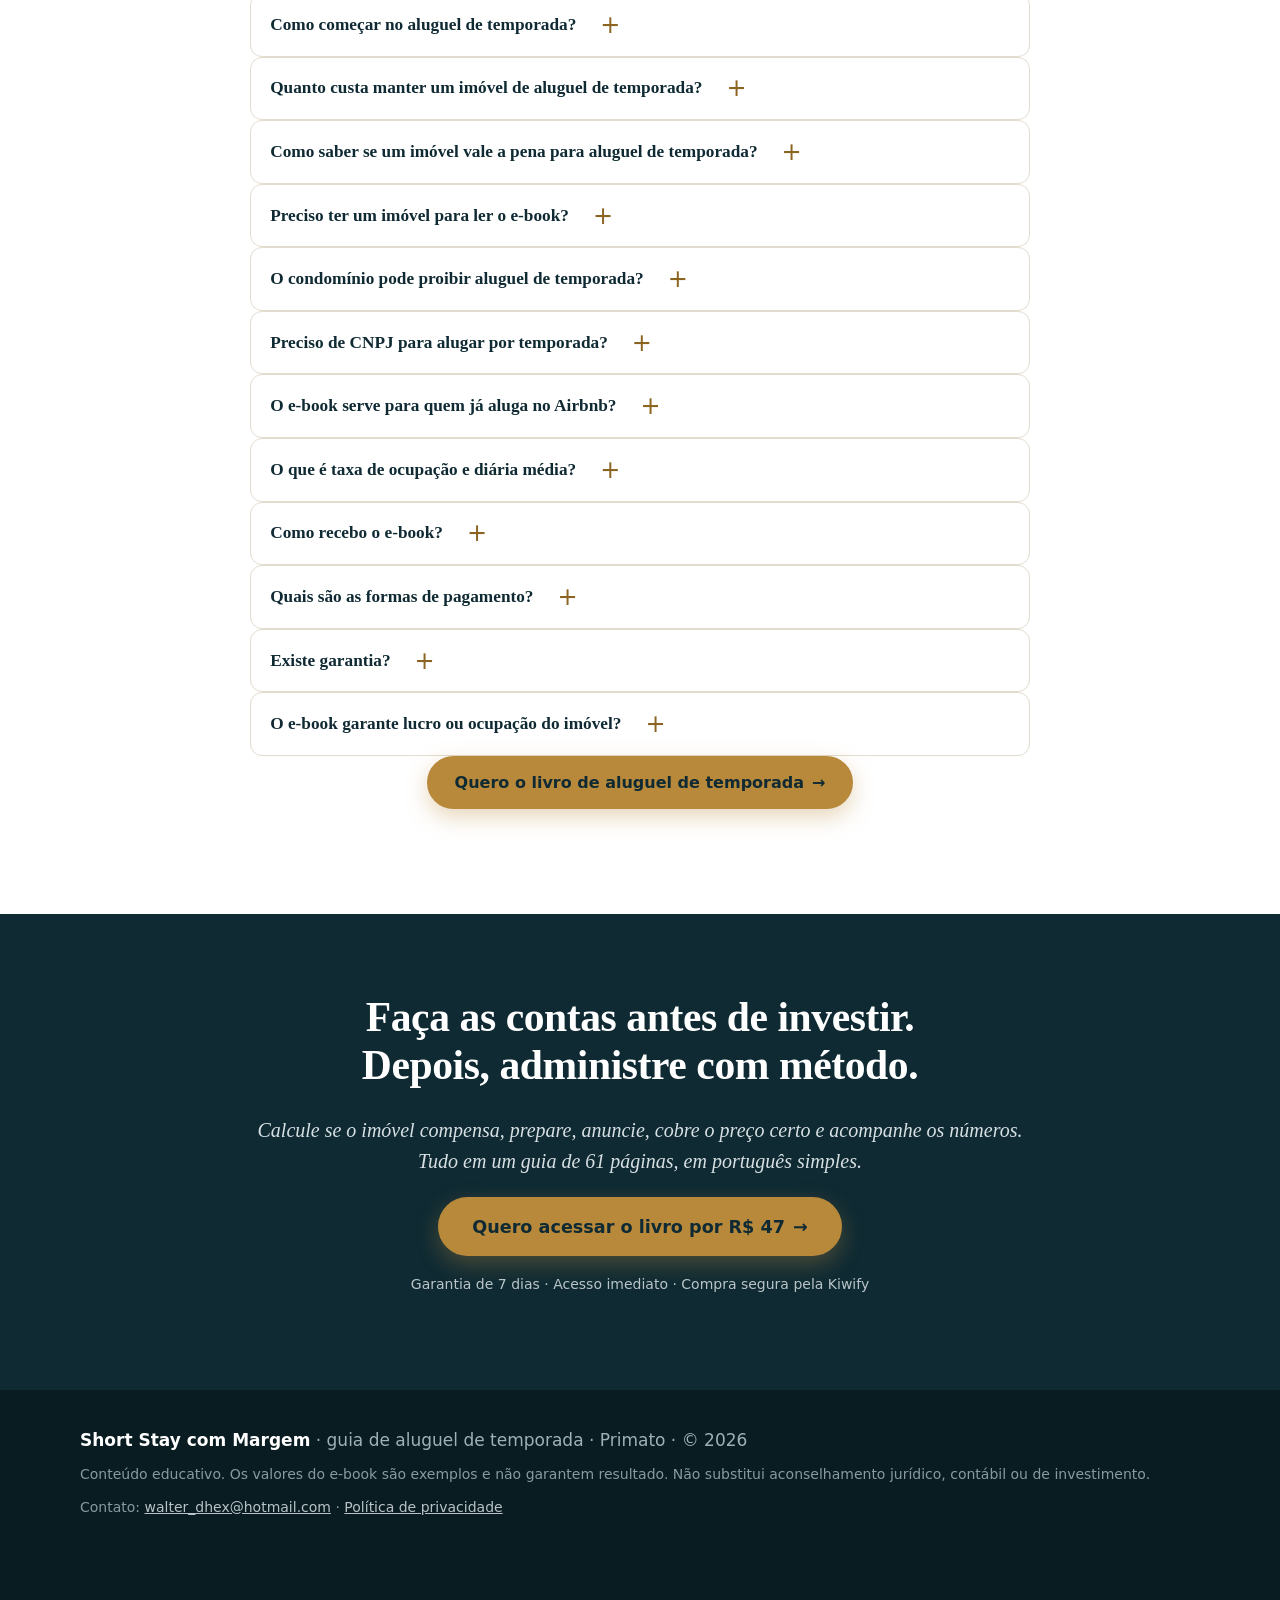
==== commit e1727f33: "Add files via upload" ====
--- a/index.html
+++ b/index.html
@@ -1,414 +1,417 @@
-<!doctype html>
-<html lang="pt-BR">
-<head>
-<meta charset="utf-8">
-<meta name="viewport" content="width=device-width, initial-scale=1">
-<title>Aluguel de Temporada: como ganhar dinheiro com imóvel</title>
-<meta name="description" content="Guia em PDF de aluguel de temporada: calcule se vale a pena, prepare o imóvel, anuncie no Airbnb, defina o preço e administre com lucro. 61 páginas.">
-<meta name="robots" content="index, follow, max-image-preview:large">
-<meta name="author" content="Walter Costa">
-<meta name="theme-color" content="#0f2a33">
-<link rel="canonical" href="https://waltercosta3528.github.io/short-stay-com-margem/">
-
-<link rel="icon" href="favicon/favicon.svg" type="image/svg+xml">
-<link rel="icon" href="favicon/favicon-32.png" sizes="32x32" type="image/png">
-<link rel="apple-touch-icon" href="favicon/apple-touch-icon.png">
-
-<meta property="og:type" content="book">
-<meta property="og:locale" content="pt_BR">
-<meta property="og:site_name" content="Short Stay com Margem">
-<meta property="og:title" content="Aluguel de temporada: como ganhar dinheiro com imóvel, fazendo as contas antes">
-<meta property="og:description" content="Guia em PDF para quem quer transformar um imóvel em renda com aluguel de temporada: calcular, preparar, anunciar, cobrar o preço certo e administrar.">
-<meta property="og:url" content="https://waltercosta3528.github.io/short-stay-com-margem/">
-<meta property="og:image" content="https://waltercosta3528.github.io/short-stay-com-margem/assets/images/og-image.jpg">
-<meta property="og:image:width" content="1200">
-<meta property="og:image:height" content="630">
-<meta property="og:image:alt" content="Capa do e-book Short Stay com Margem, guia de aluguel de temporada">
-<meta name="twitter:card" content="summary_large_image">
-<meta name="twitter:title" content="Aluguel de temporada: como ganhar dinheiro com imóvel, fazendo as contas antes">
-<meta name="twitter:description" content="Guia em PDF para quem quer transformar um imóvel em renda com aluguel de temporada.">
-<meta name="twitter:image" content="https://waltercosta3528.github.io/short-stay-com-margem/assets/images/og-image.jpg">
-
-<link rel="preload" as="image" href="assets/images/capa-480.webp" type="image/webp" fetchpriority="high">
-<link rel="stylesheet" href="style.css">
-
-<script type="application/ld+json">
-{
-  "@context": "https://schema.org",
-  "@graph": [
-    {
-      "@type": ["Book", "Product"],
-      "@id": "https://waltercosta3528.github.io/short-stay-com-margem/#livro",
-      "name": "Short Stay com Margem: guia de aluguel de temporada",
-      "alternativeHeadline": "Como ganhar dinheiro com aluguel de temporada, fazendo as contas antes de investir",
-      "description": "E-book em PDF de 61 páginas sobre aluguel de temporada: como calcular se um imóvel vale a pena, preparar o imóvel, anunciar, definir preço, receber hóspedes, organizar a rotina e acompanhar os números.",
-      "inLanguage": "pt-BR",
-      "bookFormat": "https://schema.org/EBook",
-      "numberOfPages": 61,
-      "image": "https://waltercosta3528.github.io/short-stay-com-margem/assets/images/capa-840.webp",
-      "url": "https://waltercosta3528.github.io/short-stay-com-margem/",
-      "author": { "@id": "https://waltercosta3528.github.io/short-stay-com-margem/#autor" },
-      "publisher": { "@id": "https://waltercosta3528.github.io/short-stay-com-margem/#primato" },
-      "offers": {
-        "@type": "Offer",
-        "price": "47.00",
-        "priceCurrency": "BRL",
-        "availability": "https://schema.org/InStock",
-        "url": "https://pay.kiwify.com.br/UiFhUNS"
-      }
-    },
-    {
-      "@type": "Person",
-      "@id": "https://waltercosta3528.github.io/short-stay-com-margem/#autor",
-      "name": "Walter Costa"
-    },
-    {
-      "@type": "Organization",
-      "@id": "https://waltercosta3528.github.io/short-stay-com-margem/#primato",
-      "name": "Primato",
-      "url": "https://waltercosta3528.github.io/short-stay-com-margem/"
-    },
-    {
-      "@type": "FAQPage",
-      "mainEntity": [
-        {"@type": "Question", "name": "Como ganhar dinheiro com aluguel de temporada?", "acceptedAnswer": {"@type": "Answer", "text": "A renda vem das noites que você vende, pelo preço que você cobra, menos tudo o que a hospedagem custa para acontecer. Por isso o caminho é: calcular se o imóvel vale a pena, prepará-lo para agradar o hóspede, anunciar bem, definir o preço certo para cada época e acompanhar os números todo mês. O e-book ensina cada etapa, com exemplos e modelos."}},
-        {"@type": "Question", "name": "Aluguel de temporada compensa mais do que o aluguel tradicional?", "acceptedAnswer": {"@type": "Answer", "text": "Depende do imóvel, da cidade, da época e de como você administra. O aluguel de temporada pode render mais por mês, mas também dá mais trabalho e tem mais custos e riscos, como noites vazias. O e-book mostra como comparar os dois com números antes de decidir."}},
-        {"@type": "Question", "name": "Como começar no aluguel de temporada?", "acceptedAnswer": {"@type": "Answer", "text": "Comece fazendo a conta: quanto o imóvel pode render e quanto custa mantê-lo. Depois verifique as regras do condomínio e da cidade, prepare o imóvel com o essencial (cama, banho e limpeza), crie o anúncio, defina o preço e organize a limpeza e o atendimento. O e-book segue exatamente essa ordem."}},
-        {"@type": "Question", "name": "Quanto custa manter um imóvel de aluguel de temporada?", "acceptedAnswer": {"@type": "Answer", "text": "Os custos mais comuns são a comissão da plataforma, a limpeza e a lavanderia, condomínio, IPTU, energia, água e internet, reposição de itens, manutenção, impostos e ferramentas de gestão. O e-book ensina a listar e separar esses custos para você descobrir quanto sobra de verdade."}},
-        {"@type": "Question", "name": "Como saber se um imóvel vale a pena para aluguel de temporada?", "acceptedAnswer": {"@type": "Answer", "text": "Estime o quanto você receberia em três situações (pessimista, realista e otimista), some todos os custos, descubra a ocupação mínima para não ter prejuízo e compare o resultado com o aluguel tradicional do mesmo imóvel. O capítulo 2 do e-book mostra esse cálculo passo a passo."}},
-        {"@type": "Question", "name": "Preciso ter um imóvel para ler o e-book?", "acceptedAnswer": {"@type": "Answer", "text": "Não. Quem ainda não tem imóvel pode usar o e-book para avaliar uma oportunidade antes de comprar ou alugar, e para saber o que verificar antes de investir."}},
-        {"@type": "Question", "name": "O condomínio pode proibir aluguel de temporada?", "acceptedAnswer": {"@type": "Answer", "text": "Depende da convenção e das decisões do condomínio, e o entendimento da Justiça muda com o tempo. Por isso o e-book orienta a ler a convenção e o regimento antes de comprar ou mobiliar o imóvel e a consultar um advogado. O conteúdo é educativo e não substitui consultoria jurídica."}},
-        {"@type": "Question", "name": "Preciso de CNPJ para alugar por temporada?", "acceptedAnswer": {"@type": "Answer", "text": "Depende do seu caso, do volume e da forma de tributação. O e-book explica o que levar ao contador para decidir, mas não substitui a orientação de um profissional contábil."}},
-        {"@type": "Question", "name": "O e-book serve para quem já aluga no Airbnb?", "acceptedAnswer": {"@type": "Answer", "text": "Sim. Quem já aluga encontra capítulos sobre preço, anúncio, avaliações, limpeza, rotina e indicadores, além de um diagnóstico para descobrir onde o lucro está se perdendo."}},
-        {"@type": "Question", "name": "O que é taxa de ocupação e diária média?", "acceptedAnswer": {"@type": "Answer", "text": "Taxa de ocupação é a porcentagem de noites que você conseguiu vender. Diária média é o valor médio que você recebeu por noite vendida. Juntas, mostram quanto o imóvel gera de receita antes de descontar os custos."}},
-        {"@type": "Question", "name": "Como recebo o e-book?", "acceptedAnswer": {"@type": "Answer", "text": "Depois da confirmação do pagamento, você recebe o acesso por e-mail e baixa o PDF pela área de membros da Kiwify, que funciona no computador e no celular."}},
-        {"@type": "Question", "name": "Quais são as formas de pagamento?", "acceptedAnswer": {"@type": "Answer", "text": "O pagamento é processado pela Kiwify, com cartão de crédito (parcelamento em até 12x, com acréscimo), Pix e boleto."}},
-        {"@type": "Question", "name": "Existe garantia?", "acceptedAnswer": {"@type": "Answer", "text": "Sim. A compra tem garantia de 7 dias, conforme o prazo legal de arrependimento. Se o e-book não for o que você esperava, peça o reembolso pela Kiwify dentro desse prazo."}},
-        {"@type": "Question", "name": "O e-book garante lucro ou ocupação do imóvel?", "acceptedAnswer": {"@type": "Answer", "text": "Não. Os números do livro são exemplos para ensinar o raciocínio. O resultado de cada imóvel depende da cidade, da época, do condomínio, do que você oferece ao hóspede e de como administra."}}
-      ]
-    }
-  ]
-}
-</script>
-</head>
-<body>
-<a class="skip" href="#conteudo">Pular para o conteúdo</a>
-
-<header class="top" id="topo">
-  <div class="wrap top__in">
-    <a class="logo" href="#topo" aria-label="Short Stay com Margem, início">
-      <svg width="28" height="28" viewBox="0 0 64 64" aria-hidden="true"><rect width="64" height="64" rx="14" fill="#b8893b"/><g fill="none" stroke="#0f2a33" stroke-width="5" stroke-linecap="round" stroke-linejoin="round" transform="rotate(-35 32 32)"><circle cx="19" cy="32" r="9"/><path d="M28 32H52M45 32v8M52 32v10"/></g></svg>
-      <span>Short Stay <em>com Margem</em></span>
-    </a>
-    <button class="menu-btn" aria-expanded="false" aria-controls="nav" aria-label="Abrir menu"><span></span><span></span><span></span></button>
-    <nav id="nav" class="nav" aria-label="Principal">
-      <a href="#oportunidade">Oportunidade</a>
-      <a href="#livro">O livro</a>
-      <a href="#conteudo-livro">O que você aprende</a>
-      <a href="#para-quem">Para quem é</a>
-      <a href="#faq">Dúvidas</a>
-      <a class="btn btn--sm" href="https://pay.kiwify.com.br/UiFhUNS" data-buy="nav">Quero o livro</a>
-    </nav>
-  </div>
-</header>
-
-<main id="conteudo">
-
-<!-- 1 · HERO -->
-<section class="hero" aria-labelledby="h1">
-  <div class="wrap hero__in">
-    <div class="hero__txt">
-      <p class="eyebrow">Guia de aluguel de temporada</p>
-      <h1 id="h1">Como ganhar dinheiro com aluguel de temporada, <span>fazendo as contas antes de investir</span></h1>
-      <p class="lead">Para quem tem um imóvel parado, quer uma renda extra ou já aluga por temporada e não vê o lucro: aprenda a <strong>calcular se vale a pena</strong>, preparar o imóvel, anunciar, cobrar o preço certo e administrar sem se perder.</p>
-      <div class="cta-row">
-        <a class="btn btn--lg" href="https://pay.kiwify.com.br/UiFhUNS" data-buy="hero">Quero conhecer o livro <span aria-hidden="true">→</span></a>
-        <a class="link-arrow" href="#previa">Ver páginas do livro</a>
-      </div>
-      <ul class="trust" aria-label="Informações da compra">
-        <li><b>R$ 47</b> pagamento único</li>
-        <li><b>61 páginas</b> em PDF</li>
-        <li><b>Acesso</b> imediato</li>
-        <li><b>Garantia</b> de 7 dias</li>
-      </ul>
-    </div>
-    <div class="hero__img">
-      <div class="book">
-        <img src="assets/images/capa-480.webp" srcset="assets/images/capa-480.webp 480w, assets/images/capa-840.webp 840w" sizes="(max-width: 700px) 62vw, 380px" width="480" height="679" alt="Capa do e-book Short Stay com Margem, guia de aluguel de temporada" fetchpriority="high" decoding="async">
-      </div>
-    </div>
-  </div>
-</section>
-
-<!-- 2 · PROBLEMA -->
-<section class="sec sec--paper" id="problema" aria-labelledby="h-problema">
-  <div class="wrap narrow">
-    <p class="eyebrow eyebrow--dark">O problema</p>
-    <h2 id="h-problema">O calendário enche, mas o dinheiro não sobra. Por quê?</h2>
-    <p class="lead lead--dark">Quem aluga por temporada costuma se esforçar muito. O que falta, quase sempre, não é esforço: é fazer as contas certas e organizar o básico.</p>
-    <ul class="pain">
-      <li><h3>“Tenho reservas, mas não sei quanto sobra.”</h3><p>Entre o que o hóspede paga e o que fica para você existem comissão da plataforma, limpeza, lavanderia, condomínio, impostos e reposição. Cada um parece pequeno. Somados, decidem se o negócio vale a pena.</p></li>
-      <li><h3>“Baixei o preço para não ficar vazio.”</h3><p>Vender muitas noites por pouco enche o calendário e o desgaste do imóvel, e pode render menos do que vender menos noites pelo preço certo.</p></li>
-      <li><h3>“Mobiliei do meu jeito e a nota não sobe.”</h3><p>O hóspede avalia como dormiu, como tomou banho e se tudo funcionou. Decoração bonita não compensa colchão ruim ou chegada confusa.</p></li>
-      <li><h3>“Cada hóspede vira um problema novo.”</h3><p>Sem um jeito padrão de limpar, responder e resolver imprevistos, tudo depende da sua memória e da sua presença.</p></li>
-      <li><h3>“Comprei e mobiliei antes de calcular.”</h3><p>Reforma, móveis e enxoval pagos antes de saber se o preço que o mercado paga sustenta o investimento.</p></li>
-    </ul>
-    <p class="punch">Aluguel de temporada pode ser uma boa fonte de renda, mas só quando as decisões são tomadas <strong>na ordem certa e com números</strong>.</p>
-    <p><a class="btn" href="https://pay.kiwify.com.br/UiFhUNS" data-buy="problema">Quero aprender a fazer as contas <span aria-hidden="true">→</span></a></p>
-  </div>
-</section>
-
-<!-- 3 · OPORTUNIDADE -->
-<section class="sec" id="oportunidade" aria-labelledby="h-op">
-  <div class="wrap narrow">
-    <p class="eyebrow eyebrow--dark">A oportunidade</p>
-    <h2 id="h-op">Aluguel de temporada pode render mais, mas dá mais trabalho</h2>
-    <p>No aluguel de temporada, você recebe por noite em vez de por mês, e o valor da diária costuma ser maior. Em compensação, as contas da casa, a limpeza e o atendimento ficam com você, e algumas noites podem ficar vazias.</p>
-    <div class="tablewrap">
-      <table class="cmp">
-        <caption class="sr">Comparação entre aluguel tradicional e aluguel de temporada</caption>
-        <thead><tr><th scope="col"></th><th scope="col">Aluguel tradicional</th><th scope="col">Aluguel de temporada</th></tr></thead>
-        <tbody>
-          <tr><th scope="row">Como você recebe</th><td>Um valor fixo por mês</td><td>Por noite vendida, variando conforme a época</td></tr>
-          <tr><th scope="row">Quem paga as contas</th><td>Em geral, o inquilino</td><td>Você (energia, água, internet, condomínio)</td></tr>
-          <tr><th scope="row">Limpeza e atendimento</th><td>Quase nenhum</td><td>Você, ou alguém que você contrata</td></tr>
-          <tr><th scope="row">Risco</th><td>Imóvel parado entre inquilinos</td><td>Noites vazias e rotina de reposição</td></tr>
-          <tr><th scope="row">Potencial de renda</th><td>Mais previsível</td><td>Pode ser maior, ou menor, dependendo de como você administra</td></tr>
-        </tbody>
-      </table>
-    </div>
-    <p>Por isso, a pergunta certa não é “aluguel de temporada dá dinheiro?”, e sim <strong>“para o meu imóvel, nas minhas condições, vale mais a pena?”</strong>. O livro ensina a responder isso com números, antes de você gastar.</p>
-    <p class="note">Exemplo ilustrativo do livro: um apartamento com 70% das noites vendidas a R$ 250 gera cerca de R$ 5.250 de receita no mês. Depois dos custos do exemplo, sobram cerca de R$ 2.500 antes do custo do próprio imóvel. Seus números serão diferentes.</p>
-  </div>
-</section>
-
-<!-- 4 · APRESENTAÇÃO DO LIVRO -->
-<section class="sec sec--dark" id="livro" aria-labelledby="h-livro">
-  <div class="wrap">
-    <p class="eyebrow">O livro</p>
-    <h2 id="h-livro">Short Stay com Margem: o guia de aluguel de temporada em cinco etapas</h2>
-    <p class="lead">“Short stay” é o nome em inglês para hospedagem de curta duração. O livro explica tudo em português simples, na ordem em que as decisões precisam ser tomadas: o <strong>Método CHAVE</strong>.</p>
-    <ol class="chave">
-      <li><span class="chave__l">C</span><h3>Calcular</h3><p>Faça a conta antes de gastar: quanto pode render, quanto custa e se vale mais do que o aluguel tradicional. Veja também regras de condomínio, cadastros e impostos.</p></li>
-      <li><span class="chave__l">H</span><h3>Hospedar bem</h3><p>Prepare o imóvel para o hóspede: o que mais pesa na avaliação, materiais que duram, enxoval e fotos.</p></li>
-      <li><span class="chave__l">A</span><h3>Atrair hóspedes</h3><p>Monte um anúncio que convence e defina o preço certo para cada época, com um valor mínimo, um normal e um máximo.</p></li>
-      <li><span class="chave__l">V</span><h3>Vivência do hóspede</h3><p>Receba bem, organize a limpeza e a rotina e saiba o que fazer quando algo dá errado.</p></li>
-      <li><span class="chave__l chave__l--on">E</span><h3>Evolução</h3><p>Acompanhe poucos números todo mês, descubra onde o lucro se perde e saiba a hora certa de crescer.</p></li>
-    </ol>
-    <p><a class="btn" href="https://pay.kiwify.com.br/UiFhUNS" data-buy="livro">Quero acessar o livro <span aria-hidden="true">→</span></a></p>
-  </div>
-</section>
-
-<!-- 5 · O QUE VAI APRENDER -->
-<section class="sec sec--paper" id="conteudo-livro" aria-labelledby="h-cont">
-  <div class="wrap">
-    <p class="eyebrow eyebrow--dark">O que você vai aprender</p>
-    <h2 id="h-cont">10 capítulos com exercícios, listas de conferência e modelos</h2>
-    <p class="lead lead--dark">Cada capítulo traz exemplos, os erros mais comuns, um passo a passo, um exercício e uma lista para você conferir o que já fez.</p>
-    <div class="chapters">
-      <details class="chap" open><summary><span>01</span> Como o aluguel de temporada realmente funciona</summary><p>De onde vem o dinheiro e para onde ele vai: noites vendidas, preço por noite e custo de cada hospedagem. A conta da receita até o lucro.</p><p class="chap__l"><b>Você aprende:</b> a diferença entre faturar e lucrar, e por que mais noites vendidas nem sempre significa mais dinheiro.</p></details>
-      <details class="chap"><summary><span>02</span> Vale a pena? A conta antes de investir</summary><p>O estudo de viabilidade: investimento inicial, receita em três situações, custos fixos e variáveis e comparação com o aluguel tradicional.</p><p class="chap__l"><b>Você aprende:</b> a descobrir quantas noites precisa vender para não ter prejuízo e a decidir com uma regra simples de “vai ou não vai”.</p></details>
-      <details class="chap"><summary><span>03</span> Regras: condomínio, cidade e impostos</summary><p>O que verificar antes do primeiro hóspede: condomínio, tipo de locação, cadastros, tributos e dados dos hóspedes.</p><p class="chap__l"><b>Você aprende:</b> o mapa de perguntas para levar ao advogado, ao contador e à prefeitura.</p></details>
-      <details class="chap"><summary><span>04</span> Preparar o imóvel para o hóspede</summary><p>O que mais pesa na experiência, materiais para uso intenso, enxoval, fotos e a noite-teste.</p><p class="chap__l"><b>Você aprende:</b> a gastar primeiro no que importa: sono, banho e limpeza.</p></details>
-      <details class="chap"><summary><span>05</span> Anúncio que convence (Airbnb e outros canais)</summary><p>Título, fotos, descrição, regras da casa e onde anunciar, incluindo reservas diretas.</p><p class="chap__l"><b>Você aprende:</b> a montar um anúncio que faz a pessoa certa clicar e reservar.</p></details>
-      <details class="chap"><summary><span>06</span> Quanto cobrar por noite</summary><p>Como o preço muda com a época, o dia da semana, a antecedência, os eventos e a concorrência.</p><p class="chap__l"><b>Você aprende:</b> a definir preço mínimo, normal e máximo e regras para ajustar sem entrar em pânico.</p></details>
-      <details class="chap"><summary><span>07</span> Receber bem: a jornada do hóspede</summary><p>Os seis momentos da estadia, mensagens prontas e o guia da casa.</p><p class="chap__l"><b>Você aprende:</b> a eliminar problemas antes que virem avaliação ruim.</p></details>
-      <details class="chap"><summary><span>08</span> Limpeza, manutenção e rotina</summary><p>Limpeza, enxoval, estoque, manutenção, atendimento e o que automatizar.</p><p class="chap__l"><b>Você aprende:</b> um passo a passo de limpeza e quando vale contratar ajuda.</p></details>
-      <details class="chap"><summary><span>09</span> Avaliações e imprevistos</summary><p>Como a nota funciona e um roteiro para resolver reclamações e problemas.</p><p class="chap__l"><b>Você aprende:</b> a responder avaliações e a agir quando algo dá errado.</p></details>
-      <details class="chap"><summary><span>10</span> Acompanhar os números e crescer</summary><p>Os oito indicadores essenciais, a rotina de gestão, o diagnóstico por sintoma e o plano de 90 dias.</p><p class="chap__l"><b>Você aprende:</b> a montar seu painel mensal e a decidir quando pensar em um segundo imóvel.</p></details>
-      <details class="chap"><summary><span>A</span> Modelos prontos</summary><p>Planilha de viabilidade para imprimir, vistoria do imóvel, passo a passo de limpeza, mensagens para hóspedes e glossário.</p></details>
-    </div>
-  </div>
-</section>
-
-<!-- 6 · BENEFÍCIOS -->
-<section class="sec" id="beneficios" aria-labelledby="h-benef">
-  <div class="wrap">
-    <p class="eyebrow eyebrow--dark">Benefícios</p>
-    <h2 id="h-benef">O que muda para você depois de ler</h2>
-    <div class="cards">
-      <article class="card"><svg class="ico" viewBox="0 0 24 24" aria-hidden="true"><path d="M5 3h14v18H5zM8 7h8M8 11h3M13 11h3M8 15h3M13 15h3"/></svg><h3>Decidir com números, não com palpite</h3><p>Uma planilha de viabilidade com três situações e o cálculo de quantas noites você precisa vender.</p><p class="card__r"><b>Resultado:</b> você sabe se o imóvel compensa antes de gastar.</p></article>
-      <article class="card"><svg class="ico" viewBox="0 0 24 24" aria-hidden="true"><path d="M4 20V10M10 20V4M16 20v-8M22 20H2"/></svg><h3>Entender para onde vai o dinheiro</h3><p>A conta que separa receita, comissão, limpeza, contas da casa, reposição e impostos.</p><p class="card__r"><b>Resultado:</b> clareza sobre quanto sobra por estadia e por mês.</p></article>
-      <article class="card"><svg class="ico" viewBox="0 0 24 24" aria-hidden="true"><path d="M3 11l9-7 9 7v9H3zM9 20v-6h6v6"/></svg><h3>Montar o imóvel para durar e agradar</h3><p>Prioridades, materiais fáceis de limpar, enxoval na quantidade certa e uma noite-teste.</p><p class="card__r"><b>Resultado:</b> menos gasto com reposição e avaliações melhores.</p></article>
-      <article class="card"><svg class="ico" viewBox="0 0 24 24" aria-hidden="true"><path d="M12 2v20M17 6.5C17 4.5 14.8 3.5 12 3.5S7 4.7 7 6.8c0 4.4 10 2.4 10 7.2 0 2.2-2.2 3.5-5 3.5s-5-1.1-5-3"/></svg><h3>Cobrar mais sem esvaziar o calendário</h3><p>Anúncio bem montado e preço com mínimo, normal e máximo, ajustado por época e antecedência.</p><p class="card__r"><b>Resultado:</b> uma diária média melhor e menos datas vendidas barato.</p></article>
-      <article class="card"><svg class="ico" viewBox="0 0 24 24" aria-hidden="true"><path d="M9 11l3 3 8-8M20 12v7H4V5h10"/></svg><h3>Ter uma rotina que funciona</h3><p>Passo a passo de limpeza, lista de estoque, manutenção e mensagens prontas.</p><p class="card__r"><b>Resultado:</b> menos improviso e menos tempo gasto no dia a dia.</p></article>
-      <article class="card"><svg class="ico" viewBox="0 0 24 24" aria-hidden="true"><path d="M3 17l6-6 4 4 8-8M15 7h6v6"/></svg><h3>Saber a hora de crescer</h3><p>Painel com oito números, rotina de acompanhamento e critérios para um segundo imóvel.</p><p class="card__r"><b>Resultado:</b> crescer com base no que o seu imóvel já prova que rende.</p></article>
-    </div>
-    <p class="center"><a class="btn" href="https://pay.kiwify.com.br/UiFhUNS" data-buy="beneficios">Quero aprender aluguel de temporada <span aria-hidden="true">→</span></a></p>
-  </div>
-</section>
-
-<!-- 7+8 · PARA QUEM É / NÃO É -->
-<section class="sec sec--paper" id="para-quem" aria-labelledby="h-pq">
-  <div class="wrap">
-    <p class="eyebrow eyebrow--dark">Esse livro é para você?</p>
-    <h2 id="h-pq">Para quem é e para quem não é</h2>
-    <div class="two">
-      <div class="box box--yes">
-        <h3>É para você se…</h3>
-        <ul>
-          <li><b>Tem um imóvel parado</b> ou pouco aproveitado e quer saber se o aluguel de temporada compensa.</li>
-          <li><b>Quer uma renda extra</b> e precisa entender o que está envolvido antes de começar.</li>
-          <li><b>Pensa em investir em imóvel</b> para aluguel de temporada e quer avaliar a oportunidade.</li>
-          <li><b>Já aluga no Airbnb</b> ou em outros canais e sente que o lucro poderia ser melhor.</li>
-          <li><b>Está começando</b> e quer seguir um caminho organizado, sem aprender na base do erro.</li>
-        </ul>
-      </div>
-      <div class="box box--no">
-        <h3>Não é para você se…</h3>
-        <ul>
-          <li>Procura <b>renda garantida</b> ou promessa de enriquecer rápido. O livro ensina a decidir com números, e não promete resultado.</li>
-          <li>Espera <b>dados de mercado de uma cidade ou bairro específico</b>. O livro ensina a pesquisar, mas não traz esses dados.</li>
-          <li>Quer um <b>tutorial com telas</b> de cada plataforma. O foco é a decisão e a gestão, não o passo a passo de cada aplicativo.</li>
-          <li>Busca <b>consultoria jurídica ou contábil</b>. O livro mostra o que perguntar aos profissionais, mas não substitui a orientação deles.</li>
-        </ul>
-      </div>
-    </div>
-  </div>
-</section>
-
-<!-- 9 · PRÉVIA -->
-<section class="sec sec--dark" id="previa" aria-labelledby="h-previa">
-  <div class="wrap">
-    <p class="eyebrow">Prévia do livro</p>
-    <h2 id="h-previa">Veja páginas reais do e-book</h2>
-    <p class="lead">Diagramado com tabelas, gráficos e quadros de destaque, para você entender rápido e aplicar. As imagens abaixo são páginas do próprio PDF.</p>
-    <div class="gallery">
-      <figure><img src="assets/images/previa-sumario.webp" width="760" height="1075" loading="lazy" decoding="async" alt="Página do sumário do e-book de aluguel de temporada, com os 10 capítulos organizados em cinco etapas"><figcaption>Sumário organizado em cinco etapas</figcaption></figure>
-      <figure><img src="assets/images/previa-cascata.webp" width="760" height="1075" loading="lazy" decoding="async" alt="Página do e-book com a conta da receita até o lucro de um mês de aluguel de temporada"><figcaption>Da receita até o lucro</figcaption></figure>
-      <figure><img src="assets/images/previa-equilibrio.webp" width="760" height="1075" loading="lazy" decoding="async" alt="Página do e-book com o gráfico que compara aluguel de temporada e aluguel tradicional"><figcaption>Aluguel de temporada contra aluguel tradicional</figcaption></figure>
-      <figure><img src="assets/images/previa-funil.webp" width="760" height="1075" loading="lazy" decoding="async" alt="Página do e-book com as etapas do anúncio: aparecer na busca, receber o clique, ser lido e receber a reserva"><figcaption>O caminho do anúncio até a reserva</figcaption></figure>
-      <figure><img src="assets/images/previa-jornada.webp" width="760" height="1075" loading="lazy" decoding="async" alt="Página do e-book com a jornada do hóspede em seis momentos"><figcaption>A jornada do hóspede em seis momentos</figcaption></figure>
-      <figure><img src="assets/images/previa-painel.webp" width="760" height="1075" loading="lazy" decoding="async" alt="Página do e-book com um exemplo de painel mensal de números do imóvel"><figcaption>Painel mensal com os números do imóvel</figcaption></figure>
-    </div>
-    <p class="center"><a class="btn" href="https://pay.kiwify.com.br/UiFhUNS" data-buy="previa">Quero ler o livro completo <span aria-hidden="true">→</span></a></p>
-  </div>
-</section>
-
-<!-- 10 · AUTOR -->
-<section class="sec" id="autor" aria-labelledby="h-autor">
-  <div class="wrap narrow">
-    <p class="eyebrow eyebrow--dark">Sobre o autor</p>
-    <h2 id="h-autor">Walter Costa</h2>
-    <p>Autor do <em>Short Stay com Margem</em>, publicado pela Primato.</p>
-    <!-- PREENCHER: 2 a 4 frases com a experiência real do autor com imóveis ou hospedagem. Use só o que puder comprovar. -->
-  </div>
-</section>
-
-<!-- 11 · PROVA SOCIAL (oculta até existirem depoimentos reais: remova o atributo "hidden") -->
-<section class="sec sec--paper" id="depoimentos" aria-labelledby="h-prova" hidden>
-  <div class="wrap">
-    <p class="eyebrow eyebrow--dark">Leitores</p>
-    <h2 id="h-prova">O que dizem os leitores</h2>
-    <div class="cards">
-      <!-- COPIE este bloco para cada depoimento REAL e autorizado: -->
-      <figure class="card quote"><blockquote><p>[TEXTO DO DEPOIMENTO REAL]</p></blockquote><figcaption>[Nome, cidade ou perfil]</figcaption></figure>
-    </div>
-  </div>
-</section>
-
-<!-- 12 · OFERTA -->
-<section class="sec sec--dark offer" id="oferta" aria-labelledby="h-oferta">
-  <div class="wrap offer__in">
-    <div class="offer__img"><img src="assets/images/capa-480.webp" width="480" height="679" loading="lazy" decoding="async" alt="Capa do e-book Short Stay com Margem"></div>
-    <div class="offer__box">
-      <p class="eyebrow">A oferta</p>
-      <h2 id="h-oferta">E-book Short Stay com Margem</h2>
-      <p class="price"><span class="price__lbl">Pagamento único</span><span class="price__v"><small>R$</small> 47</span><span class="price__sub">ou parcelado no cartão em até 12x*</span></p>
-      <ul class="incl">
-        <li>E-book em PDF, 61 páginas, 10 capítulos</li>
-        <li>Exercícios e listas de conferência em todos os capítulos</li>
-        <li>Modelos prontos: planilha de viabilidade, vistoria, passo a passo de limpeza e mensagens</li>
-        <li>Acesso imediato pela área de membros, no celular ou no computador</li>
-        <li>Garantia de 7 dias</li>
-      </ul>
-      <a class="btn btn--lg btn--block" href="https://pay.kiwify.com.br/UiFhUNS" data-buy="oferta">Quero começar agora <span aria-hidden="true">→</span></a>
-      <p class="small">Compra segura pela Kiwify: cartão, Pix ou boleto. *Parcelamento com acréscimo.</p>
-    </div>
-  </div>
-</section>
-
-<!-- 13 · OBJEÇÕES -->
-<section class="sec" id="objecoes" aria-labelledby="h-obj">
-  <div class="wrap">
-    <p class="eyebrow eyebrow--dark">Antes de comprar</p>
-    <h2 id="h-obj">Ainda tem dúvida se o livro serve para você?</h2>
-    <div class="cards cards--2">
-      <article class="card"><h3>Não tenho imóvel ainda</h3><p>Melhor ainda: você aprende a avaliar uma oportunidade <em>antes</em> de comprar ou alugar, e o que conferir antes de investir.</p></article>
-      <article class="card"><h3>Já aluguei, mas o resultado é fraco</h3><p>Comece pelo capítulo 10: ele ajuda a descobrir onde o lucro se perde e indica qual capítulo ler para corrigir.</p></article>
-      <article class="card"><h3>Não entendo de mercado nem de Airbnb</h3><p>Não precisa. Os termos são explicados em português, com exemplos e glossário.</p></article>
-      <article class="card"><h3>Tenho pouco tempo</h3><p>Cada capítulo é curto e prático. Você pode seguir a ordem ou ir direto ao assunto de que precisa.</p></article>
-      <article class="card"><h3>Será que dá para ler no celular?</h3><p>Sim. O acesso é liberado depois do pagamento, e o PDF abre no celular, no tablet e no computador.</p></article>
-      <article class="card"><h3>E se eu não gostar?</h3><p>Você tem 7 dias de garantia. O pedido de reembolso é feito pela Kiwify.</p></article>
-    </div>
-  </div>
-</section>
-
-<!-- GUIA (conteúdo útil para busca) -->
-<section class="sec sec--paper" id="guia" aria-labelledby="h-guia">
-  <div class="wrap narrow prose">
-    <p class="eyebrow eyebrow--dark">Guia rápido</p>
-    <h2 id="h-guia">Aluguel de temporada: o que entender antes de começar</h2>
-    <h3>Como funciona o aluguel de temporada</h3>
-    <p>No aluguel de temporada, o imóvel é alugado por poucos dias ou semanas, geralmente por plataformas como o Airbnb. O hóspede paga por noite e o dono cuida de tudo o que torna a estadia possível: limpeza, roupa de cama, reposição de itens, contas da casa e atendimento.</p>
-    <h3>Quanto dá para ganhar com aluguel de temporada</h3>
-    <p>Depende do imóvel, da cidade, da época e da administração. A renda vem de três coisas: <strong>quantas noites você vende</strong> (a ocupação), <strong>quanto recebe por noite</strong> (a diária média) e <strong>quanto cada hospedagem custa</strong>. Receita não é lucro: é preciso descontar comissão da plataforma, limpeza, condomínio, impostos, reposição e manutenção.</p>
-    <h3>Como saber se vale a pena investir em imóvel para temporada</h3>
-    <p>Estime o que o imóvel renderia em três situações (pessimista, realista e otimista), some todos os custos e descubra o número mínimo de noites que precisa vender para não ter prejuízo. Depois compare com o que o mesmo imóvel renderia no aluguel tradicional. Se o aluguel de temporada não ganhar com folga, pode não compensar o trabalho a mais, e saber disso antes de investir economiza dinheiro.</p>
-    <h3>Como começar no aluguel de temporada</h3>
-    <p>Siga uma ordem: <strong>calcular</strong> se vale a pena, <strong>conferir as regras</strong> do condomínio e da cidade, <strong>preparar o imóvel</strong>, <strong>anunciar</strong>, <strong>definir o preço</strong> e <strong>organizar a rotina</strong> de limpeza e atendimento. É a sequência que o e-book detalha, capítulo por capítulo.</p>
-    <h3>Como administrar um imóvel de temporada</h3>
-    <p>A administração fica mais leve quando a rotina é escrita: um passo a passo de limpeza, uma lista de estoque, um calendário de manutenção e mensagens prontas para cada momento da estadia. Com isso você pode, se quiser, passar parte do trabalho para outra pessoa sem perder a qualidade.</p>
-    <p class="note">Conteúdo educativo. Regras de condomínio, impostos e cadastros variam conforme a cidade e a sua situação; consulte profissionais habilitados.</p>
-  </div>
-</section>
-
-<!-- 14 · FAQ -->
-<section class="sec" id="faq" aria-labelledby="h-faq">
-  <div class="wrap narrow">
-    <p class="eyebrow eyebrow--dark">Perguntas frequentes</p>
-    <h2 id="h-faq">Dúvidas sobre aluguel de temporada e sobre o e-book</h2>
-    <div class="faq">
-      <details><summary>Como ganhar dinheiro com aluguel de temporada?</summary><p>A renda vem das noites que você vende, pelo preço que você cobra, menos tudo o que a hospedagem custa para acontecer. Por isso o caminho é: calcular se o imóvel vale a pena, prepará-lo para agradar o hóspede, anunciar bem, definir o preço certo para cada época e acompanhar os números todo mês. O e-book ensina cada etapa, com exemplos e modelos.</p></details>
-      <details><summary>Aluguel de temporada compensa mais do que o aluguel tradicional?</summary><p>Depende do imóvel, da cidade, da época e de como você administra. O aluguel de temporada pode render mais por mês, mas também dá mais trabalho e tem mais custos e riscos, como noites vazias. O e-book mostra como comparar os dois com números antes de decidir.</p></details>
-      <details><summary>Como começar no aluguel de temporada?</summary><p>Comece fazendo a conta: quanto o imóvel pode render e quanto custa mantê-lo. Depois verifique as regras do condomínio e da cidade, prepare o imóvel com o essencial (cama, banho e limpeza), crie o anúncio, defina o preço e organize a limpeza e o atendimento. O e-book segue exatamente essa ordem.</p></details>
-      <details><summary>Quanto custa manter um imóvel de aluguel de temporada?</summary><p>Os custos mais comuns são a comissão da plataforma, a limpeza e a lavanderia, condomínio, IPTU, energia, água e internet, reposição de itens, manutenção, impostos e ferramentas de gestão. O e-book ensina a listar e separar esses custos para você descobrir quanto sobra de verdade.</p></details>
-      <details><summary>Como saber se um imóvel vale a pena para aluguel de temporada?</summary><p>Estime o quanto você receberia em três situações (pessimista, realista e otimista), some todos os custos, descubra a ocupação mínima para não ter prejuízo e compare o resultado com o aluguel tradicional do mesmo imóvel. O capítulo 2 do e-book mostra esse cálculo passo a passo.</p></details>
-      <details><summary>Preciso ter um imóvel para ler o e-book?</summary><p>Não. Quem ainda não tem imóvel pode usar o e-book para avaliar uma oportunidade antes de comprar ou alugar, e para saber o que verificar antes de investir.</p></details>
-      <details><summary>O condomínio pode proibir aluguel de temporada?</summary><p>Depende da convenção e das decisões do condomínio, e o entendimento da Justiça muda com o tempo. Por isso o e-book orienta a ler a convenção e o regimento antes de comprar ou mobiliar o imóvel e a consultar um advogado. O conteúdo é educativo e não substitui consultoria jurídica.</p></details>
-      <details><summary>Preciso de CNPJ para alugar por temporada?</summary><p>Depende do seu caso, do volume e da forma de tributação. O e-book explica o que levar ao contador para decidir, mas não substitui a orientação de um profissional contábil.</p></details>
-      <details><summary>O e-book serve para quem já aluga no Airbnb?</summary><p>Sim. Quem já aluga encontra capítulos sobre preço, anúncio, avaliações, limpeza, rotina e indicadores, além de um diagnóstico para descobrir onde o lucro está se perdendo.</p></details>
-      <details><summary>O que é taxa de ocupação e diária média?</summary><p>Taxa de ocupação é a porcentagem de noites que você conseguiu vender. Diária média é o valor médio que você recebeu por noite vendida. Juntas, mostram quanto o imóvel gera de receita antes de descontar os custos.</p></details>
-      <details><summary>Como recebo o e-book?</summary><p>Depois da confirmação do pagamento, você recebe o acesso por e-mail e baixa o PDF pela área de membros da Kiwify, que funciona no computador e no celular.</p></details>
-      <details><summary>Quais são as formas de pagamento?</summary><p>O pagamento é processado pela Kiwify, com cartão de crédito (parcelamento em até 12x, com acréscimo), Pix e boleto.</p></details>
-      <details><summary>Existe garantia?</summary><p>Sim. A compra tem garantia de 7 dias, conforme o prazo legal de arrependimento. Se o e-book não for o que você esperava, peça o reembolso pela Kiwify dentro desse prazo.</p></details>
-      <details><summary>O e-book garante lucro ou ocupação do imóvel?</summary><p>Não. Os números do livro são exemplos para ensinar o raciocínio. O resultado de cada imóvel depende da cidade, da época, do condomínio, do que você oferece ao hóspede e de como administra.</p></details>
-    </div>
-    <p class="center"><a class="btn" href="https://pay.kiwify.com.br/UiFhUNS" data-buy="faq">Quero o livro de aluguel de temporada <span aria-hidden="true">→</span></a></p>
-  </div>
-</section>
-
-<!-- 15 · CTA FINAL -->
-<section class="final" aria-labelledby="h-final">
-  <div class="wrap narrow center">
-    <h2 id="h-final">Faça as contas antes de investir. Depois, administre com método.</h2>
-    <p class="lead">Calcule se o imóvel compensa, prepare, anuncie, cobre o preço certo e acompanhe os números. Tudo em um guia de 61 páginas, em português simples.</p>
-    <p><a class="btn btn--lg" href="https://pay.kiwify.com.br/UiFhUNS" data-buy="final">Quero acessar o livro por R$ 47 <span aria-hidden="true">→</span></a></p>
-    <p class="small">Garantia de 7 dias · Acesso imediato · Compra segura pela Kiwify</p>
-  </div>
-</section>
-</main>
-
-<footer class="foot">
-  <div class="wrap foot__in">
-    <p><strong>Short Stay com Margem</strong> · guia de aluguel de temporada · Primato · © <span id="ano">2026</span></p>
-    <p class="small">Conteúdo educativo. Os valores do e-book são exemplos e não garantem resultado. Não substitui aconselhamento jurídico, contábil ou de investimento.</p>
-    <p class="small"><a href="privacidade.html">Política de privacidade</a></p>
-  </div>
-</footer>
-
-<div class="sticky" id="sticky" aria-hidden="true"><a class="btn btn--block" href="https://pay.kiwify.com.br/UiFhUNS" data-buy="sticky" tabindex="-1">Quero o livro · R$ 47</a></div>
-
-<script src="script.js" defer></script>
-</body>
-</html>
+<!doctype html>
+<html lang="pt-BR">
+<head>
+<meta charset="utf-8">
+<script>if(location.hostname.slice(-10)===".github.io"){location.replace("https://rendacomtemporada.pages.dev"+location.pathname.replace("/short-stay-com-margem","")+location.search+location.hash)}</script>
+<meta name="viewport" content="width=device-width, initial-scale=1">
+<title>Aluguel de Temporada: como ganhar dinheiro com imóvel</title>
+<meta name="description" content="Guia em PDF de aluguel de temporada: calcule se vale a pena, prepare o imóvel, anuncie no Airbnb, defina o preço e administre com lucro. 61 páginas.">
+<meta name="robots" content="index, follow, max-image-preview:large">
+<meta name="author" content="Walter Costa">
+<meta name="theme-color" content="#0f2a33">
+<link rel="canonical" href="https://rendacomtemporada.pages.dev/">
+
+<link rel="icon" href="favicon/favicon.svg" type="image/svg+xml">
+<link rel="icon" href="favicon/favicon-32.png" sizes="32x32" type="image/png">
+<link rel="apple-touch-icon" href="favicon/apple-touch-icon.png">
+
+<meta property="og:type" content="book">
+<meta property="og:locale" content="pt_BR">
+<meta property="og:site_name" content="Short Stay com Margem">
+<meta property="og:title" content="Aluguel de temporada: como ganhar dinheiro com imóvel, fazendo as contas antes">
+<meta property="og:description" content="Guia em PDF para quem quer transformar um imóvel em renda com aluguel de temporada: calcular, preparar, anunciar, cobrar o preço certo e administrar.">
+<meta property="og:url" content="https://rendacomtemporada.pages.dev/">
+<meta property="og:image" content="https://rendacomtemporada.pages.dev/assets/images/og-image.jpg">
+<meta property="og:image:width" content="1200">
+<meta property="og:image:height" content="630">
+<meta property="og:image:alt" content="Capa do e-book Short Stay com Margem, guia de aluguel de temporada">
+<meta name="twitter:card" content="summary_large_image">
+<meta name="twitter:title" content="Aluguel de temporada: como ganhar dinheiro com imóvel, fazendo as contas antes">
+<meta name="twitter:description" content="Guia em PDF para quem quer transformar um imóvel em renda com aluguel de temporada.">
+<meta name="twitter:image" content="https://rendacomtemporada.pages.dev/assets/images/og-image.jpg">
+
+<link rel="preload" as="image" href="assets/images/capa-480.webp" type="image/webp" fetchpriority="high">
+<link rel="stylesheet" href="style.css">
+
+<script type="application/ld+json">
+{
+  "@context": "https://schema.org",
+  "@graph": [
+    {
+      "@type": ["Book", "Product"],
+      "@id": "https://rendacomtemporada.pages.dev/#livro",
+      "name": "Short Stay com Margem: guia de aluguel de temporada",
+      "alternativeHeadline": "Como ganhar dinheiro com aluguel de temporada, fazendo as contas antes de investir",
+      "description": "E-book em PDF de 61 páginas sobre aluguel de temporada: como calcular se um imóvel vale a pena, preparar o imóvel, anunciar, definir preço, receber hóspedes, organizar a rotina e acompanhar os números.",
+      "inLanguage": "pt-BR",
+      "bookFormat": "https://schema.org/EBook",
+      "numberOfPages": 61,
+      "image": "https://rendacomtemporada.pages.dev/assets/images/capa-840.webp",
+      "url": "https://rendacomtemporada.pages.dev/",
+      "author": { "@id": "https://rendacomtemporada.pages.dev/#autor" },
+      "publisher": { "@id": "https://rendacomtemporada.pages.dev/#primato" },
+      "offers": {
+        "@type": "Offer",
+        "price": "47.00",
+        "priceCurrency": "BRL",
+        "availability": "https://schema.org/InStock",
+        "url": "https://pay.kiwify.com.br/UiFhUNS"
+      }
+    },
+    {
+      "@type": "Person",
+      "@id": "https://rendacomtemporada.pages.dev/#autor",
+      "name": "Walter Costa"
+    },
+    {
+      "@type": "Organization",
+      "@id": "https://rendacomtemporada.pages.dev/#primato",
+      "name": "Primato",
+      "email": "walter_dhex@hotmail.com",
+      "url": "https://rendacomtemporada.pages.dev/"
+    },
+    {
+      "@type": "FAQPage",
+      "mainEntity": [
+        {"@type": "Question", "name": "Como ganhar dinheiro com aluguel de temporada?", "acceptedAnswer": {"@type": "Answer", "text": "A renda vem das noites que você vende, pelo preço que você cobra, menos tudo o que a hospedagem custa para acontecer. Por isso o caminho é: calcular se o imóvel vale a pena, prepará-lo para agradar o hóspede, anunciar bem, definir o preço certo para cada época e acompanhar os números todo mês. O e-book ensina cada etapa, com exemplos e modelos."}},
+        {"@type": "Question", "name": "Aluguel de temporada compensa mais do que o aluguel tradicional?", "acceptedAnswer": {"@type": "Answer", "text": "Depende do imóvel, da cidade, da época e de como você administra. O aluguel de temporada pode render mais por mês, mas também dá mais trabalho e tem mais custos e riscos, como noites vazias. O e-book mostra como comparar os dois com números antes de decidir."}},
+        {"@type": "Question", "name": "Como começar no aluguel de temporada?", "acceptedAnswer": {"@type": "Answer", "text": "Comece fazendo a conta: quanto o imóvel pode render e quanto custa mantê-lo. Depois verifique as regras do condomínio e da cidade, prepare o imóvel com o essencial (cama, banho e limpeza), crie o anúncio, defina o preço e organize a limpeza e o atendimento. O e-book segue exatamente essa ordem."}},
+        {"@type": "Question", "name": "Quanto custa manter um imóvel de aluguel de temporada?", "acceptedAnswer": {"@type": "Answer", "text": "Os custos mais comuns são a comissão da plataforma, a limpeza e a lavanderia, condomínio, IPTU, energia, água e internet, reposição de itens, manutenção, impostos e ferramentas de gestão. O e-book ensina a listar e separar esses custos para você descobrir quanto sobra de verdade."}},
+        {"@type": "Question", "name": "Como saber se um imóvel vale a pena para aluguel de temporada?", "acceptedAnswer": {"@type": "Answer", "text": "Estime o quanto você receberia em três situações (pessimista, realista e otimista), some todos os custos, descubra a ocupação mínima para não ter prejuízo e compare o resultado com o aluguel tradicional do mesmo imóvel. O capítulo 2 do e-book mostra esse cálculo passo a passo."}},
+        {"@type": "Question", "name": "Preciso ter um imóvel para ler o e-book?", "acceptedAnswer": {"@type": "Answer", "text": "Não. Quem ainda não tem imóvel pode usar o e-book para avaliar uma oportunidade antes de comprar ou alugar, e para saber o que verificar antes de investir."}},
+        {"@type": "Question", "name": "O condomínio pode proibir aluguel de temporada?", "acceptedAnswer": {"@type": "Answer", "text": "Depende da convenção e das decisões do condomínio, e o entendimento da Justiça muda com o tempo. Por isso o e-book orienta a ler a convenção e o regimento antes de comprar ou mobiliar o imóvel e a consultar um advogado. O conteúdo é educativo e não substitui consultoria jurídica."}},
+        {"@type": "Question", "name": "Preciso de CNPJ para alugar por temporada?", "acceptedAnswer": {"@type": "Answer", "text": "Depende do seu caso, do volume e da forma de tributação. O e-book explica o que levar ao contador para decidir, mas não substitui a orientação de um profissional contábil."}},
+        {"@type": "Question", "name": "O e-book serve para quem já aluga no Airbnb?", "acceptedAnswer": {"@type": "Answer", "text": "Sim. Quem já aluga encontra capítulos sobre preço, anúncio, avaliações, limpeza, rotina e indicadores, além de um diagnóstico para descobrir onde o lucro está se perdendo."}},
+        {"@type": "Question", "name": "O que é taxa de ocupação e diária média?", "acceptedAnswer": {"@type": "Answer", "text": "Taxa de ocupação é a porcentagem de noites que você conseguiu vender. Diária média é o valor médio que você recebeu por noite vendida. Juntas, mostram quanto o imóvel gera de receita antes de descontar os custos."}},
+        {"@type": "Question", "name": "Como recebo o e-book?", "acceptedAnswer": {"@type": "Answer", "text": "Depois da confirmação do pagamento, você recebe o acesso por e-mail e baixa o PDF pela área de membros da Kiwify, que funciona no computador e no celular."}},
+        {"@type": "Question", "name": "Quais são as formas de pagamento?", "acceptedAnswer": {"@type": "Answer", "text": "O pagamento é processado pela Kiwify, com cartão de crédito (parcelamento em até 12x, com acréscimo), Pix e boleto."}},
+        {"@type": "Question", "name": "Existe garantia?", "acceptedAnswer": {"@type": "Answer", "text": "Sim. A compra tem garantia de 7 dias, conforme o prazo legal de arrependimento. Se o e-book não for o que você esperava, peça o reembolso pela Kiwify dentro desse prazo."}},
+        {"@type": "Question", "name": "O e-book garante lucro ou ocupação do imóvel?", "acceptedAnswer": {"@type": "Answer", "text": "Não. Os números do livro são exemplos para ensinar o raciocínio. O resultado de cada imóvel depende da cidade, da época, do condomínio, do que você oferece ao hóspede e de como administra."}}
+      ]
+    }
+  ]
+}
+</script>
+</head>
+<body>
+<a class="skip" href="#conteudo">Pular para o conteúdo</a>
+
+<header class="top" id="topo">
+  <div class="wrap top__in">
+    <a class="logo" href="#topo" aria-label="Short Stay com Margem, início">
+      <svg width="28" height="28" viewBox="0 0 64 64" aria-hidden="true"><rect width="64" height="64" rx="14" fill="#b8893b"/><g fill="none" stroke="#0f2a33" stroke-width="5" stroke-linecap="round" stroke-linejoin="round" transform="rotate(-35 32 32)"><circle cx="19" cy="32" r="9"/><path d="M28 32H52M45 32v8M52 32v10"/></g></svg>
+      <span>Short Stay <em>com Margem</em></span>
+    </a>
+    <button class="menu-btn" aria-expanded="false" aria-controls="nav" aria-label="Abrir menu"><span></span><span></span><span></span></button>
+    <nav id="nav" class="nav" aria-label="Principal">
+      <a href="#oportunidade">Oportunidade</a>
+      <a href="#livro">O livro</a>
+      <a href="#conteudo-livro">O que você aprende</a>
+      <a href="#para-quem">Para quem é</a>
+      <a href="#faq">Dúvidas</a>
+      <a class="btn btn--sm" href="https://pay.kiwify.com.br/UiFhUNS" data-buy="nav">Quero o livro</a>
+    </nav>
+  </div>
+</header>
+
+<main id="conteudo">
+
+<!-- 1 · HERO -->
+<section class="hero" aria-labelledby="h1">
+  <div class="wrap hero__in">
+    <div class="hero__txt">
+      <p class="eyebrow">Guia de aluguel de temporada</p>
+      <h1 id="h1">Como ganhar dinheiro com aluguel de temporada, <span>fazendo as contas antes de investir</span></h1>
+      <p class="lead">Para quem tem um imóvel parado, quer uma renda extra ou já aluga por temporada e não vê o lucro: aprenda a <strong>calcular se vale a pena</strong>, preparar o imóvel, anunciar, cobrar o preço certo e administrar sem se perder.</p>
+      <div class="cta-row">
+        <a class="btn btn--lg" href="https://pay.kiwify.com.br/UiFhUNS" data-buy="hero">Quero conhecer o livro <span aria-hidden="true">→</span></a>
+        <a class="link-arrow" href="#previa">Ver páginas do livro</a>
+      </div>
+      <ul class="trust" aria-label="Informações da compra">
+        <li><b>R$ 47</b> pagamento único</li>
+        <li><b>61 páginas</b> em PDF</li>
+        <li><b>Acesso</b> imediato</li>
+        <li><b>Garantia</b> de 7 dias</li>
+      </ul>
+    </div>
+    <div class="hero__img">
+      <div class="book">
+        <img src="assets/images/capa-480.webp" srcset="assets/images/capa-480.webp 480w, assets/images/capa-840.webp 840w" sizes="(max-width: 700px) 62vw, 380px" width="480" height="679" alt="Capa do e-book Short Stay com Margem, guia de aluguel de temporada" fetchpriority="high" decoding="async">
+      </div>
+    </div>
+  </div>
+</section>
+
+<!-- 2 · PROBLEMA -->
+<section class="sec sec--paper" id="problema" aria-labelledby="h-problema">
+  <div class="wrap narrow">
+    <p class="eyebrow eyebrow--dark">O problema</p>
+    <h2 id="h-problema">O calendário enche, mas o dinheiro não sobra. Por quê?</h2>
+    <p class="lead lead--dark">Quem aluga por temporada costuma se esforçar muito. O que falta, quase sempre, não é esforço: é fazer as contas certas e organizar o básico.</p>
+    <ul class="pain">
+      <li><h3>“Tenho reservas, mas não sei quanto sobra.”</h3><p>Entre o que o hóspede paga e o que fica para você existem comissão da plataforma, limpeza, lavanderia, condomínio, impostos e reposição. Cada um parece pequeno. Somados, decidem se o negócio vale a pena.</p></li>
+      <li><h3>“Baixei o preço para não ficar vazio.”</h3><p>Vender muitas noites por pouco enche o calendário e o desgaste do imóvel, e pode render menos do que vender menos noites pelo preço certo.</p></li>
+      <li><h3>“Mobiliei do meu jeito e a nota não sobe.”</h3><p>O hóspede avalia como dormiu, como tomou banho e se tudo funcionou. Decoração bonita não compensa colchão ruim ou chegada confusa.</p></li>
+      <li><h3>“Cada hóspede vira um problema novo.”</h3><p>Sem um jeito padrão de limpar, responder e resolver imprevistos, tudo depende da sua memória e da sua presença.</p></li>
+      <li><h3>“Comprei e mobiliei antes de calcular.”</h3><p>Reforma, móveis e enxoval pagos antes de saber se o preço que o mercado paga sustenta o investimento.</p></li>
+    </ul>
+    <p class="punch">Aluguel de temporada pode ser uma boa fonte de renda, mas só quando as decisões são tomadas <strong>na ordem certa e com números</strong>.</p>
+    <p><a class="btn" href="https://pay.kiwify.com.br/UiFhUNS" data-buy="problema">Quero aprender a fazer as contas <span aria-hidden="true">→</span></a></p>
+  </div>
+</section>
+
+<!-- 3 · OPORTUNIDADE -->
+<section class="sec" id="oportunidade" aria-labelledby="h-op">
+  <div class="wrap narrow">
+    <p class="eyebrow eyebrow--dark">A oportunidade</p>
+    <h2 id="h-op">Aluguel de temporada pode render mais, mas dá mais trabalho</h2>
+    <p>No aluguel de temporada, você recebe por noite em vez de por mês, e o valor da diária costuma ser maior. Em compensação, as contas da casa, a limpeza e o atendimento ficam com você, e algumas noites podem ficar vazias.</p>
+    <div class="tablewrap">
+      <table class="cmp">
+        <caption class="sr">Comparação entre aluguel tradicional e aluguel de temporada</caption>
+        <thead><tr><th scope="col"></th><th scope="col">Aluguel tradicional</th><th scope="col">Aluguel de temporada</th></tr></thead>
+        <tbody>
+          <tr><th scope="row">Como você recebe</th><td>Um valor fixo por mês</td><td>Por noite vendida, variando conforme a época</td></tr>
+          <tr><th scope="row">Quem paga as contas</th><td>Em geral, o inquilino</td><td>Você (energia, água, internet, condomínio)</td></tr>
+          <tr><th scope="row">Limpeza e atendimento</th><td>Quase nenhum</td><td>Você, ou alguém que você contrata</td></tr>
+          <tr><th scope="row">Risco</th><td>Imóvel parado entre inquilinos</td><td>Noites vazias e rotina de reposição</td></tr>
+          <tr><th scope="row">Potencial de renda</th><td>Mais previsível</td><td>Pode ser maior, ou menor, dependendo de como você administra</td></tr>
+        </tbody>
+      </table>
+    </div>
+    <p>Por isso, a pergunta certa não é “aluguel de temporada dá dinheiro?”, e sim <strong>“para o meu imóvel, nas minhas condições, vale mais a pena?”</strong>. O livro ensina a responder isso com números, antes de você gastar.</p>
+    <p class="note">Exemplo ilustrativo do livro: um apartamento com 70% das noites vendidas a R$ 250 gera cerca de R$ 5.250 de receita no mês. Depois dos custos do exemplo, sobram cerca de R$ 2.500 antes do custo do próprio imóvel. Seus números serão diferentes.</p>
+  </div>
+</section>
+
+<!-- 4 · APRESENTAÇÃO DO LIVRO -->
+<section class="sec sec--dark" id="livro" aria-labelledby="h-livro">
+  <div class="wrap">
+    <p class="eyebrow">O livro</p>
+    <h2 id="h-livro">Short Stay com Margem: o guia de aluguel de temporada em cinco etapas</h2>
+    <p class="lead">“Short stay” é o nome em inglês para hospedagem de curta duração. O livro explica tudo em português simples, na ordem em que as decisões precisam ser tomadas: o <strong>Método CHAVE</strong>.</p>
+    <ol class="chave">
+      <li><span class="chave__l">C</span><h3>Calcular</h3><p>Faça a conta antes de gastar: quanto pode render, quanto custa e se vale mais do que o aluguel tradicional. Veja também regras de condomínio, cadastros e impostos.</p></li>
+      <li><span class="chave__l">H</span><h3>Hospedar bem</h3><p>Prepare o imóvel para o hóspede: o que mais pesa na avaliação, materiais que duram, enxoval e fotos.</p></li>
+      <li><span class="chave__l">A</span><h3>Atrair hóspedes</h3><p>Monte um anúncio que convence e defina o preço certo para cada época, com um valor mínimo, um normal e um máximo.</p></li>
+      <li><span class="chave__l">V</span><h3>Vivência do hóspede</h3><p>Receba bem, organize a limpeza e a rotina e saiba o que fazer quando algo dá errado.</p></li>
+      <li><span class="chave__l chave__l--on">E</span><h3>Evolução</h3><p>Acompanhe poucos números todo mês, descubra onde o lucro se perde e saiba a hora certa de crescer.</p></li>
+    </ol>
+    <p><a class="btn" href="https://pay.kiwify.com.br/UiFhUNS" data-buy="livro">Quero acessar o livro <span aria-hidden="true">→</span></a></p>
+  </div>
+</section>
+
+<!-- 5 · O QUE VAI APRENDER -->
+<section class="sec sec--paper" id="conteudo-livro" aria-labelledby="h-cont">
+  <div class="wrap">
+    <p class="eyebrow eyebrow--dark">O que você vai aprender</p>
+    <h2 id="h-cont">10 capítulos com exercícios, listas de conferência e modelos</h2>
+    <p class="lead lead--dark">Cada capítulo traz exemplos, os erros mais comuns, um passo a passo, um exercício e uma lista para você conferir o que já fez.</p>
+    <div class="chapters">
+      <details class="chap" open><summary><span>01</span> Como o aluguel de temporada realmente funciona</summary><p>De onde vem o dinheiro e para onde ele vai: noites vendidas, preço por noite e custo de cada hospedagem. A conta da receita até o lucro.</p><p class="chap__l"><b>Você aprende:</b> a diferença entre faturar e lucrar, e por que mais noites vendidas nem sempre significa mais dinheiro.</p></details>
+      <details class="chap"><summary><span>02</span> Vale a pena? A conta antes de investir</summary><p>O estudo de viabilidade: investimento inicial, receita em três situações, custos fixos e variáveis e comparação com o aluguel tradicional.</p><p class="chap__l"><b>Você aprende:</b> a descobrir quantas noites precisa vender para não ter prejuízo e a decidir com uma regra simples de “vai ou não vai”.</p></details>
+      <details class="chap"><summary><span>03</span> Regras: condomínio, cidade e impostos</summary><p>O que verificar antes do primeiro hóspede: condomínio, tipo de locação, cadastros, tributos e dados dos hóspedes.</p><p class="chap__l"><b>Você aprende:</b> o mapa de perguntas para levar ao advogado, ao contador e à prefeitura.</p></details>
+      <details class="chap"><summary><span>04</span> Preparar o imóvel para o hóspede</summary><p>O que mais pesa na experiência, materiais para uso intenso, enxoval, fotos e a noite-teste.</p><p class="chap__l"><b>Você aprende:</b> a gastar primeiro no que importa: sono, banho e limpeza.</p></details>
+      <details class="chap"><summary><span>05</span> Anúncio que convence (Airbnb e outros canais)</summary><p>Título, fotos, descrição, regras da casa e onde anunciar, incluindo reservas diretas.</p><p class="chap__l"><b>Você aprende:</b> a montar um anúncio que faz a pessoa certa clicar e reservar.</p></details>
+      <details class="chap"><summary><span>06</span> Quanto cobrar por noite</summary><p>Como o preço muda com a época, o dia da semana, a antecedência, os eventos e a concorrência.</p><p class="chap__l"><b>Você aprende:</b> a definir preço mínimo, normal e máximo e regras para ajustar sem entrar em pânico.</p></details>
+      <details class="chap"><summary><span>07</span> Receber bem: a jornada do hóspede</summary><p>Os seis momentos da estadia, mensagens prontas e o guia da casa.</p><p class="chap__l"><b>Você aprende:</b> a eliminar problemas antes que virem avaliação ruim.</p></details>
+      <details class="chap"><summary><span>08</span> Limpeza, manutenção e rotina</summary><p>Limpeza, enxoval, estoque, manutenção, atendimento e o que automatizar.</p><p class="chap__l"><b>Você aprende:</b> um passo a passo de limpeza e quando vale contratar ajuda.</p></details>
+      <details class="chap"><summary><span>09</span> Avaliações e imprevistos</summary><p>Como a nota funciona e um roteiro para resolver reclamações e problemas.</p><p class="chap__l"><b>Você aprende:</b> a responder avaliações e a agir quando algo dá errado.</p></details>
+      <details class="chap"><summary><span>10</span> Acompanhar os números e crescer</summary><p>Os oito indicadores essenciais, a rotina de gestão, o diagnóstico por sintoma e o plano de 90 dias.</p><p class="chap__l"><b>Você aprende:</b> a montar seu painel mensal e a decidir quando pensar em um segundo imóvel.</p></details>
+      <details class="chap"><summary><span>A</span> Modelos prontos</summary><p>Planilha de viabilidade para imprimir, vistoria do imóvel, passo a passo de limpeza, mensagens para hóspedes e glossário.</p></details>
+    </div>
+  </div>
+</section>
+
+<!-- 6 · BENEFÍCIOS -->
+<section class="sec" id="beneficios" aria-labelledby="h-benef">
+  <div class="wrap">
+    <p class="eyebrow eyebrow--dark">Benefícios</p>
+    <h2 id="h-benef">O que muda para você depois de ler</h2>
+    <div class="cards">
+      <article class="card"><svg class="ico" viewBox="0 0 24 24" aria-hidden="true"><path d="M5 3h14v18H5zM8 7h8M8 11h3M13 11h3M8 15h3M13 15h3"/></svg><h3>Decidir com números, não com palpite</h3><p>Uma planilha de viabilidade com três situações e o cálculo de quantas noites você precisa vender.</p><p class="card__r"><b>Resultado:</b> você sabe se o imóvel compensa antes de gastar.</p></article>
+      <article class="card"><svg class="ico" viewBox="0 0 24 24" aria-hidden="true"><path d="M4 20V10M10 20V4M16 20v-8M22 20H2"/></svg><h3>Entender para onde vai o dinheiro</h3><p>A conta que separa receita, comissão, limpeza, contas da casa, reposição e impostos.</p><p class="card__r"><b>Resultado:</b> clareza sobre quanto sobra por estadia e por mês.</p></article>
+      <article class="card"><svg class="ico" viewBox="0 0 24 24" aria-hidden="true"><path d="M3 11l9-7 9 7v9H3zM9 20v-6h6v6"/></svg><h3>Montar o imóvel para durar e agradar</h3><p>Prioridades, materiais fáceis de limpar, enxoval na quantidade certa e uma noite-teste.</p><p class="card__r"><b>Resultado:</b> menos gasto com reposição e avaliações melhores.</p></article>
+      <article class="card"><svg class="ico" viewBox="0 0 24 24" aria-hidden="true"><path d="M12 2v20M17 6.5C17 4.5 14.8 3.5 12 3.5S7 4.7 7 6.8c0 4.4 10 2.4 10 7.2 0 2.2-2.2 3.5-5 3.5s-5-1.1-5-3"/></svg><h3>Cobrar mais sem esvaziar o calendário</h3><p>Anúncio bem montado e preço com mínimo, normal e máximo, ajustado por época e antecedência.</p><p class="card__r"><b>Resultado:</b> uma diária média melhor e menos datas vendidas barato.</p></article>
+      <article class="card"><svg class="ico" viewBox="0 0 24 24" aria-hidden="true"><path d="M9 11l3 3 8-8M20 12v7H4V5h10"/></svg><h3>Ter uma rotina que funciona</h3><p>Passo a passo de limpeza, lista de estoque, manutenção e mensagens prontas.</p><p class="card__r"><b>Resultado:</b> menos improviso e menos tempo gasto no dia a dia.</p></article>
+      <article class="card"><svg class="ico" viewBox="0 0 24 24" aria-hidden="true"><path d="M3 17l6-6 4 4 8-8M15 7h6v6"/></svg><h3>Saber a hora de crescer</h3><p>Painel com oito números, rotina de acompanhamento e critérios para um segundo imóvel.</p><p class="card__r"><b>Resultado:</b> crescer com base no que o seu imóvel já prova que rende.</p></article>
+    </div>
+    <p class="center"><a class="btn" href="https://pay.kiwify.com.br/UiFhUNS" data-buy="beneficios">Quero aprender aluguel de temporada <span aria-hidden="true">→</span></a></p>
+  </div>
+</section>
+
+<!-- 7+8 · PARA QUEM É / NÃO É -->
+<section class="sec sec--paper" id="para-quem" aria-labelledby="h-pq">
+  <div class="wrap">
+    <p class="eyebrow eyebrow--dark">Esse livro é para você?</p>
+    <h2 id="h-pq">Para quem é e para quem não é</h2>
+    <div class="two">
+      <div class="box box--yes">
+        <h3>É para você se…</h3>
+        <ul>
+          <li><b>Tem um imóvel parado</b> ou pouco aproveitado e quer saber se o aluguel de temporada compensa.</li>
+          <li><b>Quer uma renda extra</b> e precisa entender o que está envolvido antes de começar.</li>
+          <li><b>Pensa em investir em imóvel</b> para aluguel de temporada e quer avaliar a oportunidade.</li>
+          <li><b>Já aluga no Airbnb</b> ou em outros canais e sente que o lucro poderia ser melhor.</li>
+          <li><b>Está começando</b> e quer seguir um caminho organizado, sem aprender na base do erro.</li>
+        </ul>
+      </div>
+      <div class="box box--no">
+        <h3>Não é para você se…</h3>
+        <ul>
+          <li>Procura <b>renda garantida</b> ou promessa de enriquecer rápido. O livro ensina a decidir com números, e não promete resultado.</li>
+          <li>Espera <b>dados de mercado de uma cidade ou bairro específico</b>. O livro ensina a pesquisar, mas não traz esses dados.</li>
+          <li>Quer um <b>tutorial com telas</b> de cada plataforma. O foco é a decisão e a gestão, não o passo a passo de cada aplicativo.</li>
+          <li>Busca <b>consultoria jurídica ou contábil</b>. O livro mostra o que perguntar aos profissionais, mas não substitui a orientação deles.</li>
+        </ul>
+      </div>
+    </div>
+  </div>
+</section>
+
+<!-- 9 · PRÉVIA -->
+<section class="sec sec--dark" id="previa" aria-labelledby="h-previa">
+  <div class="wrap">
+    <p class="eyebrow">Prévia do livro</p>
+    <h2 id="h-previa">Veja páginas reais do e-book</h2>
+    <p class="lead">Diagramado com tabelas, gráficos e quadros de destaque, para você entender rápido e aplicar. As imagens abaixo são páginas do próprio PDF.</p>
+    <div class="gallery">
+      <figure><img src="assets/images/previa-sumario.webp" width="760" height="1075" loading="lazy" decoding="async" alt="Página do sumário do e-book de aluguel de temporada, com os 10 capítulos organizados em cinco etapas"><figcaption>Sumário organizado em cinco etapas</figcaption></figure>
+      <figure><img src="assets/images/previa-cascata.webp" width="760" height="1075" loading="lazy" decoding="async" alt="Página do e-book com a conta da receita até o lucro de um mês de aluguel de temporada"><figcaption>Da receita até o lucro</figcaption></figure>
+      <figure><img src="assets/images/previa-equilibrio.webp" width="760" height="1075" loading="lazy" decoding="async" alt="Página do e-book com o gráfico que compara aluguel de temporada e aluguel tradicional"><figcaption>Aluguel de temporada contra aluguel tradicional</figcaption></figure>
+      <figure><img src="assets/images/previa-funil.webp" width="760" height="1075" loading="lazy" decoding="async" alt="Página do e-book com as etapas do anúncio: aparecer na busca, receber o clique, ser lido e receber a reserva"><figcaption>O caminho do anúncio até a reserva</figcaption></figure>
+      <figure><img src="assets/images/previa-jornada.webp" width="760" height="1075" loading="lazy" decoding="async" alt="Página do e-book com a jornada do hóspede em seis momentos"><figcaption>A jornada do hóspede em seis momentos</figcaption></figure>
+      <figure><img src="assets/images/previa-painel.webp" width="760" height="1075" loading="lazy" decoding="async" alt="Página do e-book com um exemplo de painel mensal de números do imóvel"><figcaption>Painel mensal com os números do imóvel</figcaption></figure>
+    </div>
+    <p class="center"><a class="btn" href="https://pay.kiwify.com.br/UiFhUNS" data-buy="previa">Quero ler o livro completo <span aria-hidden="true">→</span></a></p>
+  </div>
+</section>
+
+<!-- 10 · AUTOR -->
+<section class="sec" id="autor" aria-labelledby="h-autor">
+  <div class="wrap narrow">
+    <p class="eyebrow eyebrow--dark">Sobre o autor</p>
+    <h2 id="h-autor">Walter Costa</h2>
+    <p>Walter Costa é o autor do <em>Short Stay com Margem</em>, publicado pela Primato.</p>
+    <p>O livro foi escrito para quem quer entender o aluguel de temporada sem jargão: ele reúne, em português simples, o passo a passo para calcular, preparar, anunciar e administrar um imóvel, com exercícios, listas e modelos para aplicar.</p>
+    <p>Dúvidas sobre o livro ou sobre a compra? Escreva para <a href="mailto:walter_dhex@hotmail.com">walter_dhex@hotmail.com</a>.</p>
+    <!-- Opcional: acrescente aqui a experiência real do autor (formação, anos de atuação, imóveis geridos), só com o que puder comprovar. -->
+  </section>
+
+<!-- 11 · PROVA SOCIAL (oculta até existirem depoimentos reais: remova o atributo "hidden") -->
+<section class="sec sec--paper" id="depoimentos" aria-labelledby="h-prova" hidden>
+  <div class="wrap">
+    <p class="eyebrow eyebrow--dark">Leitores</p>
+    <h2 id="h-prova">O que dizem os leitores</h2>
+    <div class="cards">
+      <!-- COPIE este bloco para cada depoimento REAL e autorizado: -->
+      <figure class="card quote"><blockquote><p>[TEXTO DO DEPOIMENTO REAL]</p></blockquote><figcaption>[Nome, cidade ou perfil]</figcaption></figure>
+    </div>
+  </div>
+</section>
+
+<!-- 12 · OFERTA -->
+<section class="sec sec--dark offer" id="oferta" aria-labelledby="h-oferta">
+  <div class="wrap offer__in">
+    <div class="offer__img"><img src="assets/images/capa-480.webp" width="480" height="679" loading="lazy" decoding="async" alt="Capa do e-book Short Stay com Margem"></div>
+    <div class="offer__box">
+      <p class="eyebrow">A oferta</p>
+      <h2 id="h-oferta">E-book Short Stay com Margem</h2>
+      <p class="price"><span class="price__lbl">Pagamento único</span><span class="price__v"><small>R$</small> 47</span><span class="price__sub">ou parcelado no cartão em até 12x*</span></p>
+      <ul class="incl">
+        <li>E-book em PDF, 61 páginas, 10 capítulos</li>
+        <li>Exercícios e listas de conferência em todos os capítulos</li>
+        <li>Modelos prontos: planilha de viabilidade, vistoria, passo a passo de limpeza e mensagens</li>
+        <li>Acesso imediato pela área de membros, no celular ou no computador</li>
+        <li>Garantia de 7 dias</li>
+      </ul>
+      <a class="btn btn--lg btn--block" href="https://pay.kiwify.com.br/UiFhUNS" data-buy="oferta">Quero começar agora <span aria-hidden="true">→</span></a>
+      <p class="small">Compra segura pela Kiwify: cartão, Pix ou boleto. *Parcelamento com acréscimo.</p>
+    </div>
+  </div>
+</section>
+
+<!-- 13 · OBJEÇÕES -->
+<section class="sec" id="objecoes" aria-labelledby="h-obj">
+  <div class="wrap">
+    <p class="eyebrow eyebrow--dark">Antes de comprar</p>
+    <h2 id="h-obj">Ainda tem dúvida se o livro serve para você?</h2>
+    <div class="cards cards--2">
+      <article class="card"><h3>Não tenho imóvel ainda</h3><p>Melhor ainda: você aprende a avaliar uma oportunidade <em>antes</em> de comprar ou alugar, e o que conferir antes de investir.</p></article>
+      <article class="card"><h3>Já aluguei, mas o resultado é fraco</h3><p>Comece pelo capítulo 10: ele ajuda a descobrir onde o lucro se perde e indica qual capítulo ler para corrigir.</p></article>
+      <article class="card"><h3>Não entendo de mercado nem de Airbnb</h3><p>Não precisa. Os termos são explicados em português, com exemplos e glossário.</p></article>
+      <article class="card"><h3>Tenho pouco tempo</h3><p>Cada capítulo é curto e prático. Você pode seguir a ordem ou ir direto ao assunto de que precisa.</p></article>
+      <article class="card"><h3>Será que dá para ler no celular?</h3><p>Sim. O acesso é liberado depois do pagamento, e o PDF abre no celular, no tablet e no computador.</p></article>
+      <article class="card"><h3>E se eu não gostar?</h3><p>Você tem 7 dias de garantia. O pedido de reembolso é feito pela Kiwify.</p></article>
+    </div>
+  </div>
+</section>
+
+<!-- GUIA (conteúdo útil para busca) -->
+<section class="sec sec--paper" id="guia" aria-labelledby="h-guia">
+  <div class="wrap narrow prose">
+    <p class="eyebrow eyebrow--dark">Guia rápido</p>
+    <h2 id="h-guia">Aluguel de temporada: o que entender antes de começar</h2>
+    <h3>Como funciona o aluguel de temporada</h3>
+    <p>No aluguel de temporada, o imóvel é alugado por poucos dias ou semanas, geralmente por plataformas como o Airbnb. O hóspede paga por noite e o dono cuida de tudo o que torna a estadia possível: limpeza, roupa de cama, reposição de itens, contas da casa e atendimento.</p>
+    <h3>Quanto dá para ganhar com aluguel de temporada</h3>
+    <p>Depende do imóvel, da cidade, da época e da administração. A renda vem de três coisas: <strong>quantas noites você vende</strong> (a ocupação), <strong>quanto recebe por noite</strong> (a diária média) e <strong>quanto cada hospedagem custa</strong>. Receita não é lucro: é preciso descontar comissão da plataforma, limpeza, condomínio, impostos, reposição e manutenção.</p>
+    <h3>Como saber se vale a pena investir em imóvel para temporada</h3>
+    <p>Estime o que o imóvel renderia em três situações (pessimista, realista e otimista), some todos os custos e descubra o número mínimo de noites que precisa vender para não ter prejuízo. Depois compare com o que o mesmo imóvel renderia no aluguel tradicional. Se o aluguel de temporada não ganhar com folga, pode não compensar o trabalho a mais, e saber disso antes de investir economiza dinheiro.</p>
+    <h3>Como começar no aluguel de temporada</h3>
+    <p>Siga uma ordem: <strong>calcular</strong> se vale a pena, <strong>conferir as regras</strong> do condomínio e da cidade, <strong>preparar o imóvel</strong>, <strong>anunciar</strong>, <strong>definir o preço</strong> e <strong>organizar a rotina</strong> de limpeza e atendimento. É a sequência que o e-book detalha, capítulo por capítulo.</p>
+    <h3>Como administrar um imóvel de temporada</h3>
+    <p>A administração fica mais leve quando a rotina é escrita: um passo a passo de limpeza, uma lista de estoque, um calendário de manutenção e mensagens prontas para cada momento da estadia. Com isso você pode, se quiser, passar parte do trabalho para outra pessoa sem perder a qualidade.</p>
+    <p class="note">Conteúdo educativo. Regras de condomínio, impostos e cadastros variam conforme a cidade e a sua situação; consulte profissionais habilitados.</p>
+  </div>
+</section>
+
+<!-- 14 · FAQ -->
+<section class="sec" id="faq" aria-labelledby="h-faq">
+  <div class="wrap narrow">
+    <p class="eyebrow eyebrow--dark">Perguntas frequentes</p>
+    <h2 id="h-faq">Dúvidas sobre aluguel de temporada e sobre o e-book</h2>
+    <div class="faq">
+      <details><summary>Como ganhar dinheiro com aluguel de temporada?</summary><p>A renda vem das noites que você vende, pelo preço que você cobra, menos tudo o que a hospedagem custa para acontecer. Por isso o caminho é: calcular se o imóvel vale a pena, prepará-lo para agradar o hóspede, anunciar bem, definir o preço certo para cada época e acompanhar os números todo mês. O e-book ensina cada etapa, com exemplos e modelos.</p></details>
+      <details><summary>Aluguel de temporada compensa mais do que o aluguel tradicional?</summary><p>Depende do imóvel, da cidade, da época e de como você administra. O aluguel de temporada pode render mais por mês, mas também dá mais trabalho e tem mais custos e riscos, como noites vazias. O e-book mostra como comparar os dois com números antes de decidir.</p></details>
+      <details><summary>Como começar no aluguel de temporada?</summary><p>Comece fazendo a conta: quanto o imóvel pode render e quanto custa mantê-lo. Depois verifique as regras do condomínio e da cidade, prepare o imóvel com o essencial (cama, banho e limpeza), crie o anúncio, defina o preço e organize a limpeza e o atendimento. O e-book segue exatamente essa ordem.</p></details>
+      <details><summary>Quanto custa manter um imóvel de aluguel de temporada?</summary><p>Os custos mais comuns são a comissão da plataforma, a limpeza e a lavanderia, condomínio, IPTU, energia, água e internet, reposição de itens, manutenção, impostos e ferramentas de gestão. O e-book ensina a listar e separar esses custos para você descobrir quanto sobra de verdade.</p></details>
+      <details><summary>Como saber se um imóvel vale a pena para aluguel de temporada?</summary><p>Estime o quanto você receberia em três situações (pessimista, realista e otimista), some todos os custos, descubra a ocupação mínima para não ter prejuízo e compare o resultado com o aluguel tradicional do mesmo imóvel. O capítulo 2 do e-book mostra esse cálculo passo a passo.</p></details>
+      <details><summary>Preciso ter um imóvel para ler o e-book?</summary><p>Não. Quem ainda não tem imóvel pode usar o e-book para avaliar uma oportunidade antes de comprar ou alugar, e para saber o que verificar antes de investir.</p></details>
+      <details><summary>O condomínio pode proibir aluguel de temporada?</summary><p>Depende da convenção e das decisões do condomínio, e o entendimento da Justiça muda com o tempo. Por isso o e-book orienta a ler a convenção e o regimento antes de comprar ou mobiliar o imóvel e a consultar um advogado. O conteúdo é educativo e não substitui consultoria jurídica.</p></details>
+      <details><summary>Preciso de CNPJ para alugar por temporada?</summary><p>Depende do seu caso, do volume e da forma de tributação. O e-book explica o que levar ao contador para decidir, mas não substitui a orientação de um profissional contábil.</p></details>
+      <details><summary>O e-book serve para quem já aluga no Airbnb?</summary><p>Sim. Quem já aluga encontra capítulos sobre preço, anúncio, avaliações, limpeza, rotina e indicadores, além de um diagnóstico para descobrir onde o lucro está se perdendo.</p></details>
+      <details><summary>O que é taxa de ocupação e diária média?</summary><p>Taxa de ocupação é a porcentagem de noites que você conseguiu vender. Diária média é o valor médio que você recebeu por noite vendida. Juntas, mostram quanto o imóvel gera de receita antes de descontar os custos.</p></details>
+      <details><summary>Como recebo o e-book?</summary><p>Depois da confirmação do pagamento, você recebe o acesso por e-mail e baixa o PDF pela área de membros da Kiwify, que funciona no computador e no celular.</p></details>
+      <details><summary>Quais são as formas de pagamento?</summary><p>O pagamento é processado pela Kiwify, com cartão de crédito (parcelamento em até 12x, com acréscimo), Pix e boleto.</p></details>
+      <details><summary>Existe garantia?</summary><p>Sim. A compra tem garantia de 7 dias, conforme o prazo legal de arrependimento. Se o e-book não for o que você esperava, peça o reembolso pela Kiwify dentro desse prazo.</p></details>
+      <details><summary>O e-book garante lucro ou ocupação do imóvel?</summary><p>Não. Os números do livro são exemplos para ensinar o raciocínio. O resultado de cada imóvel depende da cidade, da época, do condomínio, do que você oferece ao hóspede e de como administra.</p></details>
+    </div>
+    <p class="center"><a class="btn" href="https://pay.kiwify.com.br/UiFhUNS" data-buy="faq">Quero o livro de aluguel de temporada <span aria-hidden="true">→</span></a></p>
+  </div>
+</section>
+
+<!-- 15 · CTA FINAL -->
+<section class="final" aria-labelledby="h-final">
+  <div class="wrap narrow center">
+    <h2 id="h-final">Faça as contas antes de investir. Depois, administre com método.</h2>
+    <p class="lead">Calcule se o imóvel compensa, prepare, anuncie, cobre o preço certo e acompanhe os números. Tudo em um guia de 61 páginas, em português simples.</p>
+    <p><a class="btn btn--lg" href="https://pay.kiwify.com.br/UiFhUNS" data-buy="final">Quero acessar o livro por R$ 47 <span aria-hidden="true">→</span></a></p>
+    <p class="small">Garantia de 7 dias · Acesso imediato · Compra segura pela Kiwify</p>
+  </div>
+</section>
+</main>
+
+<footer class="foot">
+  <div class="wrap foot__in">
+    <p><strong>Short Stay com Margem</strong> · guia de aluguel de temporada · Primato · © <span id="ano">2026</span></p>
+    <p class="small">Conteúdo educativo. Os valores do e-book são exemplos e não garantem resultado. Não substitui aconselhamento jurídico, contábil ou de investimento.</p>
+    <p class="small">Contato: <a href="mailto:walter_dhex@hotmail.com">walter_dhex@hotmail.com</a> · <a href="privacidade.html">Política de privacidade</a></p>
+  </div>
+</footer>
+
+<div class="sticky" id="sticky" aria-hidden="true"><a class="btn btn--block" href="https://pay.kiwify.com.br/UiFhUNS" data-buy="sticky" tabindex="-1">Quero o livro · R$ 47</a></div>
+
+<script src="script.js" defer></script>
+</body>
+</html>
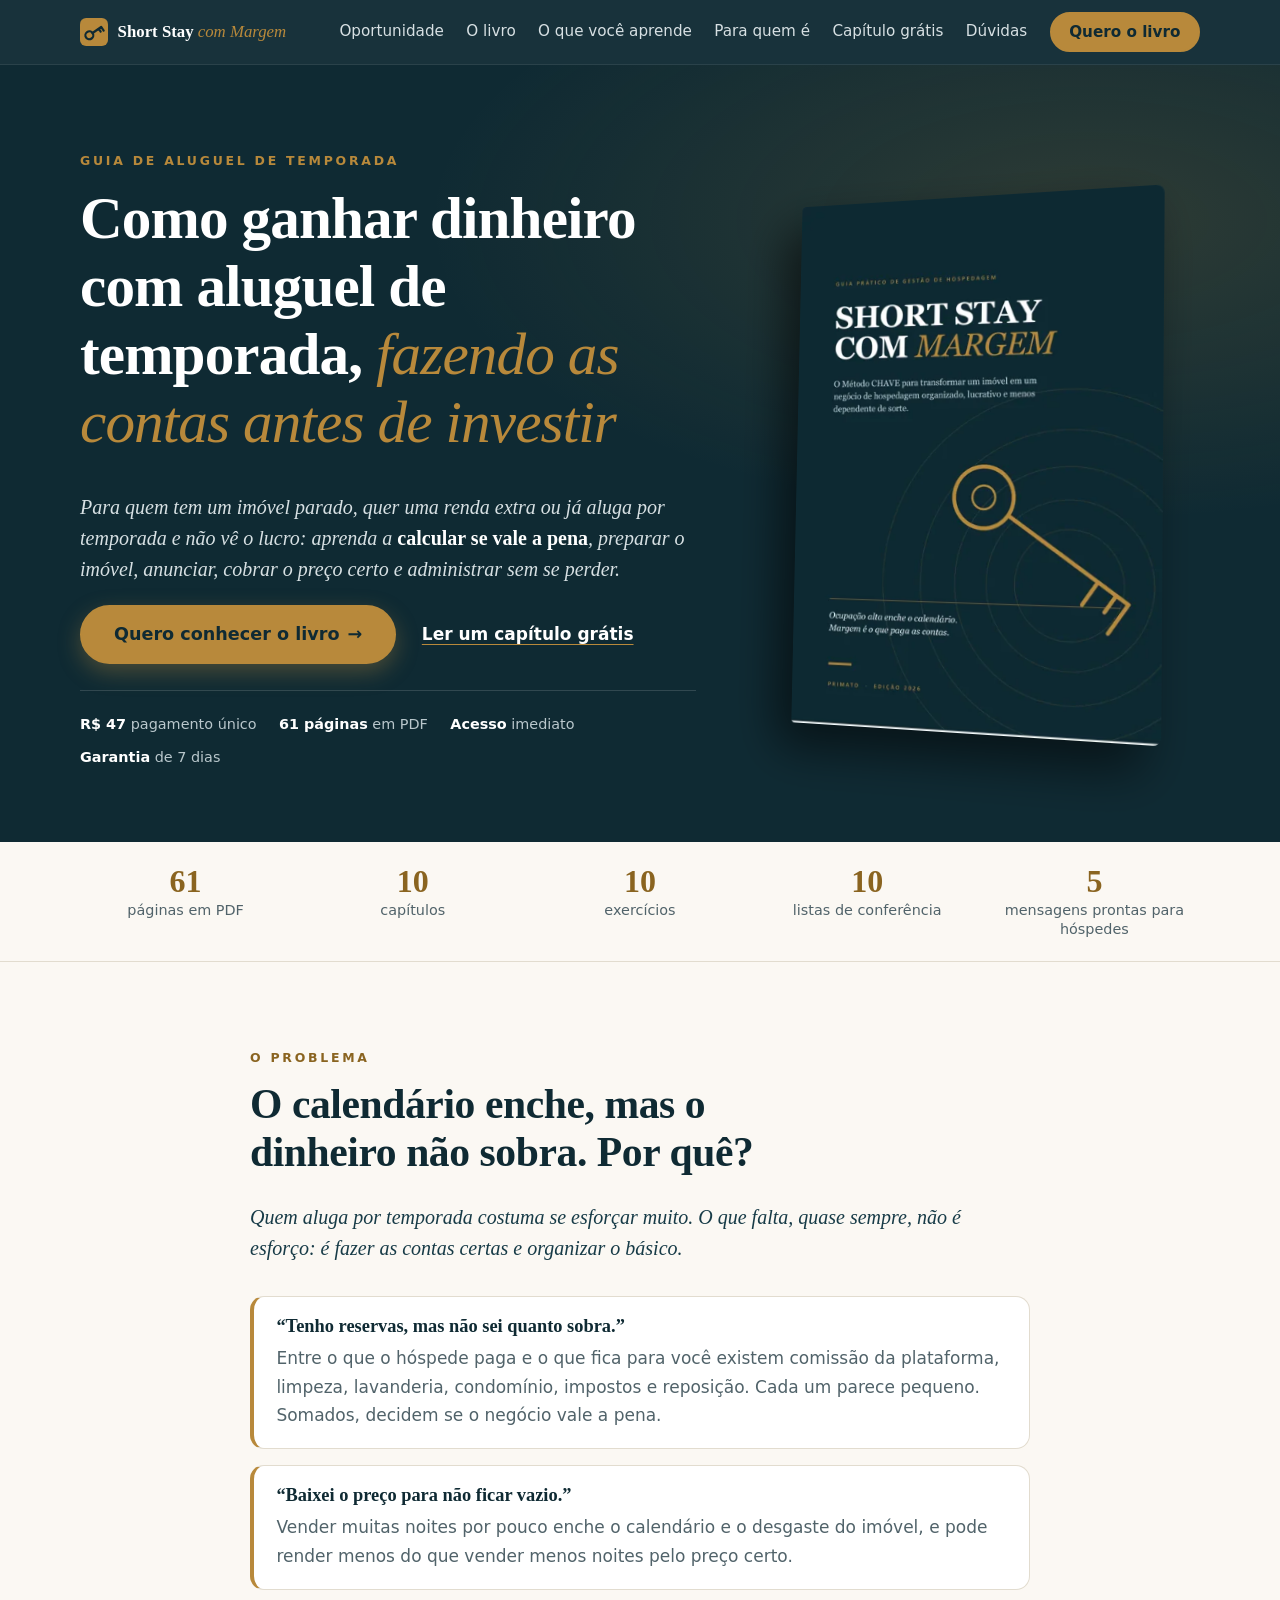
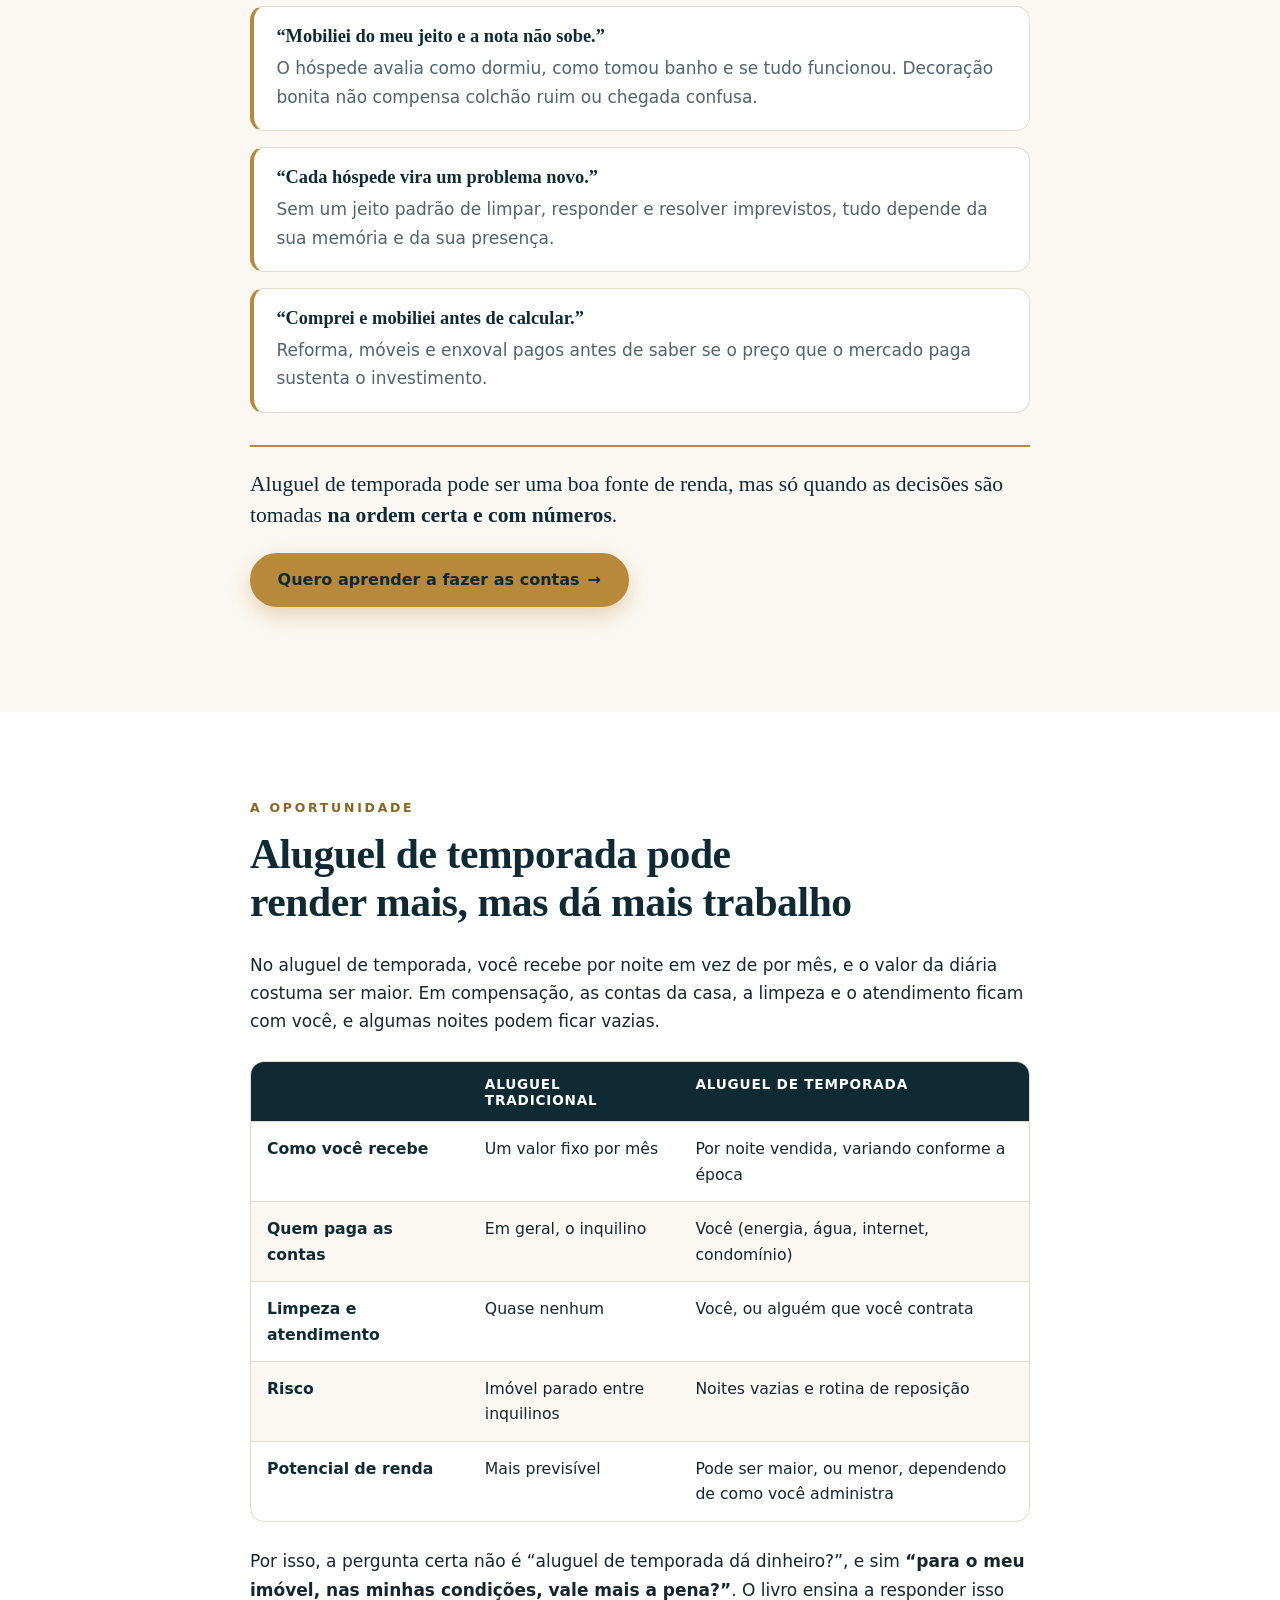
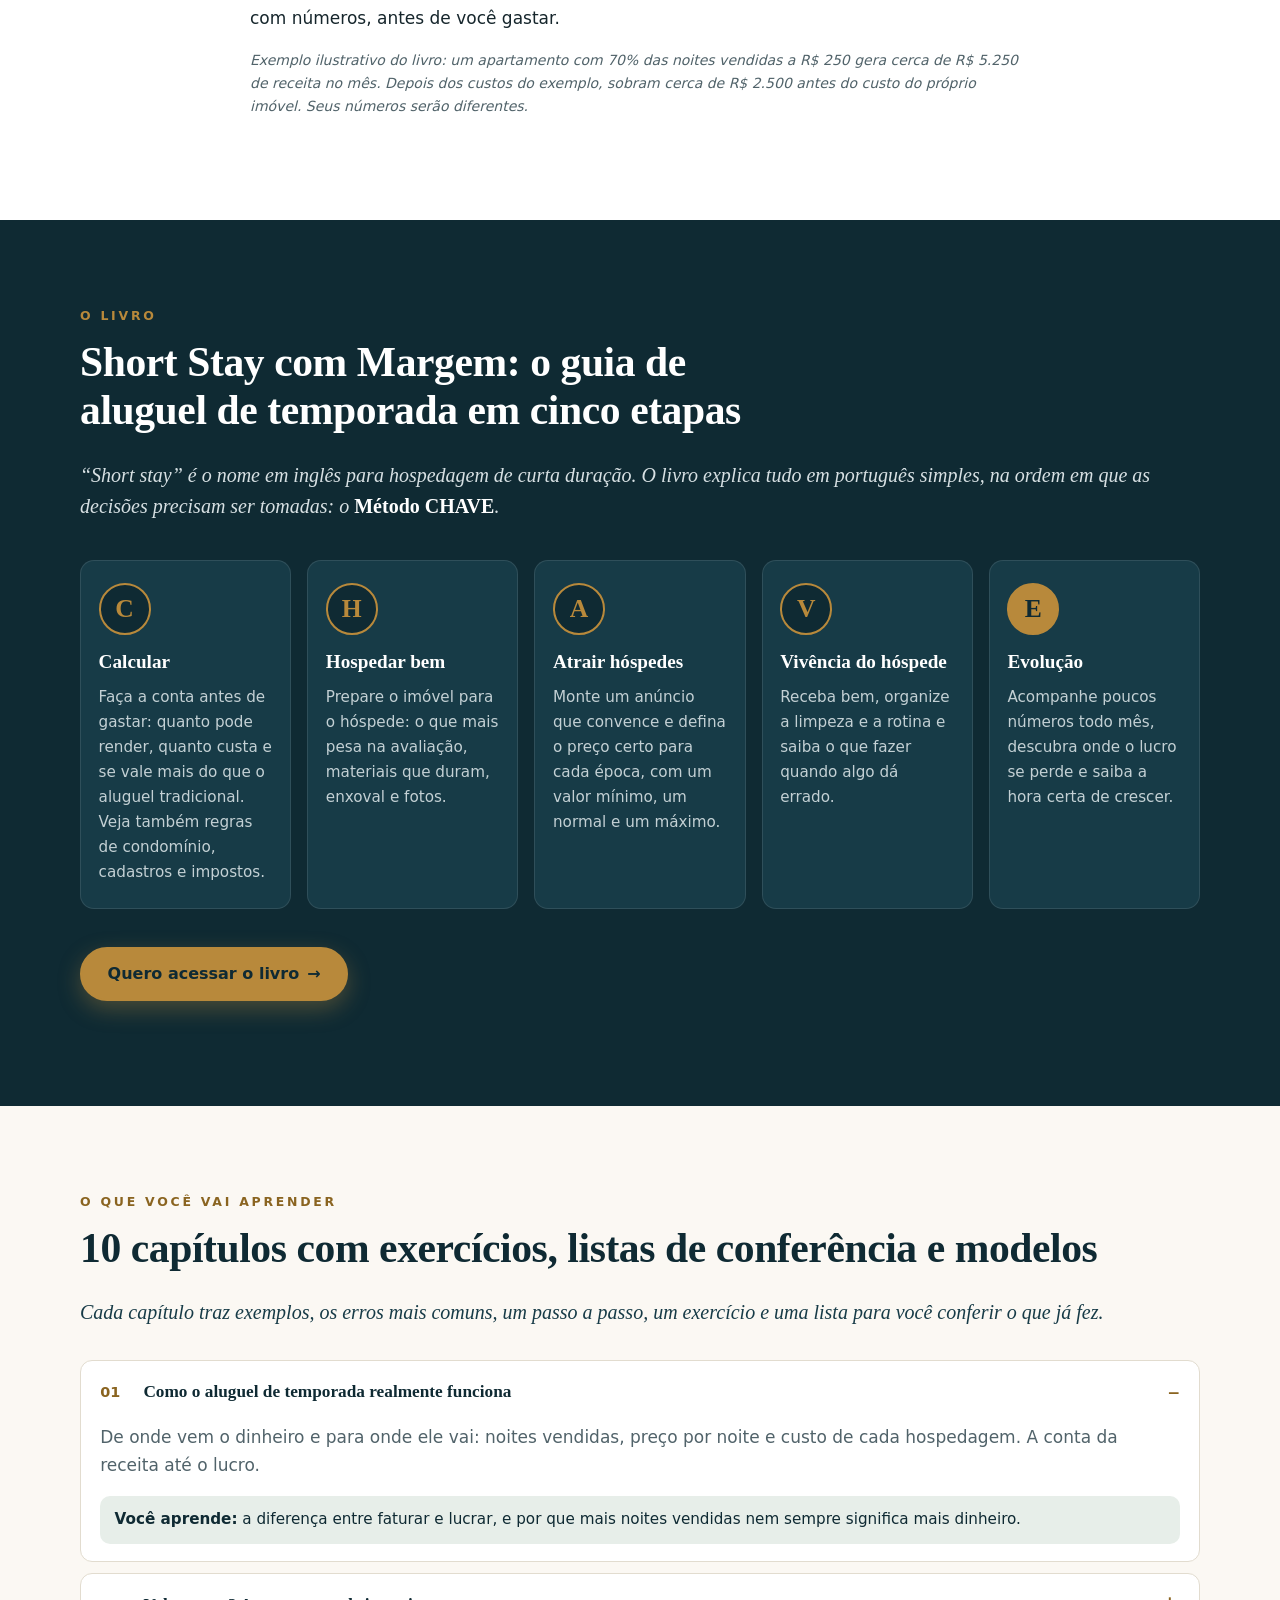
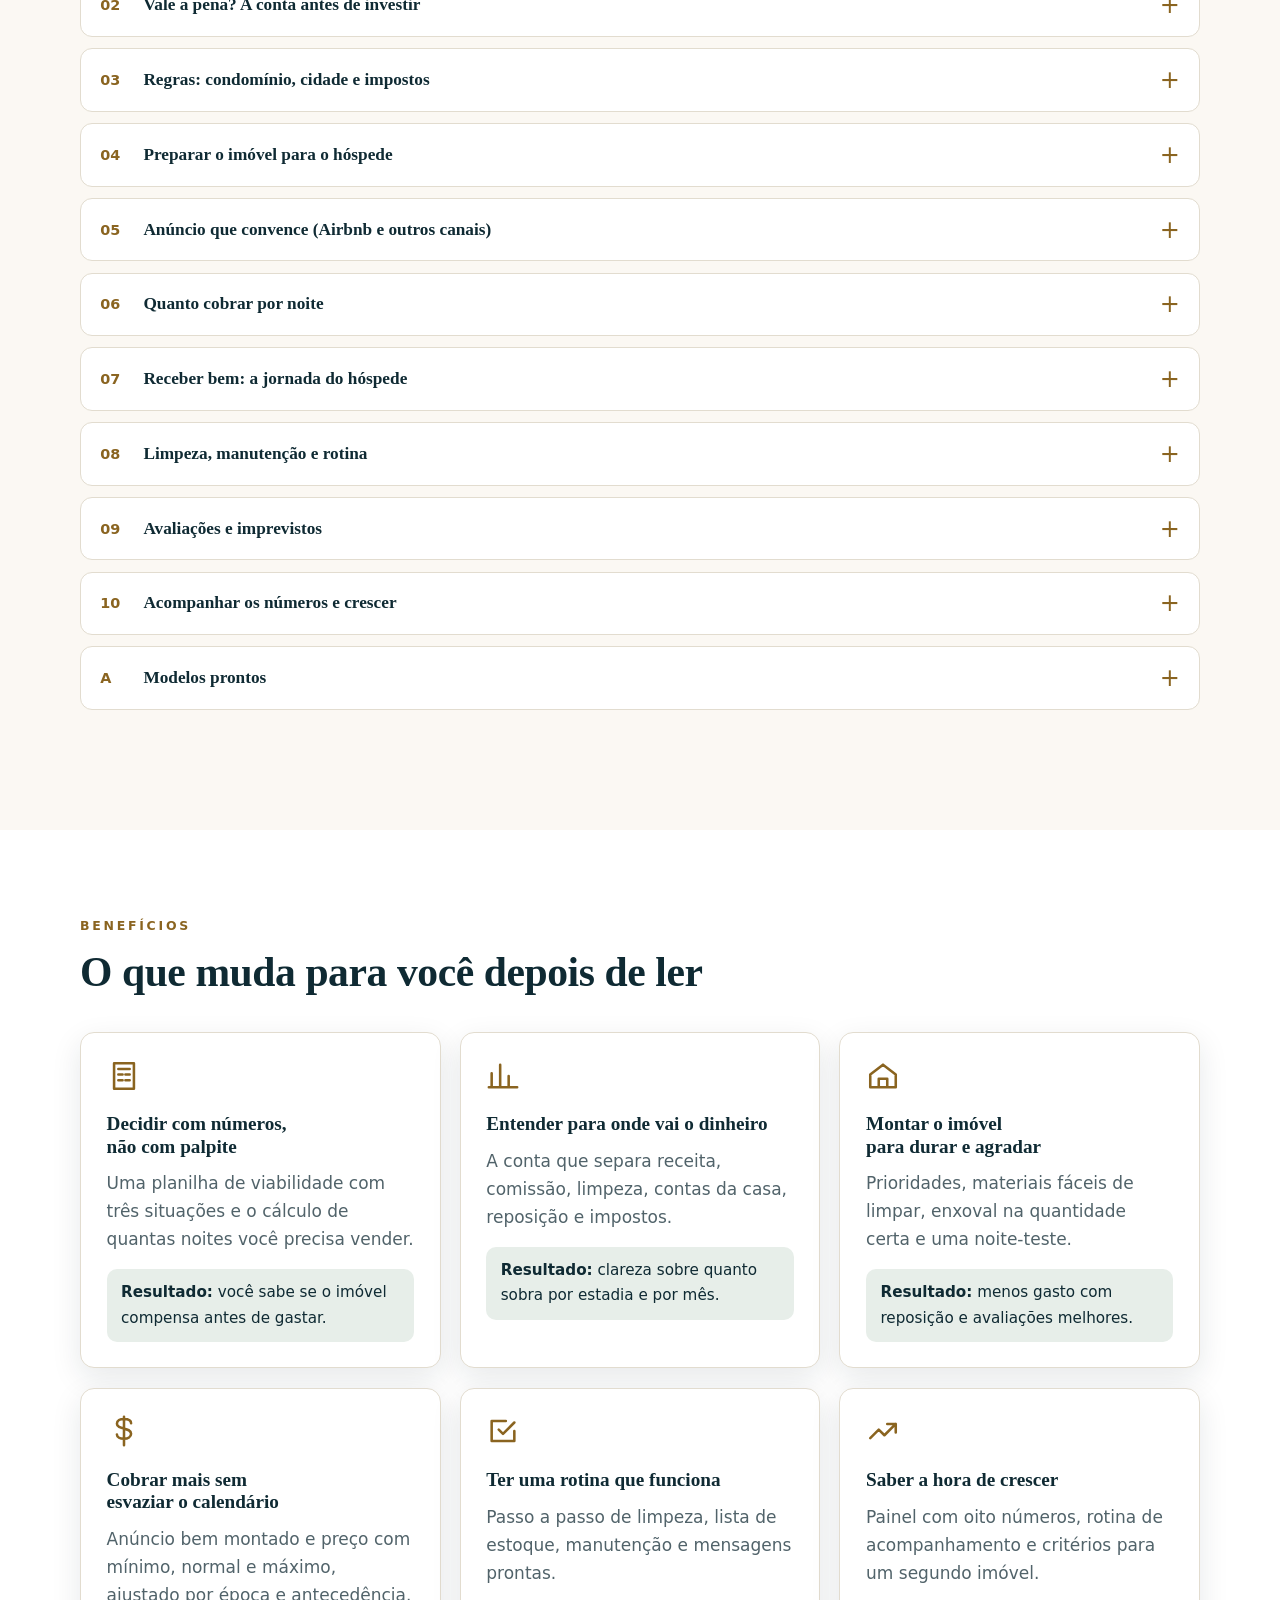
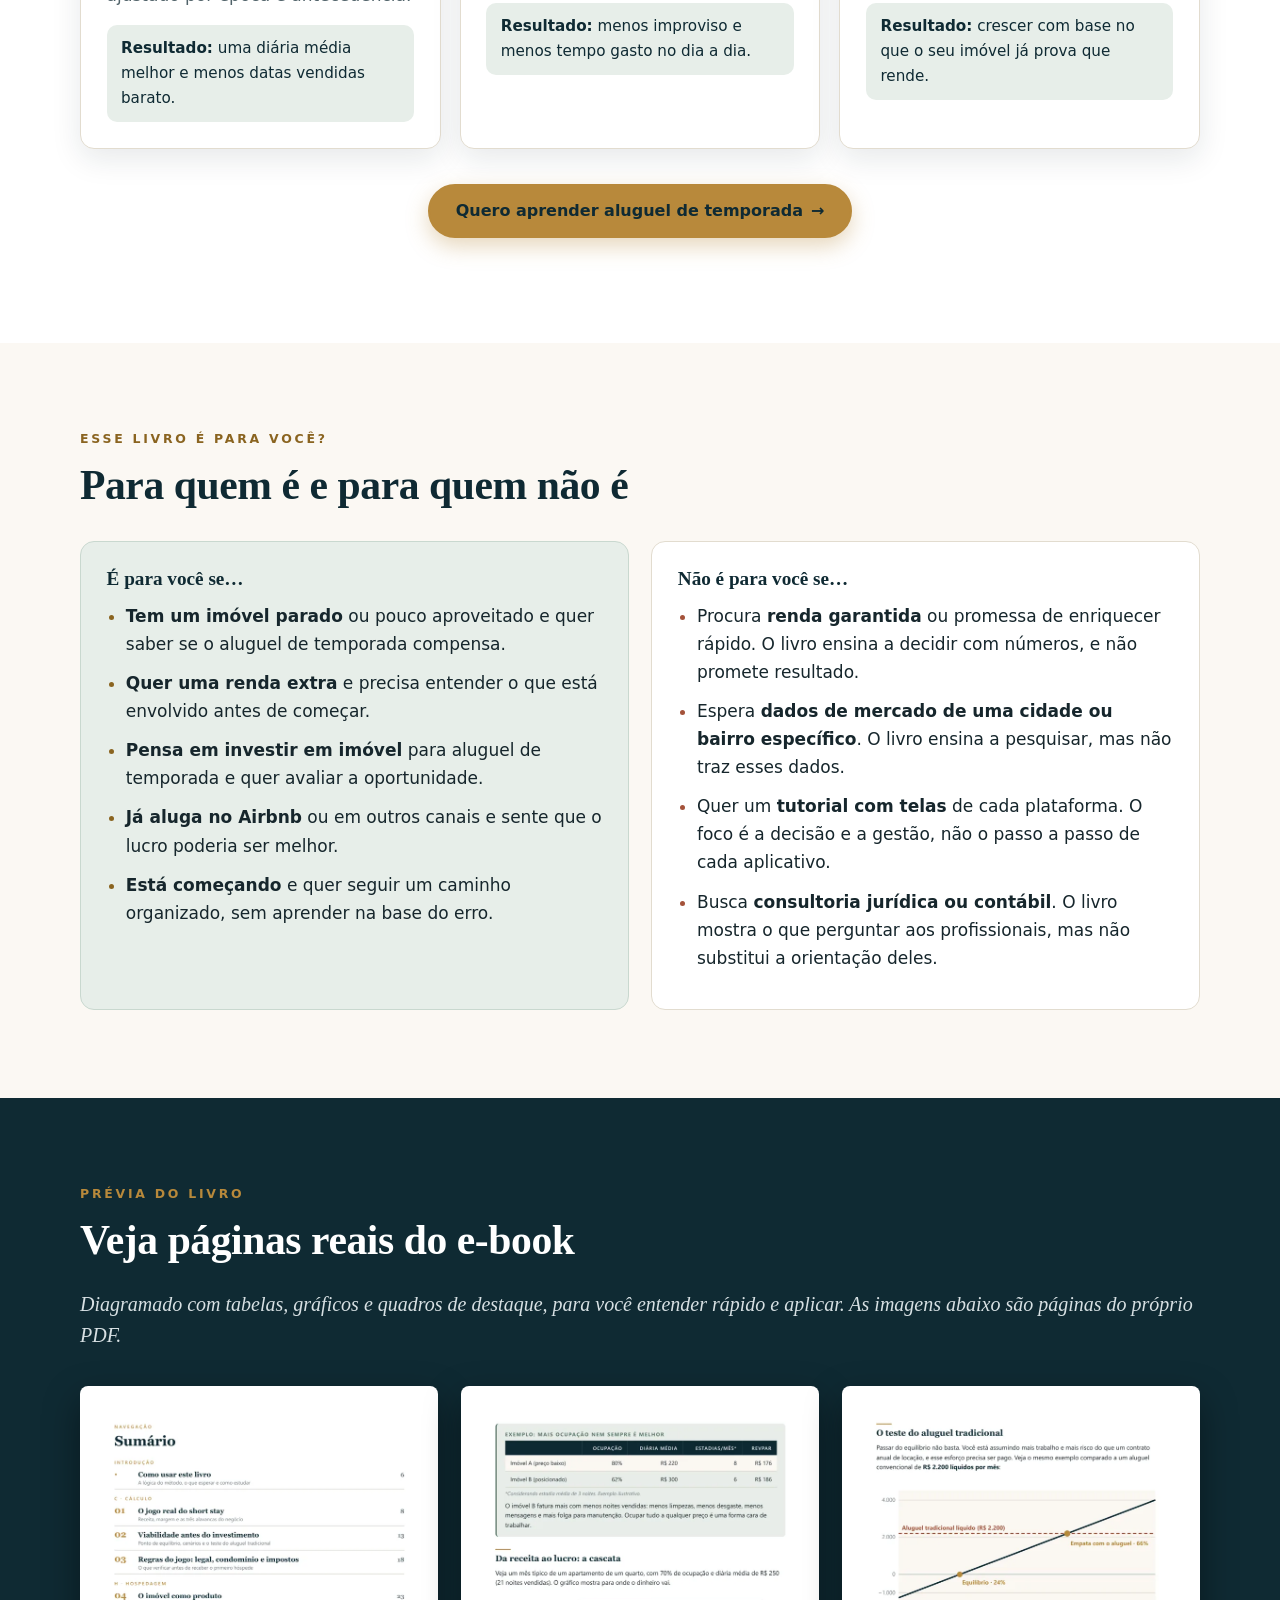
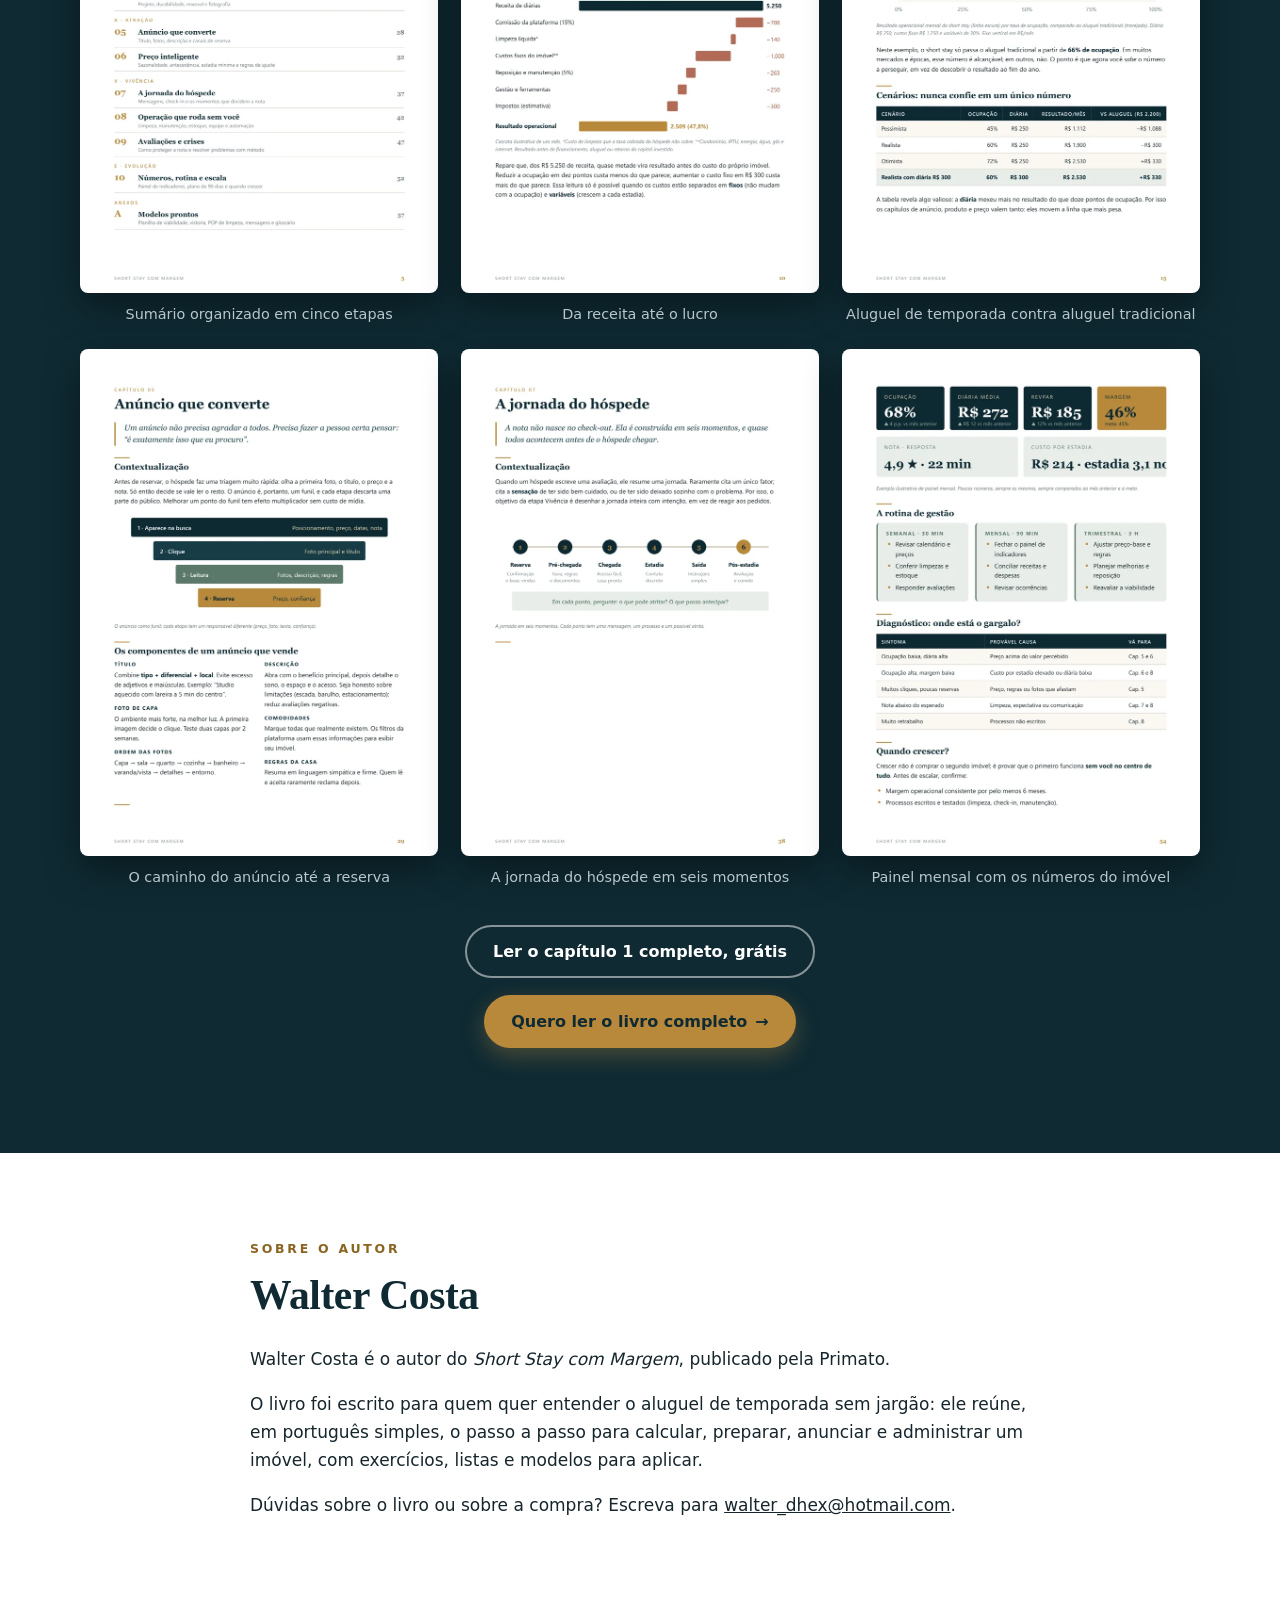
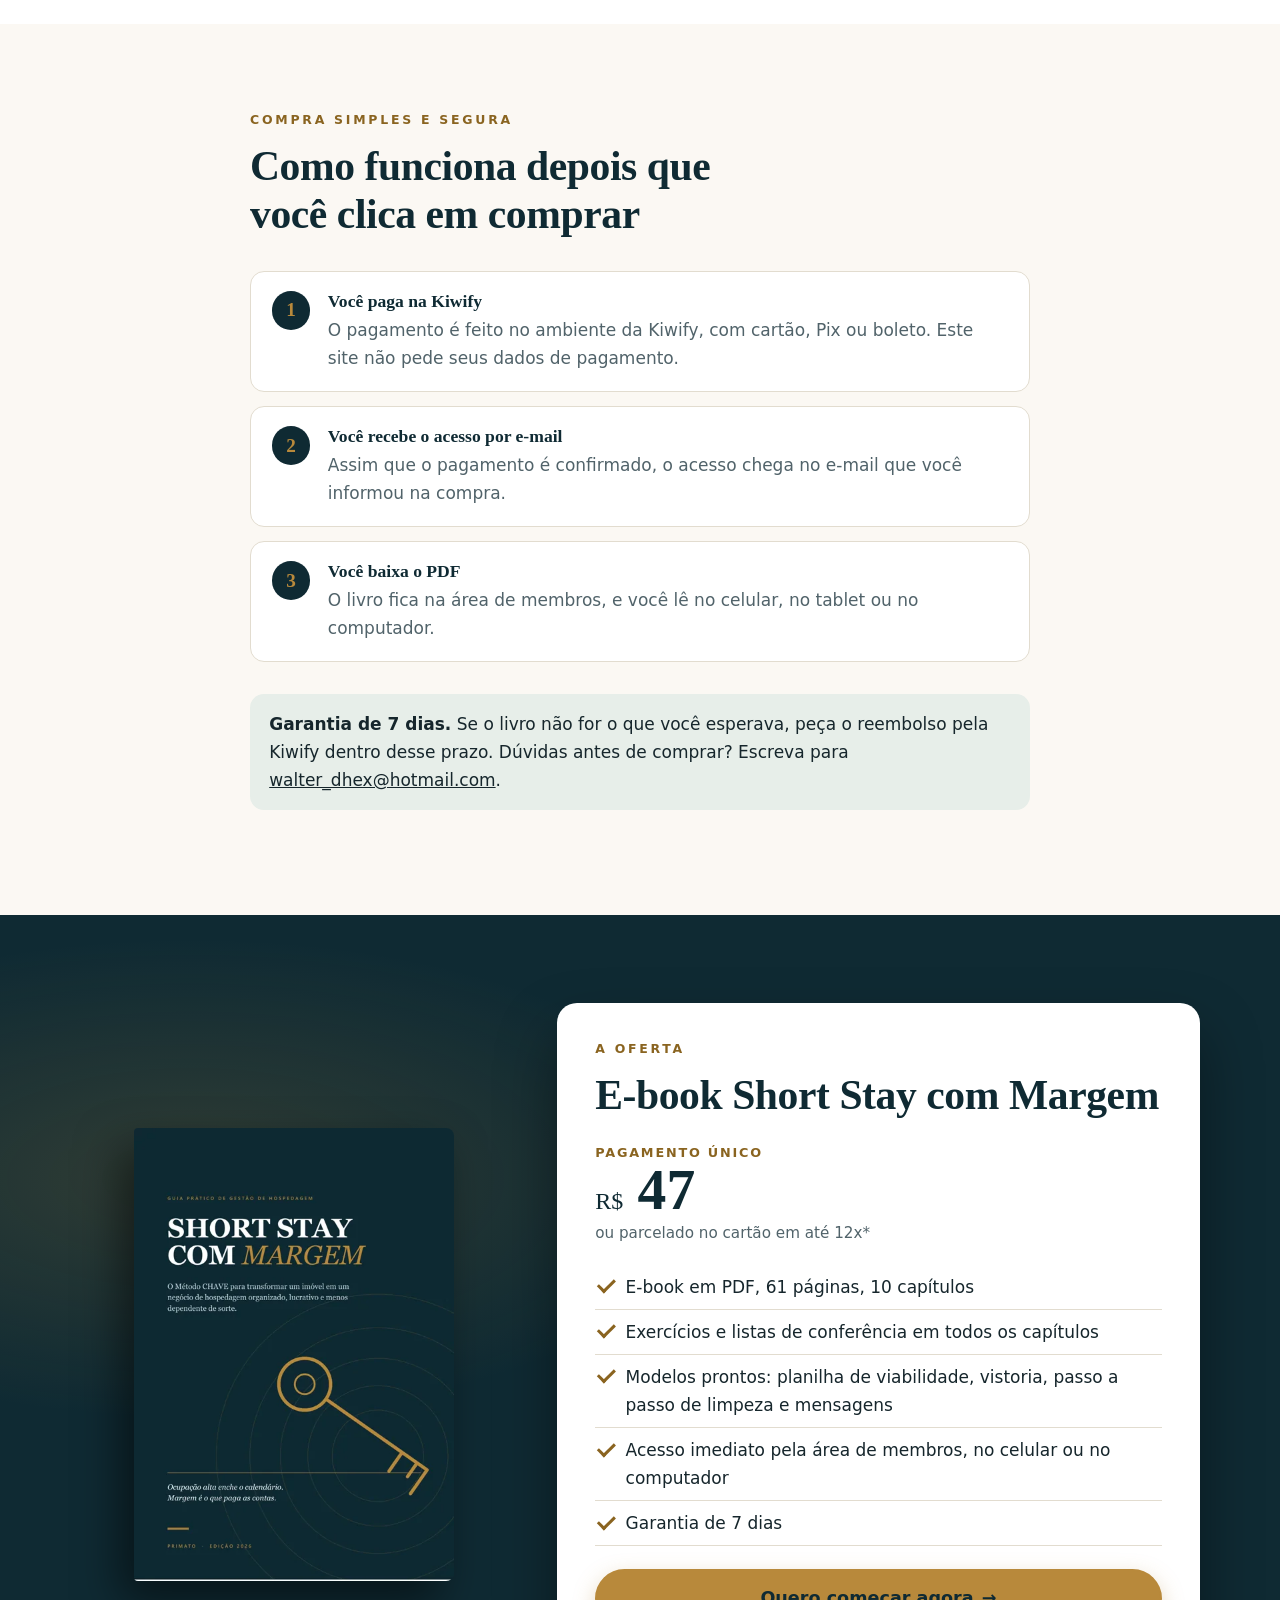
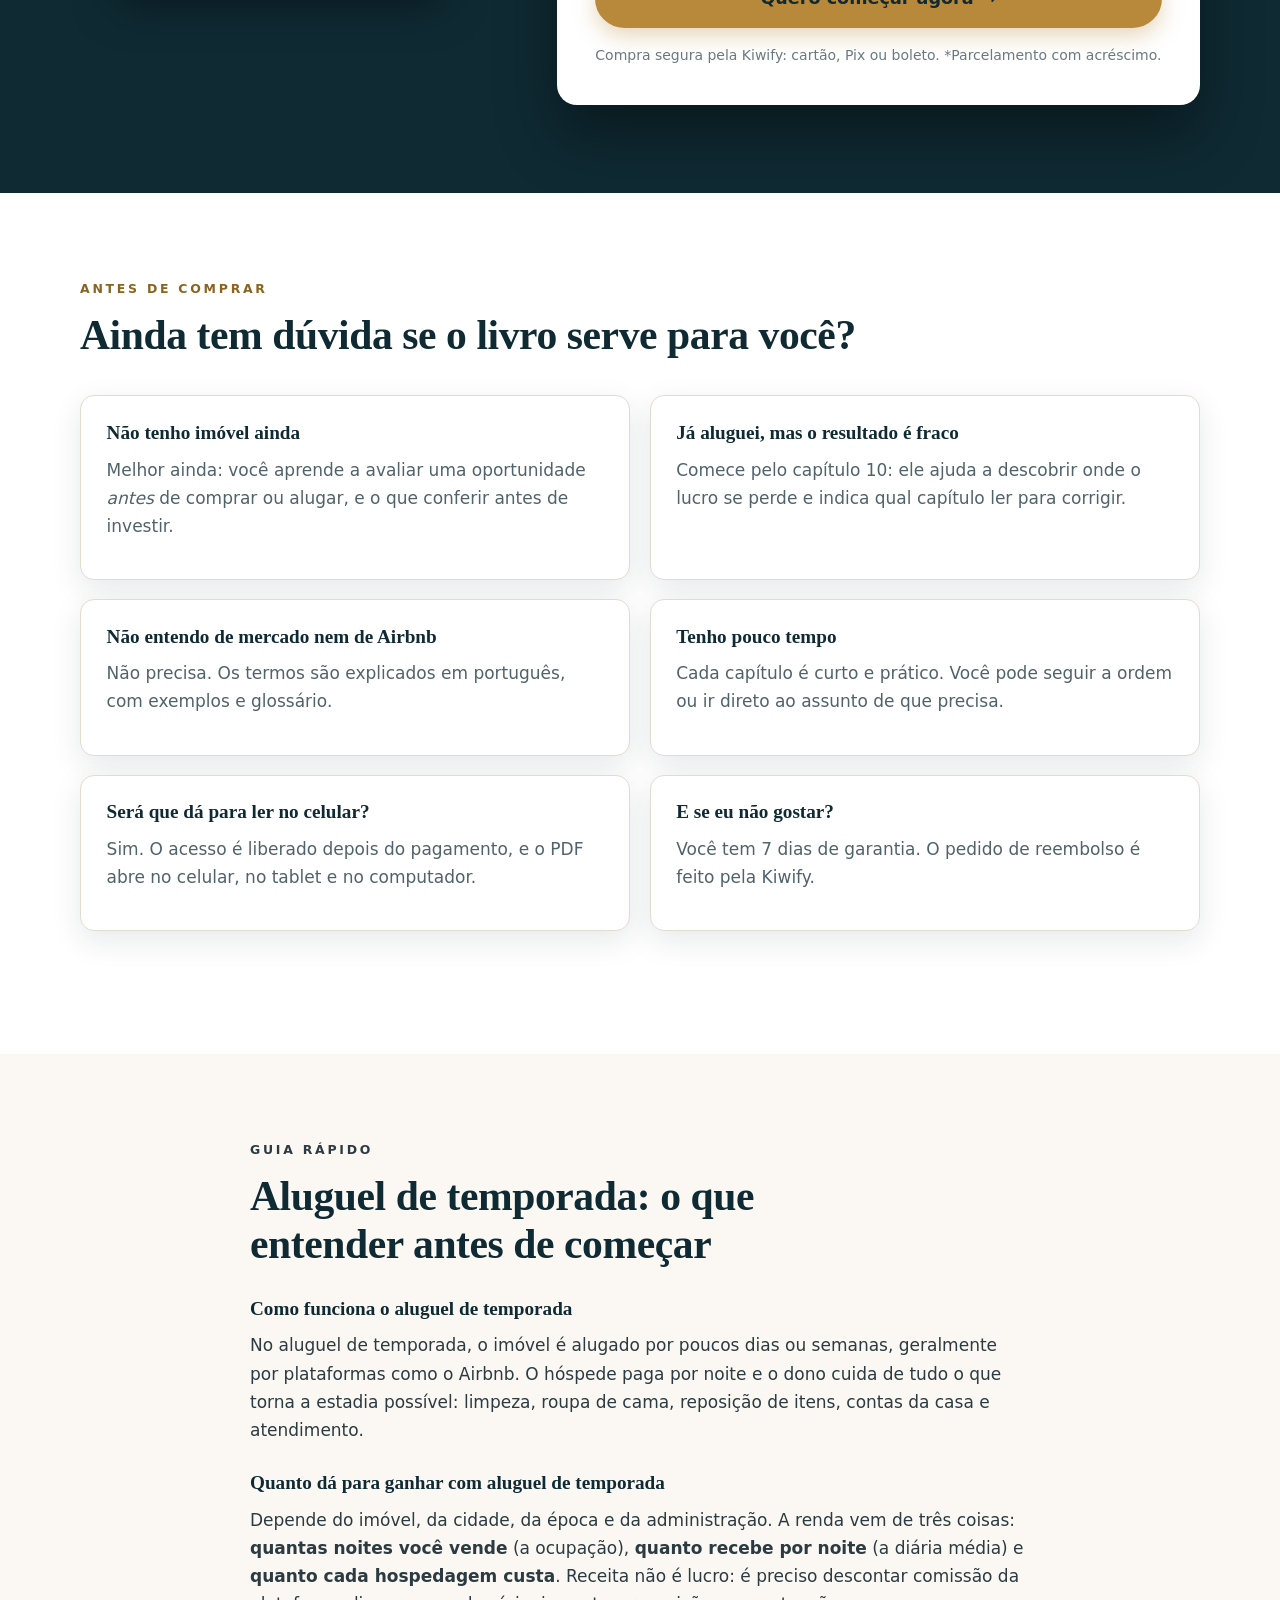
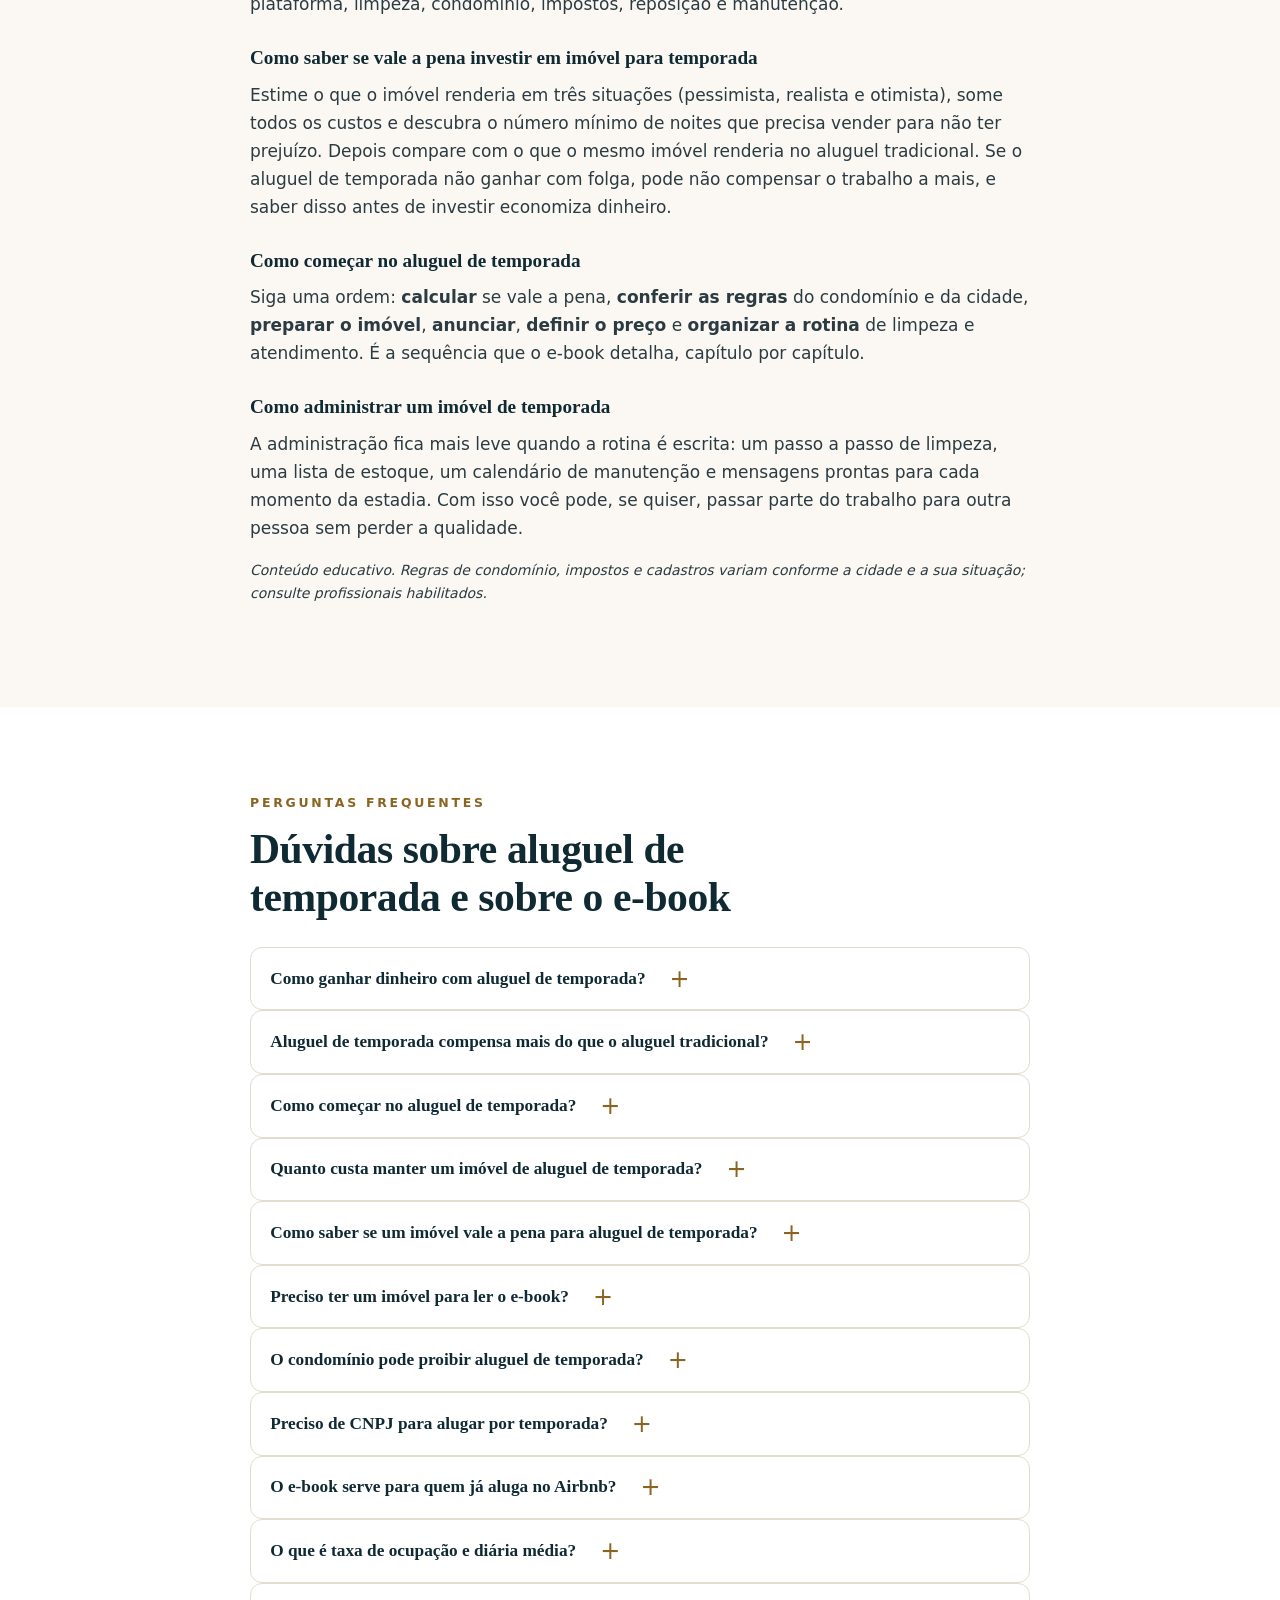
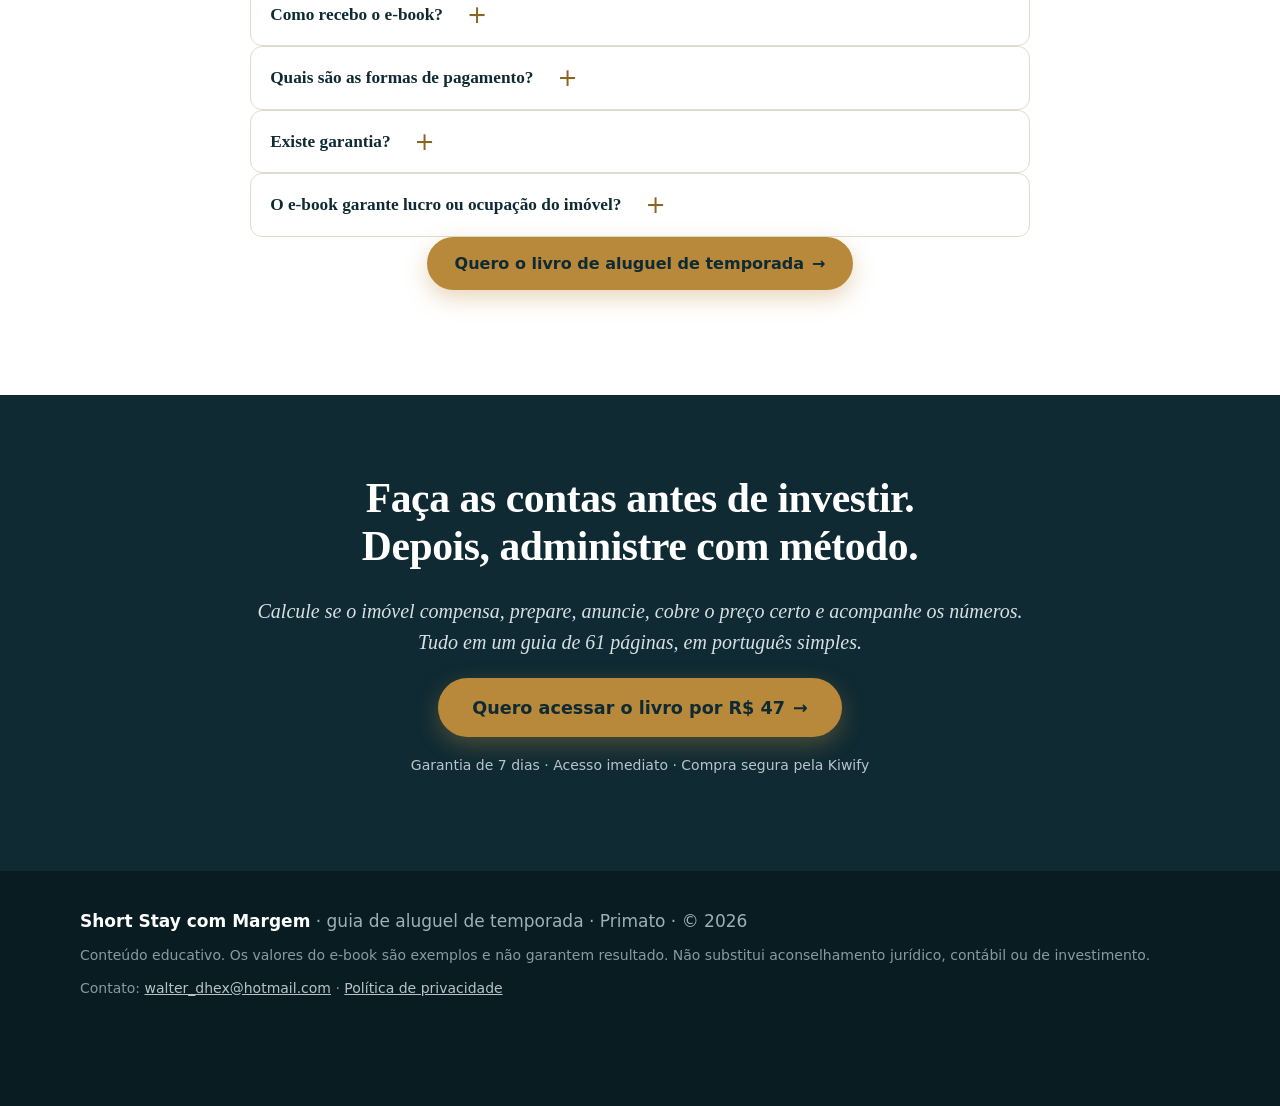
==== commit e1f04446: "Add files via upload" ====
--- a/index.html
+++ b/index.html
@@ -108,6 +108,7 @@
       <a href="#livro">O livro</a>
       <a href="#conteudo-livro">O que você aprende</a>
       <a href="#para-quem">Para quem é</a>
+      <a href="amostra.html">Capítulo grátis</a>
       <a href="#faq">Dúvidas</a>
       <a class="btn btn--sm" href="https://pay.kiwify.com.br/UiFhUNS" data-buy="nav">Quero o livro</a>
     </nav>
@@ -125,7 +126,7 @@
       <p class="lead">Para quem tem um imóvel parado, quer uma renda extra ou já aluga por temporada e não vê o lucro: aprenda a <strong>calcular se vale a pena</strong>, preparar o imóvel, anunciar, cobrar o preço certo e administrar sem se perder.</p>
       <div class="cta-row">
         <a class="btn btn--lg" href="https://pay.kiwify.com.br/UiFhUNS" data-buy="hero">Quero conhecer o livro <span aria-hidden="true">→</span></a>
-        <a class="link-arrow" href="#previa">Ver páginas do livro</a>
+        <a class="link-arrow" href="amostra.html">Ler um capítulo grátis</a>
       </div>
       <ul class="trust" aria-label="Informações da compra">
         <li><b>R$ 47</b> pagamento único</li>
@@ -139,6 +140,17 @@
         <img src="assets/images/capa-480.webp" srcset="assets/images/capa-480.webp 480w, assets/images/capa-840.webp 840w" sizes="(max-width: 700px) 62vw, 380px" width="480" height="679" alt="Capa do e-book Short Stay com Margem, guia de aluguel de temporada" fetchpriority="high" decoding="async">
       </div>
     </div>
+  </div>
+</section>
+
+
+<section class="facts" aria-label="O que tem dentro do livro">
+  <div class="wrap facts__in">
+    <div><b>61</b><span>páginas em PDF</span></div>
+    <div><b>10</b><span>capítulos</span></div>
+    <div><b>10</b><span>exercícios</span></div>
+    <div><b>10</b><span>listas de conferência</span></div>
+    <div><b>5</b><span>mensagens prontas para hóspedes</span></div>
   </div>
 </section>
 
@@ -171,11 +183,11 @@
         <caption class="sr">Comparação entre aluguel tradicional e aluguel de temporada</caption>
         <thead><tr><th scope="col"></th><th scope="col">Aluguel tradicional</th><th scope="col">Aluguel de temporada</th></tr></thead>
         <tbody>
-          <tr><th scope="row">Como você recebe</th><td>Um valor fixo por mês</td><td>Por noite vendida, variando conforme a época</td></tr>
-          <tr><th scope="row">Quem paga as contas</th><td>Em geral, o inquilino</td><td>Você (energia, água, internet, condomínio)</td></tr>
-          <tr><th scope="row">Limpeza e atendimento</th><td>Quase nenhum</td><td>Você, ou alguém que você contrata</td></tr>
-          <tr><th scope="row">Risco</th><td>Imóvel parado entre inquilinos</td><td>Noites vazias e rotina de reposição</td></tr>
-          <tr><th scope="row">Potencial de renda</th><td>Mais previsível</td><td>Pode ser maior, ou menor, dependendo de como você administra</td></tr>
+          <tr><th scope="row">Como você recebe</th><td data-label="Aluguel tradicional">Um valor fixo por mês</td><td data-label="Aluguel de temporada">Por noite vendida, variando conforme a época</td></tr>
+          <tr><th scope="row">Quem paga as contas</th><td data-label="Aluguel tradicional">Em geral, o inquilino</td><td data-label="Aluguel de temporada">Você (energia, água, internet, condomínio)</td></tr>
+          <tr><th scope="row">Limpeza e atendimento</th><td data-label="Aluguel tradicional">Quase nenhum</td><td data-label="Aluguel de temporada">Você, ou alguém que você contrata</td></tr>
+          <tr><th scope="row">Risco</th><td data-label="Aluguel tradicional">Imóvel parado entre inquilinos</td><td data-label="Aluguel de temporada">Noites vazias e rotina de reposição</td></tr>
+          <tr><th scope="row">Potencial de renda</th><td data-label="Aluguel tradicional">Mais previsível</td><td data-label="Aluguel de temporada">Pode ser maior, ou menor, dependendo de como você administra</td></tr>
         </tbody>
       </table>
     </div>
@@ -283,6 +295,7 @@
       <figure><img src="assets/images/previa-jornada.webp" width="760" height="1075" loading="lazy" decoding="async" alt="Página do e-book com a jornada do hóspede em seis momentos"><figcaption>A jornada do hóspede em seis momentos</figcaption></figure>
       <figure><img src="assets/images/previa-painel.webp" width="760" height="1075" loading="lazy" decoding="async" alt="Página do e-book com um exemplo de painel mensal de números do imóvel"><figcaption>Painel mensal com os números do imóvel</figcaption></figure>
     </div>
+    <p class="center"><a class="btn btn--ghost" href="amostra.html">Ler o capítulo 1 completo, grátis</a></p>
     <p class="center"><a class="btn" href="https://pay.kiwify.com.br/UiFhUNS" data-buy="previa">Quero ler o livro completo <span aria-hidden="true">→</span></a></p>
   </div>
 </section>
@@ -307,6 +320,20 @@
       <!-- COPIE este bloco para cada depoimento REAL e autorizado: -->
       <figure class="card quote"><blockquote><p>[TEXTO DO DEPOIMENTO REAL]</p></blockquote><figcaption>[Nome, cidade ou perfil]</figcaption></figure>
     </div>
+  </div>
+</section>
+
+<!-- COMO FUNCIONA A COMPRA -->
+<section class="sec sec--paper" id="como-compra" aria-labelledby="h-como">
+  <div class="wrap narrow">
+    <p class="eyebrow eyebrow--dark">Compra simples e segura</p>
+    <h2 id="h-como">Como funciona depois que você clica em comprar</h2>
+    <ol class="how">
+      <li><span>1</span><div><h3>Você paga na Kiwify</h3><p>O pagamento é feito no ambiente da Kiwify, com cartão, Pix ou boleto. Este site não pede seus dados de pagamento.</p></div></li>
+      <li><span>2</span><div><h3>Você recebe o acesso por e-mail</h3><p>Assim que o pagamento é confirmado, o acesso chega no e-mail que você informou na compra.</p></div></li>
+      <li><span>3</span><div><h3>Você baixa o PDF</h3><p>O livro fica na área de membros, e você lê no celular, no tablet ou no computador.</p></div></li>
+    </ol>
+    <p class="how__g"><b>Garantia de 7 dias.</b> Se o livro não for o que você esperava, peça o reembolso pela Kiwify dentro desse prazo. Dúvidas antes de comprar? Escreva para <a href="mailto:walter_dhex@hotmail.com">walter_dhex@hotmail.com</a>.</p>
   </div>
 </section>
 
--- a/style.css
+++ b/style.css
@@ -1,213 +1,271 @@
-:root{
-  --ink:#16262c; --petrol:#0f2a33; --petrol2:#173b47; --brass:#b8893b; --brass-d:#8a6420; --brass-l:#e8d5ad;
-  --paper:#fbf8f3; --sage:#e7eee9; --line:#e2dccf; --mute:#51636a; --white:#fff;
-  --serif:Georgia,"Times New Roman",serif; --sans:system-ui,-apple-system,"Segoe UI",Roboto,Arial,sans-serif;
-  --r:14px; --shadow:0 10px 30px rgba(15,42,51,.10);
-}
-*{box-sizing:border-box}
-html{scroll-behavior:smooth;scroll-padding-top:76px;-webkit-text-size-adjust:100%}
-body{margin:0;font:400 1.0625rem/1.65 var(--sans);color:var(--ink);background:#fff;overflow-x:hidden}
-img{max-width:100%;height:auto;display:block}
-h1,h2,h3{font-family:var(--serif);color:var(--petrol);line-height:1.15;margin:0 0 .6em;text-wrap:balance}
-h1{font-size:clamp(2.1rem,6vw,3.7rem);letter-spacing:-.015em}
-h2{font-size:clamp(1.7rem,4vw,2.6rem);letter-spacing:-.01em}
-h3{font-size:1.2rem}
-p{margin:0 0 1em}
-a{color:inherit}
-:focus-visible{outline:3px solid var(--brass);outline-offset:3px;border-radius:4px}
-.skip{position:absolute;left:-999px;top:8px;background:#fff;color:var(--petrol);padding:10px 14px;z-index:100;border-radius:8px}
-.skip:focus{left:8px}
-.wrap{width:min(1120px,100% - 2.5rem);margin-inline:auto}
-.narrow{width:min(780px,100% - 2.5rem)}
-.center{text-align:center}
-.small{font-size:.875rem;opacity:.85}
-.note{font-size:.875rem;color:var(--mute);font-style:italic}
-
-/* header */
-.top{position:sticky;top:0;z-index:50;background:rgba(15,42,51,.96);backdrop-filter:saturate(1.2) blur(8px);border-bottom:1px solid rgba(255,255,255,.08)}
-.top__in{display:flex;align-items:center;justify-content:space-between;height:64px;gap:1rem}
-.logo{display:flex;align-items:center;gap:.6rem;text-decoration:none;color:#fff;font:700 1.05rem var(--serif)}
-.logo em{color:var(--brass);font-weight:400}
-.nav{display:flex;align-items:center;gap:1.4rem}
-.nav a{color:#d7e0e3;text-decoration:none;font-size:.95rem}
-.nav a:hover{color:#fff}
-.nav .btn{color:var(--petrol)}
-.menu-btn{display:none;background:none;border:0;padding:12px;cursor:pointer}
-.menu-btn span{display:block;width:24px;height:2px;background:#fff;margin:5px 0;transition:.2s}
-
-/* buttons */
-.btn{display:inline-flex;align-items:center;justify-content:center;gap:.5rem;background:var(--brass);color:var(--petrol);font:700 1rem var(--sans);text-decoration:none;padding:.95rem 1.6rem;border-radius:999px;border:2px solid var(--brass);box-shadow:0 8px 22px rgba(184,137,59,.35);transition:transform .15s,box-shadow .15s,background .15s;min-height:48px}
-.btn:hover{background:#c99a47;transform:translateY(-2px);box-shadow:0 12px 28px rgba(184,137,59,.45)}
-.btn--lg{font-size:1.1rem;padding:1.1rem 2rem}
-.btn--sm{padding:.55rem 1.1rem;font-size:.9rem;min-height:40px;box-shadow:none}
-.btn--block{display:flex;width:100%}
-.link-arrow{color:#fff;font-weight:600;text-decoration:underline;text-underline-offset:4px;text-decoration-color:var(--brass)}
-.link-arrow--dark{color:var(--petrol)}
-
-/* hero */
-.hero{background:radial-gradient(1100px 500px at 85% 20%,rgba(184,137,59,.18),transparent 60%),var(--petrol);color:#e6edef;padding:clamp(2.5rem,7vw,5.5rem) 0 clamp(2.5rem,6vw,4.5rem);overflow:hidden}
-.hero__in{display:grid;grid-template-columns:1.15fr .85fr;gap:3rem;align-items:center}
-.hero h1{color:#fff}
-.hero h1 span{color:var(--brass);font-style:italic;font-weight:400}
-.eyebrow{font:700 .78rem var(--sans);letter-spacing:.22em;text-transform:uppercase;color:var(--brass);margin-bottom:1rem}
-.eyebrow--dark{color:var(--brass-d)}
-.lead{font:italic 1.25rem/1.55 var(--serif);color:#d7e0e3}
-.lead strong{color:#fff;font-style:normal}
-.lead--dark{color:var(--petrol2)}
-.ticks{list-style:none;padding:0;margin:1.4rem 0 1.8rem}
-.ticks li{position:relative;padding-left:1.9rem;margin-bottom:.6rem}
-.ticks li::before{content:"";position:absolute;left:0;top:.45em;width:.9rem;height:.5rem;border-left:3px solid var(--brass);border-bottom:3px solid var(--brass);transform:rotate(-45deg)}
-.cta-row{display:flex;flex-wrap:wrap;align-items:center;gap:1.2rem 1.6rem}
-.trust{list-style:none;display:flex;flex-wrap:wrap;gap:.6rem 1.4rem;padding:1.4rem 0 0;margin:1.6rem 0 0;border-top:1px solid rgba(255,255,255,.14);font-size:.9rem;color:#b9c7cc}
-.trust b{color:#fff}
-.hero__img{display:flex;justify-content:center;perspective:1200px}
-.book{position:relative;width:min(380px,70vw);transform:rotateY(-16deg) rotateX(3deg);transform-style:preserve-3d;transition:transform .5s}
-.book:hover{transform:rotateY(-6deg) rotateX(1deg)}
-.book::before{content:"";position:absolute;left:-14px;top:3%;bottom:3%;width:16px;background:linear-gradient(90deg,#06161b,#173b47);transform:rotateY(-70deg);transform-origin:right;border-radius:3px 0 0 3px}
-.book img{border-radius:4px 8px 8px 4px;box-shadow:-18px 24px 50px rgba(0,0,0,.55),0 2px 0 rgba(255,255,255,.08) inset;width:100%}
-
-/* sections */
-.sec{padding:clamp(3rem,7vw,5.5rem) 0}
-.sec--paper{background:var(--paper)}
-.sec--dark{background:var(--petrol);color:#d7e0e3}
-.sec--dark h2,.sec--dark h3{color:#fff}
-.sec--dark .lead{color:#d7e0e3}
-.sec[hidden]{display:none}
-
-/* problem */
-.pain{list-style:none;padding:0;margin:2rem 0}
-.pain li{background:#fff;border:1px solid var(--line);border-left:4px solid var(--brass);border-radius:var(--r);padding:1.2rem 1.4rem;margin-bottom:1rem}
-.pain h3{font-size:1.15rem;margin-bottom:.4em}
-.pain p{margin:0;color:var(--mute)}
-.punch{font:1.35rem/1.45 var(--serif);color:var(--petrol);border-top:2px solid var(--brass);padding-top:1.4rem;margin-top:2rem}
-
-/* método */
-.chave{list-style:none;padding:0;margin:2.4rem 0;display:grid;grid-template-columns:repeat(5,1fr);gap:1rem}
-.chave li{background:var(--petrol2);border:1px solid rgba(255,255,255,.1);border-radius:var(--r);padding:1.4rem 1.1rem}
-.chave__l{display:grid;place-items:center;width:52px;height:52px;border-radius:50%;background:var(--petrol);border:2px solid var(--brass);color:var(--brass);font:700 1.6rem var(--serif);margin-bottom:1rem}
-.chave__l--on{background:var(--brass);color:var(--petrol)}
-.chave p{font-size:.95rem;margin:0;color:#c3d0d4}
-.who{max-width:70ch;color:#c3d0d4}
-
-/* cards */
-.cards{display:grid;grid-template-columns:repeat(3,1fr);gap:1.2rem;margin:2.2rem 0}
-.cards--2{grid-template-columns:repeat(2,1fr)}
-.card{background:#fff;border:1px solid var(--line);border-radius:var(--r);padding:1.6rem;box-shadow:var(--shadow);position:relative;transition:transform .2s,box-shadow .2s}
-.card:hover{transform:translateY(-3px);box-shadow:0 16px 40px rgba(15,42,51,.14)}
-.card__n{font:700 .9rem var(--serif);color:var(--brass-d);letter-spacing:.1em}
-.card p{color:var(--mute);margin-bottom:.8em}
-.card__r{color:var(--petrol)!important;background:var(--sage);padding:.7rem .9rem;border-radius:10px;font-size:.95rem;margin:1rem 0 0!important}
-.quote blockquote{margin:0}
-
-/* chapters */
-.chapters{display:grid;gap:.7rem;margin:2rem 0}
-.chap,.faq details{background:#fff;border:1px solid var(--line);border-radius:12px;padding:0 1.2rem}
-.chap summary,.faq summary{cursor:pointer;list-style:none;padding:1.05rem 0;font:700 1.08rem var(--serif);color:var(--petrol);display:flex;align-items:center;gap:.9rem}
-.chap summary::-webkit-details-marker,.faq summary::-webkit-details-marker{display:none}
-.chap summary span{font:700 .9rem var(--sans);color:var(--brass-d);min-width:1.8rem}
-.chap summary i{margin-left:auto;font:700 .85rem var(--serif);font-style:normal;background:var(--petrol);color:var(--brass);width:26px;height:26px;border-radius:50%;display:grid;place-items:center;flex:none}
-.chap summary::after,.faq summary::after{content:"+";margin-left:.6rem;font:400 1.5rem var(--sans);color:var(--brass-d);flex:none}
-.chap summary:not(:has(i))::after{margin-left:auto}
-.chap[open] summary::after,.faq details[open] summary::after{content:"–"}
-.chap p,.faq p{color:var(--mute)}
-.chap__l{background:var(--sage);padding:.7rem .9rem;border-radius:10px;color:var(--petrol)!important;font-size:.95rem;margin-bottom:1.1rem}
-
-/* gallery */
-.gallery{display:grid;grid-template-columns:repeat(3,1fr);gap:1.4rem;margin:2.2rem 0}
-.gallery figure{margin:0}
-.gallery img{border-radius:8px;box-shadow:0 14px 36px rgba(0,0,0,.4);width:100%;background:#fff}
-.gallery figcaption{font-size:.9rem;color:#b9c7cc;margin-top:.6rem;text-align:center}
-
-/* offer */
-.offer{background:radial-gradient(900px 400px at 15% 30%,rgba(184,137,59,.2),transparent 60%),var(--petrol)}
-.offer__in{display:grid;grid-template-columns:.8fr 1.2fr;gap:3rem;align-items:center}
-.offer__img img{width:min(320px,70vw);margin-inline:auto;border-radius:4px 8px 8px 4px;box-shadow:-14px 20px 44px rgba(0,0,0,.5)}
-.offer__box{background:#fff;color:var(--ink);border-radius:20px;padding:clamp(1.5rem,4vw,2.4rem);box-shadow:0 30px 60px rgba(0,0,0,.4)}
-.offer__box h2{color:var(--petrol)}
-.offer__box .eyebrow{color:var(--brass-d)}
-.price{display:grid;margin:0 0 1.2rem}
-.price__lbl{font:700 .8rem var(--sans);letter-spacing:.14em;text-transform:uppercase;color:var(--brass-d)}
-.price__v{font:700 3.6rem/1.05 var(--serif);color:var(--petrol)}
-.price__v small{font-size:1.5rem;font-weight:400}
-.price__sub{color:var(--mute);font-size:.95rem}
-.incl{list-style:none;padding:0;margin:0 0 1.4rem}
-.incl li{position:relative;padding:.5rem 0 .5rem 1.9rem;border-bottom:1px solid var(--line)}
-.incl li::before{content:"";position:absolute;left:.15rem;top:.9rem;width:.85rem;height:.45rem;border-left:3px solid var(--brass-d);border-bottom:3px solid var(--brass-d);transform:rotate(-45deg)}
-.offer__box .small{margin:1rem 0 0;color:var(--mute);text-align:center}
-
-/* prose */
-.prose h3{margin-top:1.8rem}
-.prose p{color:#2b3b41}
-
-/* final */
-.final{background:var(--petrol);color:#d7e0e3;padding:clamp(3rem,7vw,5rem) 0}
-.final h2{color:#fff}
-.final .small{margin-top:1rem}
-
-/* footer */
-.foot{background:#091c22;color:#9fb0b6;padding:2.2rem 0 6rem}
-.foot p{margin:0 0 .6rem}
-.foot strong{color:#fff}
-.foot a{color:#d7e0e3}
-
-/* sticky mobile CTA */
-.sticky{display:none}
-
-/* reveal */
-.rv{opacity:0;transform:translateY(18px);transition:opacity .6s,transform .6s}
-.rv.in{opacity:1;transform:none}
-@media (prefers-reduced-motion:reduce){
-  html{scroll-behavior:auto}
-  *,*::before,*::after{transition:none!important;animation:none!important}
-  .rv{opacity:1;transform:none}
-  .book{transform:none}
-}
-
-/* responsive */
-@media (max-width:960px){
-  .hero__in,.offer__in{grid-template-columns:1fr;gap:2rem}
-  .chave{grid-template-columns:1fr 1fr}
-  .cards{grid-template-columns:1fr 1fr}
-  .gallery{grid-template-columns:1fr 1fr}
-}
-@media (max-width:700px){
-  body{font-size:1.04rem}
-  .menu-btn{display:block}
-  .nav{position:absolute;left:0;right:0;top:64px;background:var(--petrol);flex-direction:column;align-items:stretch;gap:0;padding:.5rem 1.25rem 1.2rem;border-bottom:1px solid rgba(255,255,255,.1);display:none}
-  .nav.open{display:flex}
-  .nav a{padding:.9rem 0;border-bottom:1px solid rgba(255,255,255,.08);font-size:1.05rem}
-  .nav .btn{margin-top:.9rem;text-align:center;justify-content:center;border:2px solid var(--brass)}
-  .menu-btn[aria-expanded="true"] span:nth-child(1){transform:translateY(7px) rotate(45deg)}
-  .menu-btn[aria-expanded="true"] span:nth-child(2){opacity:0}
-  .menu-btn[aria-expanded="true"] span:nth-child(3){transform:translateY(-7px) rotate(-45deg)}
-  .cards,.cards--2,.chave,.gallery{grid-template-columns:1fr}
-  .gallery{grid-template-columns:1fr 1fr;gap:.9rem}
-  .book{transform:rotateY(-10deg);width:min(240px,58vw)}
-  .hero{padding-top:1.8rem}
-  .btn--lg{width:100%;font-size:1.05rem}
-  .cta-row{flex-direction:column;align-items:stretch;text-align:center}
-  .lead{font-size:1.12rem}
-  .sticky{display:block;position:fixed;left:0;right:0;bottom:0;z-index:60;padding:.7rem 1rem calc(.7rem + env(safe-area-inset-bottom));background:rgba(15,42,51,.97);border-top:1px solid rgba(255,255,255,.12);transform:translateY(110%);transition:transform .3s}
-  .sticky.show{transform:none}
-}
-
-/* ---- v2: comparação, ícones, para quem é ---- */
-.sr{position:absolute;width:1px;height:1px;overflow:hidden;clip:rect(0 0 0 0);white-space:nowrap}
-.tablewrap{overflow-x:auto;margin:1.6rem 0;border:1px solid var(--line);border-radius:var(--r);background:#fff}
-.cmp{width:100%;border-collapse:collapse;font-size:.98rem;min-width:520px}
-.cmp th,.cmp td{padding:.85rem 1rem;text-align:left;vertical-align:top;border-bottom:1px solid var(--line)}
-.cmp thead th{background:var(--petrol);color:#fff;font:700 .85rem var(--sans);letter-spacing:.06em;text-transform:uppercase}
-.cmp tbody th{font-weight:700;color:var(--petrol);width:28%}
-.cmp tbody tr:last-child th,.cmp tbody tr:last-child td{border-bottom:0}
-.cmp tbody tr:nth-child(even){background:var(--paper)}
-.ico{width:34px;height:34px;fill:none;stroke:var(--brass-d);stroke-width:1.8;stroke-linecap:round;stroke-linejoin:round;margin-bottom:.8rem}
-.two{display:grid;grid-template-columns:1fr 1fr;gap:1.4rem;margin-top:2rem}
-.box{border-radius:var(--r);padding:1.6rem}
-.box h3{margin-top:0}
-.box ul{margin:0;padding-left:1.2rem}
-.box li{margin-bottom:.7rem}
-.box--yes{background:var(--sage);border:1px solid #c9d8cf}
-.box--no{background:#fff;border:1px solid var(--line)}
-.box--no li::marker{color:#a4523a}
-.box--yes li::marker{color:var(--brass-d)}
+:root{
+  --ink:#16262c; --petrol:#0f2a33; --petrol2:#173b47; --brass:#b8893b; --brass-d:#8a6420; --brass-l:#e8d5ad;
+  --paper:#fbf8f3; --sage:#e7eee9; --line:#e2dccf; --mute:#51636a; --white:#fff;
+  --serif:Georgia,"Times New Roman",serif; --sans:system-ui,-apple-system,"Segoe UI",Roboto,Arial,sans-serif;
+  --r:14px; --shadow:0 10px 30px rgba(15,42,51,.10);
+}
+*{box-sizing:border-box}
+html{scroll-behavior:smooth;scroll-padding-top:76px;-webkit-text-size-adjust:100%}
+body{margin:0;font:400 1.0625rem/1.65 var(--sans);color:var(--ink);background:#fff;overflow-x:hidden}
+img{max-width:100%;height:auto;display:block}
+h1,h2,h3{font-family:var(--serif);color:var(--petrol);line-height:1.15;margin:0 0 .6em;text-wrap:balance}
+h1{font-size:clamp(2.1rem,6vw,3.7rem);letter-spacing:-.015em}
+h2{font-size:clamp(1.7rem,4vw,2.6rem);letter-spacing:-.01em}
+h3{font-size:1.2rem}
+p{margin:0 0 1em}
+a{color:inherit}
+:focus-visible{outline:3px solid var(--brass);outline-offset:3px;border-radius:4px}
+.skip{position:absolute;left:-999px;top:8px;background:#fff;color:var(--petrol);padding:10px 14px;z-index:100;border-radius:8px}
+.skip:focus{left:8px}
+.wrap{width:min(1120px,100% - 2.5rem);margin-inline:auto}
+.narrow{width:min(780px,100% - 2.5rem)}
+.center{text-align:center}
+.small{font-size:.875rem;opacity:.85}
+.note{font-size:.875rem;color:var(--mute);font-style:italic}
+
+/* header */
+.top{position:sticky;top:0;z-index:50;background:rgba(15,42,51,.96);backdrop-filter:saturate(1.2) blur(8px);border-bottom:1px solid rgba(255,255,255,.08)}
+.top__in{display:flex;align-items:center;justify-content:space-between;height:64px;gap:1rem}
+.logo{display:flex;align-items:center;gap:.6rem;text-decoration:none;color:#fff;font:700 1.05rem var(--serif)}
+.logo em{color:var(--brass);font-weight:400}
+.nav{display:flex;align-items:center;gap:1.4rem}
+.nav a{color:#d7e0e3;text-decoration:none;font-size:.95rem}
+.nav a:hover{color:#fff}
+.nav .btn{color:var(--petrol)}
+.menu-btn{display:none;background:none;border:0;padding:12px;cursor:pointer}
+.menu-btn span{display:block;width:24px;height:2px;background:#fff;margin:5px 0;transition:.2s}
+
+/* buttons */
+.btn{display:inline-flex;align-items:center;justify-content:center;gap:.5rem;background:var(--brass);color:var(--petrol);font:700 1rem var(--sans);text-decoration:none;padding:.95rem 1.6rem;border-radius:999px;border:2px solid var(--brass);box-shadow:0 8px 22px rgba(184,137,59,.35);transition:transform .15s,box-shadow .15s,background .15s;min-height:48px}
+.btn:hover{background:#c99a47;transform:translateY(-2px);box-shadow:0 12px 28px rgba(184,137,59,.45)}
+.btn--lg{font-size:1.1rem;padding:1.1rem 2rem}
+.btn--sm{padding:.55rem 1.1rem;font-size:.9rem;min-height:40px;box-shadow:none}
+.btn--block{display:flex;width:100%}
+.link-arrow{color:#fff;font-weight:600;text-decoration:underline;text-underline-offset:4px;text-decoration-color:var(--brass)}
+.link-arrow--dark{color:var(--petrol)}
+
+/* hero */
+.hero{background:radial-gradient(1100px 500px at 85% 20%,rgba(184,137,59,.18),transparent 60%),var(--petrol);color:#e6edef;padding:clamp(2.5rem,7vw,5.5rem) 0 clamp(2.5rem,6vw,4.5rem);overflow:hidden}
+.hero__in{display:grid;grid-template-columns:1.15fr .85fr;gap:3rem;align-items:center}
+.hero h1{color:#fff}
+.hero h1 span{color:var(--brass);font-style:italic;font-weight:400}
+.eyebrow{font:700 .78rem var(--sans);letter-spacing:.22em;text-transform:uppercase;color:var(--brass);margin-bottom:1rem}
+.eyebrow--dark{color:var(--brass-d)}
+.lead{font:italic 1.25rem/1.55 var(--serif);color:#d7e0e3}
+.lead strong{color:#fff;font-style:normal}
+.lead--dark{color:var(--petrol2)}
+.ticks{list-style:none;padding:0;margin:1.4rem 0 1.8rem}
+.ticks li{position:relative;padding-left:1.9rem;margin-bottom:.6rem}
+.ticks li::before{content:"";position:absolute;left:0;top:.45em;width:.9rem;height:.5rem;border-left:3px solid var(--brass);border-bottom:3px solid var(--brass);transform:rotate(-45deg)}
+.cta-row{display:flex;flex-wrap:wrap;align-items:center;gap:1.2rem 1.6rem}
+.trust{list-style:none;display:flex;flex-wrap:wrap;gap:.6rem 1.4rem;padding:1.4rem 0 0;margin:1.6rem 0 0;border-top:1px solid rgba(255,255,255,.14);font-size:.9rem;color:#b9c7cc}
+.trust b{color:#fff}
+.hero__img{display:flex;justify-content:center;perspective:1200px}
+.book{position:relative;width:min(380px,70vw);transform:rotateY(-16deg) rotateX(3deg);transform-style:preserve-3d;transition:transform .5s}
+.book:hover{transform:rotateY(-6deg) rotateX(1deg)}
+.book::before{content:"";position:absolute;left:-14px;top:3%;bottom:3%;width:16px;background:linear-gradient(90deg,#06161b,#173b47);transform:rotateY(-70deg);transform-origin:right;border-radius:3px 0 0 3px}
+.book img{border-radius:4px 8px 8px 4px;box-shadow:-18px 24px 50px rgba(0,0,0,.55),0 2px 0 rgba(255,255,255,.08) inset;width:100%}
+
+/* sections */
+.sec{padding:clamp(3rem,7vw,5.5rem) 0}
+.sec--paper{background:var(--paper)}
+.sec--dark{background:var(--petrol);color:#d7e0e3}
+.sec--dark h2,.sec--dark h3{color:#fff}
+.sec--dark .lead{color:#d7e0e3}
+.sec[hidden]{display:none}
+
+/* problem */
+.pain{list-style:none;padding:0;margin:2rem 0}
+.pain li{background:#fff;border:1px solid var(--line);border-left:4px solid var(--brass);border-radius:var(--r);padding:1.2rem 1.4rem;margin-bottom:1rem}
+.pain h3{font-size:1.15rem;margin-bottom:.4em}
+.pain p{margin:0;color:var(--mute)}
+.punch{font:1.35rem/1.45 var(--serif);color:var(--petrol);border-top:2px solid var(--brass);padding-top:1.4rem;margin-top:2rem}
+
+/* método */
+.chave{list-style:none;padding:0;margin:2.4rem 0;display:grid;grid-template-columns:repeat(5,1fr);gap:1rem}
+.chave li{background:var(--petrol2);border:1px solid rgba(255,255,255,.1);border-radius:var(--r);padding:1.4rem 1.1rem}
+.chave__l{display:grid;place-items:center;width:52px;height:52px;border-radius:50%;background:var(--petrol);border:2px solid var(--brass);color:var(--brass);font:700 1.6rem var(--serif);margin-bottom:1rem}
+.chave__l--on{background:var(--brass);color:var(--petrol)}
+.chave p{font-size:.95rem;margin:0;color:#c3d0d4}
+.who{max-width:70ch;color:#c3d0d4}
+
+/* cards */
+.cards{display:grid;grid-template-columns:repeat(3,1fr);gap:1.2rem;margin:2.2rem 0}
+.cards--2{grid-template-columns:repeat(2,1fr)}
+.card{background:#fff;border:1px solid var(--line);border-radius:var(--r);padding:1.6rem;box-shadow:var(--shadow);position:relative;transition:transform .2s,box-shadow .2s}
+.card:hover{transform:translateY(-3px);box-shadow:0 16px 40px rgba(15,42,51,.14)}
+.card__n{font:700 .9rem var(--serif);color:var(--brass-d);letter-spacing:.1em}
+.card p{color:var(--mute);margin-bottom:.8em}
+.card__r{color:var(--petrol)!important;background:var(--sage);padding:.7rem .9rem;border-radius:10px;font-size:.95rem;margin:1rem 0 0!important}
+.quote blockquote{margin:0}
+
+/* chapters */
+.chapters{display:grid;gap:.7rem;margin:2rem 0}
+.chap,.faq details{background:#fff;border:1px solid var(--line);border-radius:12px;padding:0 1.2rem}
+.chap summary,.faq summary{cursor:pointer;list-style:none;padding:1.05rem 0;font:700 1.08rem var(--serif);color:var(--petrol);display:flex;align-items:center;gap:.9rem}
+.chap summary::-webkit-details-marker,.faq summary::-webkit-details-marker{display:none}
+.chap summary span{font:700 .9rem var(--sans);color:var(--brass-d);min-width:1.8rem}
+.chap summary i{margin-left:auto;font:700 .85rem var(--serif);font-style:normal;background:var(--petrol);color:var(--brass);width:26px;height:26px;border-radius:50%;display:grid;place-items:center;flex:none}
+.chap summary::after,.faq summary::after{content:"+";margin-left:.6rem;font:400 1.5rem var(--sans);color:var(--brass-d);flex:none}
+.chap summary:not(:has(i))::after{margin-left:auto}
+.chap[open] summary::after,.faq details[open] summary::after{content:"–"}
+.chap p,.faq p{color:var(--mute)}
+.chap__l{background:var(--sage);padding:.7rem .9rem;border-radius:10px;color:var(--petrol)!important;font-size:.95rem;margin-bottom:1.1rem}
+
+/* gallery */
+.gallery{display:grid;grid-template-columns:repeat(3,1fr);gap:1.4rem;margin:2.2rem 0}
+.gallery figure{margin:0}
+.gallery img{border-radius:8px;box-shadow:0 14px 36px rgba(0,0,0,.4);width:100%;background:#fff}
+.gallery figcaption{font-size:.9rem;color:#b9c7cc;margin-top:.6rem;text-align:center}
+
+/* offer */
+.offer{background:radial-gradient(900px 400px at 15% 30%,rgba(184,137,59,.2),transparent 60%),var(--petrol)}
+.offer__in{display:grid;grid-template-columns:.8fr 1.2fr;gap:3rem;align-items:center}
+.offer__img img{width:min(320px,70vw);margin-inline:auto;border-radius:4px 8px 8px 4px;box-shadow:-14px 20px 44px rgba(0,0,0,.5)}
+.offer__box{background:#fff;color:var(--ink);border-radius:20px;padding:clamp(1.5rem,4vw,2.4rem);box-shadow:0 30px 60px rgba(0,0,0,.4)}
+.offer__box h2{color:var(--petrol)}
+.offer__box .eyebrow{color:var(--brass-d)}
+.price{display:grid;margin:0 0 1.2rem}
+.price__lbl{font:700 .8rem var(--sans);letter-spacing:.14em;text-transform:uppercase;color:var(--brass-d)}
+.price__v{font:700 3.6rem/1.05 var(--serif);color:var(--petrol)}
+.price__v small{font-size:1.5rem;font-weight:400}
+.price__sub{color:var(--mute);font-size:.95rem}
+.incl{list-style:none;padding:0;margin:0 0 1.4rem}
+.incl li{position:relative;padding:.5rem 0 .5rem 1.9rem;border-bottom:1px solid var(--line)}
+.incl li::before{content:"";position:absolute;left:.15rem;top:.9rem;width:.85rem;height:.45rem;border-left:3px solid var(--brass-d);border-bottom:3px solid var(--brass-d);transform:rotate(-45deg)}
+.offer__box .small{margin:1rem 0 0;color:var(--mute);text-align:center}
+
+/* prose */
+.prose h3{margin-top:1.8rem}
+.prose p{color:#2b3b41}
+
+/* final */
+.final{background:var(--petrol);color:#d7e0e3;padding:clamp(3rem,7vw,5rem) 0}
+.final h2{color:#fff}
+.final .small{margin-top:1rem}
+
+/* footer */
+.foot{background:#091c22;color:#9fb0b6;padding:2.2rem 0 6rem}
+.foot p{margin:0 0 .6rem}
+.foot strong{color:#fff}
+.foot a{color:#d7e0e3}
+
+/* sticky mobile CTA */
+.sticky{display:none}
+
+/* reveal */
+.rv{opacity:0;transform:translateY(18px);transition:opacity .6s,transform .6s}
+.rv.in{opacity:1;transform:none}
+@media (prefers-reduced-motion:reduce){
+  html{scroll-behavior:auto}
+  *,*::before,*::after{transition:none!important;animation:none!important}
+  .rv{opacity:1;transform:none}
+  .book{transform:none}
+}
+
+/* responsive */
+@media (max-width:960px){
+  .hero__in,.offer__in{grid-template-columns:1fr;gap:2rem}
+  .chave{grid-template-columns:1fr 1fr}
+  .cards{grid-template-columns:1fr 1fr}
+  .gallery{grid-template-columns:1fr 1fr}
+}
+@media (max-width:700px){
+  body{font-size:1.04rem}
+  .menu-btn{display:block}
+  .nav{position:absolute;left:0;right:0;top:64px;background:var(--petrol);flex-direction:column;align-items:stretch;gap:0;padding:.5rem 1.25rem 1.2rem;border-bottom:1px solid rgba(255,255,255,.1);display:none}
+  .nav.open{display:flex}
+  .nav a{padding:.9rem 0;border-bottom:1px solid rgba(255,255,255,.08);font-size:1.05rem}
+  .nav .btn{margin-top:.9rem;text-align:center;justify-content:center;border:2px solid var(--brass)}
+  .menu-btn[aria-expanded="true"] span:nth-child(1){transform:translateY(7px) rotate(45deg)}
+  .menu-btn[aria-expanded="true"] span:nth-child(2){opacity:0}
+  .menu-btn[aria-expanded="true"] span:nth-child(3){transform:translateY(-7px) rotate(-45deg)}
+  .cards,.cards--2,.chave,.gallery{grid-template-columns:1fr}
+  .gallery{grid-template-columns:1fr 1fr;gap:.9rem}
+  .book{transform:rotateY(-10deg);width:min(240px,58vw)}
+  .hero{padding-top:1.8rem}
+  .btn--lg{width:100%;font-size:1.05rem}
+  .cta-row{flex-direction:column;align-items:stretch;text-align:center}
+  .lead{font-size:1.12rem}
+  .sticky{display:block;position:fixed;left:0;right:0;bottom:0;z-index:60;padding:.7rem 1rem calc(.7rem + env(safe-area-inset-bottom));background:rgba(15,42,51,.97);border-top:1px solid rgba(255,255,255,.12);transform:translateY(110%);transition:transform .3s}
+  .sticky.show{transform:none}
+}
+
+/* ---- v2: comparação, ícones, para quem é ---- */
+.sr{position:absolute;width:1px;height:1px;overflow:hidden;clip:rect(0 0 0 0);white-space:nowrap}
+.tablewrap{overflow-x:auto;margin:1.6rem 0;border:1px solid var(--line);border-radius:var(--r);background:#fff}
+.cmp{width:100%;border-collapse:collapse;font-size:.98rem;min-width:520px}
+.cmp th,.cmp td{padding:.85rem 1rem;text-align:left;vertical-align:top;border-bottom:1px solid var(--line)}
+.cmp thead th{background:var(--petrol);color:#fff;font:700 .85rem var(--sans);letter-spacing:.06em;text-transform:uppercase}
+.cmp tbody th{font-weight:700;color:var(--petrol);width:28%}
+.cmp tbody tr:last-child th,.cmp tbody tr:last-child td{border-bottom:0}
+.cmp tbody tr:nth-child(even){background:var(--paper)}
+.ico{width:34px;height:34px;fill:none;stroke:var(--brass-d);stroke-width:1.8;stroke-linecap:round;stroke-linejoin:round;margin-bottom:.8rem}
+.two{display:grid;grid-template-columns:1fr 1fr;gap:1.4rem;margin-top:2rem}
+.box{border-radius:var(--r);padding:1.6rem}
+.box h3{margin-top:0}
+.box ul{margin:0;padding-left:1.2rem}
+.box li{margin-bottom:.7rem}
+.box--yes{background:var(--sage);border:1px solid #c9d8cf}
+.box--no{background:#fff;border:1px solid var(--line)}
+.box--no li::marker{color:#a4523a}
+.box--yes li::marker{color:var(--brass-d)}
 @media (max-width:700px){.two{grid-template-columns:1fr}}
+
+/* ---- v3: fatos, como funciona, tabela empilhada, amostra ---- */
+.btn--ghost{background:transparent;color:var(--petrol);border-color:var(--petrol);box-shadow:none}
+.sec--dark .btn--ghost{color:#fff;border-color:rgba(255,255,255,.5)}
+.btn--ghost:hover{background:var(--petrol);color:#fff;border-color:var(--petrol)}
+.sec--dark .btn--ghost:hover{background:#fff;color:var(--petrol)}
+.center .btn+.btn{margin-left:.6rem}
+.facts{background:var(--paper);border-bottom:1px solid var(--line)}
+.facts__in{display:grid;grid-template-columns:repeat(5,1fr);gap:1rem;padding:1.4rem 0}
+.facts__in div{text-align:center}
+.facts__in b{display:block;font:700 2rem/1 var(--serif);color:var(--brass-d)}
+.facts__in span{font-size:.9rem;color:var(--mute);line-height:1.3;display:block;margin-top:.3rem}
+.how{list-style:none;padding:0;margin:2rem 0}
+.how li{display:flex;gap:1.1rem;align-items:flex-start;background:#fff;border:1px solid var(--line);border-radius:var(--r);padding:1.2rem 1.3rem;margin-bottom:.9rem}
+.how li>span{flex:none;width:2.4rem;height:2.4rem;border-radius:50%;background:var(--petrol);color:var(--brass);font:700 1.2rem var(--serif);display:grid;place-items:center}
+.how h3{margin:0 0 .25rem;font-size:1.1rem}
+.how p{margin:0;color:var(--mute)}
+.how__g{background:var(--sage);border-radius:var(--r);padding:1rem 1.2rem}
+@media (max-width:700px){
+  .facts__in{grid-template-columns:repeat(2,1fr)}
+  .facts__in div:last-child{grid-column:1/-1}
+  .center .btn+.btn{margin:.7rem 0 0}
+  .center .btn{width:100%}
+  .tablewrap{border:0;background:transparent;overflow:visible}
+  .cmp{min-width:0;display:block}
+  .cmp thead{display:none}
+  .cmp tbody,.cmp tr{display:block}
+  .cmp tr{background:#fff;border:1px solid var(--line);border-radius:var(--r);margin-bottom:.9rem;overflow:hidden}
+  .cmp tbody tr:nth-child(even){background:#fff}
+  .cmp tbody th{display:block;width:auto;background:var(--sage);padding:.7rem 1rem;border-bottom:0}
+  .cmp td{display:block;border-bottom:0;padding:.55rem 1rem}
+  .cmp td::before{content:attr(data-label);display:block;font:700 .72rem var(--sans);letter-spacing:.08em;text-transform:uppercase;color:var(--brass-d);margin-bottom:.1rem}
+  .cmp tbody tr:last-child th,.cmp tbody tr:last-child td{border-bottom:0}
+}
+/* página de amostra (capítulo do livro) */
+.sample .lead{font:italic 1.25rem/1.5 var(--serif);color:var(--petrol2);border-left:3px solid var(--brass);padding-left:1rem;margin:0 0 1.6rem}
+.sample .three{display:grid;grid-template-columns:repeat(3,1fr);gap:.8rem;margin:1rem 0}
+.sample .stat{background:var(--paper);border:1px solid var(--line);border-radius:12px;padding:1rem;text-align:center;font-size:.92rem;color:var(--mute)}
+.sample .stat b{display:block;font:700 1.6rem var(--serif);color:var(--brass-d)}
+.sample .box{border-radius:12px;padding:1.1rem 1.3rem;margin:1.4rem 0}
+.sample .box h4{margin:0 0 .5rem;font:700 .8rem var(--sans);letter-spacing:.12em;text-transform:uppercase}
+.sample .tip{background:var(--sage)} .sample .err{background:#f5e6e0}.sample .err h4{color:#a4523a}
+.sample .ex{border:1.5px dashed var(--brass)}.sample .check{border:1px solid var(--line)}
+.sample .sum{background:var(--petrol);color:#e6edef}.sample .sum h4{color:var(--brass)}.sample .sum b{color:#fff}
+.sample .line{border-bottom:1px solid var(--line);height:1.8rem}
+.sample .check ul{list-style:none;padding:0}.sample .check li{position:relative;padding-left:1.7rem}
+.sample .check li::before{content:"";position:absolute;left:0;top:.45rem;width:.9rem;height:.9rem;border:2px solid var(--brass);border-radius:3px}
+.sample .steps{counter-reset:s;list-style:none;padding:0}
+.sample .steps li{counter-increment:s;position:relative;padding-left:2.6rem;margin-bottom:.8rem}
+.sample .steps li::before{content:counter(s);position:absolute;left:0;top:0;width:1.9rem;height:1.9rem;border-radius:50%;background:var(--petrol);color:var(--brass);font:700 1rem var(--serif);display:grid;place-items:center}
+.sample table{width:100%;border-collapse:collapse;font-size:.92rem}
+.sample th{background:var(--petrol);color:#fff;text-align:left;padding:.5rem .7rem;font-size:.75rem;letter-spacing:.06em;text-transform:uppercase}
+.sample td{padding:.5rem .7rem;border-bottom:1px solid var(--line)}
+.sample .fig{margin:1.4rem 0}.sample .fig svg{width:100%;height:auto}.sample .fig figcaption{font-size:.85rem;color:var(--mute);font-style:italic}
+.sample .note{font-size:.85rem;color:var(--mute);font-style:italic}
+.sample .cta-box{background:var(--petrol);color:#d7e0e3;border-radius:var(--r);padding:1.6rem;margin:2.4rem 0;text-align:center}
+.sample .cta-box h2{color:#fff;font-size:1.5rem}
+@media (max-width:700px){.sample .three{grid-template-columns:1fr}}
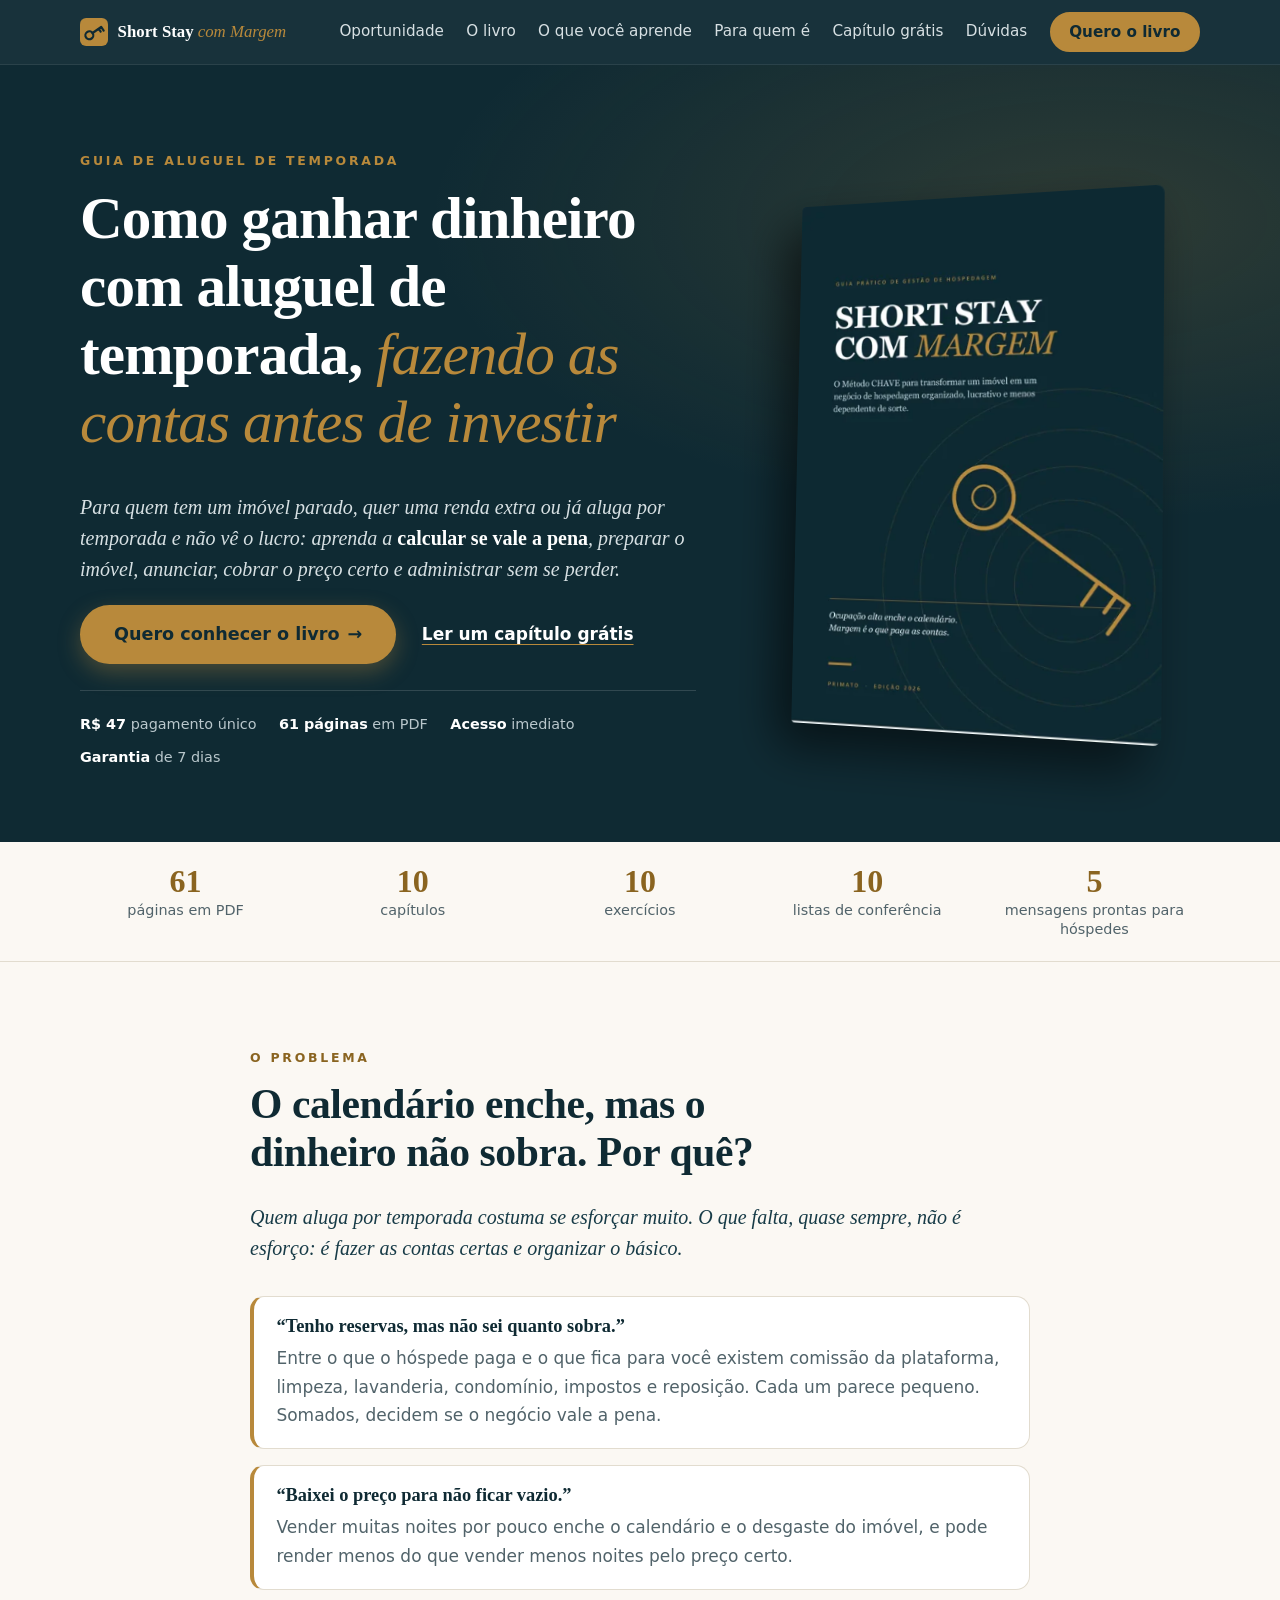
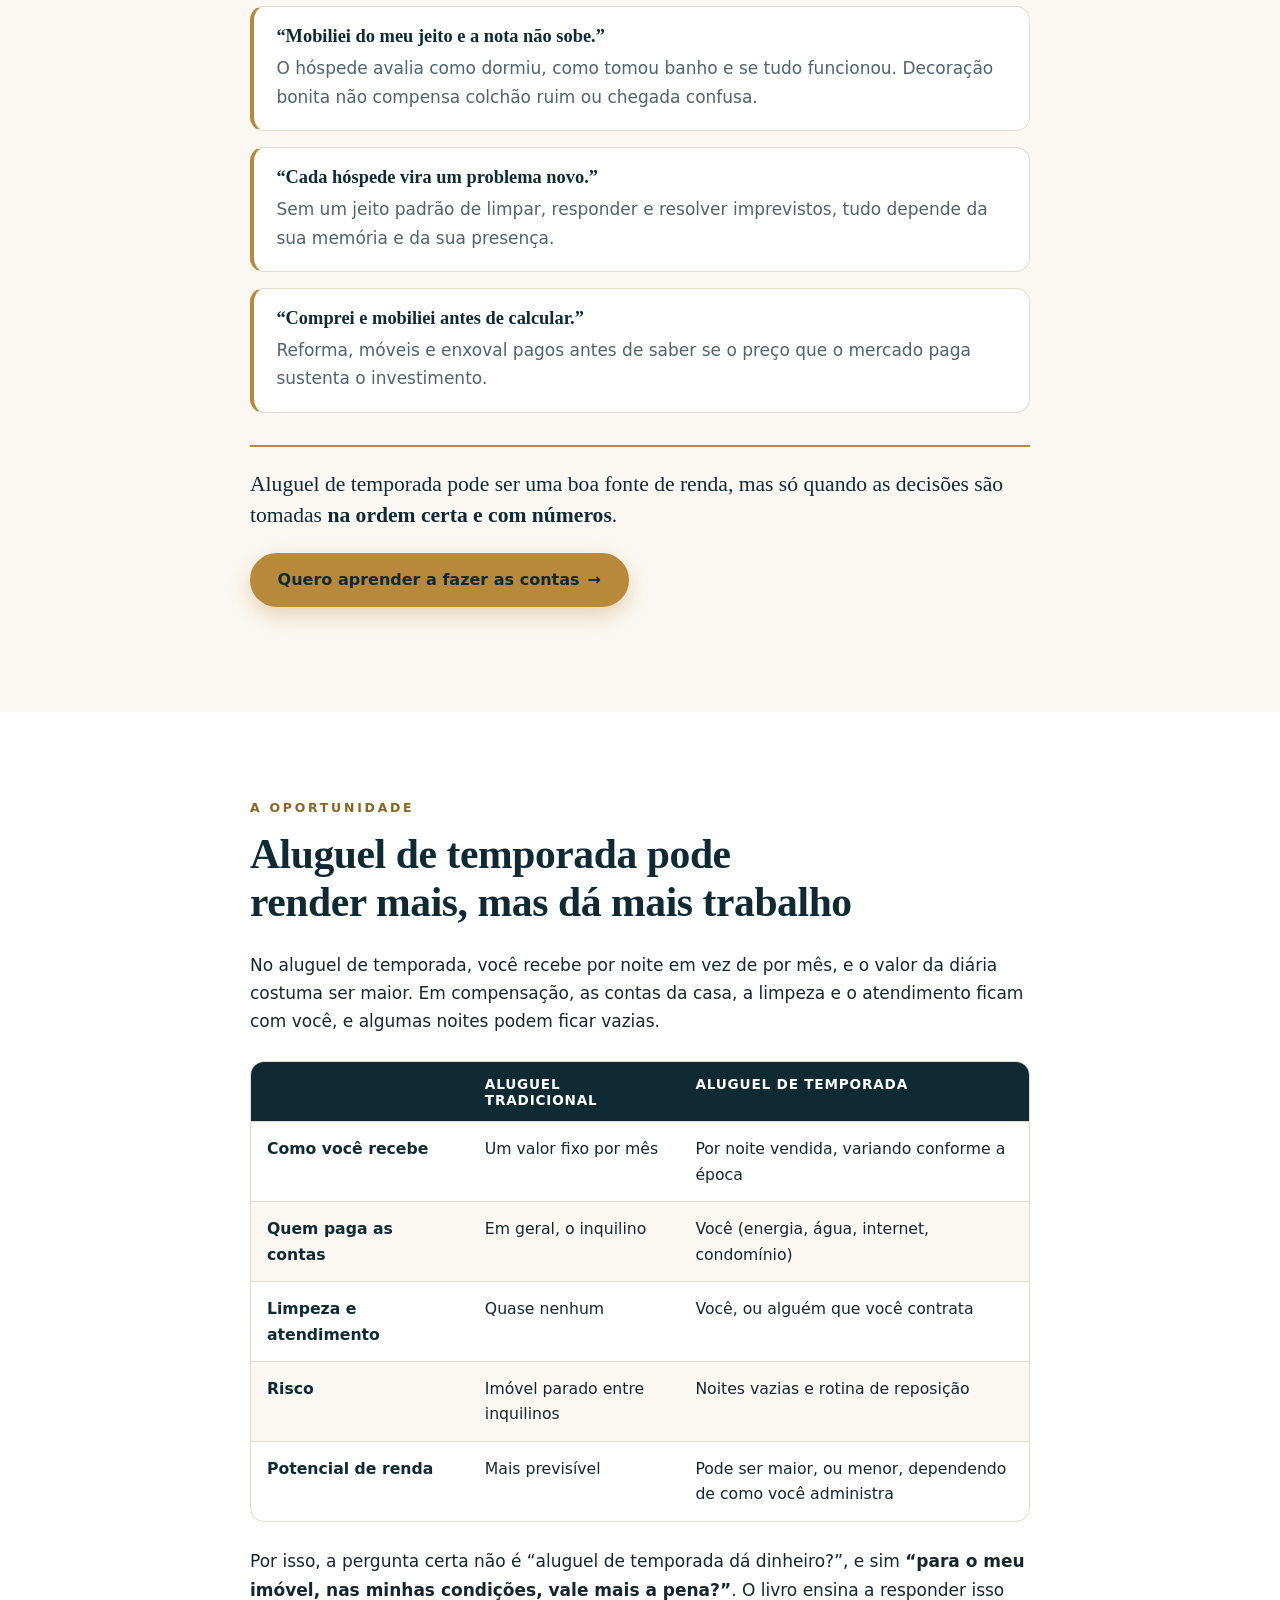
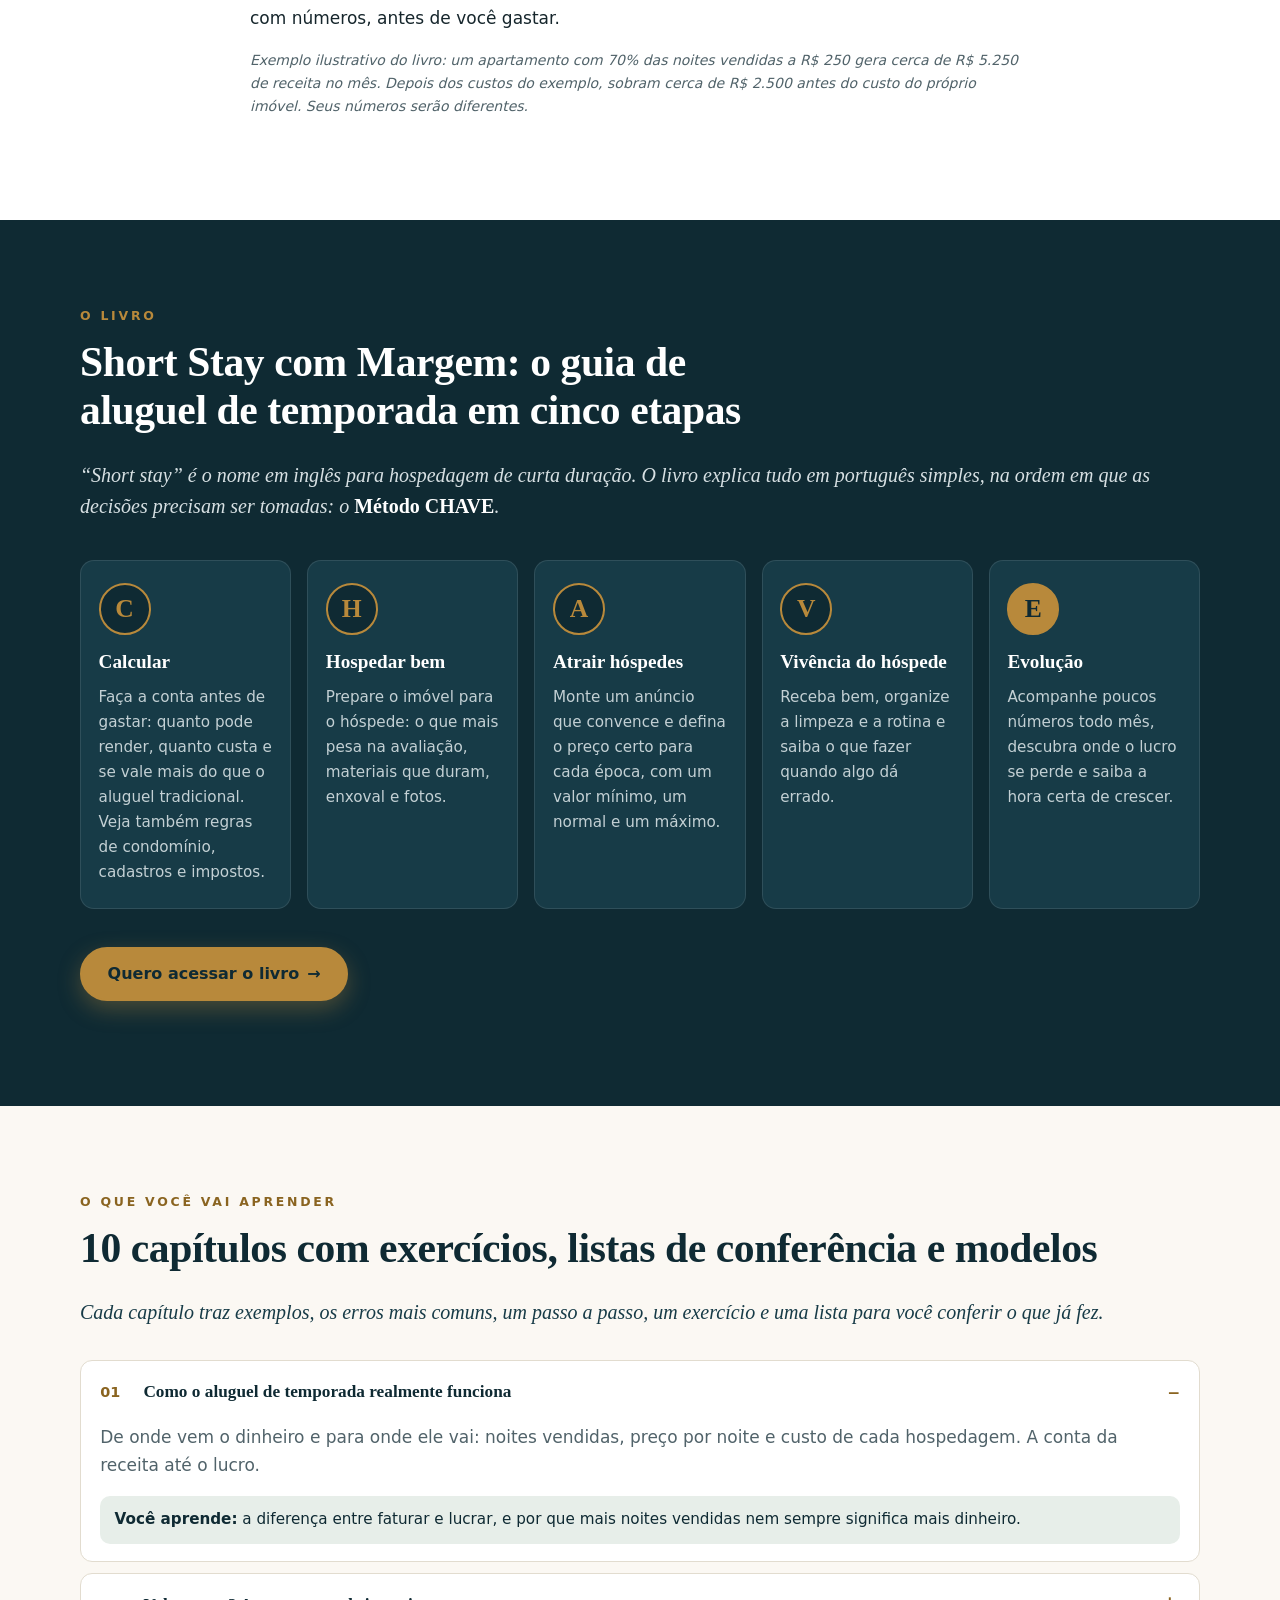
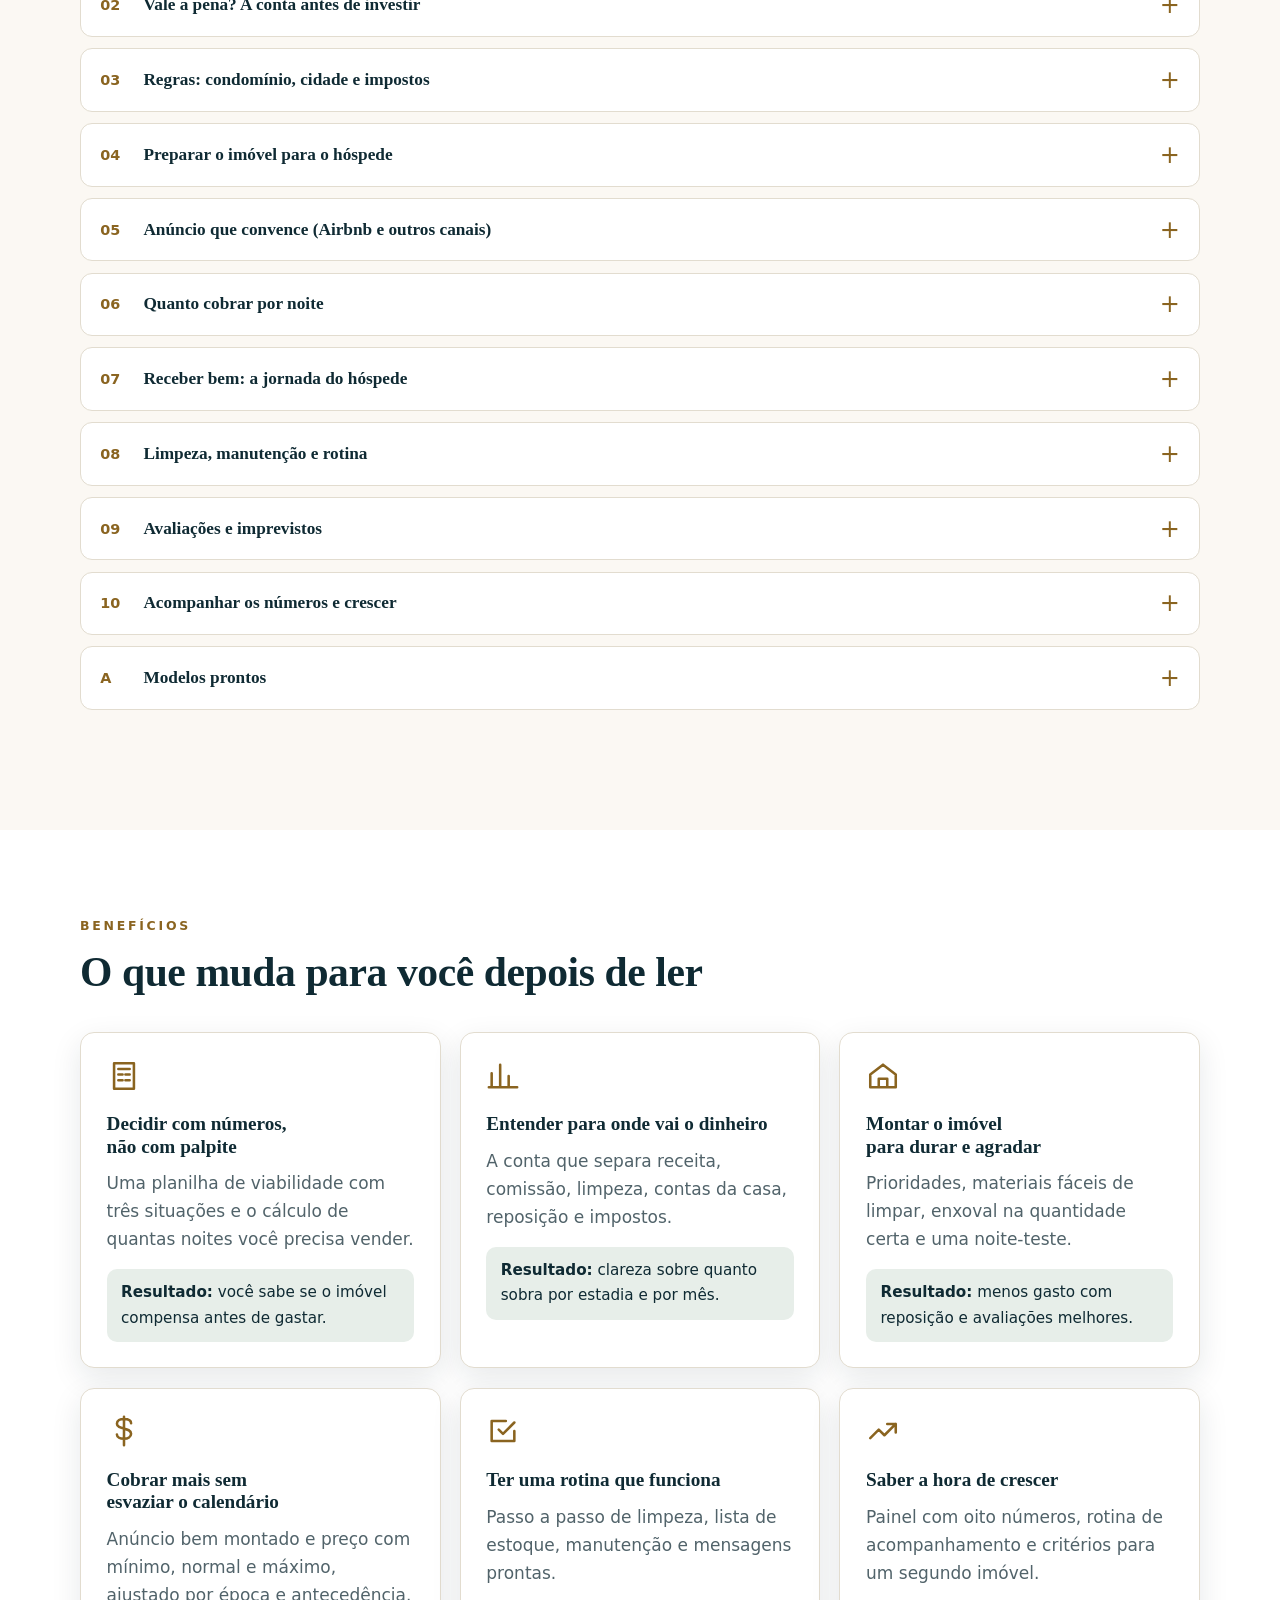
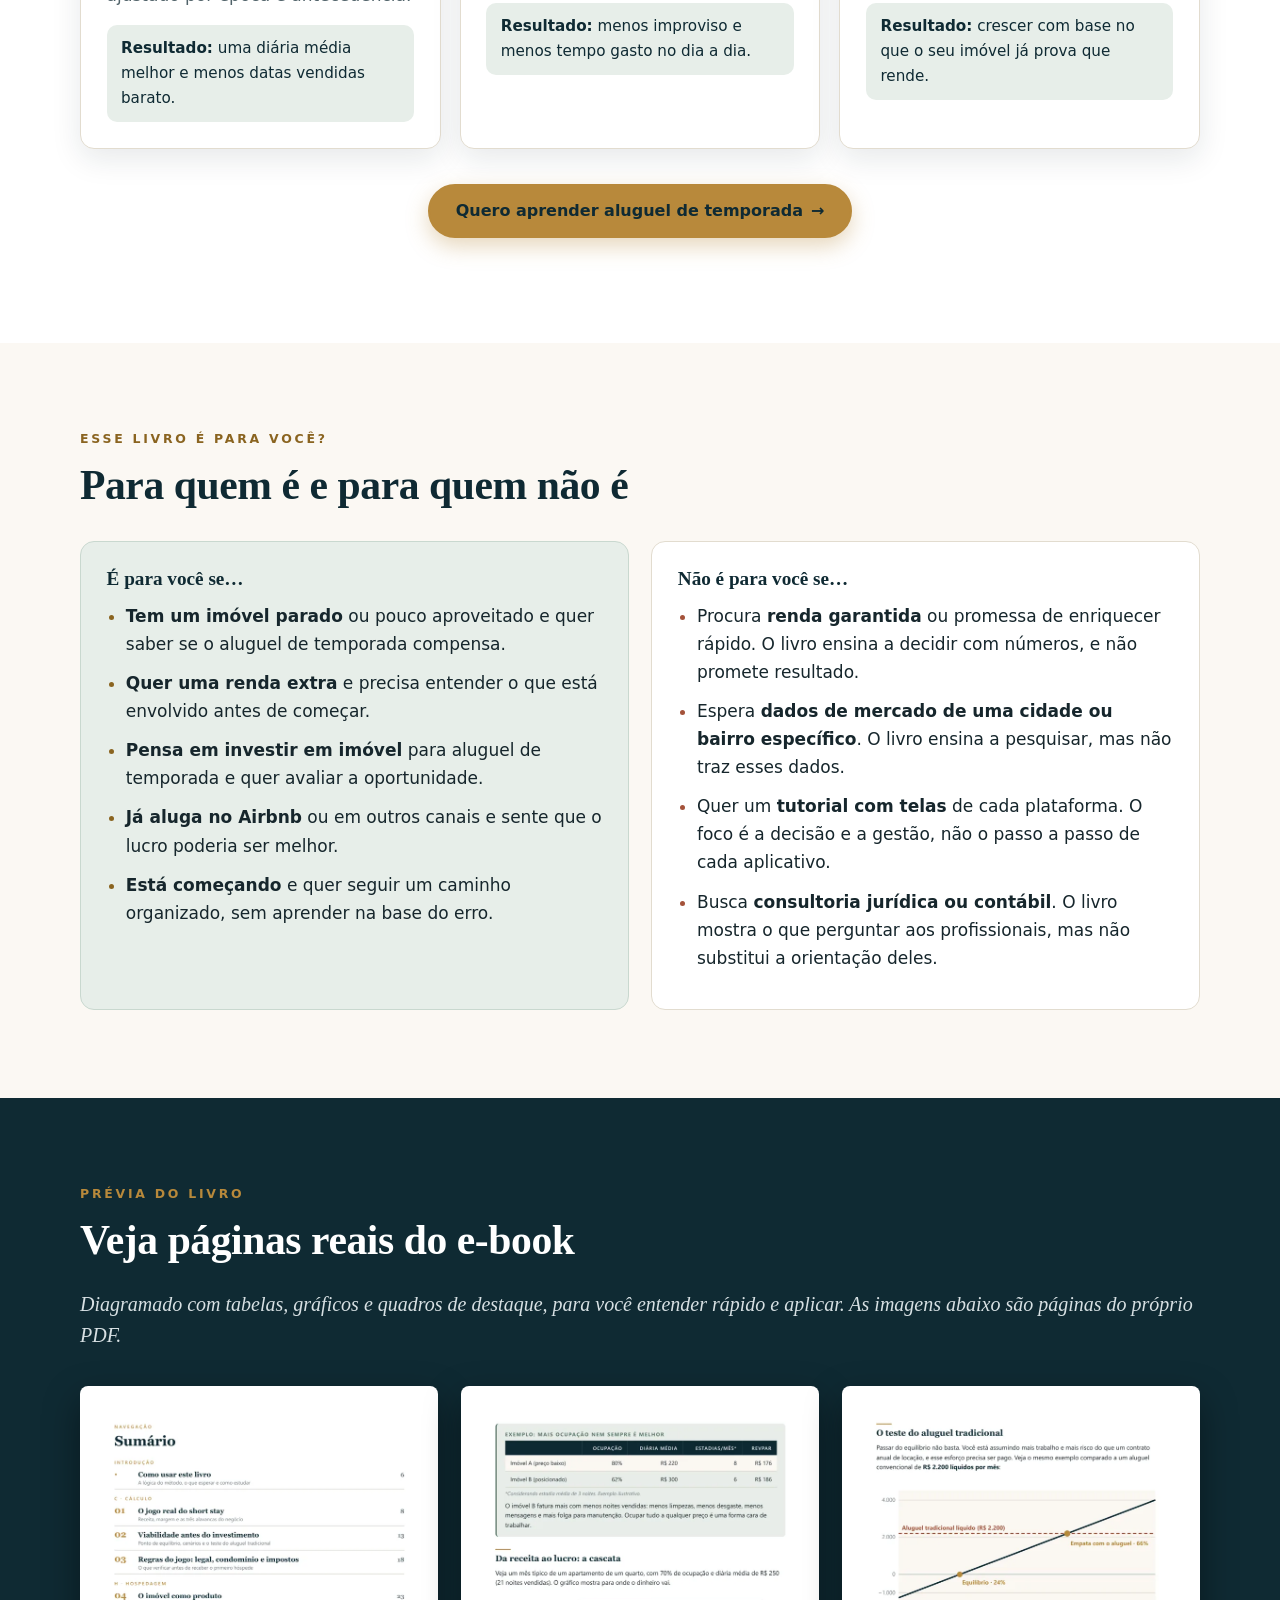
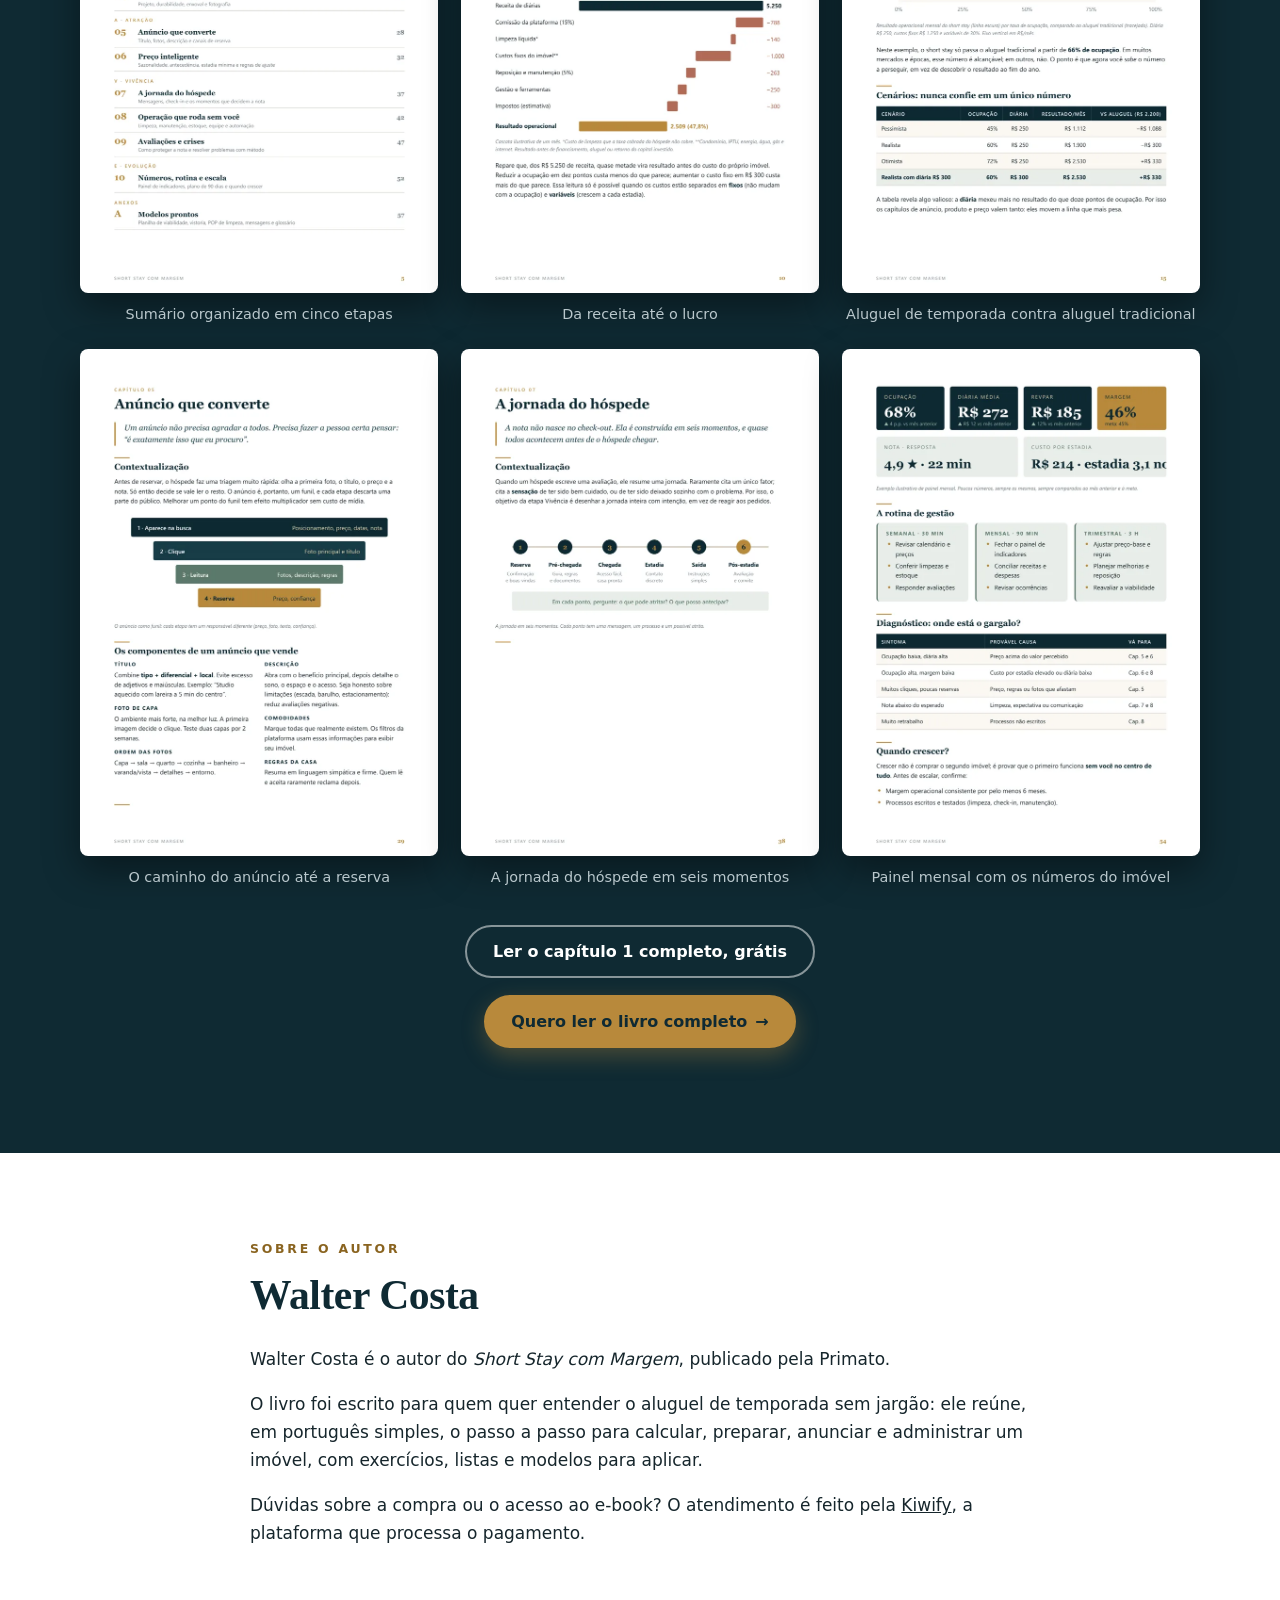
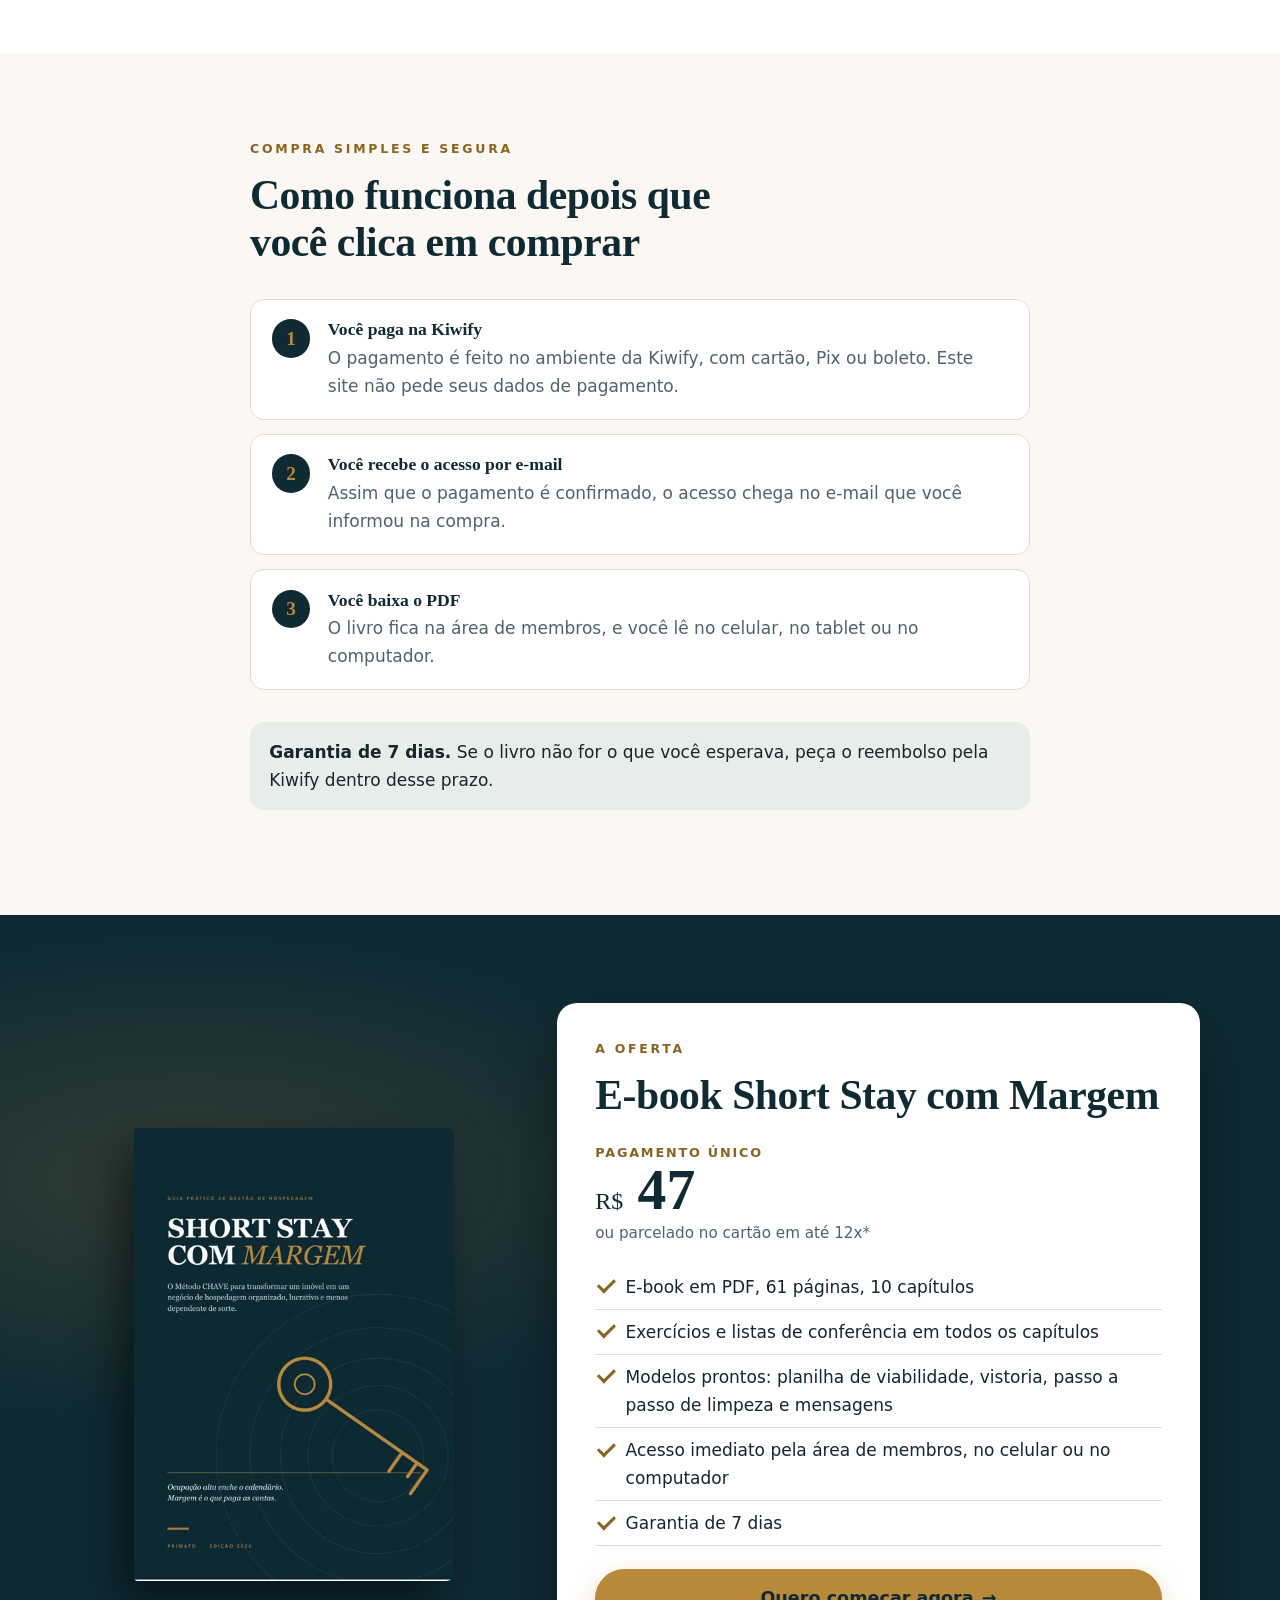
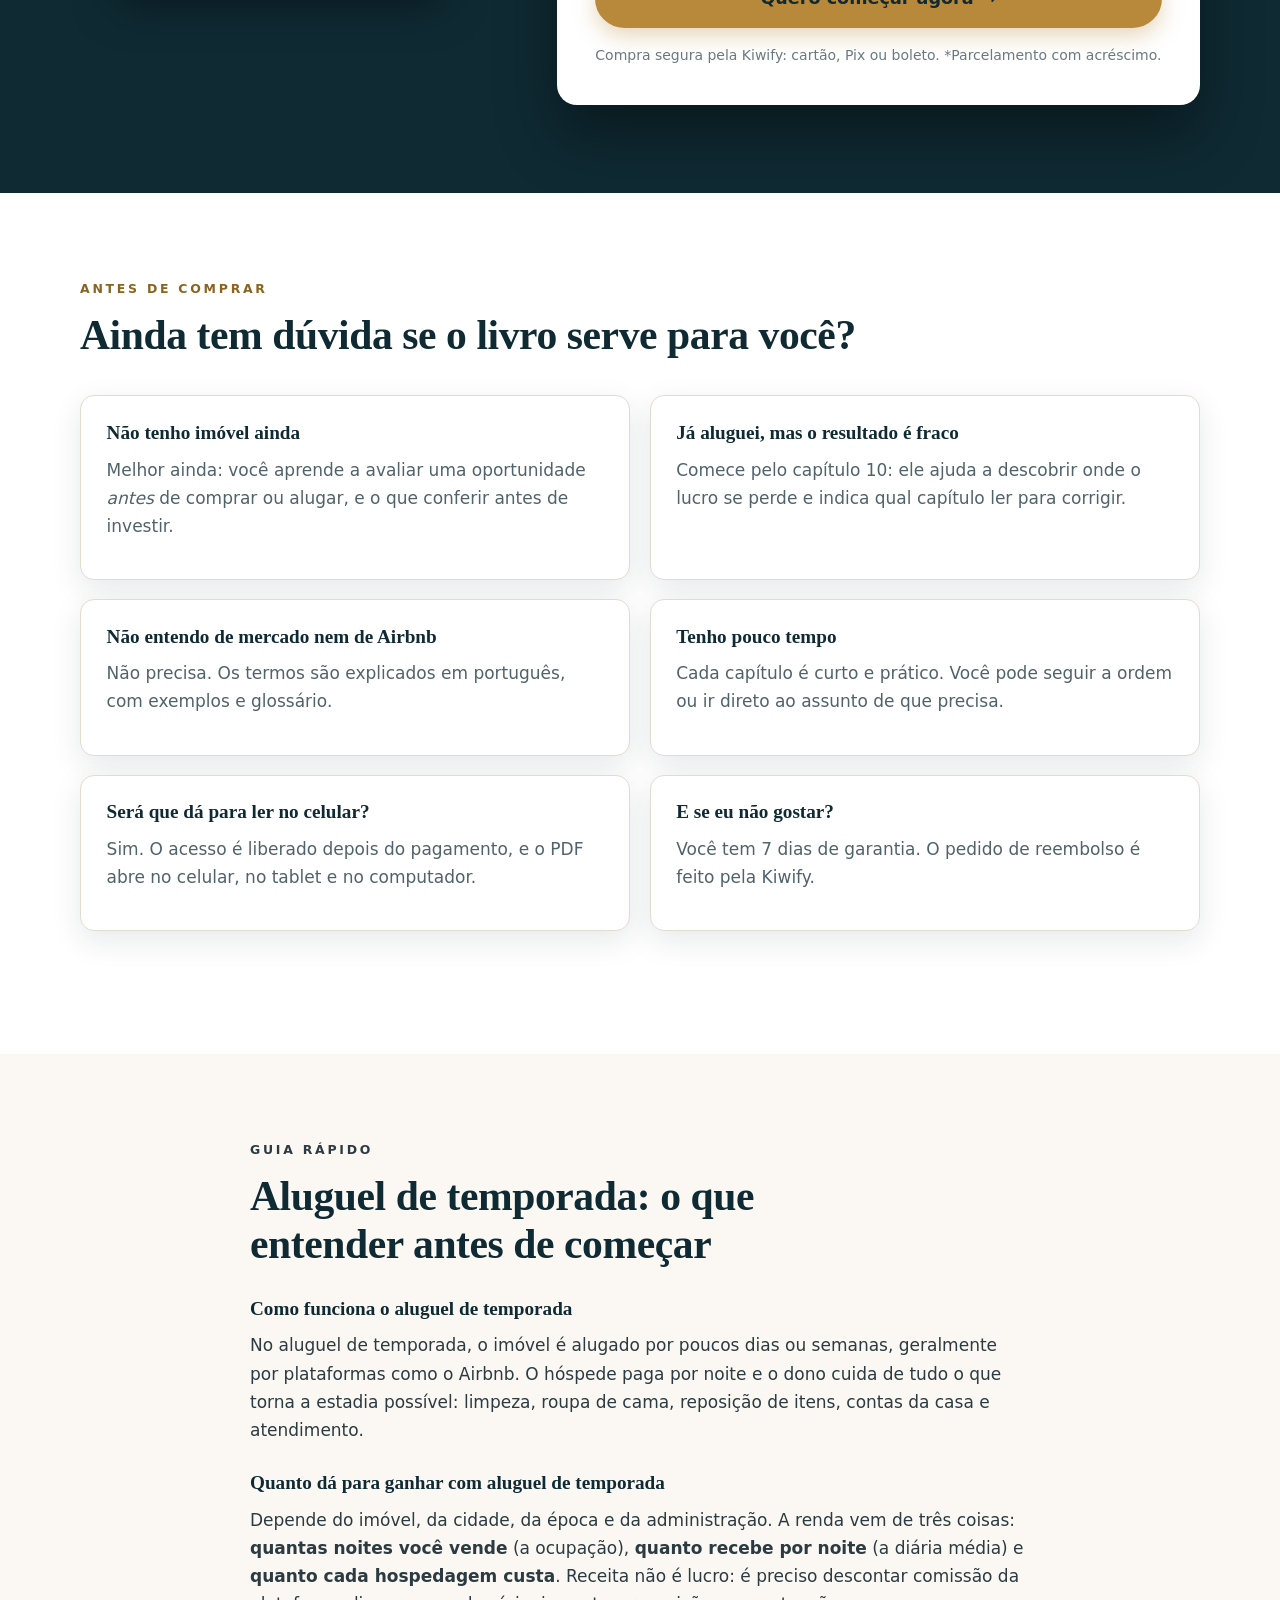
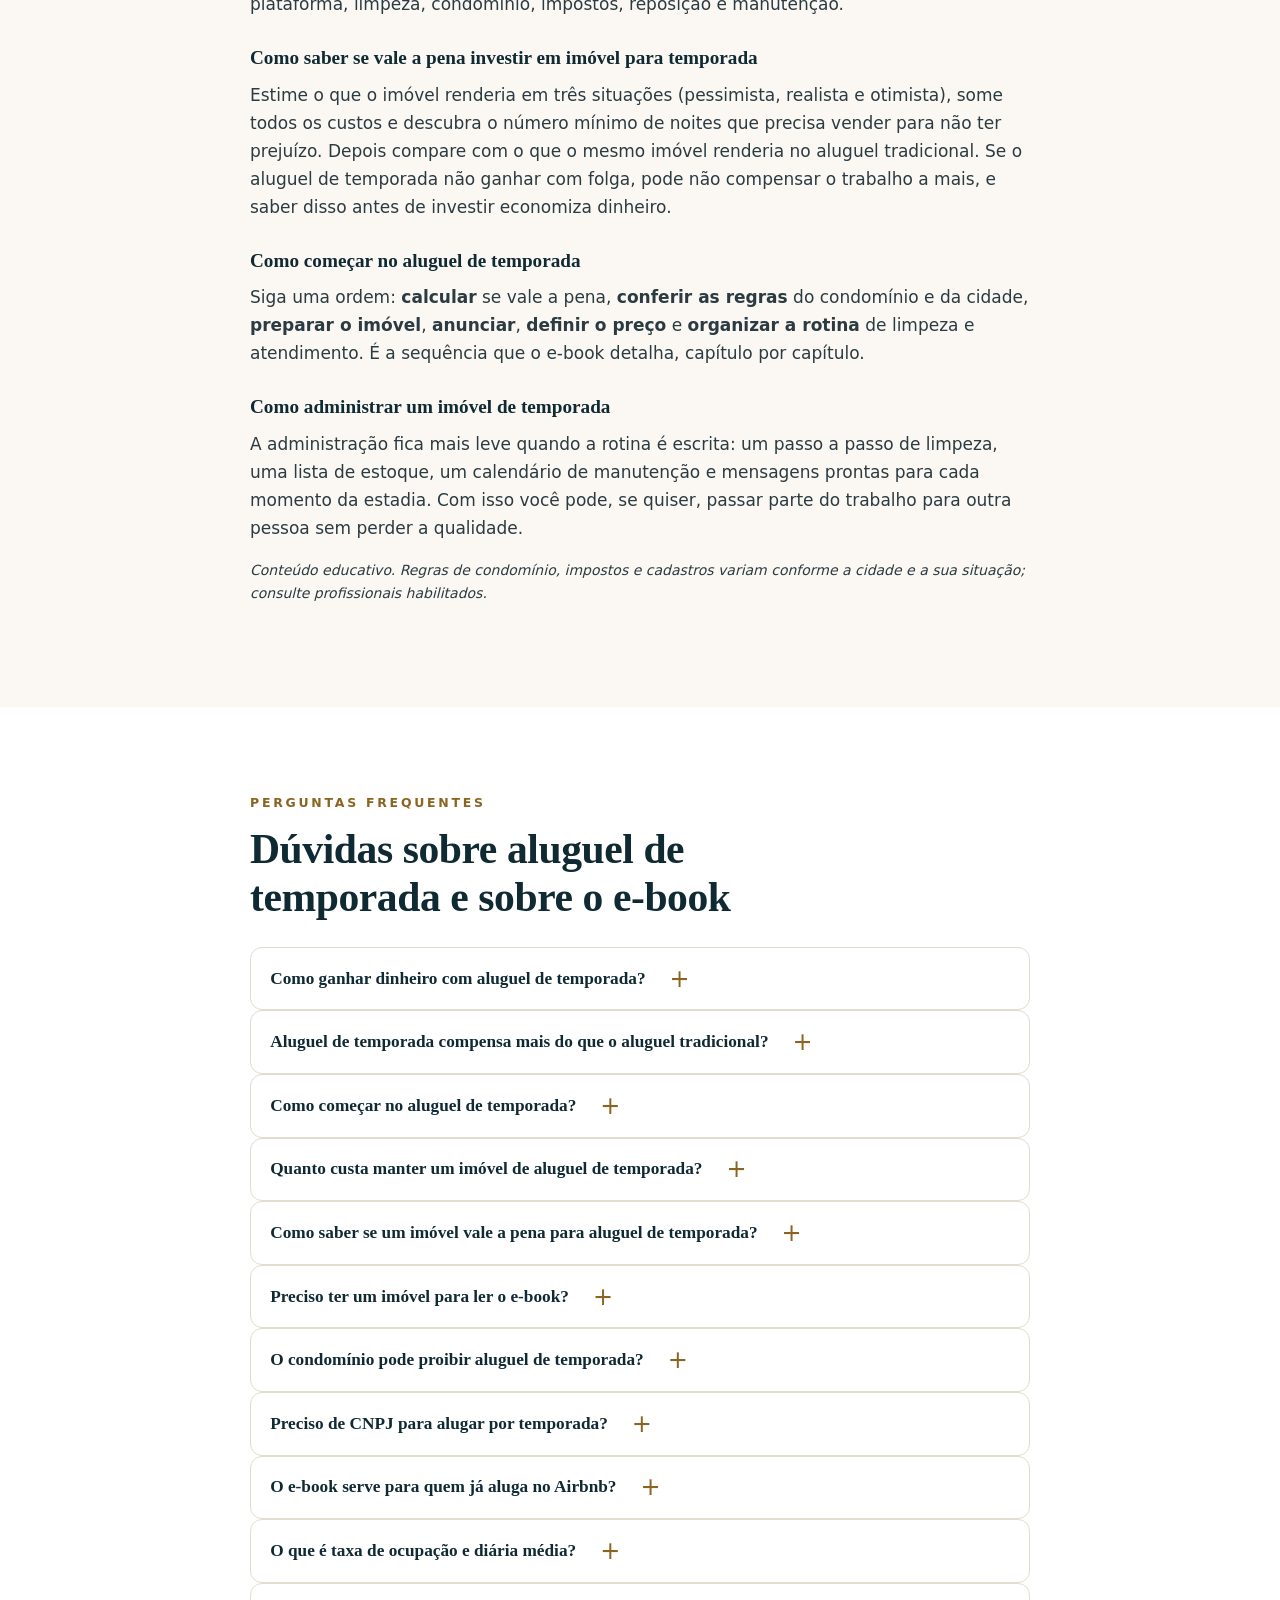
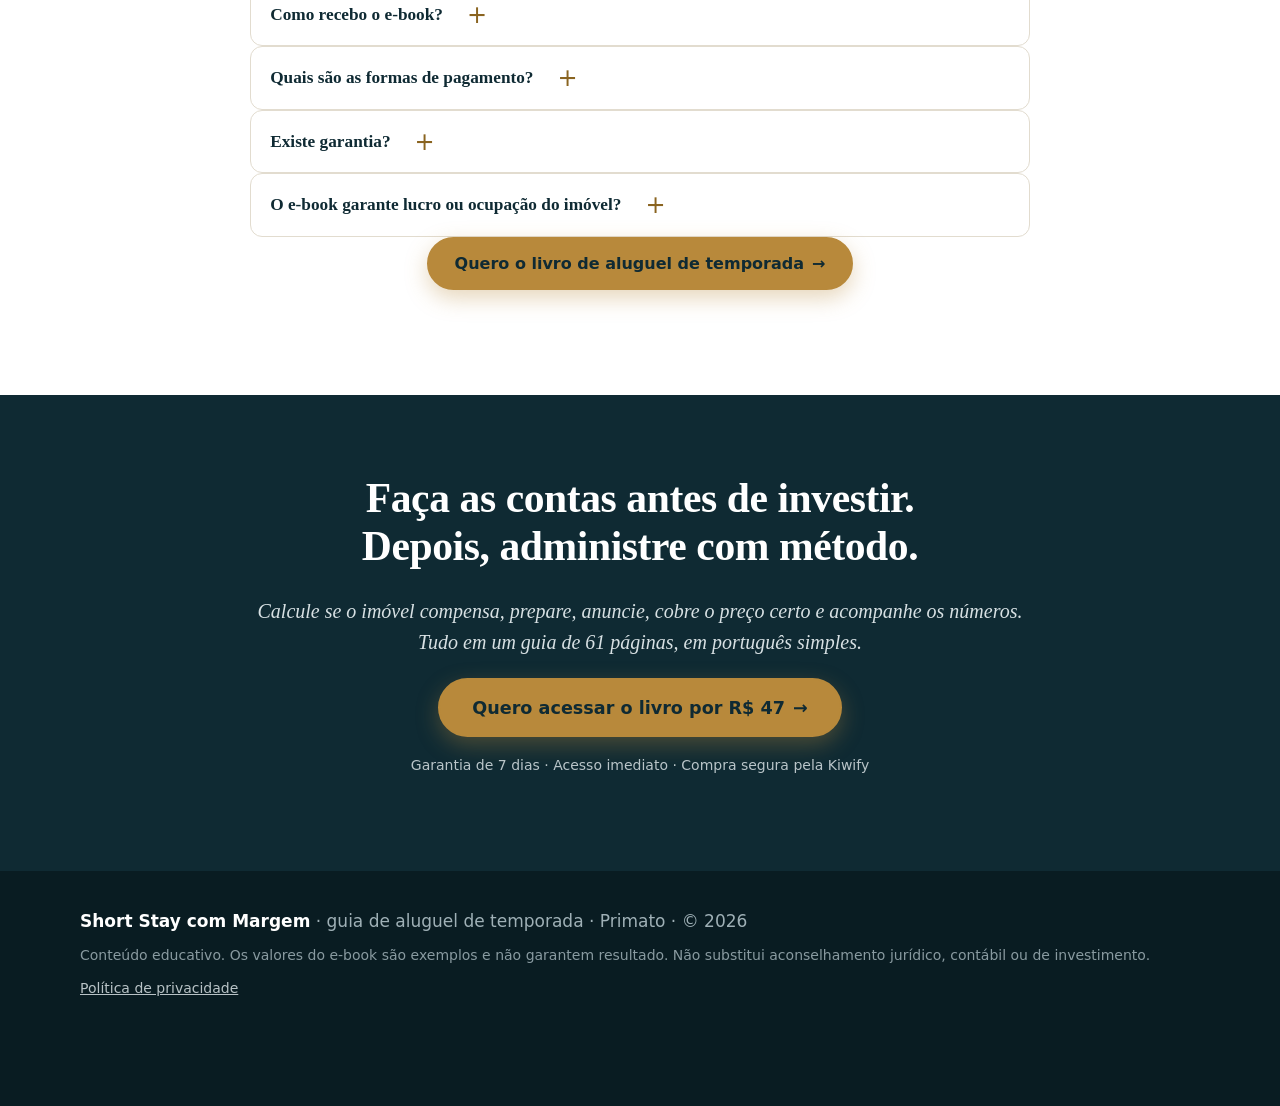
==== commit d0e082db: "Add files via upload" ====
--- a/index.html
+++ b/index.html
@@ -67,7 +67,6 @@
       "@type": "Organization",
       "@id": "https://rendacomtemporada.pages.dev/#primato",
       "name": "Primato",
-      "email": "walter_dhex@hotmail.com",
       "url": "https://rendacomtemporada.pages.dev/"
     },
     {
@@ -108,7 +107,7 @@
       <a href="#livro">O livro</a>
       <a href="#conteudo-livro">O que você aprende</a>
       <a href="#para-quem">Para quem é</a>
-      <a href="amostra.html">Capítulo grátis</a>
+      <a href="amostra">Capítulo grátis</a>
       <a href="#faq">Dúvidas</a>
       <a class="btn btn--sm" href="https://pay.kiwify.com.br/UiFhUNS" data-buy="nav">Quero o livro</a>
     </nav>
@@ -126,7 +125,7 @@
       <p class="lead">Para quem tem um imóvel parado, quer uma renda extra ou já aluga por temporada e não vê o lucro: aprenda a <strong>calcular se vale a pena</strong>, preparar o imóvel, anunciar, cobrar o preço certo e administrar sem se perder.</p>
       <div class="cta-row">
         <a class="btn btn--lg" href="https://pay.kiwify.com.br/UiFhUNS" data-buy="hero">Quero conhecer o livro <span aria-hidden="true">→</span></a>
-        <a class="link-arrow" href="amostra.html">Ler um capítulo grátis</a>
+        <a class="link-arrow" href="amostra">Ler um capítulo grátis</a>
       </div>
       <ul class="trust" aria-label="Informações da compra">
         <li><b>R$ 47</b> pagamento único</li>
@@ -295,7 +294,7 @@
       <figure><img src="assets/images/previa-jornada.webp" width="760" height="1075" loading="lazy" decoding="async" alt="Página do e-book com a jornada do hóspede em seis momentos"><figcaption>A jornada do hóspede em seis momentos</figcaption></figure>
       <figure><img src="assets/images/previa-painel.webp" width="760" height="1075" loading="lazy" decoding="async" alt="Página do e-book com um exemplo de painel mensal de números do imóvel"><figcaption>Painel mensal com os números do imóvel</figcaption></figure>
     </div>
-    <p class="center"><a class="btn btn--ghost" href="amostra.html">Ler o capítulo 1 completo, grátis</a></p>
+    <p class="center"><a class="btn btn--ghost" href="amostra">Ler o capítulo 1 completo, grátis</a></p>
     <p class="center"><a class="btn" href="https://pay.kiwify.com.br/UiFhUNS" data-buy="previa">Quero ler o livro completo <span aria-hidden="true">→</span></a></p>
   </div>
 </section>
@@ -307,7 +306,7 @@
     <h2 id="h-autor">Walter Costa</h2>
     <p>Walter Costa é o autor do <em>Short Stay com Margem</em>, publicado pela Primato.</p>
     <p>O livro foi escrito para quem quer entender o aluguel de temporada sem jargão: ele reúne, em português simples, o passo a passo para calcular, preparar, anunciar e administrar um imóvel, com exercícios, listas e modelos para aplicar.</p>
-    <p>Dúvidas sobre o livro ou sobre a compra? Escreva para <a href="mailto:walter_dhex@hotmail.com">walter_dhex@hotmail.com</a>.</p>
+    <p>Dúvidas sobre a compra ou o acesso ao e-book? O atendimento é feito pela <a href="https://kiwify.com.br" rel="noopener">Kiwify</a>, a plataforma que processa o pagamento.</p>
     <!-- Opcional: acrescente aqui a experiência real do autor (formação, anos de atuação, imóveis geridos), só com o que puder comprovar. -->
   </section>
 
@@ -333,7 +332,7 @@
       <li><span>2</span><div><h3>Você recebe o acesso por e-mail</h3><p>Assim que o pagamento é confirmado, o acesso chega no e-mail que você informou na compra.</p></div></li>
       <li><span>3</span><div><h3>Você baixa o PDF</h3><p>O livro fica na área de membros, e você lê no celular, no tablet ou no computador.</p></div></li>
     </ol>
-    <p class="how__g"><b>Garantia de 7 dias.</b> Se o livro não for o que você esperava, peça o reembolso pela Kiwify dentro desse prazo. Dúvidas antes de comprar? Escreva para <a href="mailto:walter_dhex@hotmail.com">walter_dhex@hotmail.com</a>.</p>
+    <p class="how__g"><b>Garantia de 7 dias.</b> Se o livro não for o que você esperava, peça o reembolso pela Kiwify dentro desse prazo.</p>
   </div>
 </section>
 
@@ -433,7 +432,7 @@
   <div class="wrap foot__in">
     <p><strong>Short Stay com Margem</strong> · guia de aluguel de temporada · Primato · © <span id="ano">2026</span></p>
     <p class="small">Conteúdo educativo. Os valores do e-book são exemplos e não garantem resultado. Não substitui aconselhamento jurídico, contábil ou de investimento.</p>
-    <p class="small">Contato: <a href="mailto:walter_dhex@hotmail.com">walter_dhex@hotmail.com</a> · <a href="privacidade.html">Política de privacidade</a></p>
+    <p class="small"><a href="privacidade">Política de privacidade</a></p>
   </div>
 </footer>
 
